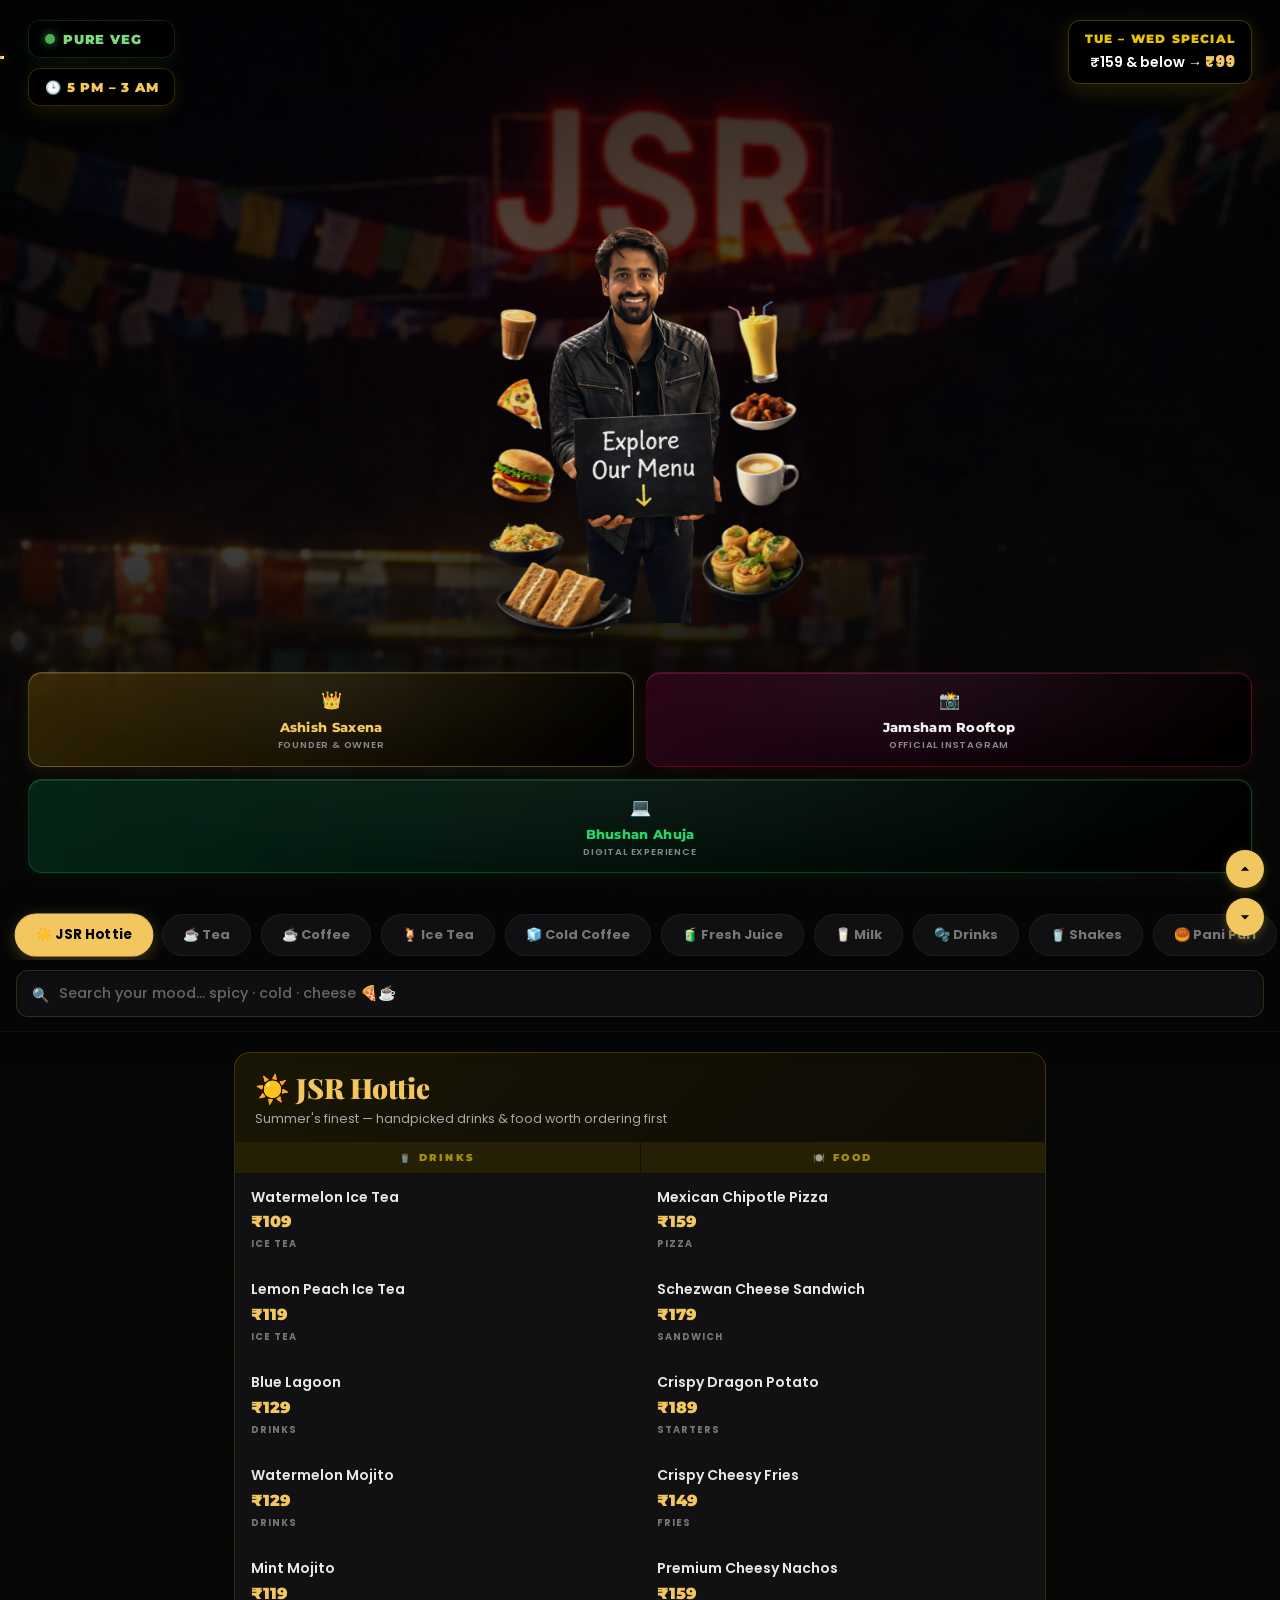
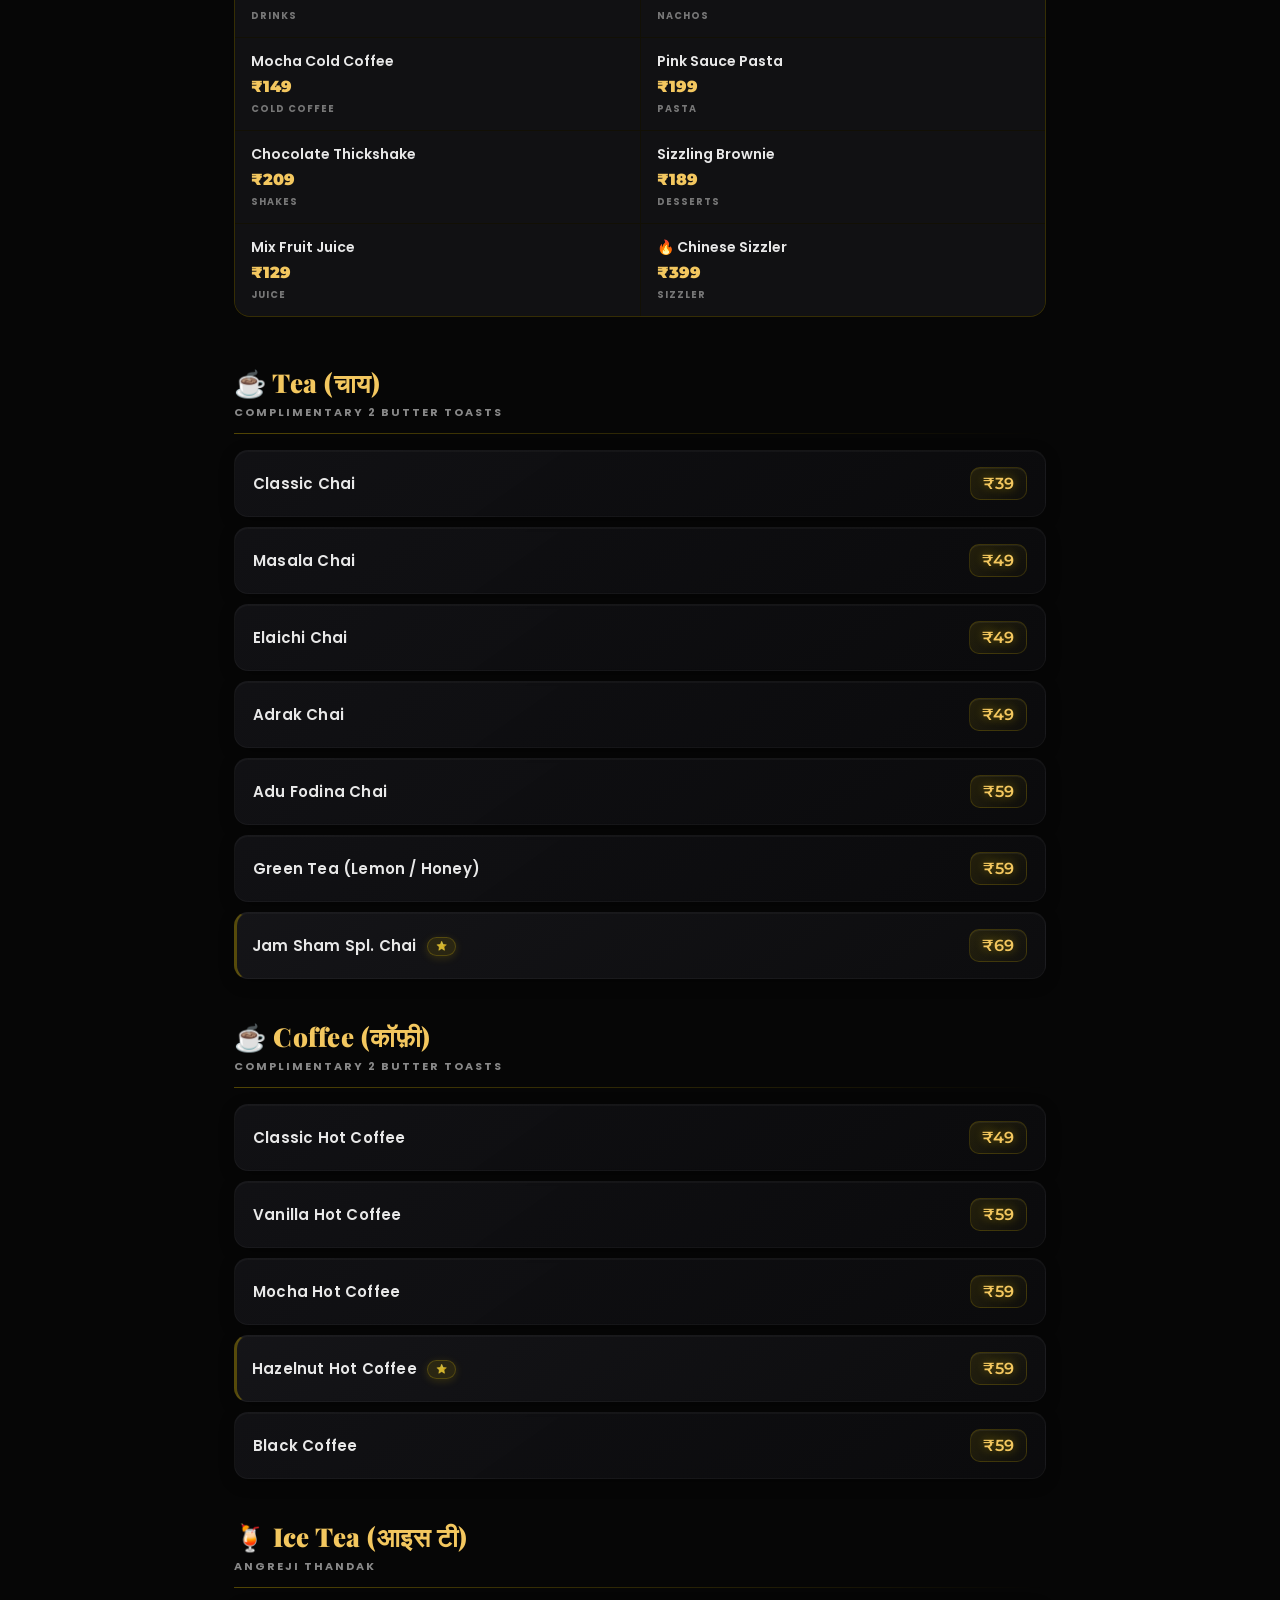
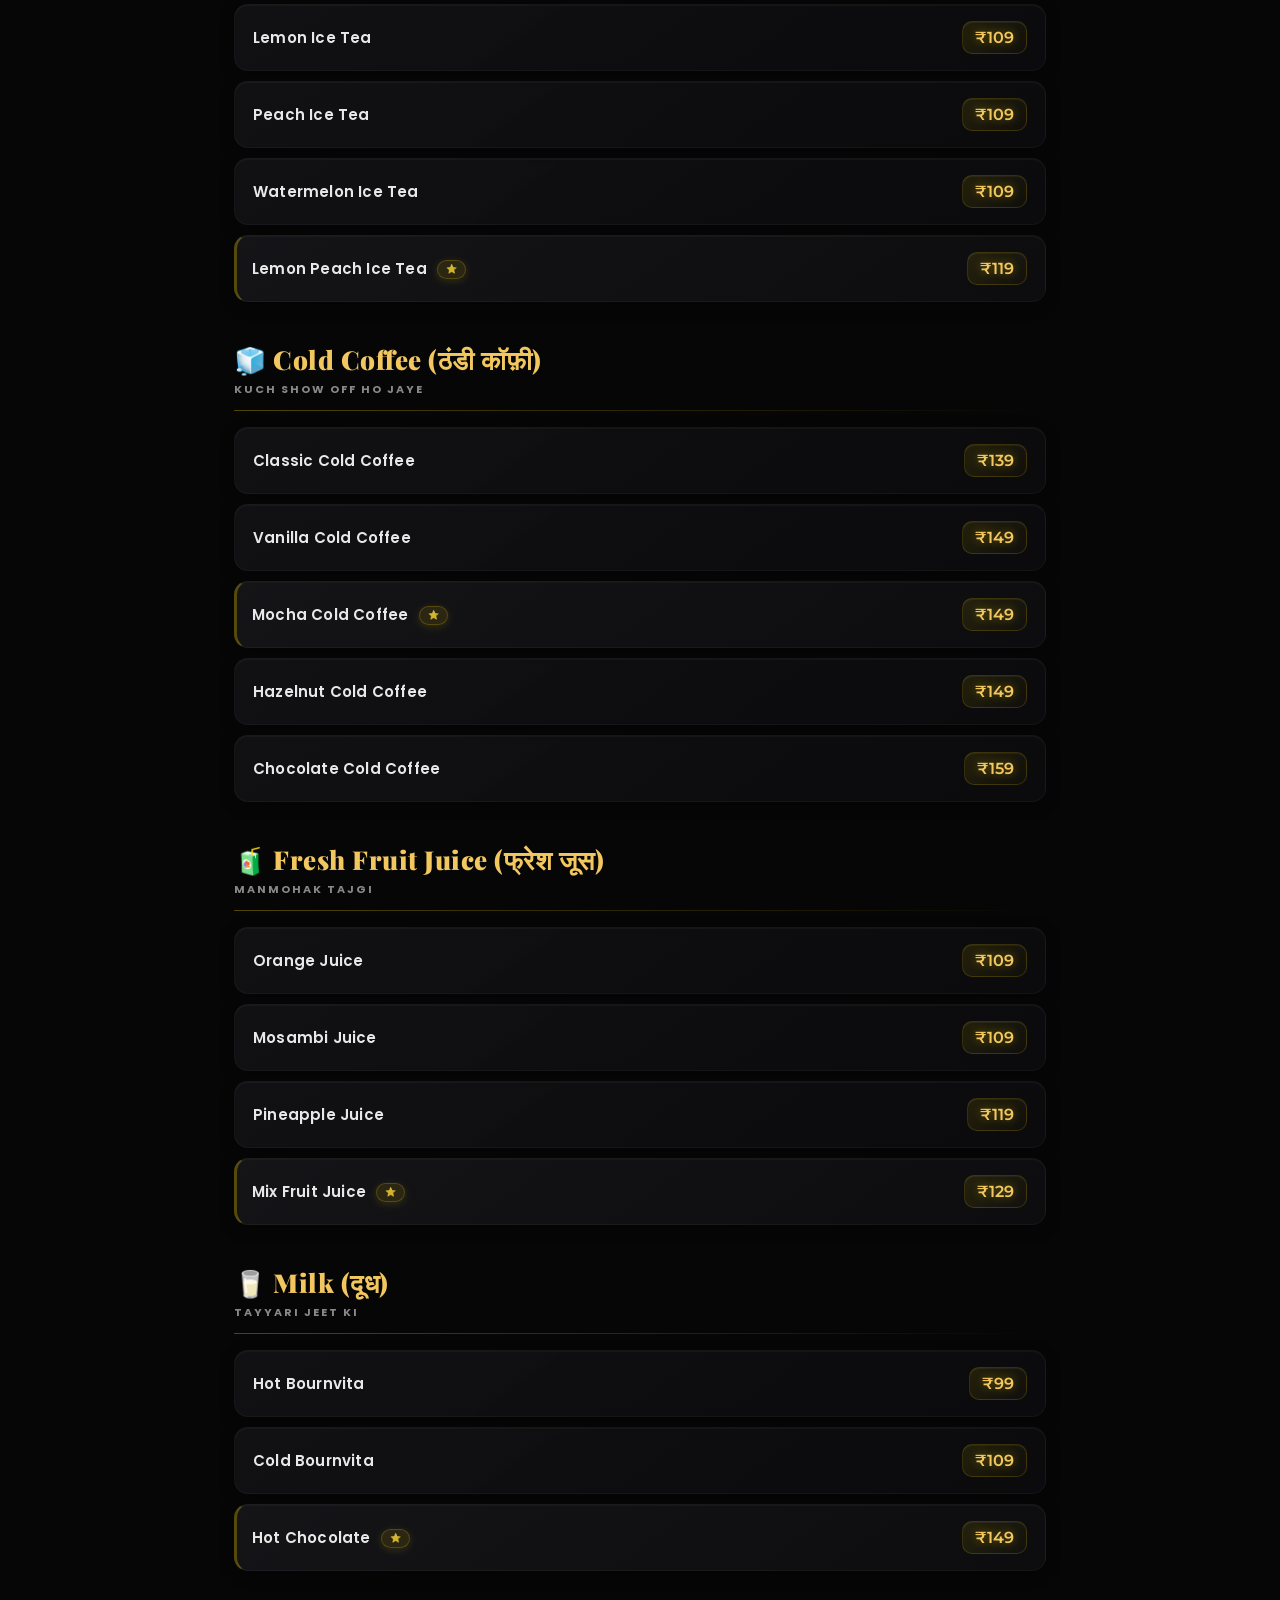
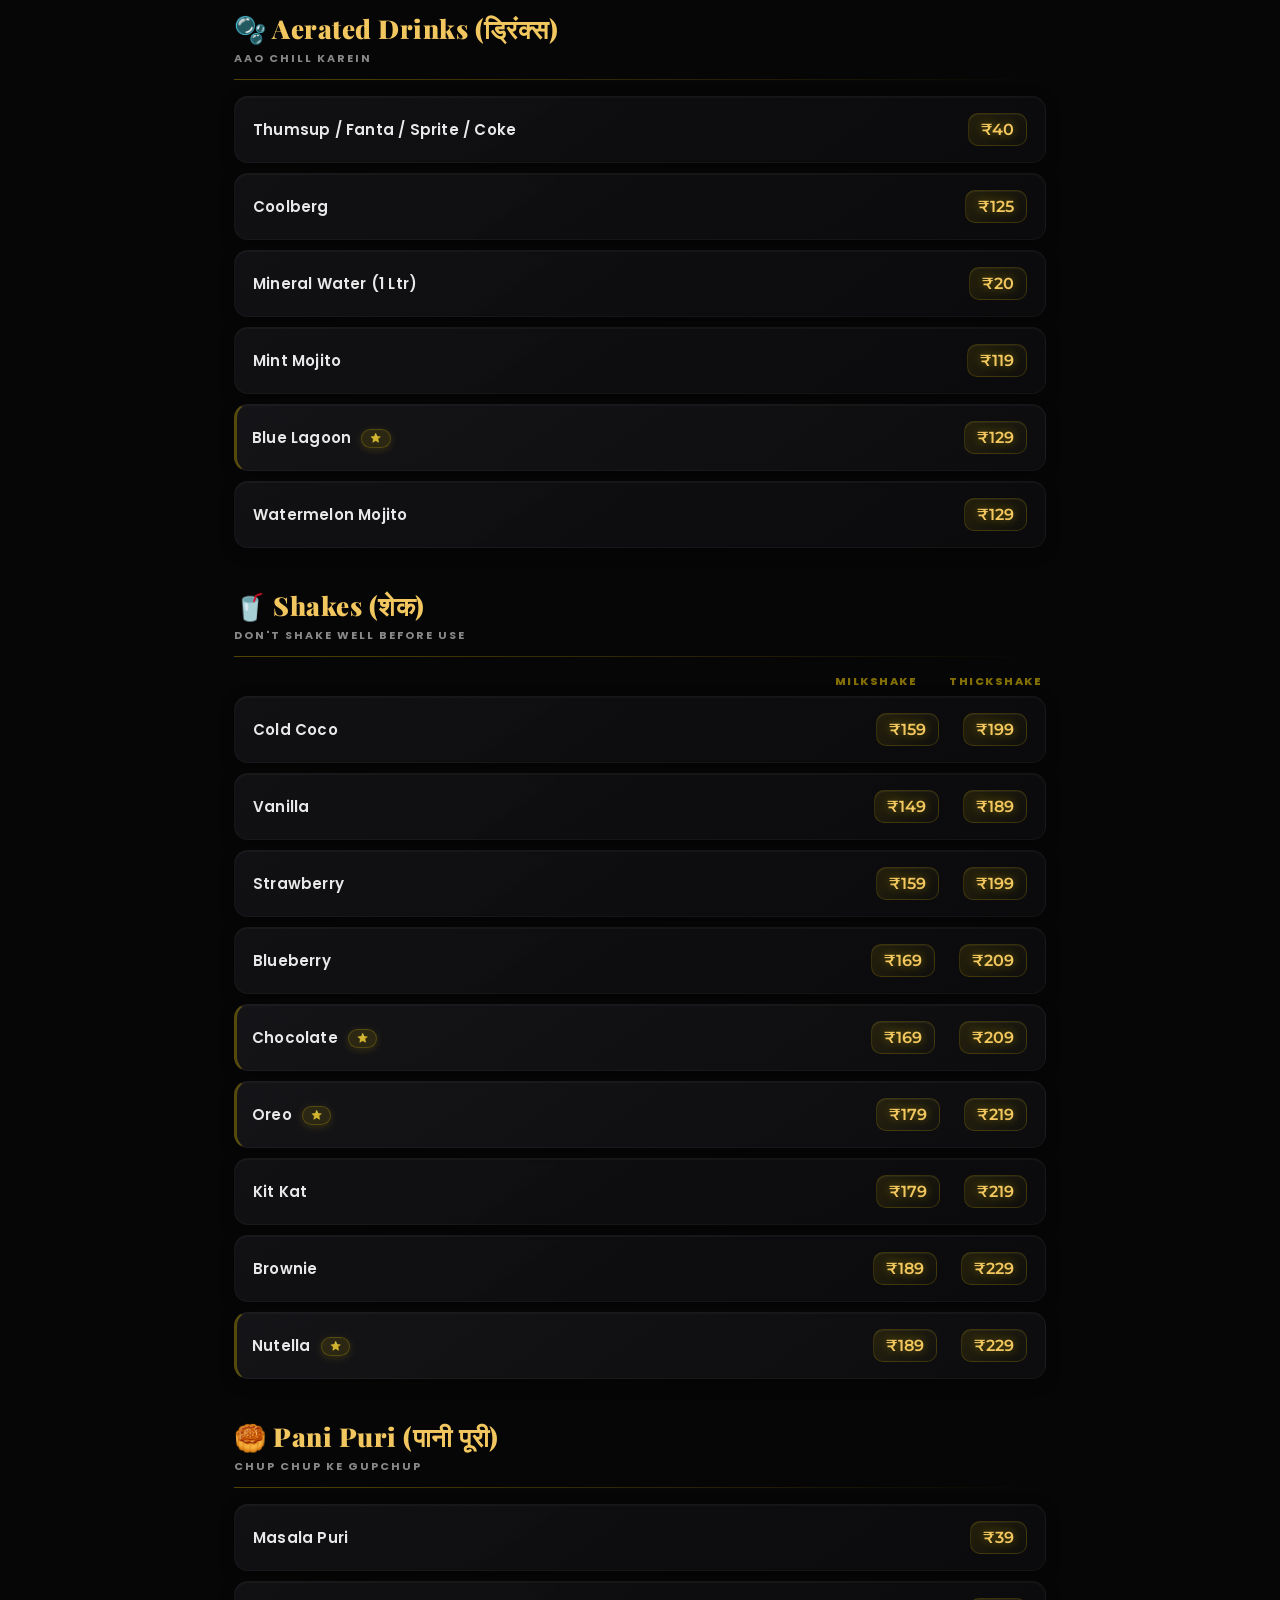
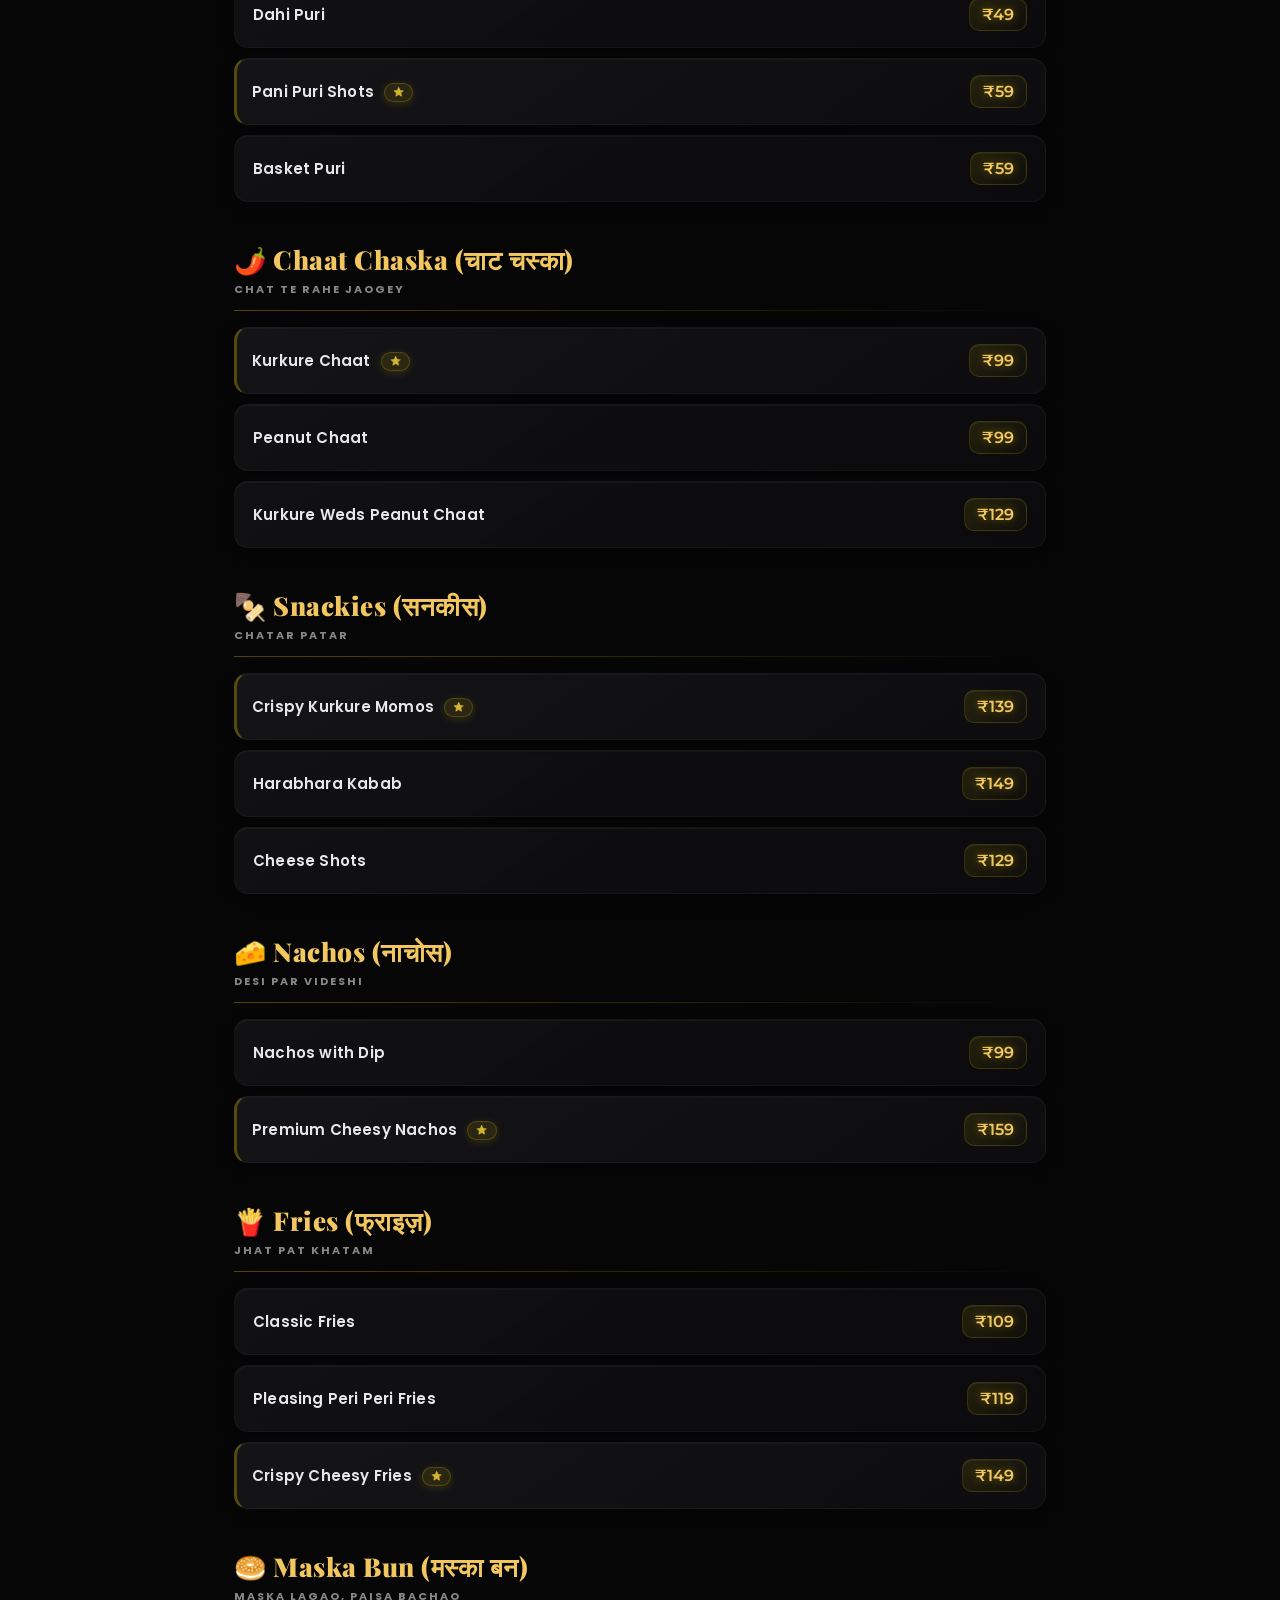
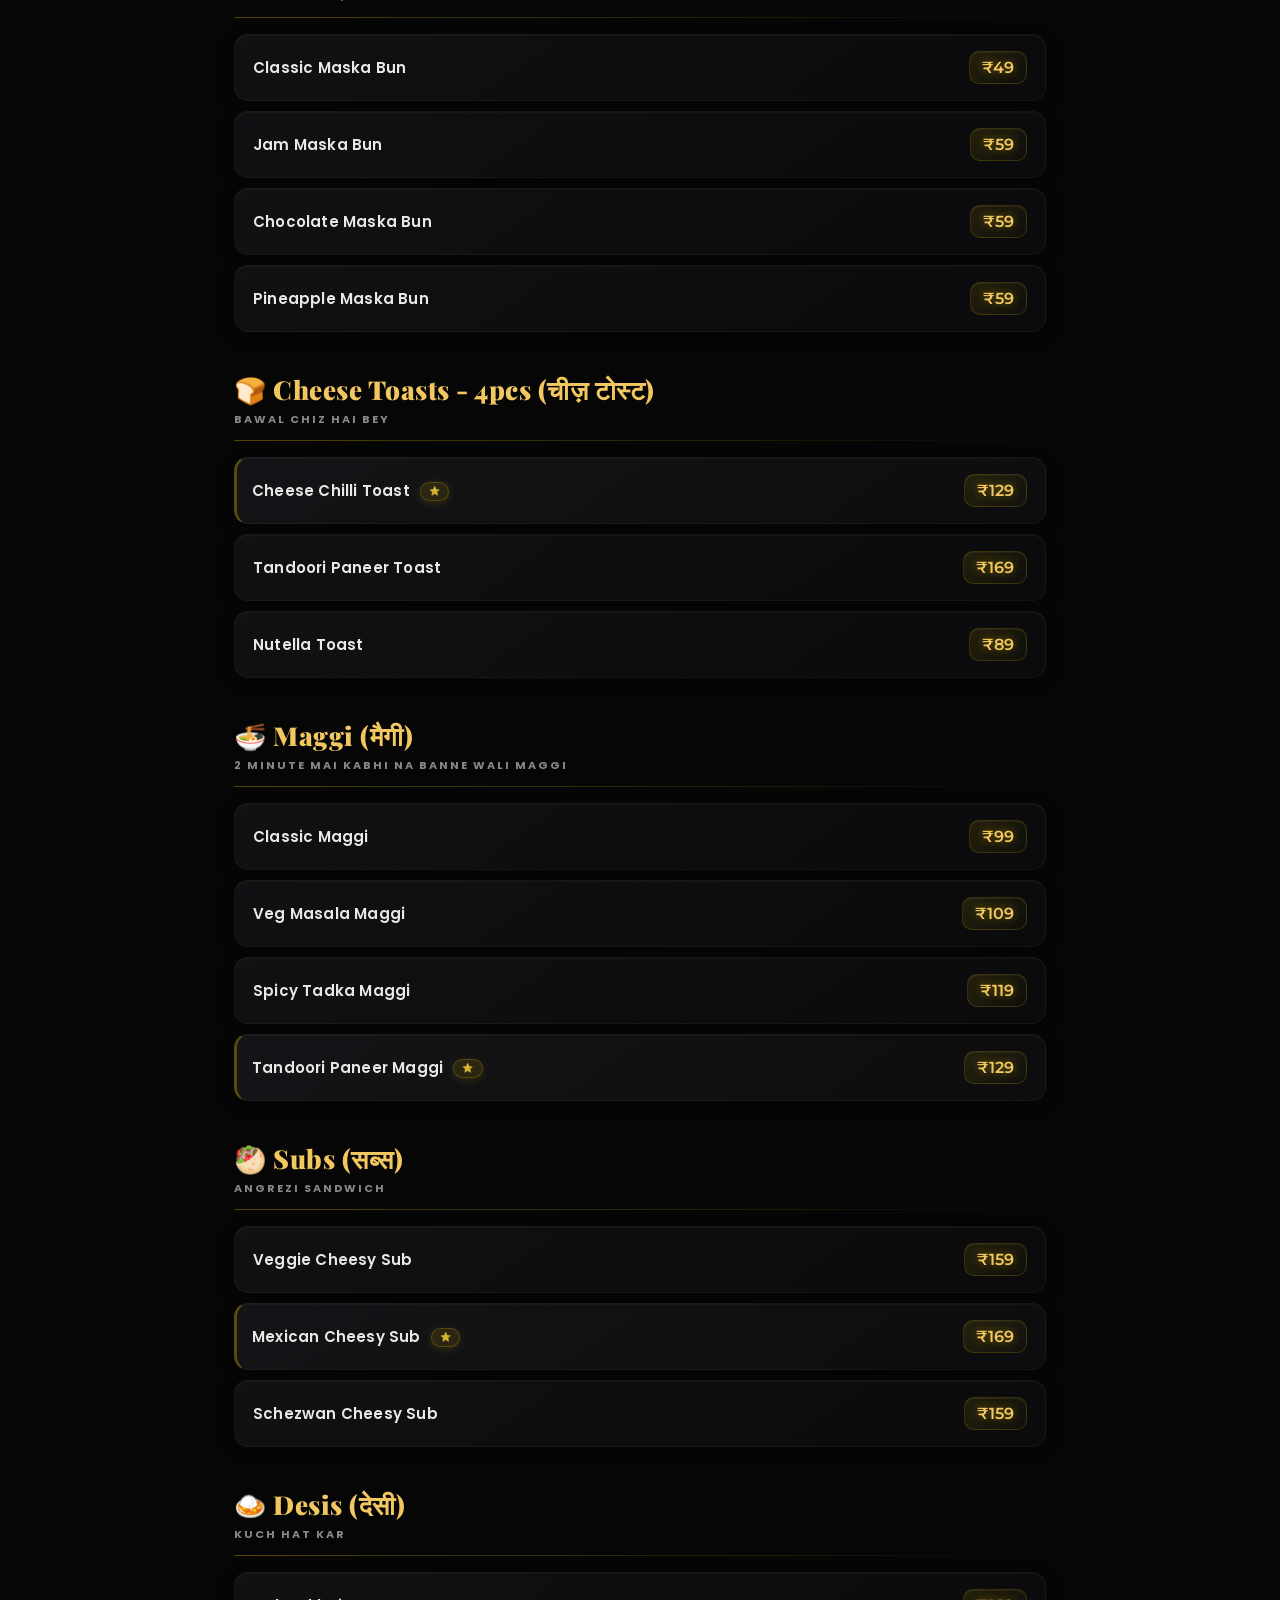
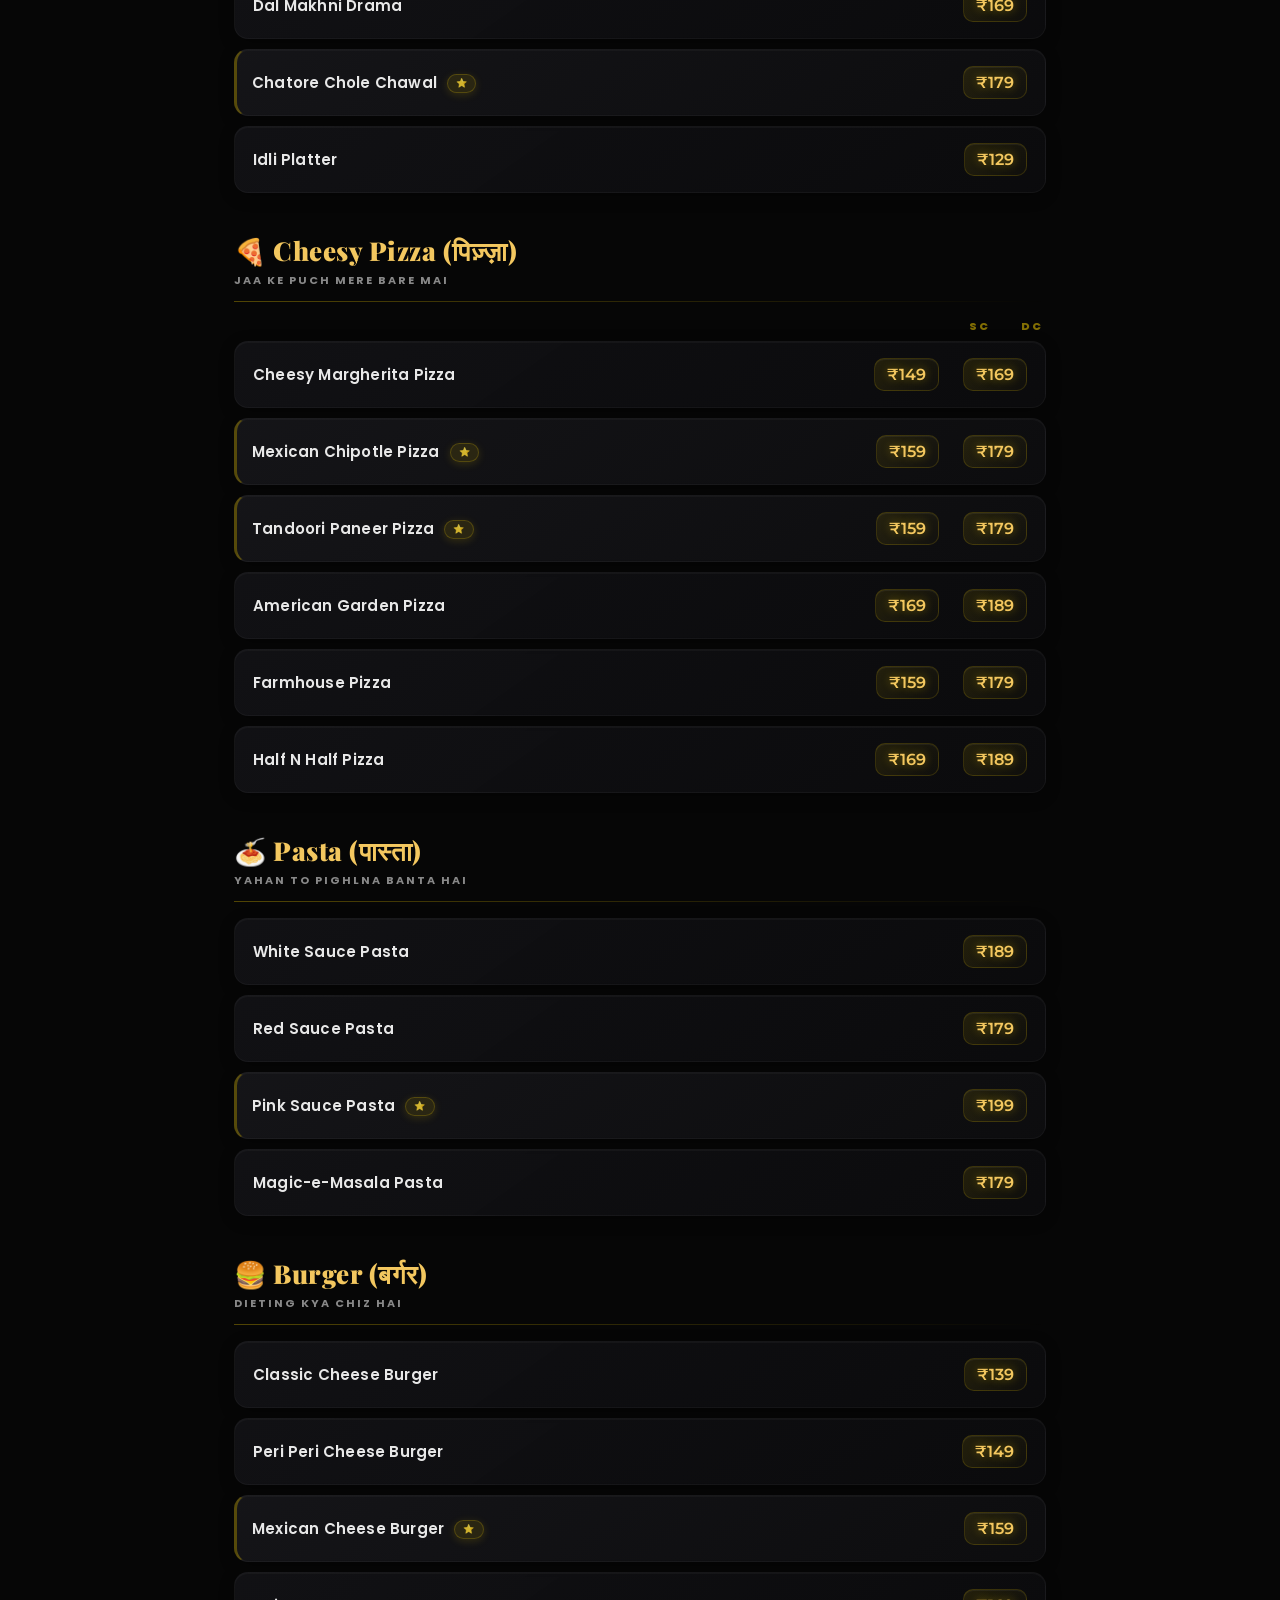
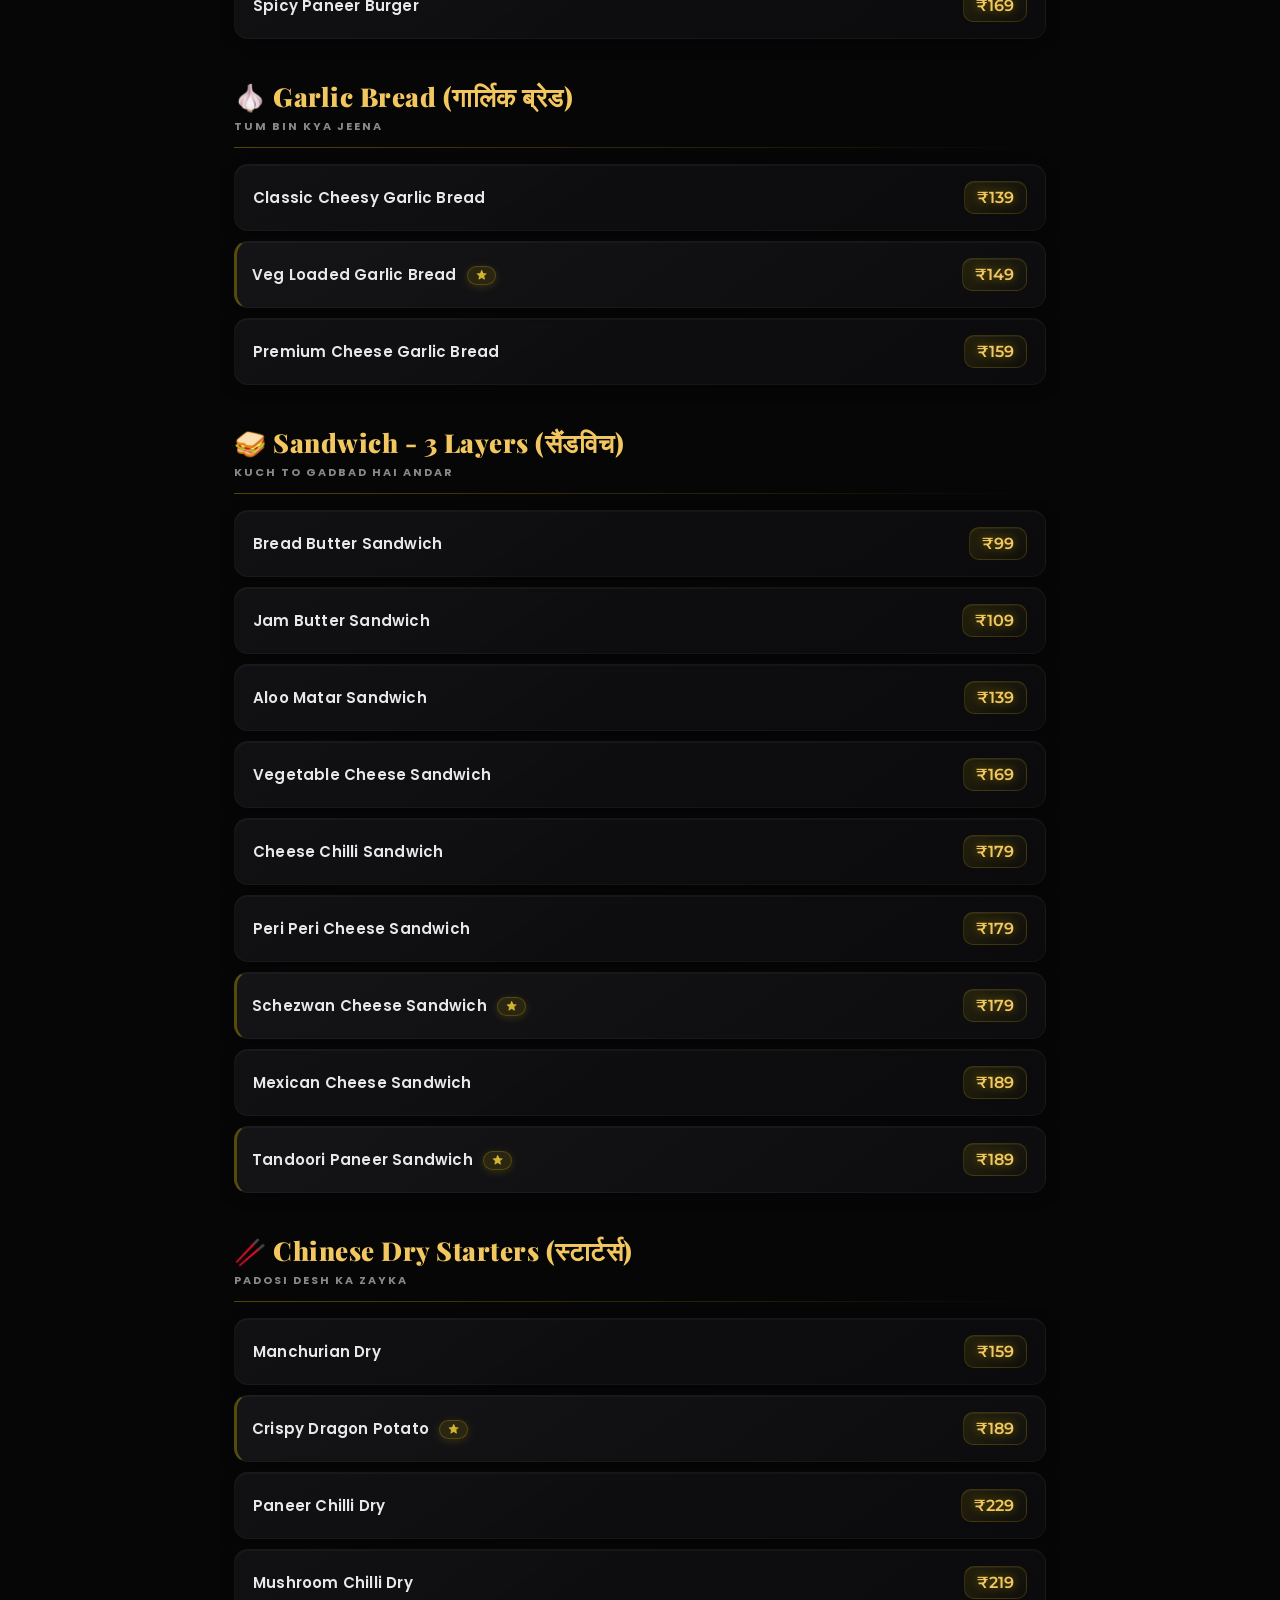
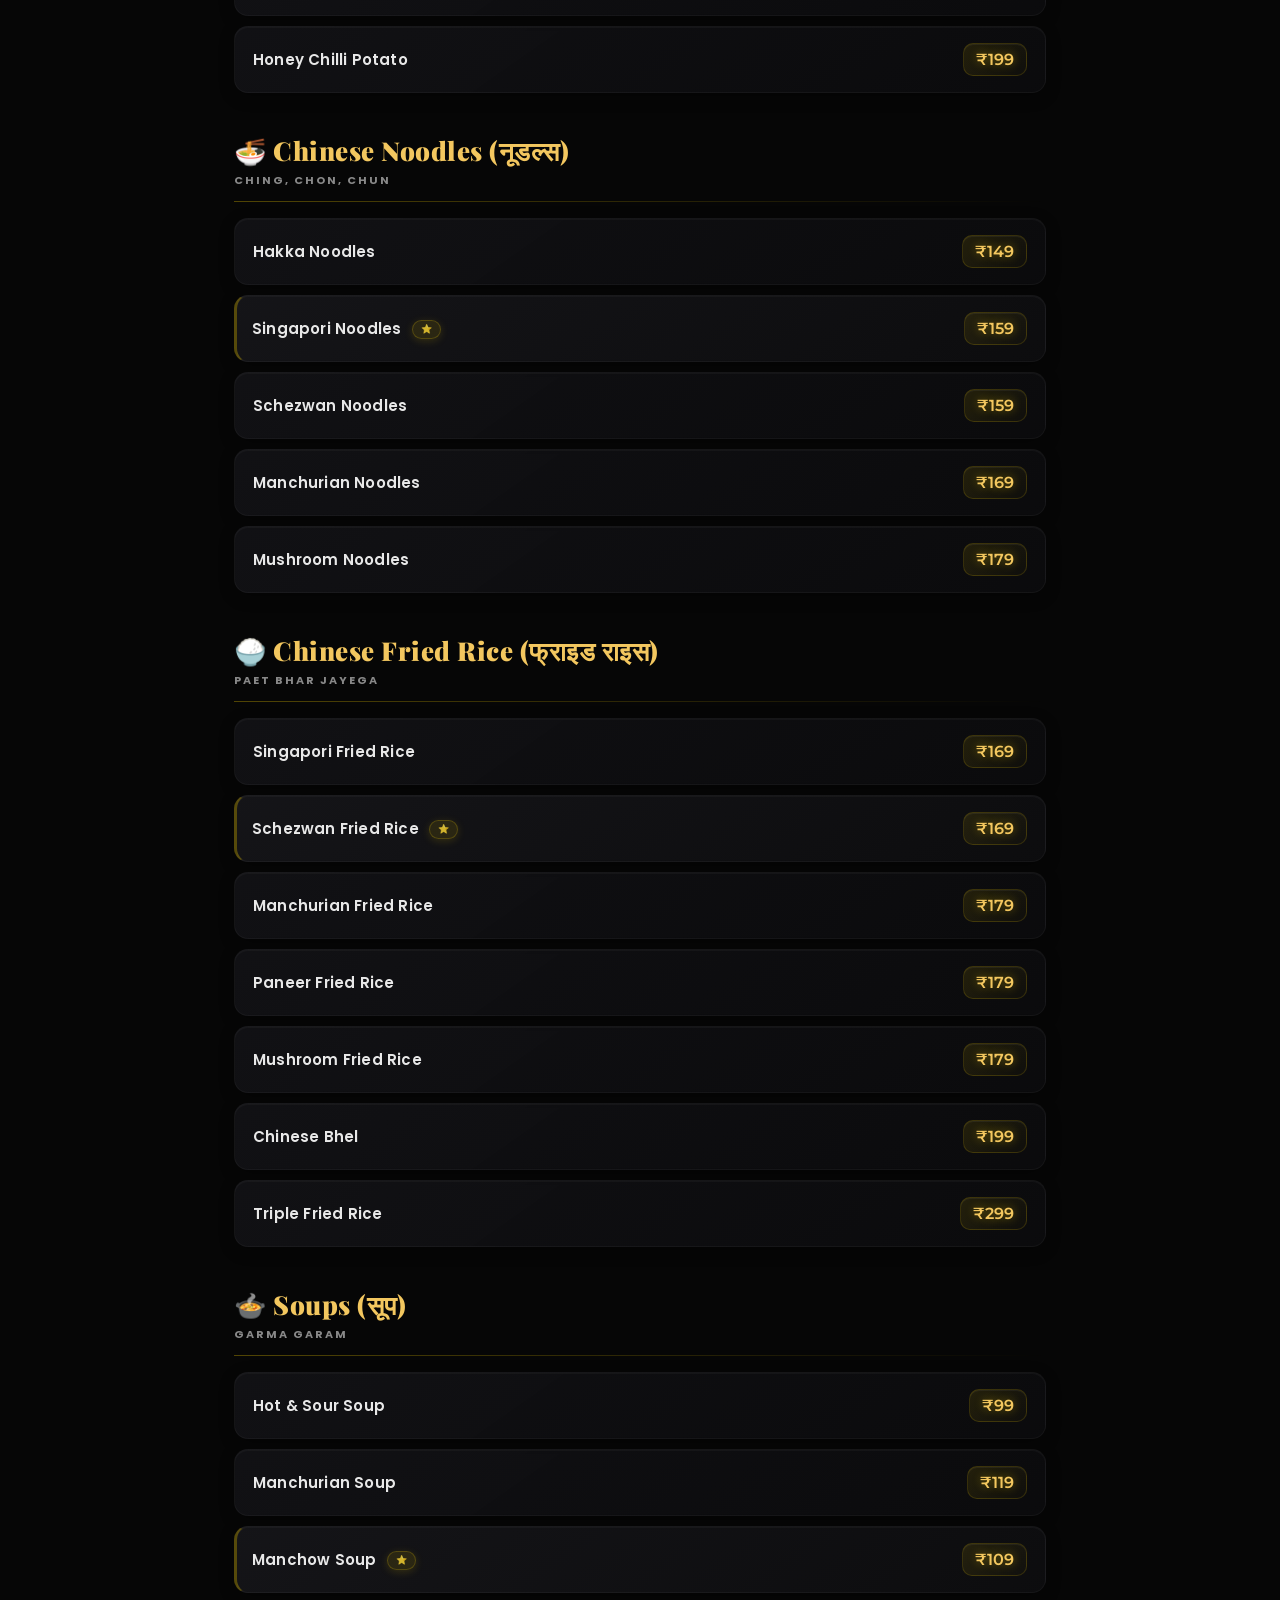
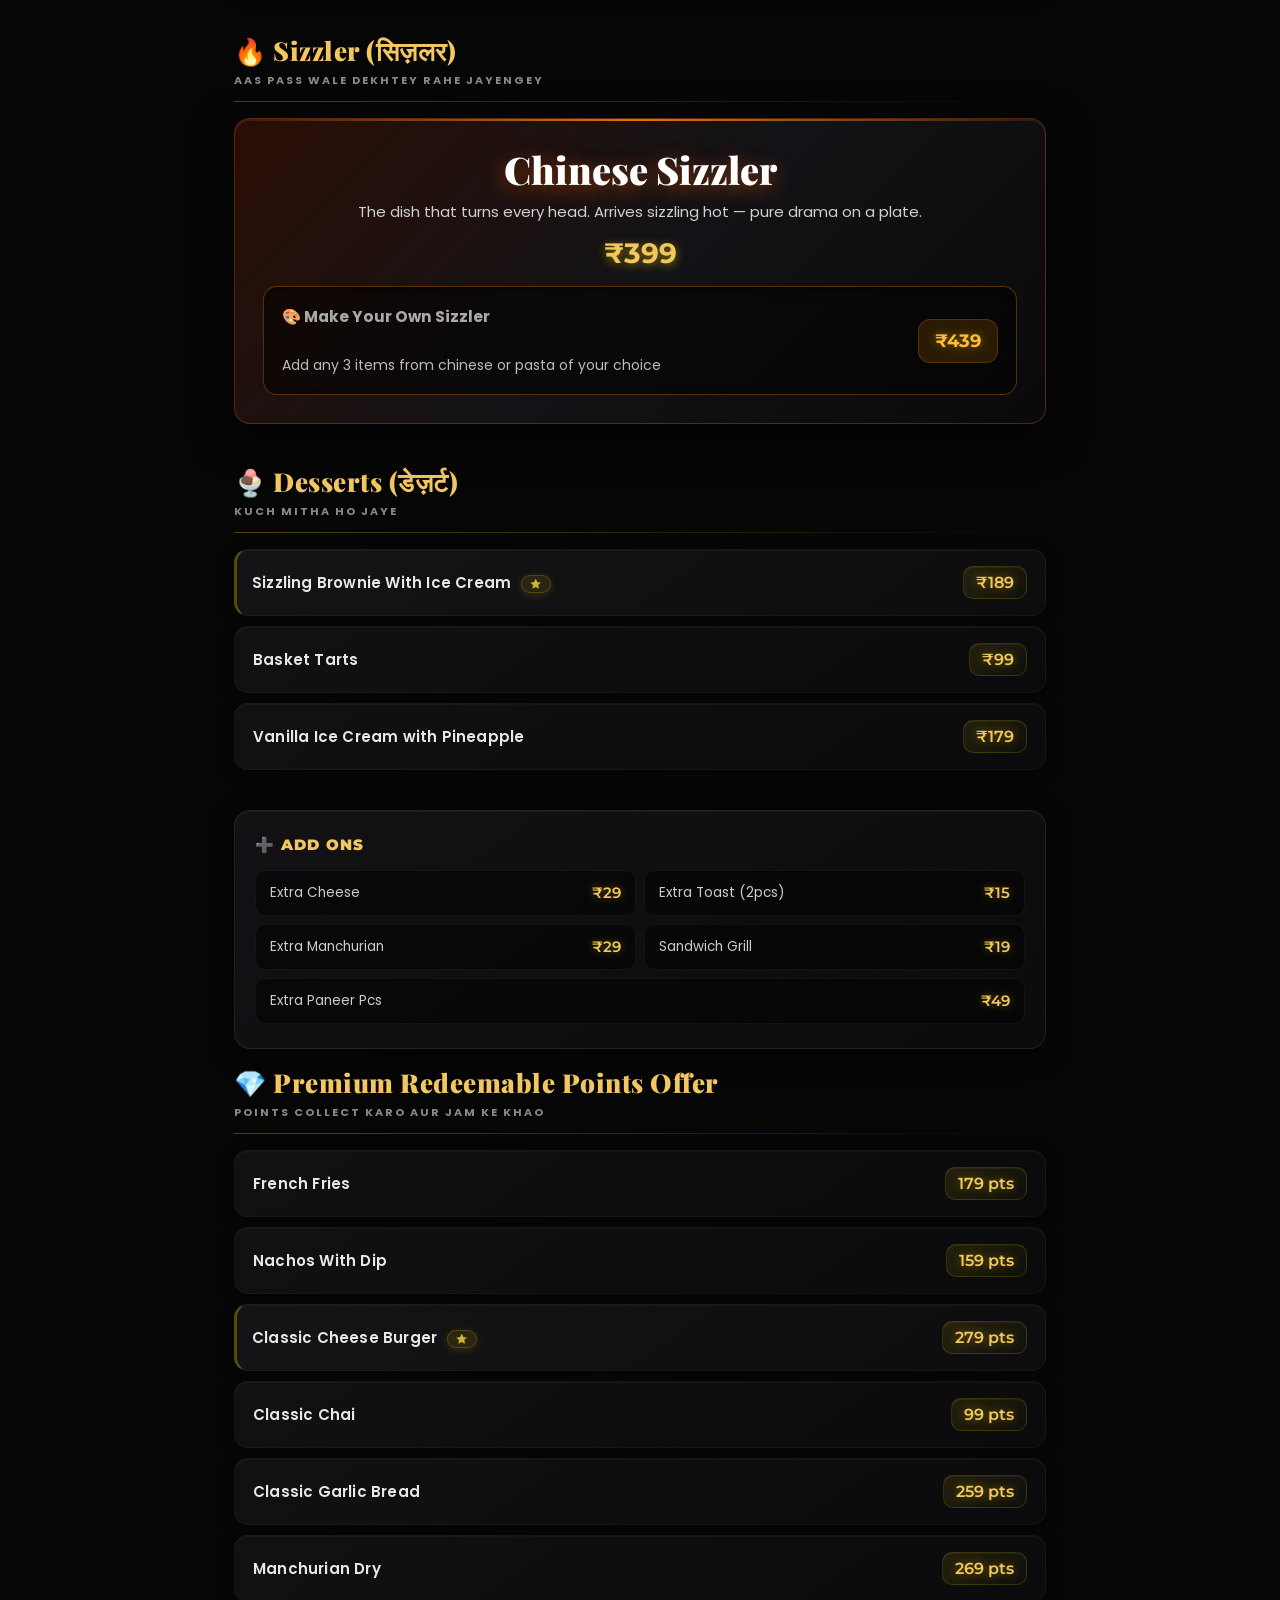
==== index.html @ 15ba6a32 "Add files via upload" ====
<!DOCTYPE html>
<html lang="en">
<head>
<meta charset="UTF-8">
<meta name="viewport" content="width=device-width, initial-scale=1.0">
<title>Jam Sham Rooftop | Digital Menu</title>
<meta name="description" content="Jam Sham Rooftop — Pure Veg Cafe, Jamnagar. Open 5 PM to 4 AM every day.">
<meta property="og:title" content="Jam Sham Rooftop | Digital Menu">
<meta property="og:description" content="Pure Veg Cafe · Jamnagar · Open 5 PM – 4 AM Daily">
<meta property="og:image" content="hero-bg.webp">
<meta property="og:type" content="website">
<meta name="theme-color" content="#060606">
<link rel="preconnect" href="https://fonts.googleapis.com">
<link rel="preconnect" href="https://fonts.gstatic.com" crossorigin>
<link href="https://fonts.googleapis.com/css2?family=Poppins:wght@400;500;600;700&family=Playfair+Display:ital,wght@0,700;0,900;1,700&family=Montserrat:wght@600;700;900&display=swap" rel="stylesheet">
<style>
:root{--bg:#060606;--gold:#f3c75f;--gold2:#e6b800;--text:#d8d8d8;--muted:#444;--green:#4caf50}
*{margin:0;padding:0;box-sizing:border-box;-webkit-tap-highlight-color:transparent}
html{scroll-behavior:smooth}
body{background:var(--bg);font-family:'Poppins',sans-serif;color:var(--text);overflow-x:hidden}
body::after{content:'';position:fixed;inset:0;z-index:0;pointer-events:none;opacity:.025;background-image:url("data:image/svg+xml,%3Csvg viewBox='0 0 200 200' xmlns='http://www.w3.org/2000/svg'%3E%3Cfilter id='n'%3E%3CfeTurbulence type='fractalNoise' baseFrequency='0.85' numOctaves='4' stitchTiles='stitch'/%3E%3C/filter%3E%3Crect width='100%25' height='100%25' filter='url(%23n)'/%3E%3C/svg%3E");background-size:160px 160px}
#pb{position:fixed;top:0;left:0;height:3px;background:linear-gradient(90deg,var(--gold2),var(--gold),#fffbe0);width:0%;z-index:9999;transition:width .07s linear;box-shadow:0 0 10px rgba(255,215,0,.6)}

/* HERO SYSTEM */
.hero-wrap{position:relative;background:#000;overflow:hidden;min-height:100dvh;display:flex;flex-direction:column;z-index:100}
.hero-bg{position:absolute;inset:0;width:100%;height:100%;object-fit:cover;object-position:center top;z-index:1;filter:brightness(0.3)}
.hero-vig{position:absolute;inset:0;z-index:3;background:linear-gradient(to bottom,rgba(0,0,0,0.4) 0%,transparent 25%,transparent 55%,rgba(6,6,6,0.95) 82%,#060606 100%)}
.hero-content{position:relative;flex:1;display:flex;flex-direction:column;z-index:10;width:100%;min-height:inherit}
.hero-header{padding:clamp(10px,3vh,20px) clamp(16px,4vw,28px) 0;display:flex;flex-direction:column;justify-content:flex-start;z-index:15}
.hero-labels{display:flex;justify-content:space-between;align-items:flex-start}
.hero-stage{flex:1;position:relative;display:flex;align-items:center;justify-content:center;min-height:38vh;cursor:pointer;z-index:10}
.hero-owner{height:100%;max-height:52vh;max-width:78vw;object-fit:contain;animation:fA 7s ease-in-out infinite;pointer-events:none;will-change:transform}
.hero-food{position:absolute;left:50%;top:50%;transform:translate(-50%,-50%) scale(.9);height:115%;max-height:62vh;max-width:88vw;object-fit:contain;z-index:6;animation:fB 11s ease-in-out infinite;pointer-events:none;opacity:1;filter:brightness(0.92) drop-shadow(0 16px 32px rgba(0,0,0,0.6));will-change:transform}
.hero-footer{padding:0 clamp(16px,4vw,28px) clamp(16px,3vh,28px);display:flex;flex-direction:column;justify-content:flex-end;z-index:15}

/* TOP BADGES */
.badge-left{display:flex;flex-direction:column;gap:10px}
.bl-pill{display:inline-flex;align-items:center;gap:8px;background:rgba(0,0,0,.8);backdrop-filter:blur(20px);-webkit-backdrop-filter:blur(20px);border-radius:12px;padding:10px 16px;border:1px solid rgba(255,255,255,.08);box-shadow:0 6px 24px rgba(0,0,0,0.6)}
.bl-pill span{font-family:'Montserrat';font-size:clamp(10px,2.5vw,13px);font-weight:900;letter-spacing:.8px;white-space:nowrap}
.bl-veg{border-color:rgba(76,175,80,.2);box-shadow:0 6px 20px rgba(76,175,80,.1)}
.bl-veg span{color:#7ed87f}
.veg-dot{width:10px;height:10px;border-radius:50%;background:var(--green);box-shadow:0 0 10px rgba(76,175,80,.8)}
.bl-time{border-color:rgba(255,215,0,.2);box-shadow:0 6px 20px rgba(255,215,0,.1)}
.bl-time span{color:var(--gold)}
.badge-right{display:flex;flex-direction:column;align-items:flex-end;gap:8px;text-align:right}
.br-pill{display:inline-flex;flex-direction:column;align-items:flex-end;background:rgba(0,0,0,0.8);backdrop-filter:blur(20px);-webkit-backdrop-filter:blur(20px);border-radius:12px;padding:10px 16px;border:1px solid rgba(255,215,0,0.25);box-shadow:0 6px 24px rgba(255,215,0,0.15)}
.br-l1{font-family:'Montserrat';font-size:clamp(10px,2.2vw,12px);font-weight:900;color:rgba(255,215,0,0.9);letter-spacing:1.2px;white-space:nowrap;text-transform:uppercase}
.br-l2{font-family:'Poppins';font-size:clamp(12px,2.8vw,14px);color:#fff;font-weight:600;white-space:nowrap;margin-top:4px}
.br-l2 b{color:var(--gold);font-weight:900;font-size:1.1em}

/* CARDS / CONNECT OVERLAY */
.connect-overlay{display:grid;grid-template-columns:1fr 1fr;gap:clamp(8px,2vw,12px);align-items:stretch;}
.co-card{border-radius:14px;padding:clamp(10px,2.2vw,14px) 10px;text-align:center;text-decoration:none;transition:transform 0.2s ease,box-shadow 0.2s ease;cursor:pointer;position:relative;overflow:hidden;display:flex;flex-direction:column;align-items:center;justify-content:center;min-height:clamp(72px,10dvh,88px);background:linear-gradient(145deg,rgba(20,20,24,0.75),rgba(10,10,12,0.96));backdrop-filter:blur(20px);-webkit-backdrop-filter:blur(20px);border:1px solid rgba(255,255,255,0.06);box-shadow:inset 0 1px 0 rgba(255,255,255,0.08),0 4px 16px rgba(0,0,0,0.6);}
.co-card::before{content:'';position:absolute;inset:0;border-radius:14px;background:radial-gradient(ellipse at top,rgba(255,255,255,0.04),transparent 70%);pointer-events:none}
.co-card:active{transform:scale(0.95);}
.co-insta1{background:linear-gradient(135deg,rgba(220,160,0,0.2),rgba(0,0,0,0.96));border:1px solid rgba(243,199,95,0.3);box-shadow:0 4px 16px rgba(243,199,95,0.08),inset 0 1px 0 rgba(255,255,255,0.1);}
.co-insta1 .co-icon{opacity:1;font-size:17px;margin-bottom:6px;filter:none;}
.co-insta1 .co-name{color:var(--gold);}
.co-insta2{background:linear-gradient(135deg,rgba(180,0,100,0.2),rgba(0,0,0,0.96));border:1px solid rgba(253,29,29,0.25);box-shadow:0 4px 16px rgba(253,29,29,0.08),inset 0 1px 0 rgba(255,255,255,0.1);}
.co-insta2 .co-icon{opacity:1;font-size:17px;margin-bottom:6px;filter:none;}
.co-wa{grid-column:1/-1;background:linear-gradient(135deg,rgba(0,180,100,0.18),rgba(0,0,0,0.96));border:1px solid rgba(37,211,102,0.25);box-shadow:0 4px 16px rgba(37,211,102,0.07),inset 0 1px 0 rgba(255,255,255,0.1);}
.co-wa .co-icon{opacity:1;font-size:17px;margin-bottom:6px;filter:none;}
.co-wa .co-name{color:#25d366;}
.co-name{font-family:'Montserrat';font-size:clamp(11px,2.6vw,13px);font-weight:800;color:#f0f0f0;margin-bottom:3px;letter-spacing:0.3px}
.co-sub{font-size:clamp(8px,2vw,9.5px);color:#888;text-transform:uppercase;letter-spacing:0.8px;font-weight:600;line-height:1.4}

/* STICKY HEADER & CATEGORIES */
.sticky-header{position:sticky;top:0;background:rgba(6,6,6,.96);backdrop-filter:blur(28px);-webkit-backdrop-filter:blur(28px);z-index:150;border-bottom:1px solid rgba(255,255,255,0.04);box-shadow:0 4px 20px rgba(0,0,0,0.5)}
.cat-bar{display:flex;overflow-x:auto;padding:14px 16px 4px;gap:10px;scrollbar-width:none;scroll-snap-type:x mandatory}
.cat-bar::-webkit-scrollbar{display:none}
.cat-link{flex:0 0 auto;padding:10px clamp(16px,4vw,20px);background:rgba(18,18,22,0.9);border-radius:100px;text-decoration:none;color:#777;font-size:clamp(11.5px,2.8vw,13px);font-weight:700;border:1px solid rgba(255,255,255,0.05);transition:all .2s cubic-bezier(0.2, 0.8, 0.2, 1);white-space:nowrap;scroll-snap-align:center}
.cat-link.active{background:var(--gold);color:#000;border-color:var(--gold);box-shadow:0 4px 16px rgba(243,199,95,0.25);transform:scale(1.02)}

/* SEARCH BAR */
.search-wrap{padding:10px 16px 14px;position:relative}
.s-icon{position:absolute;left:32px;top:25px;font-size:14px;opacity:1;color:var(--gold);pointer-events:none}
.search-input{width:100%;background:rgba(20,20,24,0.7);border:1px solid rgba(255,215,0,.15);border-radius:12px;padding:12px 16px 12px 42px;color:#fff;outline:none;font-size:clamp(13px,3vw,14.5px);font-family:'Poppins',sans-serif;transition:all .2s;box-shadow:inset 0 2px 8px rgba(0,0,0,0.3)}
.search-input::placeholder{color:#666;font-weight:500}
.search-input:focus{background:rgba(26,26,32,0.9);border-color:rgba(255,215,0,.4);box-shadow:inset 0 2px 8px rgba(0,0,0,0.5),0 0 0 3px rgba(255,215,0,0.08)}
.search-suggestions{position:absolute;left:16px;right:16px;top:100%;background:rgba(16,16,20,.98);backdrop-filter:blur(24px);border:1px solid rgba(255,215,0,.15);border-top:none;border-radius:0 0 12px 12px;max-height:220px;overflow-y:auto;z-index:160;display:none;box-shadow:0 10px 30px rgba(0,0,0,0.7)}
.search-suggestions.active{display:block}
.sug-item{padding:12px 16px;font-size:13px;color:#bbb;cursor:pointer;border-bottom:1px solid rgba(255,255,255,.03);transition:background .2s}
.sug-item:active,.sug-item:hover{background:rgba(255,215,0,.08);color:#fff}
.sug-item .sug-cat{font-size:10px;color:#666;margin-left:8px;text-transform:uppercase;letter-spacing:.5px;font-weight:700}

/* CONTAINER & SECTIONS */
.container{padding:20px clamp(16px,4vw,24px) 0;max-width:860px;margin:auto;position:relative;z-index:1}
.no-results{display:none;text-align:center;padding:40px 20px;color:var(--muted);font-size:14px;font-weight:500}
.section{scroll-margin-top:140px;margin-bottom:clamp(32px,5vw,40px)}
.jsr-special-section{scroll-margin-top:140px;margin-bottom:clamp(36px,6vw,48px)}
.sec-title{font-family:'Playfair Display',serif;font-size:clamp(20px,5vw,26px);font-weight:900;color:var(--gold);letter-spacing:0.5px}
.sec-tag{display:block;font-size:clamp(9.5px,2.2vw,11px);color:#888;text-transform:uppercase;letter-spacing:2px;font-weight:700;margin-top:4px}
.sec-rule{height:1px;background:linear-gradient(90deg,rgba(255,215,0,.3),transparent);margin:12px 0 16px;border:none}
@keyframes flash{0%{opacity:1}50%{opacity:0.3;color:#fff}100%{opacity:1}}
.flash{animation:flash 0.8s ease-out}

/* JSR SPECIAL GRID */
.jsr-s-head{padding:16px 20px 14px;background:linear-gradient(135deg,rgba(255,215,0,.08),rgba(255,180,0,.03));border:1px solid rgba(255,215,0,.2);border-bottom:none;border-radius:16px 16px 0 0}
.jsr-s-title{font-family:'Playfair Display',serif;font-size:clamp(22px,5.5vw,28px);font-weight:900;color:var(--gold)}
.jsr-s-sub{font-size:clamp(11px,2.5vw,12.5px);color:#aaa;margin-top:4px;line-height:1.4}
.jsr-grid{display:grid;grid-template-columns:1fr 1fr;border:1px solid rgba(255,215,0,.15);border-top:none;border-radius:0 0 16px 16px;overflow:hidden;gap:1px;background:rgba(255,215,0,.05)}
.jsr-col-label{background:rgba(255,215,0,.08);padding:10px 16px;font-family:'Montserrat';font-size:9.5px;font-weight:900;color:rgba(255,215,0,.6);letter-spacing:2.5px;text-transform:uppercase;text-align:center}
.jsr-item{background:rgba(18,18,22,0.9);padding:14px 16px;display:flex;flex-direction:column;gap:4px;text-decoration:none;transition:background .2s;cursor:pointer}
.jsr-item:active,.jsr-item:hover{background:rgba(26,26,32,1)}
.jsr-iname{font-size:clamp(12.5px,3vw,14px);font-weight:600;color:#e8e8e8;line-height:1.35}
.jsr-iprice{font-family:'Montserrat';font-size:clamp(14px,3.2vw,15.5px);font-weight:900;color:var(--gold);margin-top:2px}
.jsr-icat{font-size:9.5px;color:#777;text-transform:uppercase;letter-spacing:1px;font-weight:700;margin-top:2px}

/* MENU ITEM ROWS */
.item-row{display:flex;justify-content:space-between;align-items:center;padding:16px 18px;gap:12px;background:linear-gradient(145deg,rgba(20,20,24,0.8),rgba(12,12,14,0.9));border:1px solid rgba(255,255,255,0.04);border-radius:14px;margin-bottom:10px;transition:all .2s cubic-bezier(0.2, 0.8, 0.2, 1);box-shadow:0 4px 15px rgba(0,0,0,0.3), inset 0 1px 0 rgba(255,255,255,0.03);}
.item-row:active,.item-row:hover{background:linear-gradient(145deg,rgba(26,26,30,0.95),rgba(16,16,20,1));border-color:rgba(255,215,0,0.2);transform:translateY(-1px);box-shadow:0 6px 20px rgba(0,0,0,0.4), inset 0 1px 0 rgba(255,215,0,0.06);}
.item-left{flex:1;}
.item-name{font-size:clamp(13.5px, 3.2vw, 15px);font-weight:600;color:#e8e8e8;line-height:1.4;letter-spacing:0.2px;}
.price-tag{font-family:'Montserrat';font-size:clamp(14px, 3.5vw, 16px);font-weight:600;color:var(--gold);min-width:48px;text-align:right;flex-shrink:0;background:linear-gradient(135deg,rgba(255,215,0,0.1),rgba(255,215,0,0.02));padding:6px 12px;border-radius:10px;border:1px solid rgba(255,215,0,0.15);box-shadow:inset 0 1px 0 rgba(255,255,255,0.05);text-shadow:0 0 10px rgba(255,215,0,0.4);}
.item-row.mt{border-left:3px solid rgba(255,215,0,.3);padding-left:15px;background:linear-gradient(145deg,rgba(24,24,28,0.85),rgba(14,14,16,0.9));}
.mbadge{display:inline-block;background:rgba(255,215,0,.1);color:rgba(255,215,0,.8);font-size:9px;font-weight:800;padding:2px 8px;border-radius:20px;margin-left:6px;border:1px solid rgba(255,215,0,.2);vertical-align:middle;box-shadow:0 2px 8px rgba(255,215,0,0.15)}
.s-cat{display:none;font-size:10px;color:#777;text-transform:uppercase;letter-spacing:1.2px;font-weight:700;margin-top:4px}
.item-row.showing .s-cat{display:block}
.dual-hdr{display:flex;justify-content:flex-end;gap:clamp(16px,4vw,32px);font-size:clamp(9.5px,2.2vw,11px);color:rgba(255,215,0,.5);font-weight:800;margin-bottom:6px;letter-spacing:1.5px;text-transform:uppercase;padding-right:4px}
.dual-p{display:flex;gap:clamp(12px,3vw,24px);min-width:clamp(100px,25vw,130px);justify-content:flex-end;flex-shrink:0}

/* SIZZLER VIP CARD */
.sz-card{background:linear-gradient(135deg,rgba(255,60,0,0.15),rgba(20,20,24,0.95),rgba(10,10,12,0.95));border:1px solid rgba(255,100,0,0.3);border-radius:16px;padding:clamp(20px,4vw,28px);position:relative;overflow:hidden;box-shadow:inset 0 2px 0 rgba(255,255,255,0.05),0 12px 40px rgba(0,0,0,0.7);display:block;text-align:center;}
.sz-card::before{content:'';position:absolute;top:0;left:0;right:0;height:2px;background:linear-gradient(90deg,transparent,rgba(255,120,0,0.9),transparent);}
.sz-card > *{z-index:1;position:relative;}
.sz-name{font-family:'Playfair Display',serif;font-size:clamp(28px,7vw,38px);font-weight:900;color:#fff;text-shadow:0 4px 20px rgba(255,100,0,0.5);line-height:1.2;margin-bottom:8px;}
.sz-desc{font-size:clamp(13px,3vw,15px);color:#d0d0d0;line-height:1.6;margin:0 auto 12px;}
.sz-price{font-family:'Montserrat';font-size:clamp(24px,5.5vw,28px);font-weight:700;color:var(--gold);text-shadow:0 2px 10px rgba(255,215,0,0.5);}
.sz-myo{width:100%;background:rgba(0,0,0,0.5);border:1px solid rgba(255,150,0,0.3);border-radius:14px;padding:18px;display:flex;justify-content:space-between;align-items:center;margin-top:16px;text-align:left;box-shadow:inset 0 2px 10px rgba(0,0,0,0.5);}
.sz-myo-t{font-size:clamp(12px,2.8vw,14px);color:#bbb;line-height:1.5;}
.sz-myo-t strong{color:#ffbb33;font-size:1.1em;display:block;margin-bottom:6px;}
.sz-myo-p{font-family:'Montserrat';font-size:clamp(16px,4vw,18px);font-weight:700;color:#ffbb33;background:rgba(255,150,0,0.15);padding:10px 16px;border-radius:12px;border:1px solid rgba(255,150,0,0.2);text-shadow:0 0 10px rgba(255,215,0,0.4);}

/* GENERAL CARDS & OFFERS */
.card{background:linear-gradient(145deg,rgba(20,20,24,0.9),rgba(12,12,14,0.95));border:1px solid rgba(255,215,0,0.1);border-radius:16px;padding:24px 20px;margin-bottom:16px;box-shadow:inset 0 1px 0 rgba(255,215,0,0.05),0 6px 24px rgba(0,0,0,0.4)}
.card-title{font-family:'Montserrat';font-size:clamp(13px,3vw,15px);font-weight:900;color:var(--gold);text-transform:uppercase;letter-spacing:1px;margin-bottom:16px}
.offer-row{display:flex;align-items:flex-start;gap:10px;margin-bottom:10px}
.o-dot{width:6px;height:6px;border-radius:50%;background:var(--gold);flex-shrink:0;margin-top:8px;opacity:.7;box-shadow:0 0 8px var(--gold)}
.o-text{font-size:clamp(12.5px,3vw,14px);color:#aaa;line-height:1.6}
.o-text b{color:var(--gold)}
.addon-grid{display:grid;grid-template-columns:1fr 1fr;gap:8px;margin-top:16px}
.addon-item{background:rgba(0,0,0,0.5);border-radius:10px;padding:12px 14px;border:1px solid rgba(255,255,255,0.05);display:flex;justify-content:space-between;align-items:center;gap:8px;transition:all 0.2s}
.addon-item:hover{background:rgba(255,215,0,0.05);border-color:rgba(255,215,0,0.15)}
.addon-name{font-size:clamp(12px,2.8vw,13.5px);color:#ccc}
.addon-price{font-family:'Montserrat';font-size:clamp(13px,3vw,14.5px);font-weight:600;color:var(--gold);flex-shrink:0;text-shadow:0 0 10px rgba(255,215,0,0.4);}
.disclaimer{font-size:12px;color:#555;line-height:1.9;text-align:center;padding:12px 18px 24px;margin-top:16px}

/* FOOTER */
footer{padding:24px 20px 32px;background:linear-gradient(to bottom,#080808,#000);border-top:1px solid rgba(255,215,0,0.1);text-align:center;position:relative;}
footer::before{content:'';position:absolute;top:0;left:50%;transform:translateX(-50%);width:60%;height:1px;background:linear-gradient(90deg,transparent,rgba(255,215,0,0.4),transparent);}
.ft-title{font-family:'Playfair Display',serif;font-size:clamp(22px,5.5vw,28px);font-weight:900;color:var(--gold);letter-spacing:1px;margin-bottom:4px;}
.ft-sub{font-size:clamp(10.5px,2.5vw,12px);color:#888;text-transform:uppercase;letter-spacing:3px;font-weight:600;margin-bottom:18px;}
.ft-btns{display:flex;justify-content:center;gap:10px;flex-wrap:wrap;margin-bottom:20px;}
.ft-btn{display:inline-flex;align-items:center;gap:6px;padding:10px 18px;border-radius:100px;font-family:'Montserrat';font-size:11px;font-weight:800;text-transform:uppercase;letter-spacing:1px;text-decoration:none;transition:all 0.2s;}
.ft-gold{background:rgba(255,215,0,0.08);color:var(--gold);border:1px solid rgba(255,215,0,0.25);}
.ft-green{background:rgba(37,211,102,0.08);color:#25d366;border:1px solid rgba(37,211,102,0.25);}
.ft-insta{background:rgba(225,48,108,0.08);color:#e1306c;border:1px solid rgba(225,48,108,0.25);}
.ft-btn:active{transform:scale(0.95);}
.ft-credits{display:flex;flex-direction:row;gap:10px;align-items:stretch;justify-content:center;flex-wrap:wrap;margin-bottom:20px;}
.ft-credit{display:flex;flex-direction:column;align-items:center;justify-content:center;text-decoration:none;background:rgba(20,20,24,0.7);padding:14px 20px;border-radius:14px;border:1px solid rgba(255,255,255,0.07);transition:all 0.25s ease;flex:1;min-width:130px;max-width:200px;box-shadow:inset 0 1px 0 rgba(255,255,255,0.04),0 4px 16px rgba(0,0,0,0.4);}
.ft-credit:active{transform:scale(0.97);}
.ft-cr-label{font-size:9px;color:#666;letter-spacing:2px;text-transform:uppercase;font-weight:700;margin-bottom:6px;}
.ft-cr-name{font-family:'Montserrat';font-size:13.5px;color:#f0f0f0;font-weight:800;letter-spacing:0.3px;}
.ft-top{display:inline-block;font-size:10.5px;color:var(--gold);text-transform:uppercase;letter-spacing:2px;font-weight:800;text-decoration:none;padding:12px 28px;border:1px solid rgba(255,215,0,0.2);border-radius:100px;transition:all 0.25s;background:linear-gradient(135deg,rgba(255,215,0,0.06),transparent);}
.ft-top:active{transform:scale(0.95);}

.scroll-btns{position:fixed;bottom:20px;right:16px;display:flex;flex-direction:column;gap:10px;z-index:200}
.sc-btn{width:38px;height:38px;background:var(--gold);border-radius:50%;box-shadow:0 3px 10px rgba(255,215,0,.25);display:flex;align-items:center;justify-content:center;border:none;cursor:pointer;transition:all 0.2s;opacity:0;visibility:hidden;transform:translateY(8px)}
.sc-btn svg{width:20px;height:20px;fill:#000}
.sc-btn.vis{opacity:1;visibility:visible;transform:translateY(0)}
.sc-btn:active{transform:scale(0.88)}

@keyframes fA{0%,100%{transform:translateY(0) rotate(-0.5deg)}50%{transform:translateY(-15px) rotate(0.5deg)}}
@keyframes fB{0%,100%{transform:translate(-50%,-50%) scale(.9) rotate(0.5deg) translateZ(0)}50%{transform:translate(-50%,-50%) scale(.94) rotate(-0.5deg) translateZ(10px) translateY(-8px)}}

/* SEARCH ENHANCEMENTS */
.s-clear{position:absolute;right:30px;top:50%;transform:translateY(-50%);background:none;border:none;color:#888;font-size:18px;cursor:pointer;padding:4px 6px;line-height:1;display:none;transition:color .15s}
.s-clear:active{color:#fff}
.search-input{padding-right:44px}
.search-label{padding:0 16px 8px;font-size:11px;color:rgba(255,215,0,0.65);font-weight:700;letter-spacing:0.3px;font-family:'Montserrat';display:none}
.search-hint{padding:10px 16px;display:flex;flex-wrap:wrap;gap:6px;align-items:center}
.search-hint-label{font-size:10px;color:#666;font-weight:700;letter-spacing:0.5px;text-transform:uppercase;width:100%;margin-bottom:2px}
.sh-tag{background:rgba(255,215,0,0.08);color:rgba(255,215,0,0.7);border:1px solid rgba(255,215,0,0.15);border-radius:100px;padding:5px 12px;font-size:11.5px;font-weight:700;cursor:pointer;transition:all .15s}
.sh-tag:active{background:rgba(255,215,0,0.18);color:var(--gold)}

/* TOAST */
.toast{position:fixed;bottom:76px;left:50%;transform:translateX(-50%) translateY(12px);background:rgba(16,16,20,0.97);color:#f0f0f0;font-size:12.5px;font-weight:600;font-family:'Poppins';padding:9px 20px;border-radius:100px;border:1px solid rgba(255,215,0,0.2);opacity:0;pointer-events:none;z-index:9999;white-space:nowrap;transition:opacity .25s,transform .25s;box-shadow:0 4px 20px rgba(0,0,0,0.6)}
.toast.show{opacity:1;transform:translateX(-50%) translateY(0)}

/* ZOMATO CTA */
.ft-zomato{display:flex;align-items:center;justify-content:center;gap:8px;width:calc(100% - 32px);max-width:340px;margin:0 auto 20px;padding:16px 24px;background:linear-gradient(135deg,#E23744,#b81c28);color:#fff;font-family:'Montserrat';font-size:14px;font-weight:900;letter-spacing:1px;text-transform:uppercase;text-decoration:none;border-radius:16px;box-shadow:0 6px 28px rgba(226,55,68,0.35),inset 0 1px 0 rgba(255,255,255,0.15);transition:all .2s;position:relative;overflow:hidden}
.ft-zomato::before{content:'';position:absolute;inset:0;background:linear-gradient(135deg,rgba(255,255,255,0.1),transparent);pointer-events:none}
.ft-zomato:active{transform:scale(0.97);box-shadow:0 3px 14px rgba(226,55,68,0.3)}
</style>
</head>
<body>
<div id="pb"></div>
<div class="hero-wrap">
<img src="hero-bg.webp" class="hero-bg" alt="Jam Sham Rooftop" loading="eager">
<div class="hero-vig"></div>
<div class="hero-content" id="top">
  <div class="hero-header">
    <div class="hero-labels">
      <div class="badge-left">
        <div class="bl-pill bl-veg"><div class="veg-dot"></div><span>PURE VEG</span></div>
        <div class="bl-pill bl-time"><span>🕒 5 PM – 3 AM</span></div>
      </div>
      <div class="badge-right" id="twPill">
        <div class="br-pill">
          <div class="br-l1">TUE – WED SPECIAL</div>
          <div class="br-l2">₹159 &amp; below → <b>₹99</b></div>
        </div>
      </div>
    </div>
  </div>
  <div class="hero-stage" onclick="scrollToMenu()">
    <img src="hero-owner.webp" class="hero-owner" alt="Owner" loading="eager">
    <img src="hero-food.webp" class="hero-food" alt="Food Items" loading="eager">
  </div>
  <div class="hero-footer">
    <div class="connect-overlay">
      <a class="co-card co-insta1" onclick="event.preventDefault();openInstagram('ashish_saxena9','https://www.instagram.com/ashish_saxena9/')" href="https://www.instagram.com/ashish_saxena9/" target="_blank">
        <div class="co-icon">👑</div><div class="co-name">Ashish Saxena</div>
        <div class="co-sub">Founder &amp; Owner</div>
      </a>
      <a class="co-card co-insta2" onclick="event.preventDefault();openInstagram('jamshamrooftop','https://www.instagram.com/jamshamrooftop/')" href="https://www.instagram.com/jamshamrooftop/" target="_blank">
        <div class="co-icon">📸</div><div class="co-name">Jamsham Rooftop</div>
        <div class="co-sub">Official Instagram</div>
      </a>
      <a href="https://wa.me/918460368118?text=Hi%20Bhushan,%20I%20checked%20your%20menu" class="co-card co-wa" target="_blank">
        <div class="co-icon">💻</div><div class="co-name">Bhushan Ahuja</div><div class="co-sub">Digital Experience</div>
      </a>
    </div>
  </div>
</div>
</div>
<div class="sticky-header" id="menu-top">
  <div class="cat-bar" id="catBar">
    <a href="#jsr-special" class="cat-link active">☀️ JSR Hottie</a>
    <a href="#tea" class="cat-link">☕ Tea</a>
    <a href="#coffee" class="cat-link">☕ Coffee</a>
    <a href="#icetea" class="cat-link">🍹 Ice Tea</a>
    <a href="#coldcoffee" class="cat-link">🧊 Cold Coffee</a>
    <a href="#juice" class="cat-link">🧃 Fresh Juice</a>
    <a href="#milk" class="cat-link">🥛 Milk</a>
    <a href="#aerated" class="cat-link">🫧 Drinks</a>
    <a href="#shakes" class="cat-link">🥤 Shakes</a>
    <a href="#panipuri" class="cat-link">🥮 Pani Puri</a>
    <a href="#chaat" class="cat-link">🌶️ Chaat</a>
    <a href="#snacks" class="cat-link">🍢 Snacks</a>
    <a href="#nachos" class="cat-link">🧀 Nachos</a>
    <a href="#fries" class="cat-link">🍟 Fries</a>
    <a href="#maskabun" class="cat-link">🥯 Maska Bun</a>
    <a href="#toasts" class="cat-link">🍞 Toasts</a>
    <a href="#maggi" class="cat-link">🍜 Maggi</a>
    <a href="#subs" class="cat-link">🥙 Subs</a>
    <a href="#desis" class="cat-link">🍛 Desis</a>
    <a href="#pizza" class="cat-link">🍕 Pizza</a>
    <a href="#pasta" class="cat-link">🍝 Pasta</a>
    <a href="#burger" class="cat-link">🍔 Burger</a>
    <a href="#garlicbread" class="cat-link">🧄 Garlic Bread</a>
    <a href="#sandwich" class="cat-link">🥪 Sandwich</a>
    <a href="#starters" class="cat-link">🥢 Starters</a>
    <a href="#noodles" class="cat-link">🍜 Noodles</a>
    <a href="#chineserice" class="cat-link">🍚 Chinese Rice</a>
    <a href="#soups" class="cat-link">🍲 Soups</a>
    <a href="#sizzler" class="cat-link">🔥 Sizzler</a>
    <a href="#desserts" class="cat-link">🍨 Desserts</a>
    <a href="#addons" class="cat-link">➕ Add Ons</a>
    <a href="#points" class="cat-link">💎 CashBKK</a>
  </div>
  <div class="search-wrap">
    <span class="s-icon">🔍</span>
    <input type="text" id="sInput" class="search-input" placeholder="Search your mood… spicy · cold · cheese 🍕☕" oninput="doSearch()" onfocus="showSearchHint()" onblur="setTimeout(function(){var s=document.getElementById('sugBox');if(s)s.classList.remove('active')},220)">
    <button class="s-clear" id="sClear" onclick="clearSearch()" aria-label="Clear search">✕</button>
  </div>
  <div class="search-suggestions" id="sugBox"></div>
  <div class="search-label" id="searchLabel"></div>
</div>
<div class="container">
  <div class="no-results" id="noRes">😕 Nothing found — try another keyword</div>
  <div class="jsr-special-section section" id="jsr-special">
    <div class="jsr-s-head"><div class="jsr-s-title">☀️ JSR Hottie</div><div class="jsr-s-sub">Summer's finest — handpicked drinks &amp; food worth ordering first</div></div>
    <div class="jsr-grid">
      <div class="jsr-col-label">🥤 Drinks</div><div class="jsr-col-label">🍽️ Food</div>
      <a href="#icetea" class="jsr-item"><span class="jsr-iname">Watermelon Ice Tea</span><span class="jsr-iprice">₹109</span><span class="jsr-icat">Ice Tea</span></a>
      <a href="#pizza" class="jsr-item"><span class="jsr-iname">Mexican Chipotle Pizza</span><span class="jsr-iprice">₹159</span><span class="jsr-icat">Pizza</span></a>
      <a href="#icetea" class="jsr-item"><span class="jsr-iname">Lemon Peach Ice Tea</span><span class="jsr-iprice">₹119</span><span class="jsr-icat">Ice Tea</span></a>
      <a href="#sandwich" class="jsr-item"><span class="jsr-iname">Schezwan Cheese Sandwich</span><span class="jsr-iprice">₹179</span><span class="jsr-icat">Sandwich</span></a>
      <a href="#aerated" class="jsr-item"><span class="jsr-iname">Blue Lagoon</span><span class="jsr-iprice">₹129</span><span class="jsr-icat">Drinks</span></a>
      <a href="#starters" class="jsr-item"><span class="jsr-iname">Crispy Dragon Potato</span><span class="jsr-iprice">₹189</span><span class="jsr-icat">Starters</span></a>
      <a href="#aerated" class="jsr-item"><span class="jsr-iname">Watermelon Mojito</span><span class="jsr-iprice">₹129</span><span class="jsr-icat">Drinks</span></a>
      <a href="#fries" class="jsr-item"><span class="jsr-iname">Crispy Cheesy Fries</span><span class="jsr-iprice">₹149</span><span class="jsr-icat">Fries</span></a>
      <a href="#aerated" class="jsr-item"><span class="jsr-iname">Mint Mojito</span><span class="jsr-iprice">₹119</span><span class="jsr-icat">Drinks</span></a>
      <a href="#nachos" class="jsr-item"><span class="jsr-iname">Premium Cheesy Nachos</span><span class="jsr-iprice">₹159</span><span class="jsr-icat">Nachos</span></a>
      <a href="#coldcoffee" class="jsr-item"><span class="jsr-iname">Mocha Cold Coffee</span><span class="jsr-iprice">₹149</span><span class="jsr-icat">Cold Coffee</span></a>
      <a href="#pasta" class="jsr-item"><span class="jsr-iname">Pink Sauce Pasta</span><span class="jsr-iprice">₹199</span><span class="jsr-icat">Pasta</span></a>
      <a href="#shakes" class="jsr-item"><span class="jsr-iname">Chocolate Thickshake</span><span class="jsr-iprice">₹209</span><span class="jsr-icat">Shakes</span></a>
      <a href="#desserts" class="jsr-item"><span class="jsr-iname">Sizzling Brownie</span><span class="jsr-iprice">₹189</span><span class="jsr-icat">Desserts</span></a>
      <a href="#juice" class="jsr-item"><span class="jsr-iname">Mix Fruit Juice</span><span class="jsr-iprice">₹129</span><span class="jsr-icat">Juice</span></a>
      <a href="#sizzler" class="jsr-item"><span class="jsr-iname">🔥 Chinese Sizzler</span><span class="jsr-iprice">₹399</span><span class="jsr-icat">Sizzler</span></a>
    </div>
  </div>

  <section class="section" id="tea"><div class="sec-title">☕ Tea (चाय)</div><span class="sec-tag">Complimentary 2 Butter Toasts</span><hr class="sec-rule">
    <div class="item-row" data-cat="Tea"><div class="item-left"><div class="item-name">Classic Chai<div class="s-cat">Tea</div></div></div><div class="price-tag">₹39</div></div>
    <div class="item-row" data-cat="Tea"><div class="item-left"><div class="item-name">Masala Chai<div class="s-cat">Tea</div></div></div><div class="price-tag">₹49</div></div>
    <div class="item-row" data-cat="Tea"><div class="item-left"><div class="item-name">Elaichi Chai<div class="s-cat">Tea</div></div></div><div class="price-tag">₹49</div></div>
    <div class="item-row" data-cat="Tea"><div class="item-left"><div class="item-name">Adrak Chai<div class="s-cat">Tea</div></div></div><div class="price-tag">₹49</div></div>
    <div class="item-row" data-cat="Tea"><div class="item-left"><div class="item-name">Adu Fodina Chai<div class="s-cat">Tea</div></div></div><div class="price-tag">₹59</div></div>
    <div class="item-row" data-cat="Tea"><div class="item-left"><div class="item-name">Green Tea (Lemon / Honey)<div class="s-cat">Tea</div></div></div><div class="price-tag">₹59</div></div>
    <div class="item-row mt" data-cat="Tea"><div class="item-left"><div class="item-name">Jam Sham Spl. Chai <span class="mbadge">⭐</span><div class="s-cat">Tea</div></div></div><div class="price-tag">₹69</div></div>
  </section>

  <section class="section" id="coffee"><div class="sec-title">☕ Coffee (कॉफ़ी)</div><span class="sec-tag">Complimentary 2 Butter Toasts</span><hr class="sec-rule">
    <div class="item-row" data-cat="Coffee"><div class="item-left"><div class="item-name">Classic Hot Coffee<div class="s-cat">Coffee</div></div></div><div class="price-tag">₹49</div></div>
    <div class="item-row" data-cat="Coffee"><div class="item-left"><div class="item-name">Vanilla Hot Coffee<div class="s-cat">Coffee</div></div></div><div class="price-tag">₹59</div></div>
    <div class="item-row" data-cat="Coffee"><div class="item-left"><div class="item-name">Mocha Hot Coffee<div class="s-cat">Coffee</div></div></div><div class="price-tag">₹59</div></div>
    <div class="item-row mt" data-cat="Coffee"><div class="item-left"><div class="item-name">Hazelnut Hot Coffee <span class="mbadge">⭐</span><div class="s-cat">Coffee</div></div></div><div class="price-tag">₹59</div></div>
    <div class="item-row" data-cat="Coffee"><div class="item-left"><div class="item-name">Black Coffee<div class="s-cat">Coffee</div></div></div><div class="price-tag">₹59</div></div>
  </section>

  <section class="section" id="icetea"><div class="sec-title">🍹 Ice Tea (आइस टी)</div><span class="sec-tag">Angreji Thandak</span><hr class="sec-rule">
    <div class="item-row" data-cat="Ice Tea"><div class="item-left"><div class="item-name">Lemon Ice Tea<div class="s-cat">Ice Tea</div></div></div><div class="price-tag">₹109</div></div>
    <div class="item-row" data-cat="Ice Tea"><div class="item-left"><div class="item-name">Peach Ice Tea<div class="s-cat">Ice Tea</div></div></div><div class="price-tag">₹109</div></div>
    <div class="item-row" data-cat="Ice Tea"><div class="item-left"><div class="item-name">Watermelon Ice Tea<div class="s-cat">Ice Tea</div></div></div><div class="price-tag">₹109</div></div>
    <div class="item-row mt" data-cat="Ice Tea"><div class="item-left"><div class="item-name">Lemon Peach Ice Tea <span class="mbadge">⭐</span><div class="s-cat">Ice Tea</div></div></div><div class="price-tag">₹119</div></div>
  </section>

  <section class="section" id="coldcoffee"><div class="sec-title">🧊 Cold Coffee (ठंडी कॉफ़ी)</div><span class="sec-tag">Kuch Show Off Ho Jaye</span><hr class="sec-rule">
    <div class="item-row" data-cat="Cold Coffee"><div class="item-left"><div class="item-name">Classic Cold Coffee<div class="s-cat">Cold Coffee</div></div></div><div class="price-tag">₹139</div></div>
    <div class="item-row" data-cat="Cold Coffee"><div class="item-left"><div class="item-name">Vanilla Cold Coffee<div class="s-cat">Cold Coffee</div></div></div><div class="price-tag">₹149</div></div>
    <div class="item-row mt" data-cat="Cold Coffee"><div class="item-left"><div class="item-name">Mocha Cold Coffee <span class="mbadge">⭐</span><div class="s-cat">Cold Coffee</div></div></div><div class="price-tag">₹149</div></div>
    <div class="item-row" data-cat="Cold Coffee"><div class="item-left"><div class="item-name">Hazelnut Cold Coffee<div class="s-cat">Cold Coffee</div></div></div><div class="price-tag">₹149</div></div>
    <div class="item-row" data-cat="Cold Coffee"><div class="item-left"><div class="item-name">Chocolate Cold Coffee<div class="s-cat">Cold Coffee</div></div></div><div class="price-tag">₹159</div></div>
  </section>

  <section class="section" id="juice"><div class="sec-title">🧃 Fresh Fruit Juice (फ्रेश जूस)</div><span class="sec-tag">Manmohak Tajgi</span><hr class="sec-rule">
    <div class="item-row" data-cat="Fresh Juice"><div class="item-left"><div class="item-name">Orange Juice<div class="s-cat">Fresh Juice</div></div></div><div class="price-tag">₹109</div></div>
    <div class="item-row" data-cat="Fresh Juice"><div class="item-left"><div class="item-name">Mosambi Juice<div class="s-cat">Fresh Juice</div></div></div><div class="price-tag">₹109</div></div>
    <div class="item-row" data-cat="Fresh Juice"><div class="item-left"><div class="item-name">Pineapple Juice<div class="s-cat">Fresh Juice</div></div></div><div class="price-tag">₹119</div></div>
    <div class="item-row mt" data-cat="Fresh Juice"><div class="item-left"><div class="item-name">Mix Fruit Juice <span class="mbadge">⭐</span><div class="s-cat">Fresh Juice</div></div></div><div class="price-tag">₹129</div></div>
  </section>

  <section class="section" id="milk"><div class="sec-title">🥛 Milk (दूध)</div><span class="sec-tag">Tayyari Jeet Ki</span><hr class="sec-rule">
    <div class="item-row" data-cat="Milk"><div class="item-left"><div class="item-name">Hot Bournvita<div class="s-cat">Milk</div></div></div><div class="price-tag">₹99</div></div>
    <div class="item-row" data-cat="Milk"><div class="item-left"><div class="item-name">Cold Bournvita<div class="s-cat">Milk</div></div></div><div class="price-tag">₹109</div></div>
    <div class="item-row mt" data-cat="Milk"><div class="item-left"><div class="item-name">Hot Chocolate <span class="mbadge">⭐</span><div class="s-cat">Milk</div></div></div><div class="price-tag">₹149</div></div>
  </section>

  <section class="section" id="aerated"><div class="sec-title">🫧 Aerated Drinks (ड्रिंक्स)</div><span class="sec-tag">Aao Chill Karein</span><hr class="sec-rule">
    <div class="item-row" data-cat="Drinks"><div class="item-left"><div class="item-name">Thumsup / Fanta / Sprite / Coke<div class="s-cat">Drinks</div></div></div><div class="price-tag">₹40</div></div>
    <div class="item-row" data-cat="Drinks"><div class="item-left"><div class="item-name">Coolberg<div class="s-cat">Drinks</div></div></div><div class="price-tag">₹125</div></div>
    <div class="item-row" data-cat="Drinks"><div class="item-left"><div class="item-name">Mineral Water (1 Ltr)<div class="s-cat">Drinks</div></div></div><div class="price-tag">₹20</div></div>
    <div class="item-row" data-cat="Drinks"><div class="item-left"><div class="item-name">Mint Mojito<div class="s-cat">Drinks</div></div></div><div class="price-tag">₹119</div></div>
    <div class="item-row mt" data-cat="Drinks"><div class="item-left"><div class="item-name">Blue Lagoon <span class="mbadge">⭐</span><div class="s-cat">Drinks</div></div></div><div class="price-tag">₹129</div></div>
    <div class="item-row" data-cat="Drinks"><div class="item-left"><div class="item-name">Watermelon Mojito<div class="s-cat">Drinks</div></div></div><div class="price-tag">₹129</div></div>
  </section>

  <section class="section" id="shakes"><div class="sec-title">🥤 Shakes (शेक)</div><span class="sec-tag">Don't Shake Well Before Use</span><hr class="sec-rule">
    <div class="dual-hdr"><span>Milkshake</span><span>Thickshake</span></div>
    <div class="item-row" data-cat="Shakes"><div class="item-left"><div class="item-name">Cold Coco<div class="s-cat">Shakes</div></div></div><div class="dual-p"><span class="price-tag">₹159</span><span class="price-tag">₹199</span></div></div>
    <div class="item-row" data-cat="Shakes"><div class="item-left"><div class="item-name">Vanilla<div class="s-cat">Shakes</div></div></div><div class="dual-p"><span class="price-tag">₹149</span><span class="price-tag">₹189</span></div></div>
    <div class="item-row" data-cat="Shakes"><div class="item-left"><div class="item-name">Strawberry<div class="s-cat">Shakes</div></div></div><div class="dual-p"><span class="price-tag">₹159</span><span class="price-tag">₹199</span></div></div>
    <div class="item-row" data-cat="Shakes"><div class="item-left"><div class="item-name">Blueberry<div class="s-cat">Shakes</div></div></div><div class="dual-p"><span class="price-tag">₹169</span><span class="price-tag">₹209</span></div></div>
    <div class="item-row mt" data-cat="Shakes"><div class="item-left"><div class="item-name">Chocolate <span class="mbadge">⭐</span><div class="s-cat">Shakes</div></div></div><div class="dual-p"><span class="price-tag">₹169</span><span class="price-tag">₹209</span></div></div>
    <div class="item-row mt" data-cat="Shakes"><div class="item-left"><div class="item-name">Oreo <span class="mbadge">⭐</span><div class="s-cat">Shakes</div></div></div><div class="dual-p"><span class="price-tag">₹179</span><span class="price-tag">₹219</span></div></div>
    <div class="item-row" data-cat="Shakes"><div class="item-left"><div class="item-name">Kit Kat<div class="s-cat">Shakes</div></div></div><div class="dual-p"><span class="price-tag">₹179</span><span class="price-tag">₹219</span></div></div>
    <div class="item-row" data-cat="Shakes"><div class="item-left"><div class="item-name">Brownie<div class="s-cat">Shakes</div></div></div><div class="dual-p"><span class="price-tag">₹189</span><span class="price-tag">₹229</span></div></div>
    <div class="item-row mt" data-cat="Shakes"><div class="item-left"><div class="item-name">Nutella <span class="mbadge">⭐</span><div class="s-cat">Shakes</div></div></div><div class="dual-p"><span class="price-tag">₹189</span><span class="price-tag">₹229</span></div></div>
  </section>

  <section class="section" id="panipuri"><div class="sec-title">🥮 Pani Puri (पानी पूरी)</div><span class="sec-tag">Chup Chup Ke Gupchup</span><hr class="sec-rule">
    <div class="item-row" data-cat="Pani Puri"><div class="item-left"><div class="item-name">Masala Puri<div class="s-cat">Pani Puri</div></div></div><div class="price-tag">₹39</div></div>
    <div class="item-row" data-cat="Pani Puri"><div class="item-left"><div class="item-name">Dahi Puri<div class="s-cat">Pani Puri</div></div></div><div class="price-tag">₹49</div></div>
    <div class="item-row mt" data-cat="Pani Puri"><div class="item-left"><div class="item-name">Pani Puri Shots <span class="mbadge">⭐</span><div class="s-cat">Pani Puri</div></div></div><div class="price-tag">₹59</div></div>
    <div class="item-row" data-cat="Pani Puri"><div class="item-left"><div class="item-name">Basket Puri<div class="s-cat">Pani Puri</div></div></div><div class="price-tag">₹59</div></div>
  </section>

  <section class="section" id="chaat"><div class="sec-title">🌶️ Chaat Chaska (चाट चस्का)</div><span class="sec-tag">Chat Te Rahe Jaogey</span><hr class="sec-rule">
    <div class="item-row mt" data-cat="Chaat"><div class="item-left"><div class="item-name">Kurkure Chaat <span class="mbadge">⭐</span><div class="s-cat">Chaat</div></div></div><div class="price-tag">₹99</div></div>
    <div class="item-row" data-cat="Chaat"><div class="item-left"><div class="item-name">Peanut Chaat<div class="s-cat">Chaat</div></div></div><div class="price-tag">₹99</div></div>
    <div class="item-row" data-cat="Chaat"><div class="item-left"><div class="item-name">Kurkure Weds Peanut Chaat<div class="s-cat">Chaat</div></div></div><div class="price-tag">₹129</div></div>
  </section>

  <section class="section" id="snacks"><div class="sec-title">🍢 Snackies (सनकीस)</div><span class="sec-tag">Chatar Patar</span><hr class="sec-rule">
    <div class="item-row mt" data-cat="Snacks"><div class="item-left"><div class="item-name">Crispy Kurkure Momos <span class="mbadge">⭐</span><div class="s-cat">Snacks</div></div></div><div class="price-tag">₹139</div></div>
    <div class="item-row" data-cat="Snacks"><div class="item-left"><div class="item-name">Harabhara Kabab<div class="s-cat">Snacks</div></div></div><div class="price-tag">₹149</div></div>
    <div class="item-row" data-cat="Snacks"><div class="item-left"><div class="item-name">Cheese Shots<div class="s-cat">Snacks</div></div></div><div class="price-tag">₹129</div></div>
  </section>

  <section class="section" id="nachos"><div class="sec-title">🧀 Nachos (नाचोस)</div><span class="sec-tag">Desi Par Videshi</span><hr class="sec-rule">
    <div class="item-row" data-cat="Nachos"><div class="item-left"><div class="item-name">Nachos with Dip<div class="s-cat">Nachos</div></div></div><div class="price-tag">₹99</div></div>
    <div class="item-row mt" data-cat="Nachos"><div class="item-left"><div class="item-name">Premium Cheesy Nachos <span class="mbadge">⭐</span><div class="s-cat">Nachos</div></div></div><div class="price-tag">₹159</div></div>
  </section>

  <section class="section" id="fries"><div class="sec-title">🍟 Fries (फ्राइज़)</div><span class="sec-tag">Jhat Pat Khatam</span><hr class="sec-rule">
    <div class="item-row" data-cat="Fries"><div class="item-left"><div class="item-name">Classic Fries<div class="s-cat">Fries</div></div></div><div class="price-tag">₹109</div></div>
    <div class="item-row" data-cat="Fries"><div class="item-left"><div class="item-name">Pleasing Peri Peri Fries<div class="s-cat">Fries</div></div></div><div class="price-tag">₹119</div></div>
    <div class="item-row mt" data-cat="Fries"><div class="item-left"><div class="item-name">Crispy Cheesy Fries <span class="mbadge">⭐</span><div class="s-cat">Fries</div></div></div><div class="price-tag">₹149</div></div>
  </section>

  <section class="section" id="maskabun"><div class="sec-title">🥯 Maska Bun (मस्का बन)</div><span class="sec-tag">Maska Lagao, Paisa Bachao</span><hr class="sec-rule">
    <div class="item-row" data-cat="Maska Bun"><div class="item-left"><div class="item-name">Classic Maska Bun<div class="s-cat">Maska Bun</div></div></div><div class="price-tag">₹49</div></div>
    <div class="item-row" data-cat="Maska Bun"><div class="item-left"><div class="item-name">Jam Maska Bun<div class="s-cat">Maska Bun</div></div></div><div class="price-tag">₹59</div></div>
    <div class="item-row" data-cat="Maska Bun"><div class="item-left"><div class="item-name">Chocolate Maska Bun<div class="s-cat">Maska Bun</div></div></div><div class="price-tag">₹59</div></div>
    <div class="item-row" data-cat="Maska Bun"><div class="item-left"><div class="item-name">Pineapple Maska Bun<div class="s-cat">Maska Bun</div></div></div><div class="price-tag">₹59</div></div>
  </section>

  <section class="section" id="toasts"><div class="sec-title">🍞 Cheese Toasts - 4pcs (चीज़ टोस्ट)</div><span class="sec-tag">Bawal Chiz Hai Bey</span><hr class="sec-rule">
    <div class="item-row mt" data-cat="Toasts"><div class="item-left"><div class="item-name">Cheese Chilli Toast <span class="mbadge">⭐</span><div class="s-cat">Toasts</div></div></div><div class="price-tag">₹129</div></div>
    <div class="item-row" data-cat="Toasts"><div class="item-left"><div class="item-name">Tandoori Paneer Toast<div class="s-cat">Toasts</div></div></div><div class="price-tag">₹169</div></div>
    <div class="item-row" data-cat="Toasts"><div class="item-left"><div class="item-name">Nutella Toast<div class="s-cat">Toasts</div></div></div><div class="price-tag">₹89</div></div>
  </section>

  <section class="section" id="maggi"><div class="sec-title">🍜 Maggi (मैगी)</div><span class="sec-tag">2 Minute Mai Kabhi Na Banne Wali Maggi</span><hr class="sec-rule">
    <div class="item-row" data-cat="Maggi"><div class="item-left"><div class="item-name">Classic Maggi<div class="s-cat">Maggi</div></div></div><div class="price-tag">₹99</div></div>
    <div class="item-row" data-cat="Maggi"><div class="item-left"><div class="item-name">Veg Masala Maggi<div class="s-cat">Maggi</div></div></div><div class="price-tag">₹109</div></div>
    <div class="item-row" data-cat="Maggi"><div class="item-left"><div class="item-name">Spicy Tadka Maggi<div class="s-cat">Maggi</div></div></div><div class="price-tag">₹119</div></div>
    <div class="item-row mt" data-cat="Maggi"><div class="item-left"><div class="item-name">Tandoori Paneer Maggi <span class="mbadge">⭐</span><div class="s-cat">Maggi</div></div></div><div class="price-tag">₹129</div></div>
  </section>

  <section class="section" id="subs"><div class="sec-title">🥙 Subs (सब्स)</div><span class="sec-tag">Angrezi Sandwich</span><hr class="sec-rule">
    <div class="item-row" data-cat="Subs"><div class="item-left"><div class="item-name">Veggie Cheesy Sub<div class="s-cat">Subs</div></div></div><div class="price-tag">₹159</div></div>
    <div class="item-row mt" data-cat="Subs"><div class="item-left"><div class="item-name">Mexican Cheesy Sub <span class="mbadge">⭐</span><div class="s-cat">Subs</div></div></div><div class="price-tag">₹169</div></div>
    <div class="item-row" data-cat="Subs"><div class="item-left"><div class="item-name">Schezwan Cheesy Sub<div class="s-cat">Subs</div></div></div><div class="price-tag">₹159</div></div>
  </section>

  <section class="section" id="desis"><div class="sec-title">🍛 Desis (देसी)</div><span class="sec-tag">Kuch Hat Kar</span><hr class="sec-rule">
    <div class="item-row" data-cat="Desis"><div class="item-left"><div class="item-name">Dal Makhni Drama<div class="s-cat">Desis</div></div></div><div class="price-tag">₹169</div></div>
    <div class="item-row mt" data-cat="Desis"><div class="item-left"><div class="item-name">Chatore Chole Chawal <span class="mbadge">⭐</span><div class="s-cat">Desis</div></div></div><div class="price-tag">₹179</div></div>
    <div class="item-row" data-cat="Desis"><div class="item-left"><div class="item-name">Idli Platter<div class="s-cat">Desis</div></div></div><div class="price-tag">₹129</div></div>
  </section>

  <section class="section" id="pizza"><div class="sec-title">🍕 Cheesy Pizza (पिज़्ज़ा)</div><span class="sec-tag">Jaa Ke Puch Mere Bare Mai</span><hr class="sec-rule">
    <div class="dual-hdr"><span>SC</span><span>DC</span></div>
    <div class="item-row" data-cat="Pizza"><div class="item-left"><div class="item-name">Cheesy Margherita Pizza<div class="s-cat">Pizza</div></div></div><div class="dual-p"><span class="price-tag">₹149</span><span class="price-tag">₹169</span></div></div>
    <div class="item-row mt" data-cat="Pizza"><div class="item-left"><div class="item-name">Mexican Chipotle Pizza <span class="mbadge">⭐</span><div class="s-cat">Pizza</div></div></div><div class="dual-p"><span class="price-tag">₹159</span><span class="price-tag">₹179</span></div></div>
    <div class="item-row mt" data-cat="Pizza"><div class="item-left"><div class="item-name">Tandoori Paneer Pizza <span class="mbadge">⭐</span><div class="s-cat">Pizza</div></div></div><div class="dual-p"><span class="price-tag">₹159</span><span class="price-tag">₹179</span></div></div>
    <div class="item-row" data-cat="Pizza"><div class="item-left"><div class="item-name">American Garden Pizza<div class="s-cat">Pizza</div></div></div><div class="dual-p"><span class="price-tag">₹169</span><span class="price-tag">₹189</span></div></div>
    <div class="item-row" data-cat="Pizza"><div class="item-left"><div class="item-name">Farmhouse Pizza<div class="s-cat">Pizza</div></div></div><div class="dual-p"><span class="price-tag">₹159</span><span class="price-tag">₹179</span></div></div>
    <div class="item-row" data-cat="Pizza"><div class="item-left"><div class="item-name">Half N Half Pizza<div class="s-cat">Pizza</div></div></div><div class="dual-p"><span class="price-tag">₹169</span><span class="price-tag">₹189</span></div></div>
  </section>

  <section class="section" id="pasta"><div class="sec-title">🍝 Pasta (पास्ता)</div><span class="sec-tag">Yahan To Pighlna Banta Hai</span><hr class="sec-rule">
    <div class="item-row" data-cat="Pasta"><div class="item-left"><div class="item-name">White Sauce Pasta<div class="s-cat">Pasta</div></div></div><div class="price-tag">₹189</div></div>
    <div class="item-row" data-cat="Pasta"><div class="item-left"><div class="item-name">Red Sauce Pasta<div class="s-cat">Pasta</div></div></div><div class="price-tag">₹179</div></div>
    <div class="item-row mt" data-cat="Pasta"><div class="item-left"><div class="item-name">Pink Sauce Pasta <span class="mbadge">⭐</span><div class="s-cat">Pasta</div></div></div><div class="price-tag">₹199</div></div>
    <div class="item-row" data-cat="Pasta"><div class="item-left"><div class="item-name">Magic-e-Masala Pasta<div class="s-cat">Pasta</div></div></div><div class="price-tag">₹179</div></div>
  </section>

  <section class="section" id="burger"><div class="sec-title">🍔 Burger (बर्गर)</div><span class="sec-tag">Dieting Kya Chiz Hai</span><hr class="sec-rule">
    <div class="item-row" data-cat="Burger"><div class="item-left"><div class="item-name">Classic Cheese Burger<div class="s-cat">Burger</div></div></div><div class="price-tag">₹139</div></div>
    <div class="item-row" data-cat="Burger"><div class="item-left"><div class="item-name">Peri Peri Cheese Burger<div class="s-cat">Burger</div></div></div><div class="price-tag">₹149</div></div>
    <div class="item-row mt" data-cat="Burger"><div class="item-left"><div class="item-name">Mexican Cheese Burger <span class="mbadge">⭐</span><div class="s-cat">Burger</div></div></div><div class="price-tag">₹159</div></div>
    <div class="item-row" data-cat="Burger"><div class="item-left"><div class="item-name">Spicy Paneer Burger<div class="s-cat">Burger</div></div></div><div class="price-tag">₹169</div></div>
  </section>

  <section class="section" id="garlicbread"><div class="sec-title">🧄 Garlic Bread (गार्लिक ब्रेड)</div><span class="sec-tag">Tum Bin Kya Jeena</span><hr class="sec-rule">
    <div class="item-row" data-cat="Garlic Bread"><div class="item-left"><div class="item-name">Classic Cheesy Garlic Bread<div class="s-cat">Garlic Bread</div></div></div><div class="price-tag">₹139</div></div>
    <div class="item-row mt" data-cat="Garlic Bread"><div class="item-left"><div class="item-name">Veg Loaded Garlic Bread <span class="mbadge">⭐</span><div class="s-cat">Garlic Bread</div></div></div><div class="price-tag">₹149</div></div>
    <div class="item-row" data-cat="Garlic Bread"><div class="item-left"><div class="item-name">Premium Cheese Garlic Bread<div class="s-cat">Garlic Bread</div></div></div><div class="price-tag">₹159</div></div>
  </section>

  <section class="section" id="sandwich"><div class="sec-title">🥪 Sandwich - 3 Layers (सैंडविच)</div><span class="sec-tag">Kuch To Gadbad Hai Andar</span><hr class="sec-rule">
    <div class="item-row" data-cat="Sandwich"><div class="item-left"><div class="item-name">Bread Butter Sandwich<div class="s-cat">Sandwich</div></div></div><div class="price-tag">₹99</div></div>
    <div class="item-row" data-cat="Sandwich"><div class="item-left"><div class="item-name">Jam Butter Sandwich<div class="s-cat">Sandwich</div></div></div><div class="price-tag">₹109</div></div>
    <div class="item-row" data-cat="Sandwich"><div class="item-left"><div class="item-name">Aloo Matar Sandwich<div class="s-cat">Sandwich</div></div></div><div class="price-tag">₹139</div></div>
    <div class="item-row" data-cat="Sandwich"><div class="item-left"><div class="item-name">Vegetable Cheese Sandwich<div class="s-cat">Sandwich</div></div></div><div class="price-tag">₹169</div></div>
    <div class="item-row" data-cat="Sandwich"><div class="item-left"><div class="item-name">Cheese Chilli Sandwich<div class="s-cat">Sandwich</div></div></div><div class="price-tag">₹179</div></div>
    <div class="item-row" data-cat="Sandwich"><div class="item-left"><div class="item-name">Peri Peri Cheese Sandwich<div class="s-cat">Sandwich</div></div></div><div class="price-tag">₹179</div></div>
    <div class="item-row mt" data-cat="Sandwich"><div class="item-left"><div class="item-name">Schezwan Cheese Sandwich <span class="mbadge">⭐</span><div class="s-cat">Sandwich</div></div></div><div class="price-tag">₹179</div></div>
    <div class="item-row" data-cat="Sandwich"><div class="item-left"><div class="item-name">Mexican Cheese Sandwich<div class="s-cat">Sandwich</div></div></div><div class="price-tag">₹189</div></div>
    <div class="item-row mt" data-cat="Sandwich"><div class="item-left"><div class="item-name">Tandoori Paneer Sandwich <span class="mbadge">⭐</span><div class="s-cat">Sandwich</div></div></div><div class="price-tag">₹189</div></div>
  </section>

  <section class="section" id="starters"><div class="sec-title">🥢 Chinese Dry Starters (स्टार्टर्स)</div><span class="sec-tag">Padosi Desh Ka Zayka</span><hr class="sec-rule">
    <div class="item-row" data-cat="Starters"><div class="item-left"><div class="item-name">Manchurian Dry<div class="s-cat">Starters</div></div></div><div class="price-tag">₹159</div></div>
    <div class="item-row mt" data-cat="Starters"><div class="item-left"><div class="item-name">Crispy Dragon Potato <span class="mbadge">⭐</span><div class="s-cat">Starters</div></div></div><div class="price-tag">₹189</div></div>
    <div class="item-row" data-cat="Starters"><div class="item-left"><div class="item-name">Paneer Chilli Dry<div class="s-cat">Starters</div></div></div><div class="price-tag">₹229</div></div>
    <div class="item-row" data-cat="Starters"><div class="item-left"><div class="item-name">Mushroom Chilli Dry<div class="s-cat">Starters</div></div></div><div class="price-tag">₹219</div></div>
    <div class="item-row" data-cat="Starters"><div class="item-left"><div class="item-name">Honey Chilli Potato<div class="s-cat">Starters</div></div></div><div class="price-tag">₹199</div></div>
  </section>

  <section class="section" id="noodles"><div class="sec-title">🍜 Chinese Noodles (नूडल्स)</div><span class="sec-tag">Ching, Chon, Chun</span><hr class="sec-rule">
    <div class="item-row" data-cat="Noodles"><div class="item-left"><div class="item-name">Hakka Noodles<div class="s-cat">Noodles</div></div></div><div class="price-tag">₹149</div></div>
    <div class="item-row mt" data-cat="Noodles"><div class="item-left"><div class="item-name">Singapori Noodles <span class="mbadge">⭐</span><div class="s-cat">Noodles</div></div></div><div class="price-tag">₹159</div></div>
    <div class="item-row" data-cat="Noodles"><div class="item-left"><div class="item-name">Schezwan Noodles<div class="s-cat">Noodles</div></div></div><div class="price-tag">₹159</div></div>
    <div class="item-row" data-cat="Noodles"><div class="item-left"><div class="item-name">Manchurian Noodles<div class="s-cat">Noodles</div></div></div><div class="price-tag">₹169</div></div>
    <div class="item-row" data-cat="Noodles"><div class="item-left"><div class="item-name">Mushroom Noodles<div class="s-cat">Noodles</div></div></div><div class="price-tag">₹179</div></div>
  </section>

  <section class="section" id="chineserice"><div class="sec-title">🍚 Chinese Fried Rice (फ्राइड राइस)</div><span class="sec-tag">Paet Bhar Jayega</span><hr class="sec-rule">
    <div class="item-row" data-cat="Chinese Rice"><div class="item-left"><div class="item-name">Singapori Fried Rice<div class="s-cat">Chinese Rice</div></div></div><div class="price-tag">₹169</div></div>
    <div class="item-row mt" data-cat="Chinese Rice"><div class="item-left"><div class="item-name">Schezwan Fried Rice <span class="mbadge">⭐</span><div class="s-cat">Chinese Rice</div></div></div><div class="price-tag">₹169</div></div>
    <div class="item-row" data-cat="Chinese Rice"><div class="item-left"><div class="item-name">Manchurian Fried Rice<div class="s-cat">Chinese Rice</div></div></div><div class="price-tag">₹179</div></div>
    <div class="item-row" data-cat="Chinese Rice"><div class="item-left"><div class="item-name">Paneer Fried Rice<div class="s-cat">Chinese Rice</div></div></div><div class="price-tag">₹179</div></div>
    <div class="item-row" data-cat="Chinese Rice"><div class="item-left"><div class="item-name">Mushroom Fried Rice<div class="s-cat">Chinese Rice</div></div></div><div class="price-tag">₹179</div></div>
    <div class="item-row" data-cat="Chinese Rice"><div class="item-left"><div class="item-name">Chinese Bhel<div class="s-cat">Chinese Rice</div></div></div><div class="price-tag">₹199</div></div>
    <div class="item-row" data-cat="Chinese Rice"><div class="item-left"><div class="item-name">Triple Fried Rice<div class="s-cat">Chinese Rice</div></div></div><div class="price-tag">₹299</div></div>
  </section>

  <section class="section" id="soups"><div class="sec-title">🍲 Soups (सूप)</div><span class="sec-tag">Garma Garam</span><hr class="sec-rule">
    <div class="item-row" data-cat="Soups"><div class="item-left"><div class="item-name">Hot &amp; Sour Soup<div class="s-cat">Soups</div></div></div><div class="price-tag">₹99</div></div>
    <div class="item-row" data-cat="Soups"><div class="item-left"><div class="item-name">Manchurian Soup<div class="s-cat">Soups</div></div></div><div class="price-tag">₹119</div></div>
    <div class="item-row mt" data-cat="Soups"><div class="item-left"><div class="item-name">Manchow Soup <span class="mbadge">⭐</span><div class="s-cat">Soups</div></div></div><div class="price-tag">₹109</div></div>
  </section>

  <section class="section" id="sizzler"><div class="sec-title">🔥 Sizzler (सिज़लर)</div><span class="sec-tag">Aas Pass Wale Dekhtey Rahe Jayengey</span><hr class="sec-rule">
    <div class="sz-card"><div class="sz-name">Chinese Sizzler</div><div class="sz-desc">The dish that turns every head. Arrives sizzling hot — pure drama on a plate.</div><div class="sz-price">₹399</div><div class="sz-myo"><div class="sz-myo-t"><strong style="color:#aaa">🎨 Make Your Own Sizzler</strong><br>Add any 3 items from chinese or pasta of your choice</div><div class="sz-myo-p">₹439</div></div></div>
  </section>

  <section class="section" id="desserts"><div class="sec-title">🍨 Desserts (डेज़र्ट)</div><span class="sec-tag">Kuch Mitha Ho Jaye</span><hr class="sec-rule">
    <div class="item-row mt" data-cat="Desserts"><div class="item-left"><div class="item-name">Sizzling Brownie With Ice Cream <span class="mbadge">⭐</span><div class="s-cat">Desserts</div></div></div><div class="price-tag">₹189</div></div>
    <div class="item-row" data-cat="Desserts"><div class="item-left"><div class="item-name">Basket Tarts<div class="s-cat">Desserts</div></div></div><div class="price-tag">₹99</div></div>
    <div class="item-row" data-cat="Desserts"><div class="item-left"><div class="item-name">Vanilla Ice Cream with Pineapple<div class="s-cat">Desserts</div></div></div><div class="price-tag">₹179</div></div>
  </section>

  <div class="card section" id="addons"><div class="card-title">➕ Add Ons</div><div class="addon-grid">
    <div class="addon-item"><span class="addon-name">Extra Cheese</span><span class="addon-price">₹29</span></div>
    <div class="addon-item"><span class="addon-name">Extra Toast (2pcs)</span><span class="addon-price">₹15</span></div>
    <div class="addon-item"><span class="addon-name">Extra Manchurian</span><span class="addon-price">₹29</span></div>
    <div class="addon-item"><span class="addon-name">Sandwich Grill</span><span class="addon-price">₹19</span></div>
    <div class="addon-item" style="grid-column:1/-1"><span class="addon-name">Extra Paneer Pcs</span><span class="addon-price">₹49</span></div>
  </div></div>

  <section class="section" id="points"><div class="sec-title">💎 Premium Redeemable Points Offer</div><span class="sec-tag">Points Collect Karo Aur Jam Ke Khao</span><hr class="sec-rule">
    <div class="item-row" data-cat="Points"><div class="item-left"><div class="item-name">French Fries<div class="s-cat">Points</div></div></div><div class="price-tag">179 pts</div></div>
    <div class="item-row" data-cat="Points"><div class="item-left"><div class="item-name">Nachos With Dip<div class="s-cat">Points</div></div></div><div class="price-tag">159 pts</div></div>
    <div class="item-row mt" data-cat="Points"><div class="item-left"><div class="item-name">Classic Cheese Burger <span class="mbadge">⭐</span><div class="s-cat">Points</div></div></div><div class="price-tag">279 pts</div></div>
    <div class="item-row" data-cat="Points"><div class="item-left"><div class="item-name">Classic Chai<div class="s-cat">Points</div></div></div><div class="price-tag">99 pts</div></div>
    <div class="item-row" data-cat="Points"><div class="item-left"><div class="item-name">Classic Garlic Bread<div class="s-cat">Points</div></div></div><div class="price-tag">259 pts</div></div>
    <div class="item-row" data-cat="Points"><div class="item-left"><div class="item-name">Manchurian Dry<div class="s-cat">Points</div></div></div><div class="price-tag">269 pts</div></div>
    <div class="item-row" data-cat="Points"><div class="item-left"><div class="item-name">Classic Cold Coffee<div class="s-cat">Points</div></div></div><div class="price-tag">229 pts</div></div>
  </section>

  
<div class="card"><div class="card-title">🎁 Offers &amp; Discounts</div>
    <div class="offer-row"><div class="o-dot"></div><div class="o-text">Climb the stairs to café to get <b>10% off on order above ₹399</b></div></div>
    <div class="offer-row"><div class="o-dot"></div><div class="o-text">Show your last bill &amp; get <b>5% discount</b></div></div>
    <div class="offer-row"><div class="o-dot"></div><div class="o-text">Follow @jamshamrooftop insta handle to get <b>5% off everytime</b></div></div>
  </div>
  <div class="disclaimer">We do not use any food colour or Ajinomoto in our Chinese preparations.<br>Taste may vary slightly &nbsp;·&nbsp; Complimentary toasts subject to availability.</div>
</div>

<footer>
  <div class="ft-title">Jam Sham Rooftop</div>
  <div class="ft-sub">Pure Veg Cafe · Jamnagar</div>

  <!-- Row 1: Review + WhatsApp -->
  <div class="ft-btns">
    <a href="https://g.page/r/CUraxHHVZ9eoEAE/review" class="ft-btn ft-gold" target="_blank">⭐ Review Us</a>
    <a href="https://wa.me/919669675375" class="ft-btn ft-green" target="_blank">💬 WhatsApp</a>
  </div>

  <!-- Row 2: Instagram -->
  <div class="ft-btns" style="margin-bottom:16px">
    <a href="https://www.instagram.com/jamshamrooftop/" class="ft-btn ft-insta" onclick="event.preventDefault();openInstagram('jamshamrooftop','https://www.instagram.com/jamshamrooftop/')">📸 Follow on Instagram</a>
  </div>

  <!-- Row 3: Zomato Primary CTA -->
  <a href="https://www.zomato.com/jamnagar/jam-sham-rooftop-cafe-patel-colony/order" class="ft-zomato" target="_blank">❤️ Order on Zomato</a>

  <!-- Row 4+5: Credits side-by-side -->
  <div class="ft-credits">
    <a class="ft-credit" onclick="event.preventDefault();openInstagram('ashish_saxena9','https://www.instagram.com/ashish_saxena9/')" href="https://www.instagram.com/ashish_saxena9/" target="_blank">
      <div class="ft-cr-label">CRAFTED WITH ❤️</div>
      <div class="ft-cr-name">Ashish Saxena</div>
    </a>
    <a href="https://wa.me/918460368118?text=Hi%20Bhushan,%20I%20checked%20your%20menu" class="ft-credit" target="_blank">
      <div class="ft-cr-label">DIGITAL EXPERIENCE</div>
      <div class="ft-cr-name">Bhushan Ahuja</div>
    </a>
  </div>

  <a href="#top" class="ft-top" onclick="event.preventDefault();window.scrollTo({top:0,left:0,behavior:'smooth'})">BACK TO TOP ↑</a>
</footer>

<div id="toast" class="toast"></div>
<div class="scroll-btns">
  <button class="sc-btn" id="btnUp" aria-label="Previous section"><svg viewBox="0 0 24 24"><path d="M7 14l5-5 5 5z"/></svg></button>
  <button class="sc-btn" id="btnDn" aria-label="Next section"><svg viewBox="0 0 24 24"><path d="M7 10l5 5 5-5z"/></svg></button>
</div>
<script>
/* ── Instagram: try app deep link, fallback opens web in new tab ── */
function openInstagram(username, fallbackUrl) {
  window.location.href = 'instagram://user?username=' + username;
  setTimeout(function() { window.open(fallbackUrl, '_blank'); }, 800);
}

function scrollToMenu() {
  var m = document.getElementById('menu-top');
  if (!m) return;
  window.scrollTo({top: m.getBoundingClientRect().top + window.pageYOffset, behavior: 'smooth'});
}

/* ── Core refs ── */
var pb       = document.getElementById('pb');
var btnUp    = document.getElementById('btnUp');
var btnDn    = document.getElementById('btnDn');
var sClear   = document.getElementById('sClear');
var secs     = document.querySelectorAll('.section');
var links    = document.querySelectorAll('.cat-link');
var manualClick  = false;
var searchActive = false;   /* true while search has a query */
var clickTimer   = null;
var toastTimer   = null;
var scrollRaf    = null;

function getHeaderH() {
  var h = document.querySelector('.sticky-header');
  return h ? h.offsetHeight : 0;
}

/* ── Toast ── */
function showToast(msg) {
  var t = document.getElementById('toast');
  if (!t) return;
  clearTimeout(toastTimer);
  t.textContent = msg;
  t.classList.add('show');
  toastTimer = setTimeout(function() { t.classList.remove('show'); }, 2000);
}

/* ── Category nav: keep active pill centred in bar ── */
function scrollNavToActive(link) {
  var cb = document.getElementById('catBar');
  if (!cb) return;
  var lr = link.getBoundingClientRect(), cr = cb.getBoundingClientRect();
  if (lr.left < cr.left + 20 || lr.right > cr.right - 20) {
    link.scrollIntoView({behavior: 'smooth', block: 'nearest', inline: 'center'});
  }
}

/* ── Category highlight: section with most visible pixels wins ── */
function updateActiveCategory() {
  if (manualClick || searchActive) return;
  var st       = window.pageYOffset;
  var vh       = window.innerHeight;
  var headerH  = getHeaderH();
  var viewTop  = st + headerH;
  var viewBot  = st + vh;
  var bestId   = '', bestOverlap = 0;
  secs.forEach(function(s) {
    var secTop = s.offsetTop, secBot = secTop + s.offsetHeight;
    var olTop  = Math.max(secTop, viewTop);
    var olBot  = Math.min(secBot, viewBot);
    var ol     = Math.max(0, olBot - olTop);
    if (ol > bestOverlap) { bestOverlap = ol; bestId = s.id; }
  });
  links.forEach(function(l) {
    var active = l.getAttribute('href') === '#' + bestId;
    if (active !== l.classList.contains('active')) {
      l.classList.toggle('active', active);
      if (active) scrollNavToActive(l);
    }
  });
}

/* ── Debounced scroll handler ── */
function onScroll() {
  if (scrollRaf) return;
  scrollRaf = requestAnimationFrame(function() {
    scrollRaf = null;
    var st     = window.pageYOffset;
    var dh     = document.documentElement.scrollHeight - window.innerHeight;
    pb.style.width = (dh > 0 ? (st / dh) * 100 : 0) + '%';
    var nearBot = st + window.innerHeight >= document.documentElement.scrollHeight - 80;
    btnUp.classList.toggle('vis', st > 300);
    btnDn.classList.toggle('vis', st > 150 && !nearBot);
    updateActiveCategory();
  });
}
window.addEventListener('scroll', onScroll, {passive: true});

/* ── Scroll buttons ── */
btnUp.onclick = function() {
  var st = window.pageYOffset, headerH = getHeaderH(), prev = null;
  secs.forEach(function(s) { if (s.offsetTop < st - headerH - 30) prev = s; });
  window.scrollTo({top: prev ? prev.offsetTop - headerH - 8 : 0, behavior: 'smooth'});
};
btnDn.onclick = function() {
  var st = window.pageYOffset, headerH = getHeaderH();
  for (var i = 0; i < secs.length; i++) {
    if (secs[i].offsetTop > st + headerH + 30) {
      window.scrollTo({top: secs[i].offsetTop - headerH - 8, behavior: 'smooth'});
      break;
    }
  }
};

/* ── Category pill clicks ── */
links.forEach(function(l) {
  l.addEventListener('click', function(e) {
    e.preventDefault();
    var id = this.getAttribute('href').slice(1);
    var t  = document.getElementById(id);
    if (!t) return;
    /* exit search mode if active */
    if (searchActive) clearSearch();
    manualClick = true;
    clearTimeout(clickTimer);
    links.forEach(function(x) { x.classList.remove('active'); });
    this.classList.add('active');
    scrollNavToActive(this);
    var headerH = getHeaderH();
    window.scrollTo({top: t.offsetTop - headerH - 8, behavior: 'smooth'});
    clickTimer = setTimeout(function() { manualClick = false; }, 1400);
    setTimeout(function() {
      var ti = t.querySelector('.sec-title,.jsr-s-title');
      if (ti) { ti.classList.remove('flash'); void ti.offsetWidth; ti.classList.add('flash'); }
    }, 400);
  });
});

/* ── Search tag map ── */
var SEARCH_TAGS = {
  'spicy':    ['chilli','schezwan','peri','masala','dragon','tandoori','hot sour','spicy'],
  'cold':     ['cold coffee','ice tea','cold','shake','milkshake','thickshake','mojito','lagoon','juice'],
  'hot':      ['chai','tea','coffee','hot chocolate','soup','bournvita'],
  'sweet':    ['shake','ice cream','brownie','nutella','chocolate','vanilla','kit kat','blueberry','strawberry','oreo','caramel'],
  'cheese':   ['cheese','cheesy','nachos'],
  'cheesy':   ['cheese','cheesy','nachos'],
  'chinese':  ['noodles','rice','manchurian','schezwan','sizzler','soup','starter','dragon','chilli','hakka','momos'],
  'snack':    ['fries','nachos','toast','maska bun','momos','kabab','shots','waffle'],
  'snacks':   ['fries','nachos','toast','maska bun','momos','kabab','shots'],
  'drink':    ['tea','coffee','juice','shake','mojito','lagoon','milk','thumsup','coolberg','aerated','lemonade'],
  'drinks':   ['tea','coffee','juice','shake','mojito','lagoon','milk','thumsup','coolberg','aerated'],
  'dessert':  ['brownie','ice cream','basket','dessert','nutella','waffle'],
  'desserts': ['brownie','ice cream','basket','dessert','nutella'],
  'burger':   ['burger'],
  'pizza':    ['pizza'],
  'pasta':    ['pasta','pink sauce','arrabbiata','white sauce'],
  'sandwich': ['sandwich'],
  'maggi':    ['maggi'],
  'paneer':   ['paneer'],
  'mushroom': ['mushroom'],
  'veg':      ['paneer','veggie','desi'],
  'starter':  ['starter','momos','kabab','dragon','shots'],
  'starters': ['starter','momos','kabab','dragon','shots'],
  'shake':    ['shake','milkshake','thickshake'],
  'coffee':   ['coffee'],
  'tea':      ['tea','chai'],
  'juice':    ['juice'],
  'noodles':  ['noodles','hakka'],
  'momos':    ['momos'],
  'soup':     ['soup'],
  'fries':    ['fries','crispy'],
  'nachos':   ['nachos'],
};

/* ── Clear search ── */
function clearSearch() {
  var inp = document.getElementById('sInput');
  inp.value = '';
  sClear.style.display = 'none';
  var sl = document.getElementById('searchLabel');
  if (sl) { sl.style.display = 'none'; sl.textContent = ''; }
  var sugBox = document.getElementById('sugBox');
  if (sugBox) sugBox.classList.remove('active');
  var noRes = document.getElementById('noRes');
  if (noRes) noRes.style.display = 'none';
  document.querySelectorAll('.item-row[data-cat]').forEach(function(r) {
    r.style.display = 'flex'; r.classList.remove('showing');
  });
  secs.forEach(function(s) { s.style.display = 'block'; });
  searchActive = false;
  updateActiveCategory();
}

/* ── Show search hints when input focused and empty ── */
function showSearchHint() {
  var q = document.getElementById('sInput').value.trim();
  if (q) return; /* already searching */
  var sugBox = document.getElementById('sugBox');
  if (!sugBox) return;
  sugBox.innerHTML = '<div class="search-hint"><div class="search-hint-label">Popular searches</div>'
    + ['spicy','cold coffee','cheese','burger','shake','pizza','momos','pasta'].map(function(tag) {
        return '<span class="sh-tag" onclick="setSearch(\'' + tag + '\')">' + tag + '</span>';
      }).join('') + '</div>';
  sugBox.classList.add('active');
}

function setSearch(tag) {
  var inp = document.getElementById('sInput');
  inp.value = tag;
  doSearch();
  inp.focus();
}

/* ── Jump to section (from search result click) ── */
function jumpToSection(secId, itemName) {
  clearSearch();
  var t = document.getElementById(secId);
  if (!t) return;
  manualClick = true;
  clearTimeout(clickTimer);
  var headerH = getHeaderH();
  setTimeout(function() {
    window.scrollTo({top: t.offsetTop - headerH - 8, behavior: 'smooth'});
    links.forEach(function(l) {
      var active = l.getAttribute('href') === '#' + secId;
      l.classList.toggle('active', active);
      if (active) scrollNavToActive(l);
    });
    clickTimer = setTimeout(function() { manualClick = false; }, 1400);
    if (itemName) showToast('Jumped to ' + itemName);
  }, 30);
}

/* ── Main search function ── */
function doSearch() {
  var inp    = document.getElementById('sInput');
  var q      = inp.value.toLowerCase().trim();
  var noRes  = document.getElementById('noRes');
  var sugBox = document.getElementById('sugBox');
  var sl     = document.getElementById('searchLabel');

  if (!q) {
    clearSearch();
    showSearchHint();
    return;
  }

  searchActive = true;
  sClear.style.display = 'block';

  var tagTerms = SEARCH_TAGS[q] || [];

  function matches(str) {
    str = str.toLowerCase();
    if (str.includes(q)) return true;
    for (var k = 0; k < tagTerms.length; k++) { if (str.includes(tagTerms[k])) return true; }
    /* fuzzy: one char omitted */
    if (q.length >= 3) {
      for (var i = 0; i < q.length; i++) {
        var d = q.slice(0,i) + q.slice(i+1);
        if (d.length >= 2 && str.includes(d)) return true;
      }
    }
    return false;
  }

  var total = 0, suggestions = [];
  secs.forEach(function(sec) {
    var vis = 0;
    sec.querySelectorAll('.item-row[data-cat]').forEach(function(r) {
      var nm = r.querySelector('.item-name').childNodes[0].textContent.trim();
      var ct = r.getAttribute('data-cat') || '';
      var ok = matches(nm) || matches(ct);
      r.style.display = ok ? 'flex' : 'none';
      r.classList.toggle('showing', ok);
      if (ok) {
        vis++; total++;
        if (suggestions.length < 7) suggestions.push({name: nm, cat: ct, secId: sec.id});
      }
    });
    sec.style.display = vis ? 'block' : 'none';
  });

  noRes.style.display = total === 0 ? 'block' : 'none';

  /* "Showing results for X" label */
  if (sl) {
    if (total > 0) {
      sl.textContent = 'Showing ' + total + ' result' + (total > 1 ? 's' : '') + ' for "' + inp.value.trim() + '"';
      sl.style.display = 'block';
    } else {
      sl.style.display = 'none';
    }
  }

  /* suggestions dropdown */
  if (sugBox && q.length >= 2 && suggestions.length > 0) {
    sugBox.innerHTML = suggestions.map(function(s) {
      var sid = s.secId.replace(/'/g, "\\'");
      var nm  = s.name.replace(/'/g, "\\'");
      return '<div class="sug-item" onclick="jumpToSection(\'' + sid + '\',\'' + nm + '\')">'
           + s.name + '<span class="sug-cat">' + s.cat + '</span></div>';
    }).join('');
    sugBox.classList.add('active');
  } else if (sugBox) {
    sugBox.classList.remove('active');
  }
}

/* ── Close suggestions on outside tap ── */
document.addEventListener('click', function(e) {
  var sugBox = document.getElementById('sugBox');
  var wrap   = document.querySelector('.search-wrap');
  if (sugBox && wrap && !wrap.contains(e.target)) sugBox.classList.remove('active');
}, {passive: true});
</script>
</body>
</html>
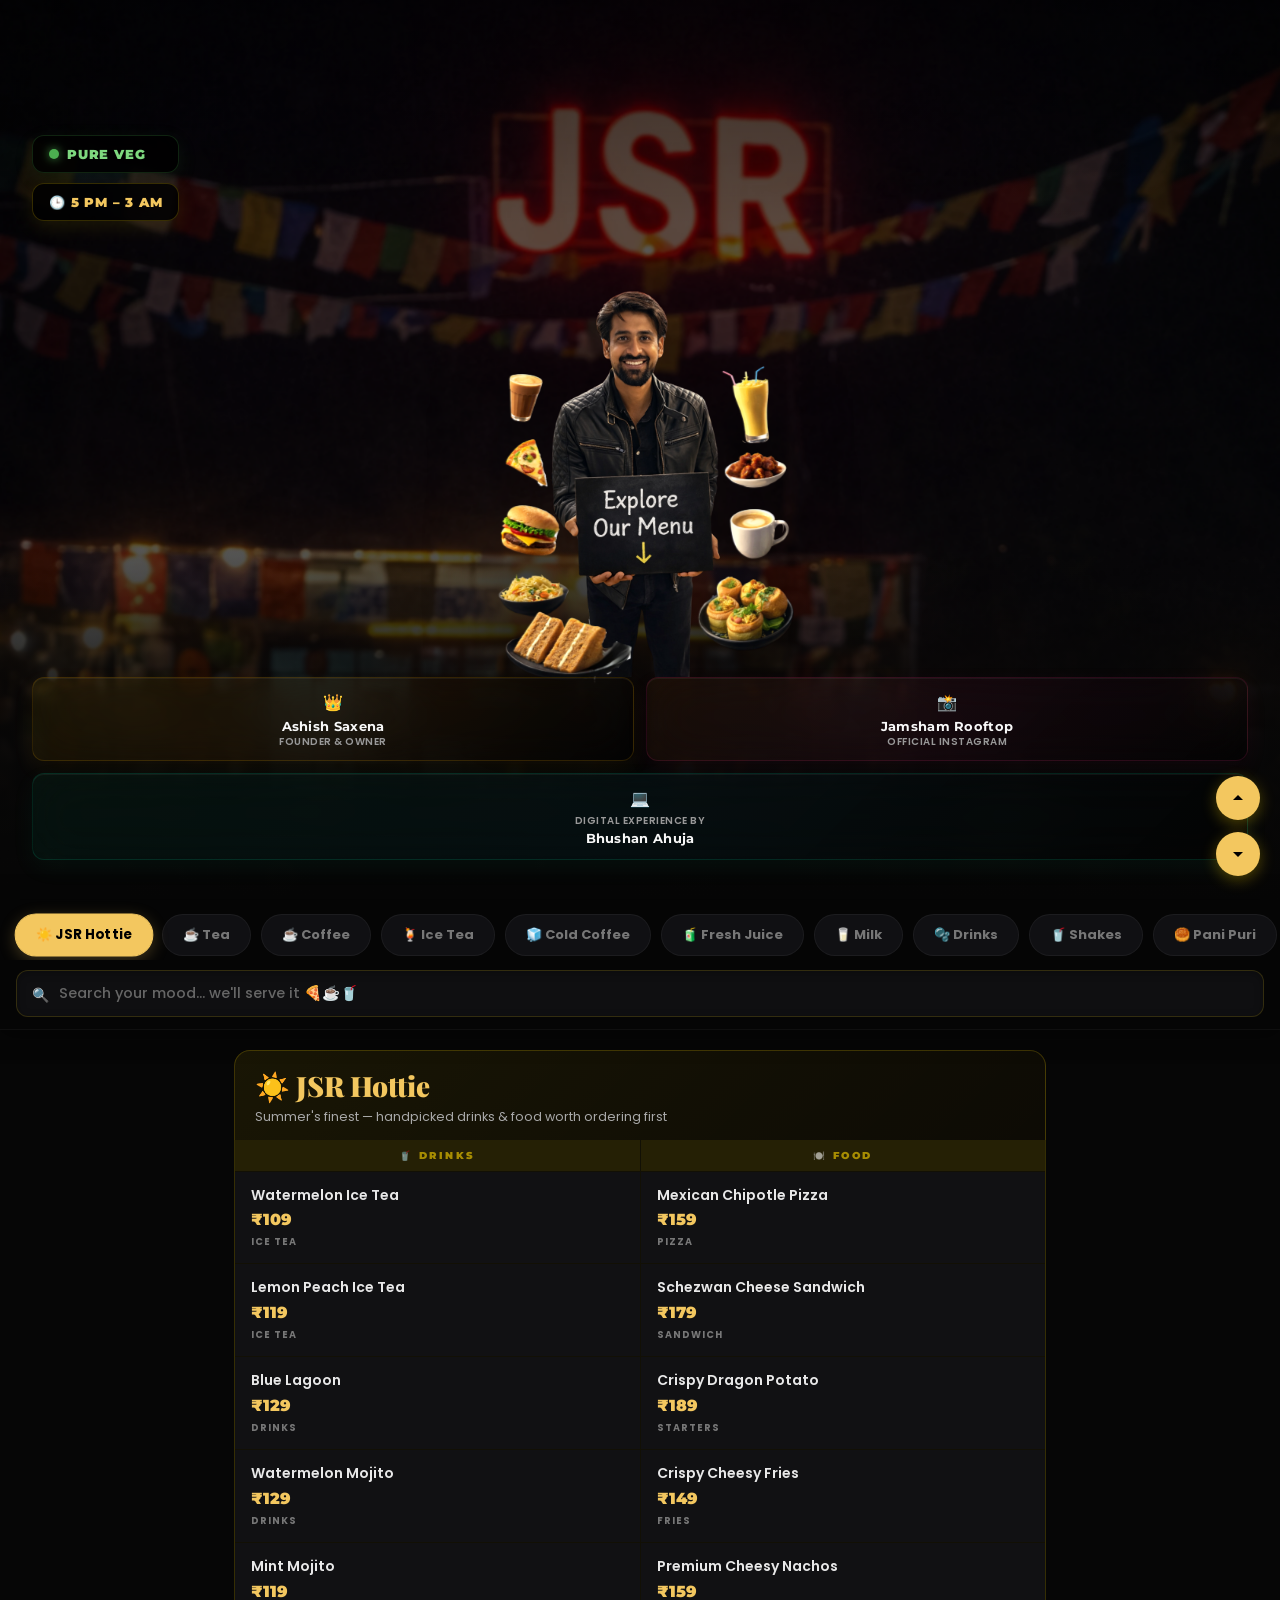
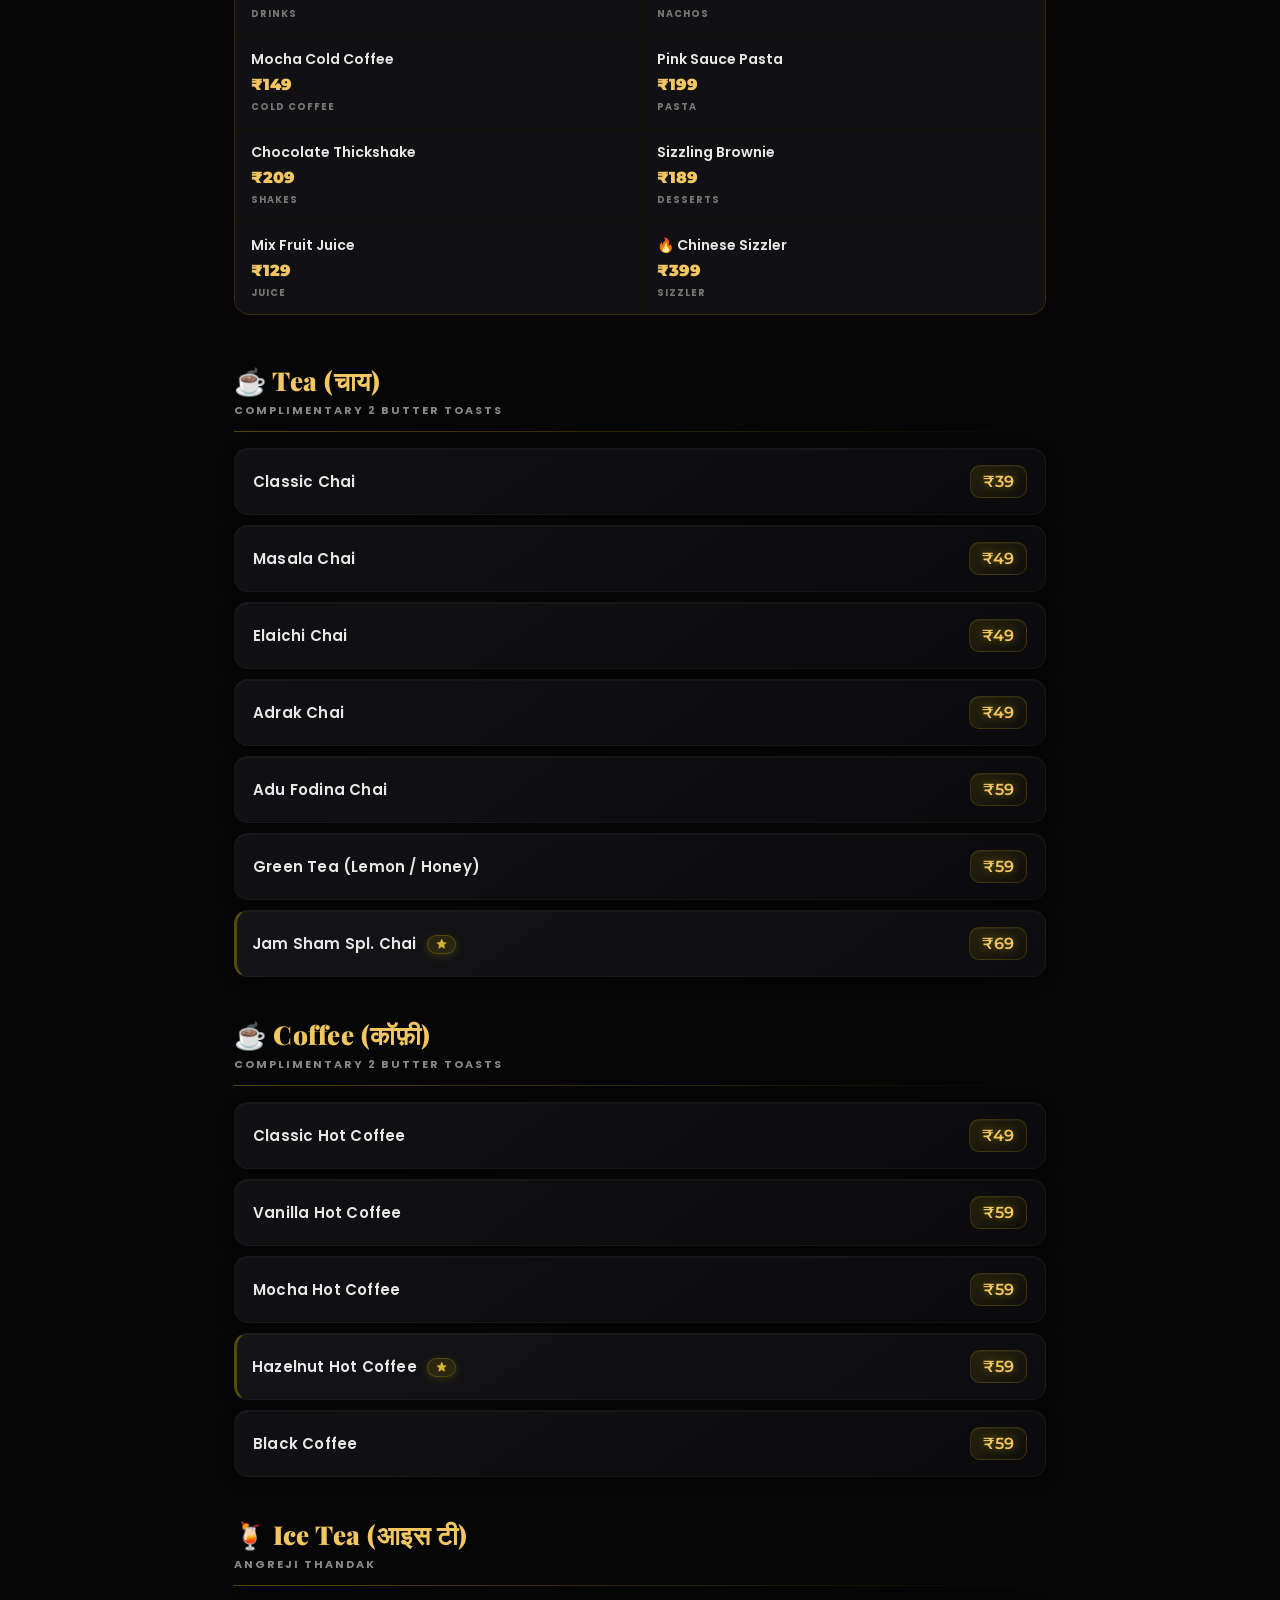
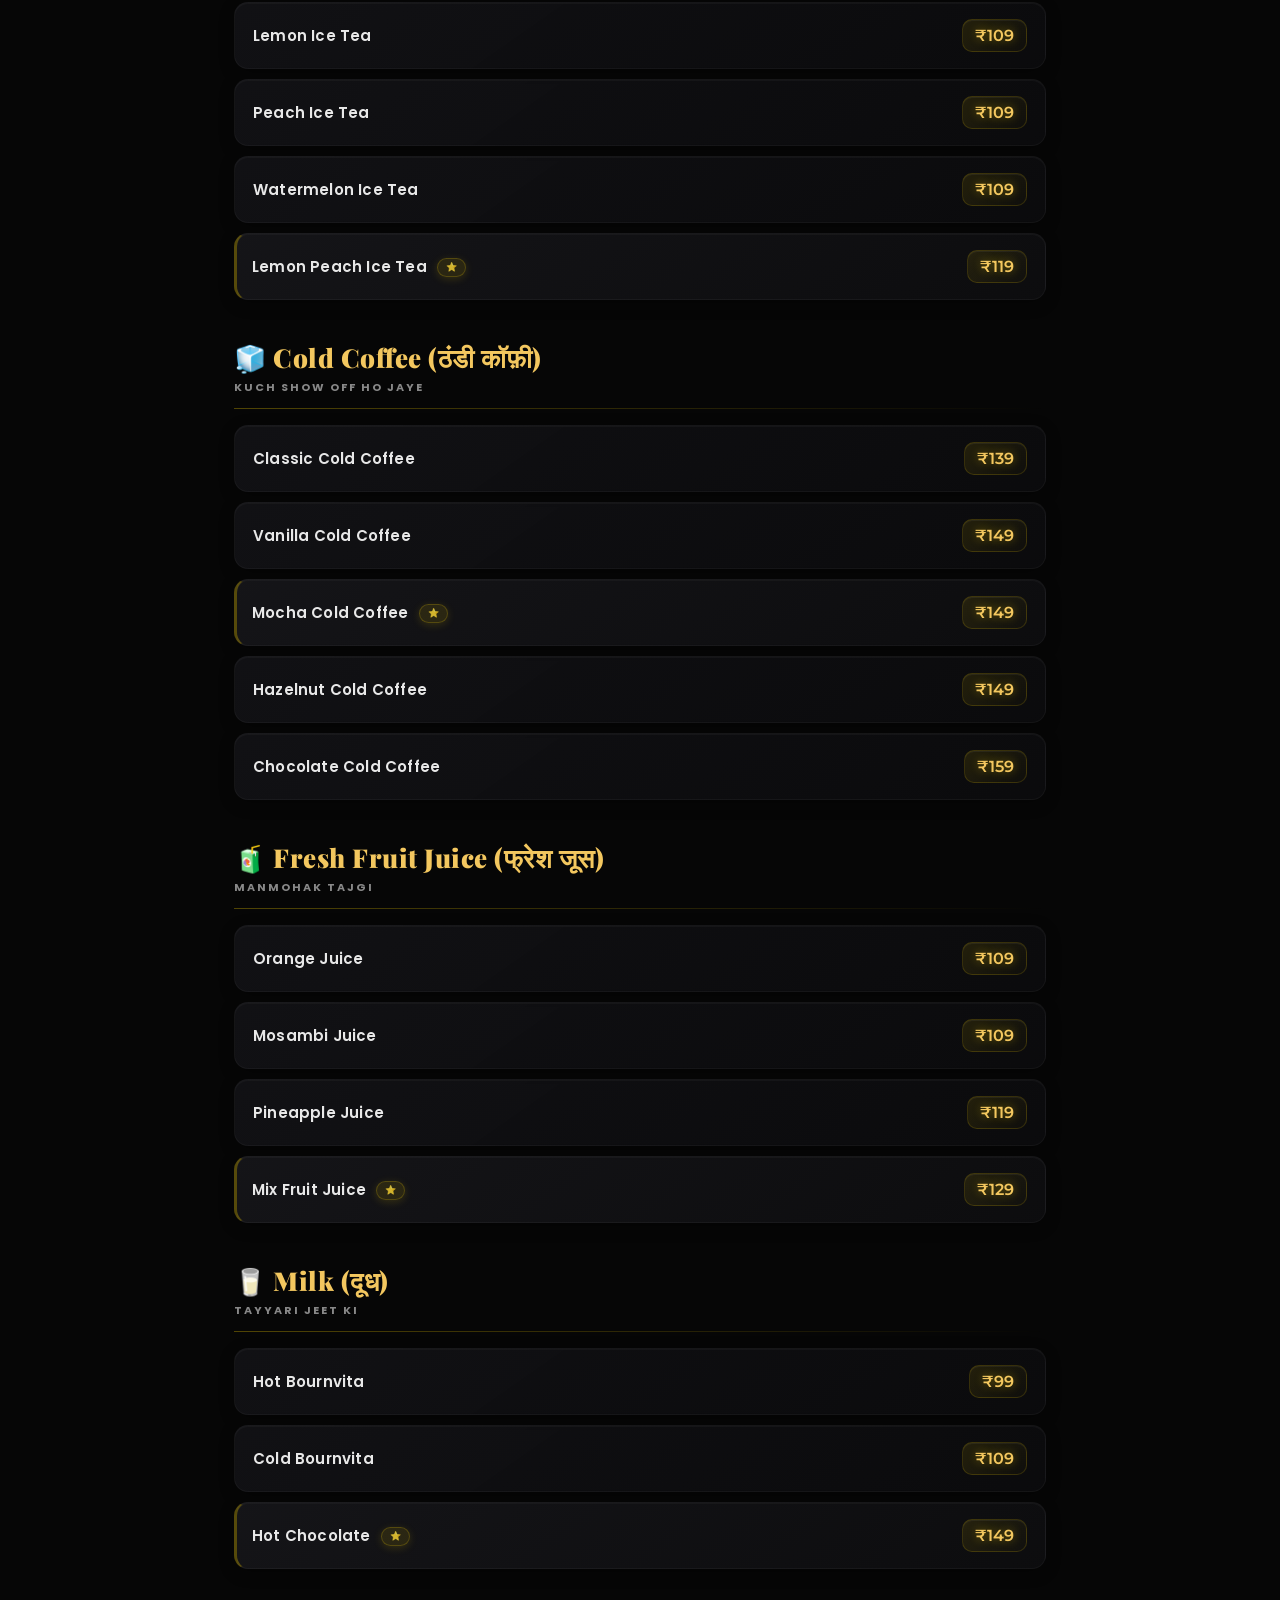
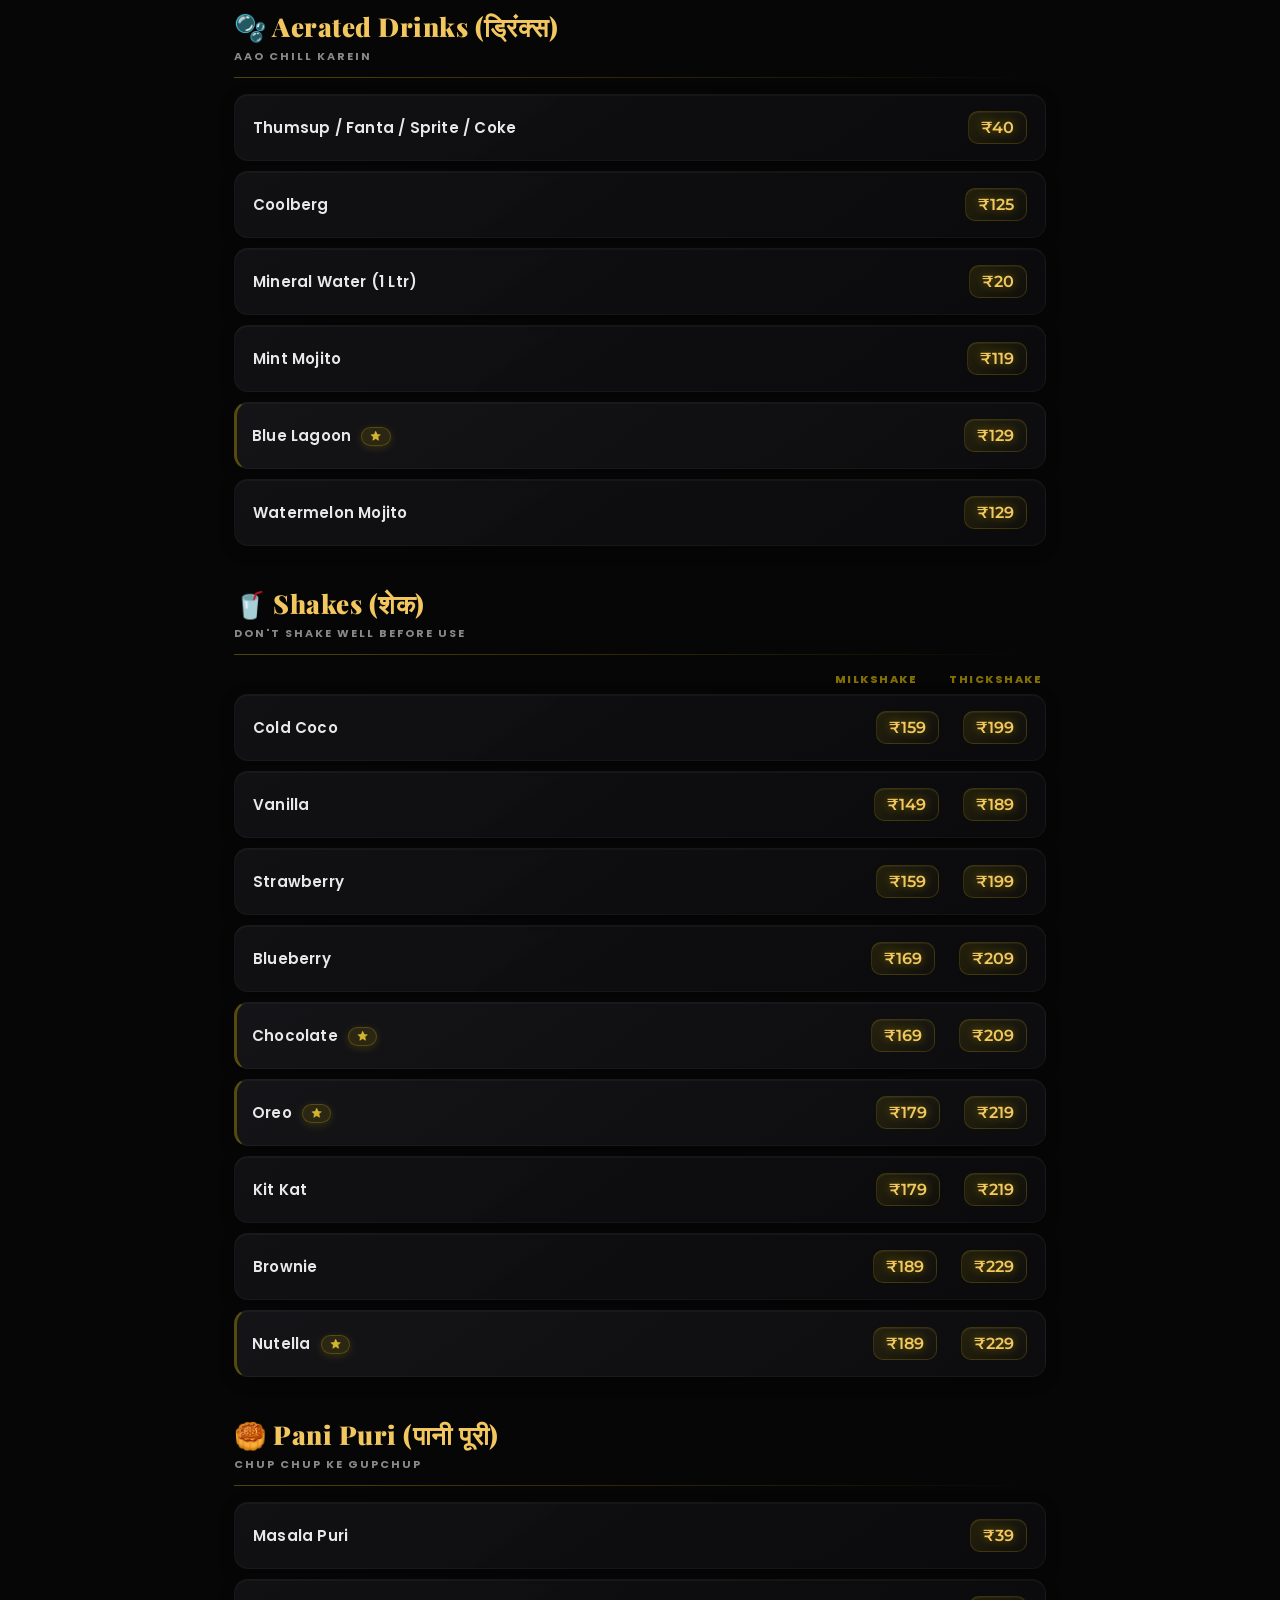
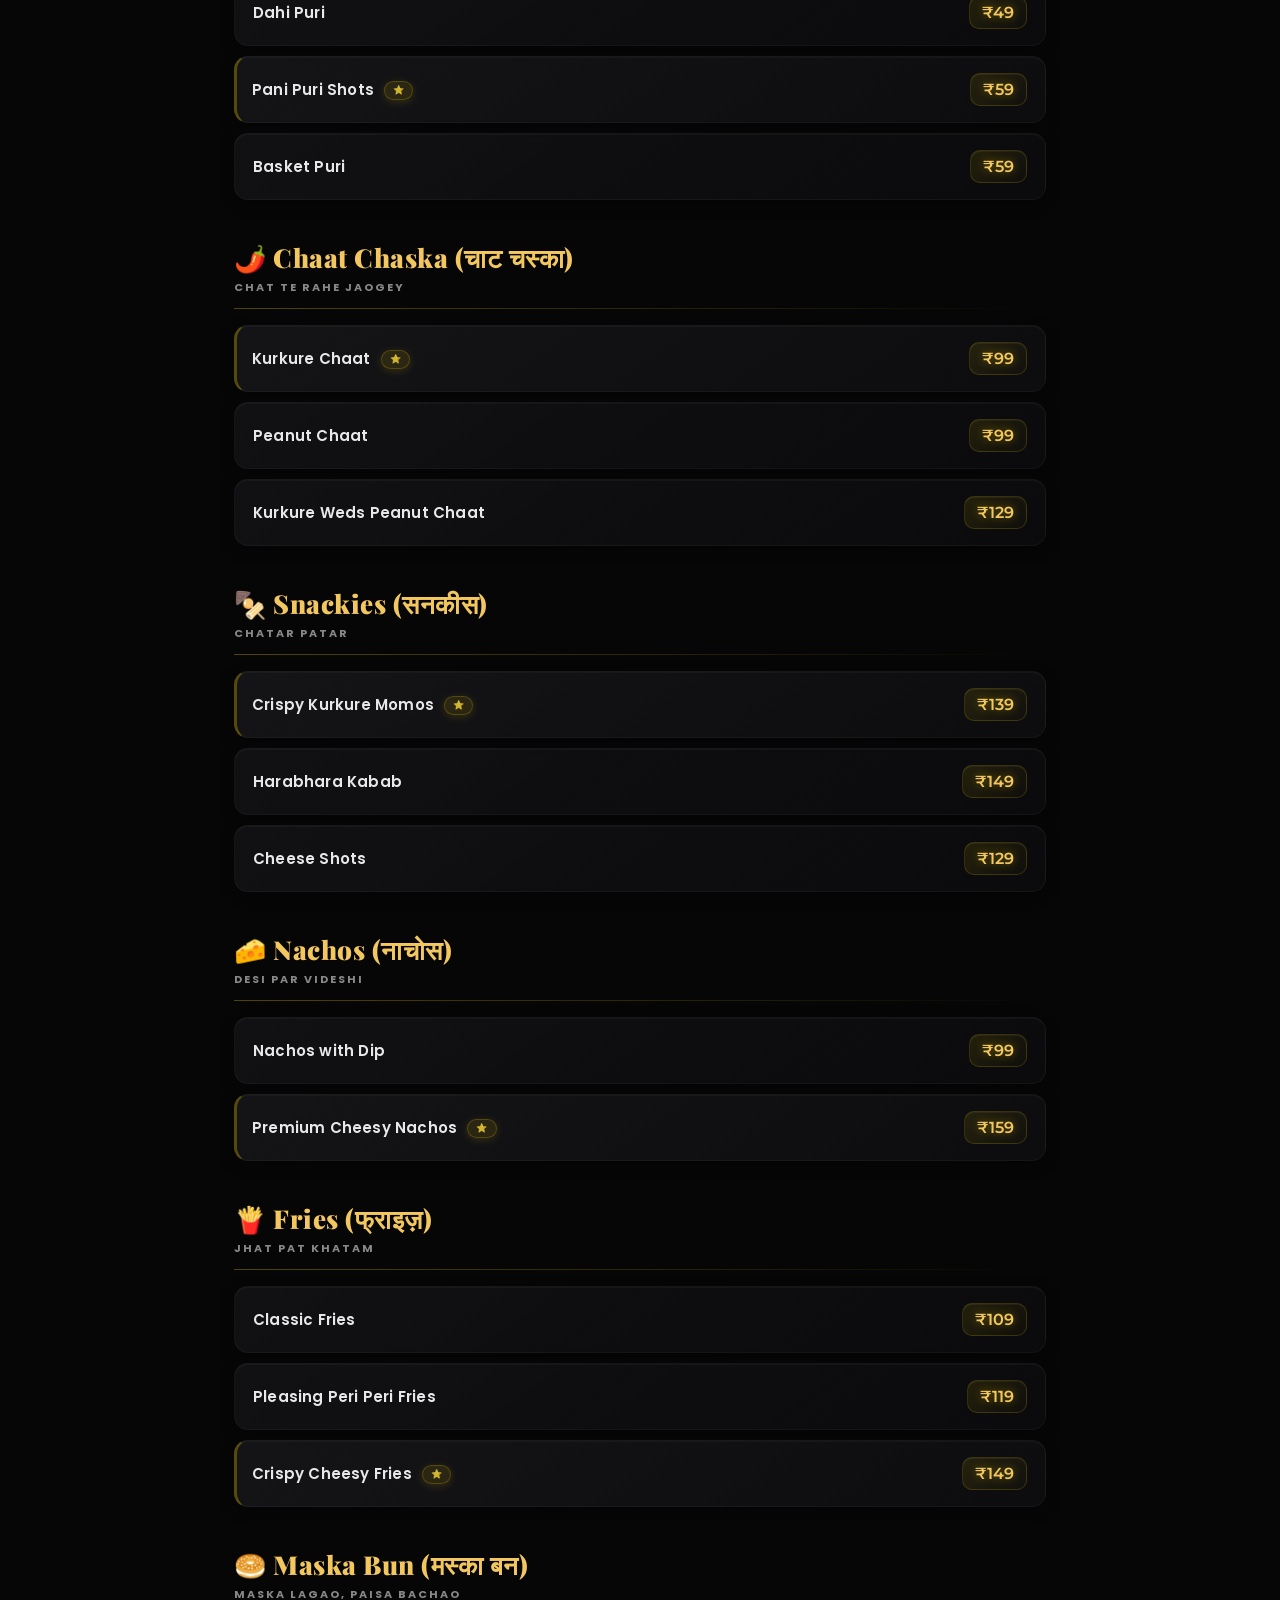
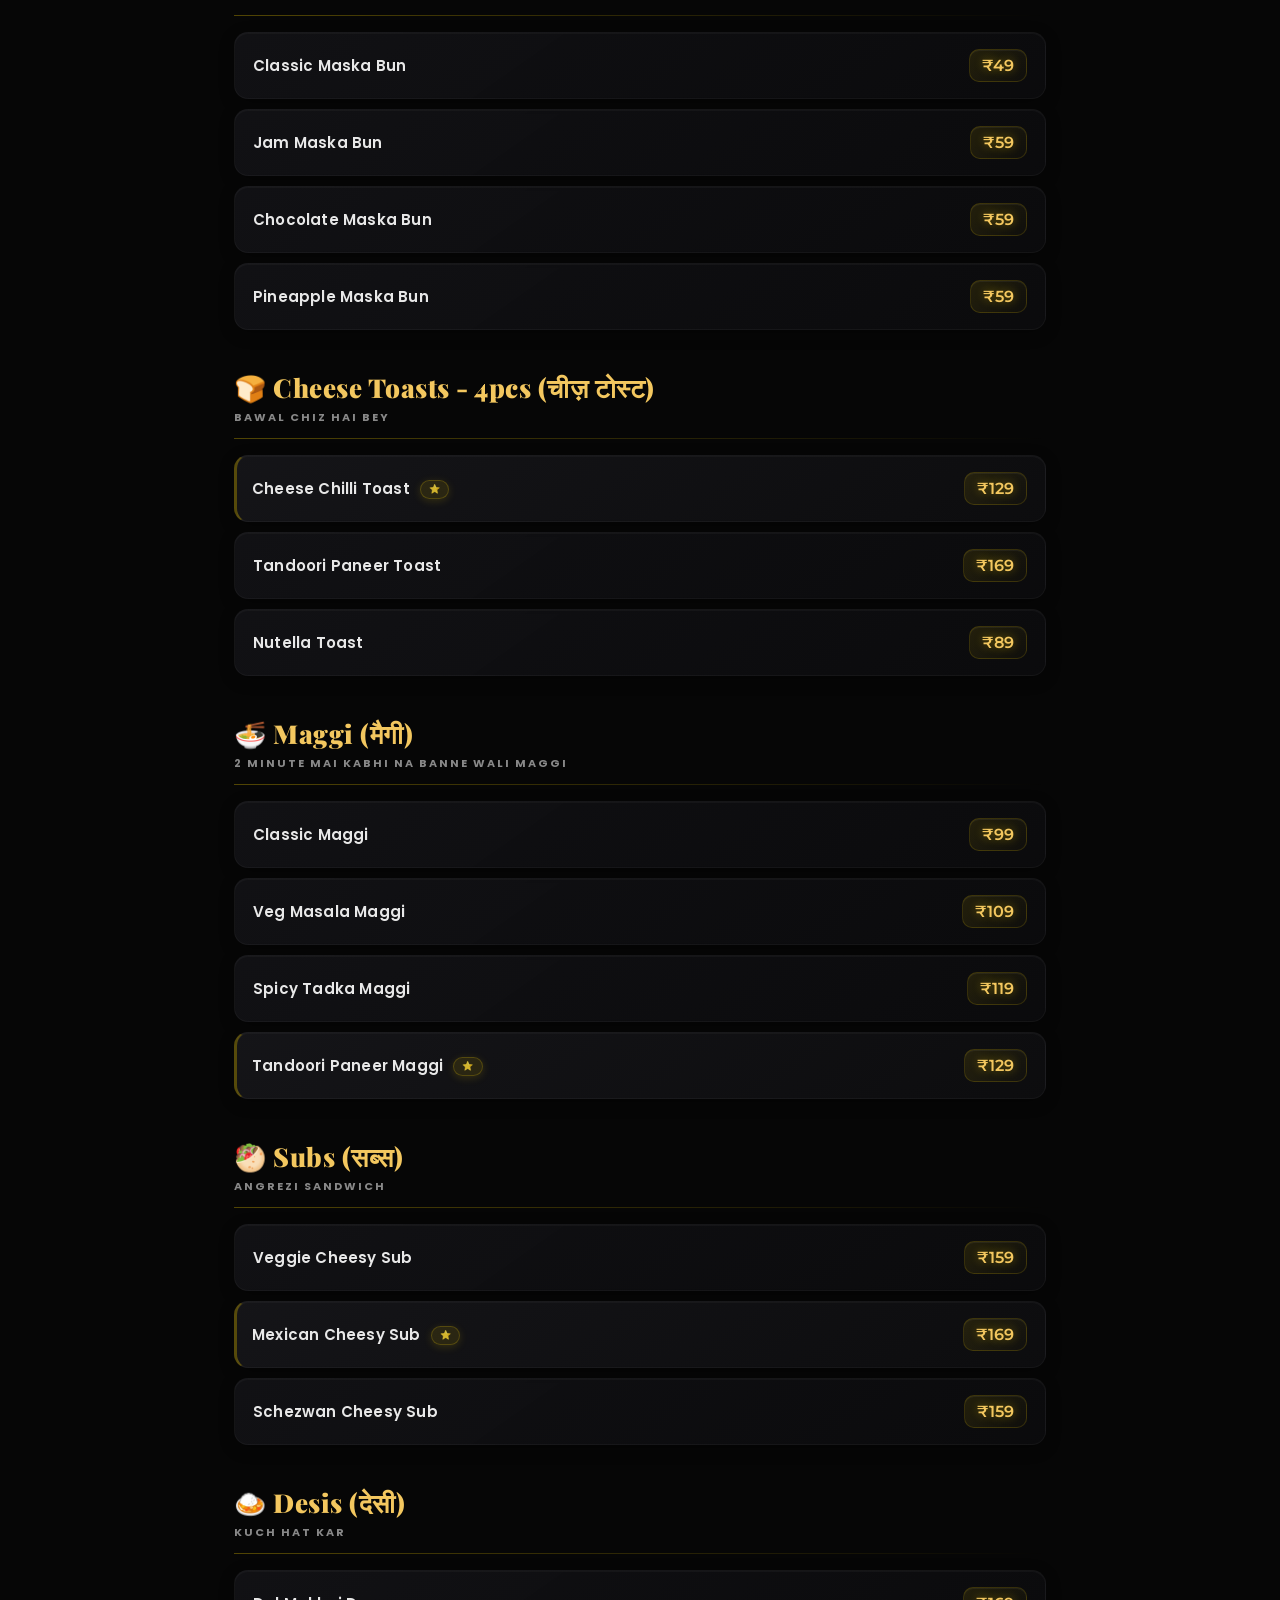
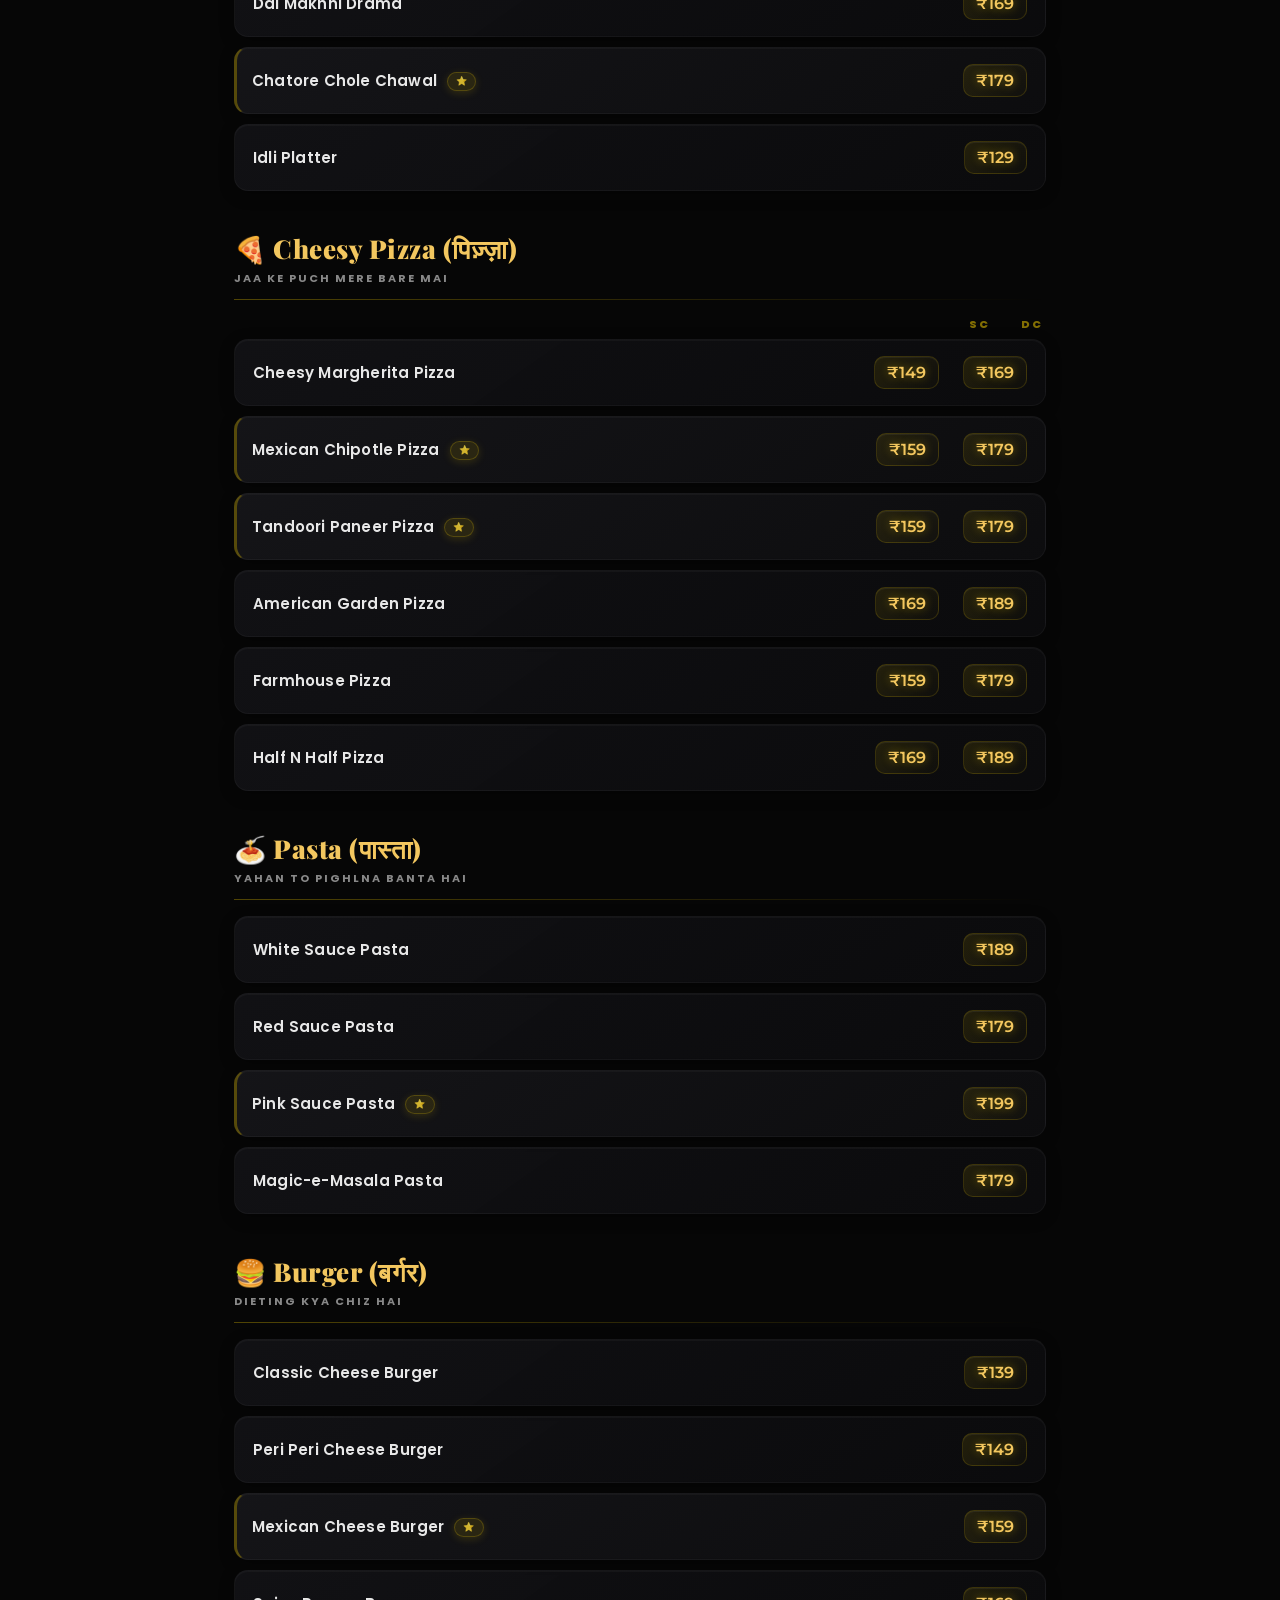
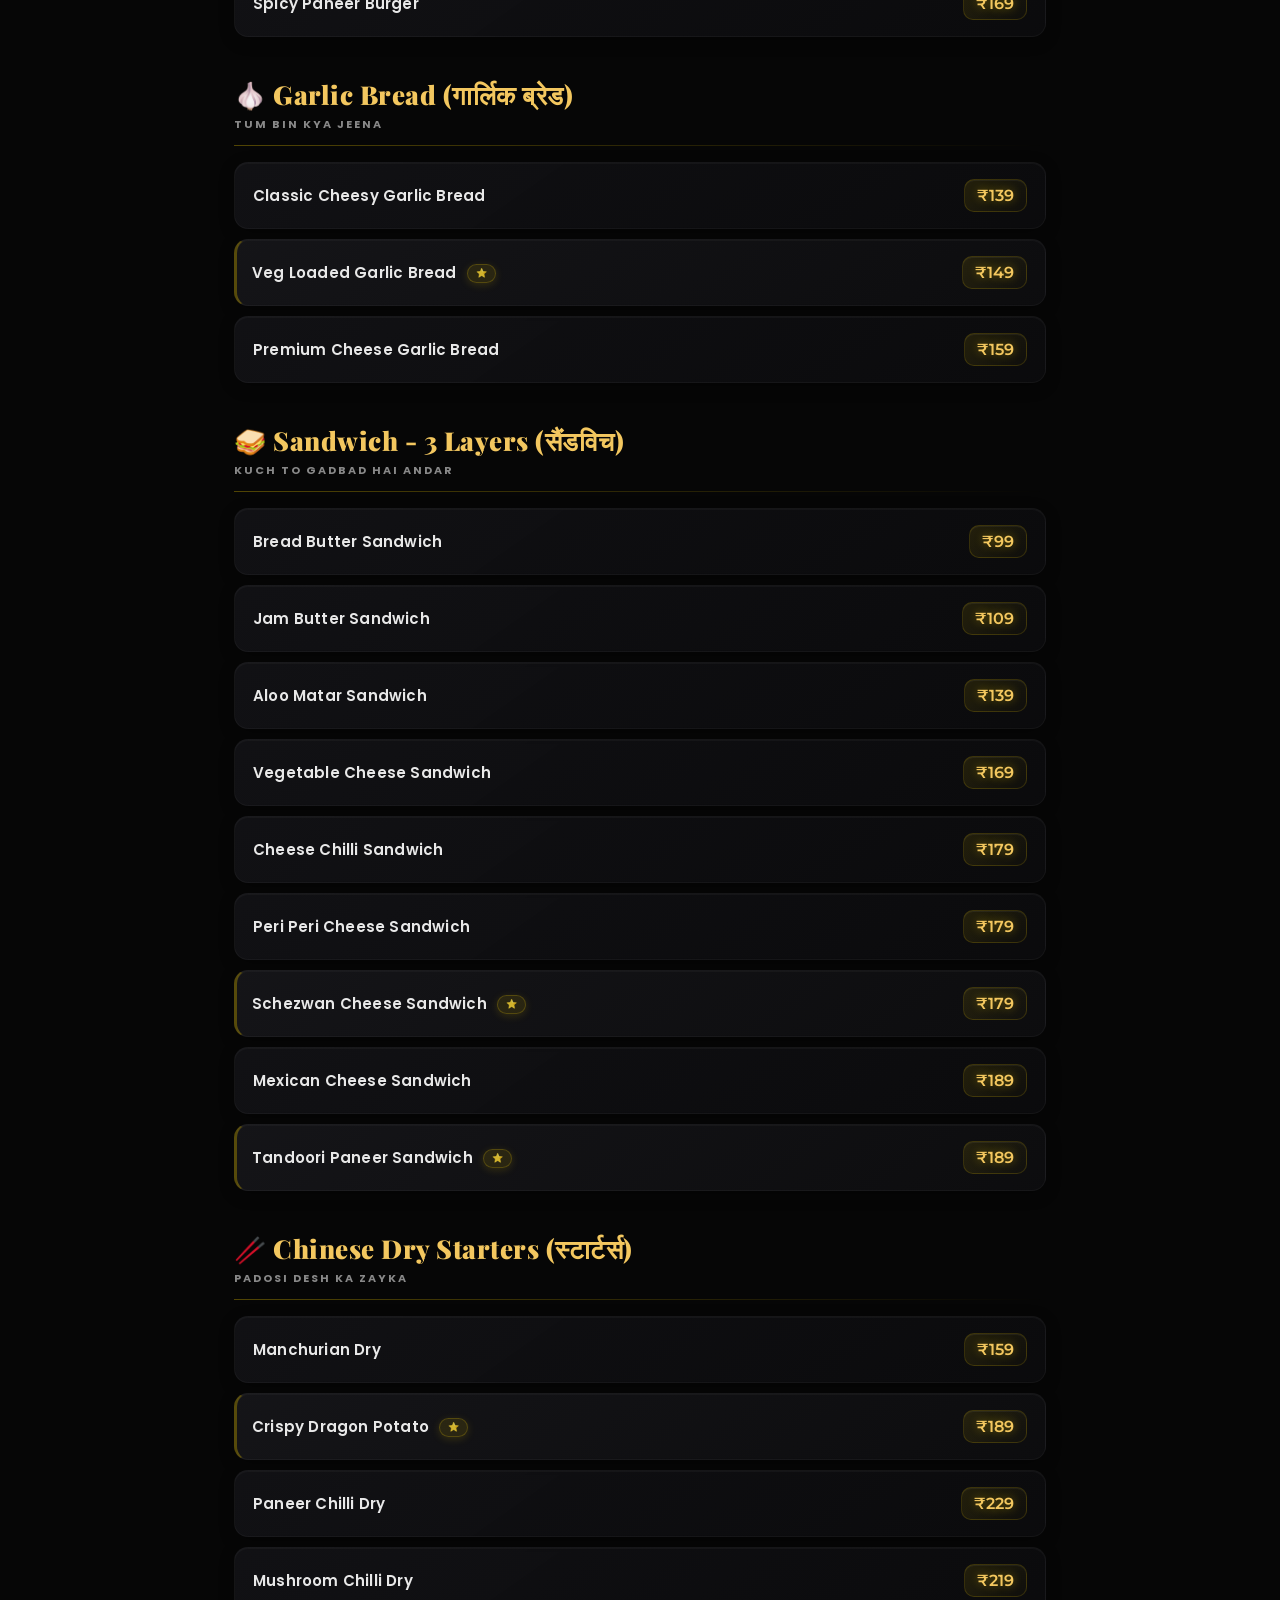
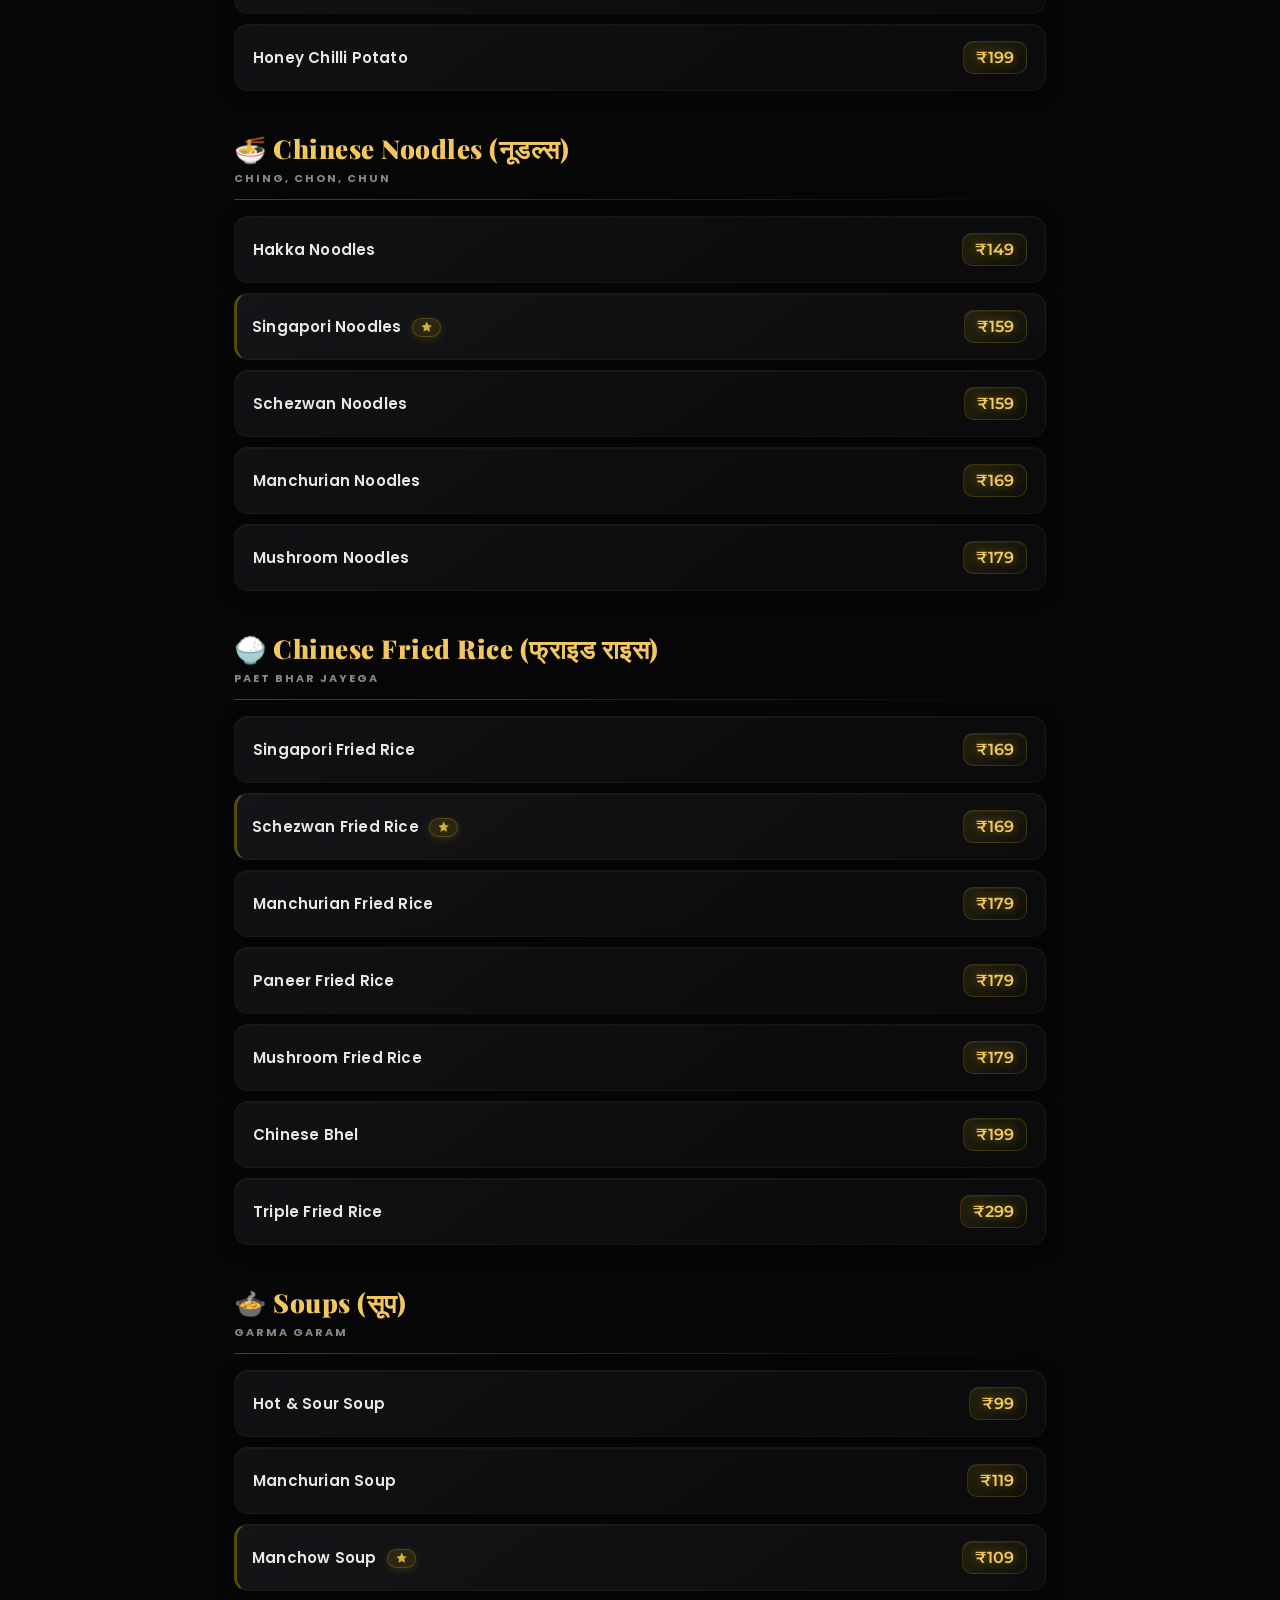
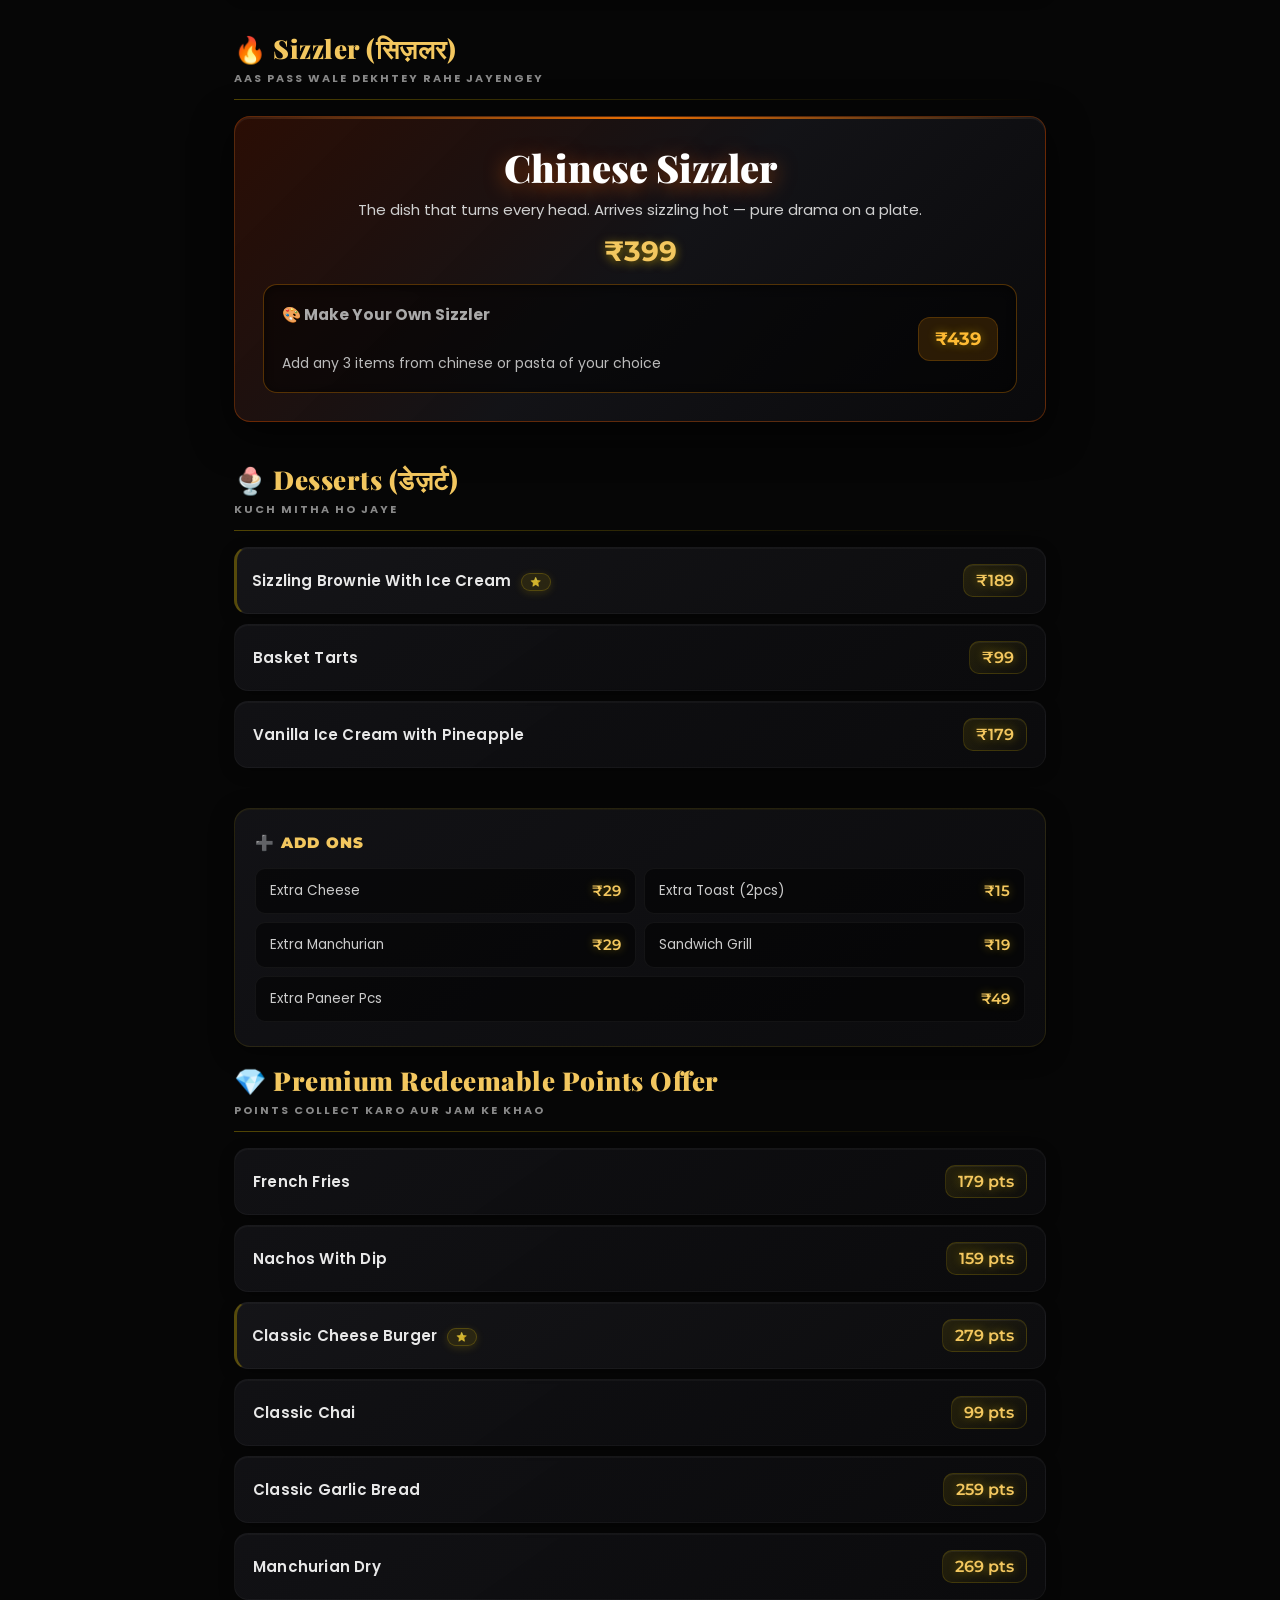
==== commit 2f3742e5: "Add files via upload" ====
--- a/index.html
+++ b/index.html
@@ -2,7 +2,7 @@
 <html lang="en">
 <head>
 <meta charset="UTF-8">
-<meta name="viewport" content="width=device-width, initial-scale=1.0">
+<meta name="viewport" content="width=device-width, initial-scale=1.0, maximum-scale=1.0, user-scalable=no">
 <title>Jam Sham Rooftop | Digital Menu</title>
 <meta name="description" content="Jam Sham Rooftop — Pure Veg Cafe, Jamnagar. Open 5 PM to 4 AM every day.">
 <meta property="og:title" content="Jam Sham Rooftop | Digital Menu">
@@ -22,16 +22,16 @@
 #pb{position:fixed;top:0;left:0;height:3px;background:linear-gradient(90deg,var(--gold2),var(--gold),#fffbe0);width:0%;z-index:9999;transition:width .07s linear;box-shadow:0 0 10px rgba(255,215,0,.6)}
 
 /* HERO SYSTEM */
-.hero-wrap{position:relative;background:#000;overflow:hidden;min-height:100dvh;display:flex;flex-direction:column;z-index:100}
-.hero-bg{position:absolute;inset:0;width:100%;height:100%;object-fit:cover;object-position:center top;z-index:1;filter:brightness(0.3)}
-.hero-vig{position:absolute;inset:0;z-index:3;background:linear-gradient(to bottom,rgba(0,0,0,0.4) 0%,transparent 25%,transparent 55%,rgba(6,6,6,0.95) 82%,#060606 100%)}
-.hero-content{position:relative;flex:1;display:flex;flex-direction:column;z-index:10;width:100%;min-height:inherit}
-.hero-header{padding:clamp(10px,3vh,20px) clamp(16px,4vw,28px) 0;display:flex;flex-direction:column;justify-content:flex-start;z-index:15}
+.hero-wrap{position:relative;background:#000;overflow:hidden;height:100dvh;min-height:650px;display:flex;flex-direction:column;z-index:100}
+.hero-bg{position:absolute;inset:0;width:100%;height:100%;object-fit:cover;object-position:center top;z-index:1;filter:brightness(0.35)}
+.hero-vig{position:absolute;inset:0;z-index:3;background:linear-gradient(to bottom,rgba(0,0,0,0.4) 0%,transparent 25%,transparent 60%,rgba(6,6,6,0.95) 85%,#060606 100%)}
+.hero-content{position:relative;flex:1;display:flex;flex-direction:column;z-index:10;width:100%;height:100%}
+.hero-header{padding:clamp(12vh, 15vh, 20vh) clamp(20px, 5vw, 32px) 0;display:flex;flex-direction:column;justify-content:flex-start;z-index:15}
 .hero-labels{display:flex;justify-content:space-between;align-items:flex-start}
-.hero-stage{flex:1;position:relative;display:flex;align-items:center;justify-content:center;min-height:38vh;cursor:pointer;z-index:10}
-.hero-owner{height:100%;max-height:52vh;max-width:78vw;object-fit:contain;animation:fA 7s ease-in-out infinite;pointer-events:none;will-change:transform}
-.hero-food{position:absolute;left:50%;top:50%;transform:translate(-50%,-50%) scale(.9);height:115%;max-height:62vh;max-width:88vw;object-fit:contain;z-index:6;animation:fB 11s ease-in-out infinite;pointer-events:none;opacity:1;filter:brightness(0.92) drop-shadow(0 16px 32px rgba(0,0,0,0.6));will-change:transform}
-.hero-footer{padding:0 clamp(16px,4vw,28px) clamp(16px,3vh,28px);display:flex;flex-direction:column;justify-content:flex-end;z-index:15}
+.hero-stage{flex:1;position:relative;display:flex;align-items:center;justify-content:center;min-height:35vh;cursor:pointer;z-index:10}
+.hero-owner{height:100%;max-height:55vh;max-width:80vw;object-fit:contain;animation:fA 7s ease-in-out infinite;pointer-events:none;will-change:transform}
+.hero-food{position:absolute;left:50%;top:50%;transform:translate(-50%,-50%) scale(.9);height:115%;max-height:65vh;max-width:90vw;object-fit:contain;z-index:6;animation:fB 11s ease-in-out infinite;pointer-events:none;opacity:1;filter:brightness(1.05) drop-shadow(0 20px 40px rgba(0,0,0,0.6));will-change:transform}
+.hero-footer{padding:0 clamp(20px, 5vw, 32px) clamp(24px, 5vh, 40px);display:flex;flex-direction:column;justify-content:flex-end;z-index:15}
 
 /* TOP BADGES */
 .badge-left{display:flex;flex-direction:column;gap:10px}
@@ -49,20 +49,17 @@
 .br-l2 b{color:var(--gold);font-weight:900;font-size:1.1em}
 
 /* CARDS / CONNECT OVERLAY */
-.connect-overlay{display:grid;grid-template-columns:1fr 1fr;gap:clamp(8px,2vw,12px);align-items:stretch;}
-.co-card{border-radius:14px;padding:clamp(10px,2.2vw,14px) 10px;text-align:center;text-decoration:none;transition:transform 0.2s ease,box-shadow 0.2s ease;cursor:pointer;position:relative;overflow:hidden;display:flex;flex-direction:column;align-items:center;justify-content:center;min-height:clamp(72px,10dvh,88px);background:linear-gradient(145deg,rgba(20,20,24,0.75),rgba(10,10,12,0.96));backdrop-filter:blur(20px);-webkit-backdrop-filter:blur(20px);border:1px solid rgba(255,255,255,0.06);box-shadow:inset 0 1px 0 rgba(255,255,255,0.08),0 4px 16px rgba(0,0,0,0.6);}
-.co-card::before{content:'';position:absolute;inset:0;border-radius:14px;background:radial-gradient(ellipse at top,rgba(255,255,255,0.04),transparent 70%);pointer-events:none}
-.co-card:active{transform:scale(0.95);}
-.co-insta1{background:linear-gradient(135deg,rgba(220,160,0,0.2),rgba(0,0,0,0.96));border:1px solid rgba(243,199,95,0.3);box-shadow:0 4px 16px rgba(243,199,95,0.08),inset 0 1px 0 rgba(255,255,255,0.1);}
-.co-insta1 .co-icon{opacity:1;font-size:17px;margin-bottom:6px;filter:none;}
-.co-insta1 .co-name{color:var(--gold);}
-.co-insta2{background:linear-gradient(135deg,rgba(180,0,100,0.2),rgba(0,0,0,0.96));border:1px solid rgba(253,29,29,0.25);box-shadow:0 4px 16px rgba(253,29,29,0.08),inset 0 1px 0 rgba(255,255,255,0.1);}
-.co-insta2 .co-icon{opacity:1;font-size:17px;margin-bottom:6px;filter:none;}
-.co-wa{grid-column:1/-1;background:linear-gradient(135deg,rgba(0,180,100,0.18),rgba(0,0,0,0.96));border:1px solid rgba(37,211,102,0.25);box-shadow:0 4px 16px rgba(37,211,102,0.07),inset 0 1px 0 rgba(255,255,255,0.1);}
-.co-wa .co-icon{opacity:1;font-size:17px;margin-bottom:6px;filter:none;}
-.co-wa .co-name{color:#25d366;}
-.co-name{font-family:'Montserrat';font-size:clamp(11px,2.6vw,13px);font-weight:800;color:#f0f0f0;margin-bottom:3px;letter-spacing:0.3px}
-.co-sub{font-size:clamp(8px,2vw,9.5px);color:#888;text-transform:uppercase;letter-spacing:0.8px;font-weight:600;line-height:1.4}
+.connect-overlay{display:grid;grid-template-columns:1fr 1fr;gap:clamp(8px,2vw,12px);}
+.co-card{border-radius:12px;padding:clamp(8px,2vw,12px) 8px;text-align:center;text-decoration:none;transition:all 0.3s cubic-bezier(0.2, 0.8, 0.2, 1);cursor:pointer;position:relative;overflow:hidden;display:flex;flex-direction:column;align-items:center;justify-content:center;min-height:clamp(55px,8dvh,70px);backdrop-filter:blur(24px);-webkit-backdrop-filter:blur(24px);}
+.co-gold{background:linear-gradient(135deg,rgba(255,215,0,0.06),rgba(255,140,0,0.06),rgba(0,0,0,0.4));border:1px solid rgba(255,180,0,0.15);box-shadow:inset 0 1px 0 rgba(255,255,255,0.05),0 8px 24px rgba(255,180,0,0.05);}
+.co-gold:hover,.co-gold:active{transform:scale(1.02);background:linear-gradient(135deg,rgba(255,215,0,0.1),rgba(255,140,0,0.1),rgba(0,0,0,0.5));box-shadow:inset 0 1px 0 rgba(255,255,255,0.1),0 8px 30px rgba(255,180,0,0.12);border-color:rgba(255,180,0,0.25);}
+.co-ig{background:linear-gradient(135deg,rgba(245,133,41,0.06),rgba(221,42,123,0.06),rgba(0,0,0,0.4));border:1px solid rgba(221,42,123,0.15);box-shadow:inset 0 1px 0 rgba(255,255,255,0.05),0 8px 24px rgba(221,42,123,0.05);}
+.co-ig:hover,.co-ig:active{transform:scale(1.02);background:linear-gradient(135deg,rgba(245,133,41,0.1),rgba(221,42,123,0.1),rgba(0,0,0,0.5));box-shadow:inset 0 1px 0 rgba(255,255,255,0.1),0 8px 30px rgba(221,42,123,0.12);border-color:rgba(221,42,123,0.25);}
+.co-teal{grid-column:1 / -1;background:linear-gradient(135deg,rgba(0,210,150,0.06),rgba(0,150,180,0.06),rgba(0,0,0,0.4));border:1px solid rgba(0,210,150,0.15);box-shadow:inset 0 1px 0 rgba(255,255,255,0.05),0 8px 24px rgba(0,210,150,0.05);}
+.co-teal:hover,.co-teal:active{transform:scale(1.02);background:linear-gradient(135deg,rgba(0,210,150,0.1),rgba(0,150,180,0.1),rgba(0,0,0,0.5));box-shadow:inset 0 1px 0 rgba(255,255,255,0.1),0 8px 30px rgba(0,210,150,0.12);border-color:rgba(0,210,150,0.25);}
+.co-icon{font-size:16px;margin-bottom:4px;}
+.co-name{font-family:'Montserrat';font-size:clamp(11px,2.6vw,13px);font-weight:700;color:#f8f8f8;margin-bottom:2px;letter-spacing:0.3px;line-height:1.2;}
+.co-sub{font-size:clamp(8.5px,2vw,10px);color:#999;text-transform:uppercase;letter-spacing:0.5px;font-weight:600;line-height:1.2;}
 
 /* STICKY HEADER & CATEGORIES */
 .sticky-header{position:sticky;top:0;background:rgba(6,6,6,.96);backdrop-filter:blur(28px);-webkit-backdrop-filter:blur(28px);z-index:150;border-bottom:1px solid rgba(255,255,255,0.04);box-shadow:0 4px 20px rgba(0,0,0,0.5)}
@@ -146,51 +143,50 @@
 .disclaimer{font-size:12px;color:#555;line-height:1.9;text-align:center;padding:12px 18px 24px;margin-top:16px}
 
 /* FOOTER */
-footer{padding:24px 20px 32px;background:linear-gradient(to bottom,#080808,#000);border-top:1px solid rgba(255,215,0,0.1);text-align:center;position:relative;}
+footer{padding:32px 20px 40px;background:linear-gradient(to bottom,#080808,#000);border-top:1px solid rgba(255,215,0,0.1);text-align:center;position:relative;}
 footer::before{content:'';position:absolute;top:0;left:50%;transform:translateX(-50%);width:60%;height:1px;background:linear-gradient(90deg,transparent,rgba(255,215,0,0.4),transparent);}
-.ft-title{font-family:'Playfair Display',serif;font-size:clamp(22px,5.5vw,28px);font-weight:900;color:var(--gold);letter-spacing:1px;margin-bottom:4px;}
-.ft-sub{font-size:clamp(10.5px,2.5vw,12px);color:#888;text-transform:uppercase;letter-spacing:3px;font-weight:600;margin-bottom:18px;}
-.ft-btns{display:flex;justify-content:center;gap:10px;flex-wrap:wrap;margin-bottom:20px;}
-.ft-btn{display:inline-flex;align-items:center;gap:6px;padding:10px 18px;border-radius:100px;font-family:'Montserrat';font-size:11px;font-weight:800;text-transform:uppercase;letter-spacing:1px;text-decoration:none;transition:all 0.2s;}
-.ft-gold{background:rgba(255,215,0,0.08);color:var(--gold);border:1px solid rgba(255,215,0,0.25);}
-.ft-green{background:rgba(37,211,102,0.08);color:#25d366;border:1px solid rgba(37,211,102,0.25);}
-.ft-insta{background:rgba(225,48,108,0.08);color:#e1306c;border:1px solid rgba(225,48,108,0.25);}
-.ft-btn:active{transform:scale(0.95);}
-.ft-credits{display:flex;flex-direction:row;gap:10px;align-items:stretch;justify-content:center;flex-wrap:wrap;margin-bottom:20px;}
-.ft-credit{display:flex;flex-direction:column;align-items:center;justify-content:center;text-decoration:none;background:rgba(20,20,24,0.7);padding:14px 20px;border-radius:14px;border:1px solid rgba(255,255,255,0.07);transition:all 0.25s ease;flex:1;min-width:130px;max-width:200px;box-shadow:inset 0 1px 0 rgba(255,255,255,0.04),0 4px 16px rgba(0,0,0,0.4);}
-.ft-credit:active{transform:scale(0.97);}
-.ft-cr-label{font-size:9px;color:#666;letter-spacing:2px;text-transform:uppercase;font-weight:700;margin-bottom:6px;}
-.ft-cr-name{font-family:'Montserrat';font-size:13.5px;color:#f0f0f0;font-weight:800;letter-spacing:0.3px;}
-.ft-top{display:inline-block;font-size:10.5px;color:var(--gold);text-transform:uppercase;letter-spacing:2px;font-weight:800;text-decoration:none;padding:12px 28px;border:1px solid rgba(255,215,0,0.2);border-radius:100px;transition:all 0.25s;background:linear-gradient(135deg,rgba(255,215,0,0.06),transparent);}
-.ft-top:active{transform:scale(0.95);}
-
-.scroll-btns{position:fixed;bottom:20px;right:16px;display:flex;flex-direction:column;gap:10px;z-index:200}
-.sc-btn{width:38px;height:38px;background:var(--gold);border-radius:50%;box-shadow:0 3px 10px rgba(255,215,0,.25);display:flex;align-items:center;justify-content:center;border:none;cursor:pointer;transition:all 0.2s;opacity:0;visibility:hidden;transform:translateY(8px)}
-.sc-btn svg{width:20px;height:20px;fill:#000}
+.ft-title{font-family:'Playfair Display',serif;font-size:clamp(24px,6vw,30px);font-weight:900;color:var(--gold);letter-spacing:1px;margin-bottom:6px;}
+.ft-sub{font-size:clamp(11.5px,2.8vw,13.5px);color:#888;text-transform:uppercase;letter-spacing:3px;font-weight:600;margin-bottom:32px;}
+.ft-btns{display:grid;grid-template-columns:repeat(3,1fr);gap:12px;margin-bottom:24px;width:100%;max-width:500px;margin-left:auto;margin-right:auto;}
+.ft-btn{display:flex;flex-direction:column;align-items:center;justify-content:center;gap:6px;padding:14px 8px;border-radius:12px;font-family:'Montserrat';font-size:clamp(12px,2.5vw,13px);font-weight:800;text-transform:uppercase;letter-spacing:0.5px;text-decoration:none;transition:all 0.2s;text-align:center;}
+.ft-btn-icon{font-size:clamp(16px,4vw,18px);}
+.ft-gold{background:linear-gradient(135deg,rgba(255,215,0,0.08),rgba(255,140,0,0.03));color:var(--gold);border:1px solid rgba(255,180,0,0.2);box-shadow:inset 0 1px 0 rgba(255,255,255,0.05),0 4px 15px rgba(255,180,0,0.08);}
+.ft-green{background:linear-gradient(135deg,rgba(37,211,102,0.08),rgba(18,140,126,0.03));color:#25d366;border:1px solid rgba(37,211,102,0.2);box-shadow:inset 0 1px 0 rgba(255,255,255,0.05),0 4px 15px rgba(37,211,102,0.08);}
+.ft-insta{background:linear-gradient(135deg,rgba(225,48,108,0.08),rgba(253,29,29,0.03));color:#e1306c;border:1px solid rgba(225,48,108,0.2);box-shadow:inset 0 1px 0 rgba(255,255,255,0.05),0 4px 15px rgba(225,48,108,0.08);}
+.ft-btn:active{transform:scale(0.97);filter:brightness(0.9);}
+.ft-credits-grid{display:grid;grid-template-columns:1fr 1fr;gap:12px;margin-bottom:24px;width:100%;max-width:500px;margin-left:auto;margin-right:auto;}
+.ft-credit-card{display:flex;flex-direction:column;align-items:center;justify-content:center;padding:16px 12px;border-radius:12px;background:linear-gradient(135deg,rgba(255,255,255,0.03),rgba(0,0,0,0.4));border:1px solid rgba(255,255,255,0.06);box-shadow:inset 0 1px 0 rgba(255,255,255,0.02),0 4px 15px rgba(0,0,0,0.2);text-decoration:none;transition:all 0.2s;}
+.ft-credit-card:active{transform:scale(0.97);box-shadow:0 2px 8px rgba(0,0,0,0.15);background:rgba(255,255,255,0.02);}
+.fcc-top{font-size:clamp(10px,2vw,11px);color:#888;text-transform:uppercase;letter-spacing:0.5px;font-weight:600;margin-bottom:4px;}
+.fcc-bot{font-family:'Montserrat';font-size:clamp(12px,2.5vw,13px);color:#eee;font-weight:800;letter-spacing:0.3px;}
+@media (max-width:380px) {
+  .ft-btns{grid-template-columns:1fr 1fr;}
+  .ft-insta{grid-column:1 / -1;flex-direction:row;justify-content:center;}
+  .ft-credits-grid{grid-template-columns:1fr;}
+}
+.ft-top{display:inline-block;font-size:11px;color:var(--gold);text-transform:uppercase;letter-spacing:2px;font-weight:800;text-decoration:none;padding:16px 32px;border:1px solid rgba(255,215,0,0.25);border-radius:100px;transition:all 0.3s;background:linear-gradient(135deg,rgba(255,215,0,0.08),rgba(255,215,0,0.02));box-shadow:0 4px 20px rgba(0,0,0,0.3);}
+.ft-top:active{transform:scale(0.97);box-shadow:0 2px 8px rgba(0,0,0,0.15);background:rgba(255,215,0,0.1);}
+
+/* SEARCH ADVANCED */
+.search-results-wrapper{padding:16px 0;display:none;min-height:50vh;}
+.search-label{font-size:13px;color:#aaa;margin-bottom:16px;font-weight:600;padding:0 4px;}
+.search-label span{color:var(--gold);font-style:italic;}
+#searchResultsList{display:flex;flex-direction:column;gap:0;}
+#searchResultsList .jsr-item{border-radius:14px;margin-bottom:10px;border:1px solid rgba(255,215,0,0.15);}
+@keyframes itemGlow{0%{background:rgba(255,215,0,0.3);box-shadow:0 0 20px rgba(255,215,0,0.5);transform:scale(1.02);}100%{background:linear-gradient(145deg,rgba(20,20,24,0.8),rgba(12,12,14,0.9));box-shadow:0 4px 15px rgba(0,0,0,0.3), inset 0 1px 0 rgba(255,255,255,0.03);transform:scale(1);}}
+.item-glow{animation:itemGlow 1.5s ease-out;}
+/* ZOMATO BUTTON */
+.zomato-btn{display:flex;align-items:center;justify-content:center;gap:10px;background:linear-gradient(135deg,#E23744,#b91d29);color:#fff;font-family:'Montserrat',sans-serif;font-size:clamp(14px,3.5vw,16px);font-weight:900;text-transform:uppercase;letter-spacing:1px;padding:16px 24px;border-radius:100px;text-decoration:none;box-shadow:0 8px 30px rgba(226,55,68,0.4),inset 0 2px 0 rgba(255,255,255,0.2);transition:transform 0.2s,box-shadow 0.2s;width:100%;max-width:400px;margin:0 auto 24px;}
+.zomato-btn:active{transform:scale(0.97);box-shadow:0 4px 15px rgba(226,55,68,0.25);}
+
+.scroll-btns{position:fixed;bottom:24px;right:20px;display:flex;flex-direction:column;gap:12px;z-index:200}
+.sc-btn{width:44px;height:44px;background:var(--gold);border-radius:50%;box-shadow:0 4px 15px rgba(255,215,0,.3);display:flex;align-items:center;justify-content:center;border:none;cursor:pointer;transition:all 0.2s;opacity:0;visibility:hidden;transform:translateY(10px)}
+.sc-btn svg{width:24px;height:24px;fill:#000}
 .sc-btn.vis{opacity:1;visibility:visible;transform:translateY(0)}
-.sc-btn:active{transform:scale(0.88)}
+.sc-btn:active{transform:scale(0.9)}
 
 @keyframes fA{0%,100%{transform:translateY(0) rotate(-0.5deg)}50%{transform:translateY(-15px) rotate(0.5deg)}}
 @keyframes fB{0%,100%{transform:translate(-50%,-50%) scale(.9) rotate(0.5deg) translateZ(0)}50%{transform:translate(-50%,-50%) scale(.94) rotate(-0.5deg) translateZ(10px) translateY(-8px)}}
-
-/* SEARCH ENHANCEMENTS */
-.s-clear{position:absolute;right:30px;top:50%;transform:translateY(-50%);background:none;border:none;color:#888;font-size:18px;cursor:pointer;padding:4px 6px;line-height:1;display:none;transition:color .15s}
-.s-clear:active{color:#fff}
-.search-input{padding-right:44px}
-.search-label{padding:0 16px 8px;font-size:11px;color:rgba(255,215,0,0.65);font-weight:700;letter-spacing:0.3px;font-family:'Montserrat';display:none}
-.search-hint{padding:10px 16px;display:flex;flex-wrap:wrap;gap:6px;align-items:center}
-.search-hint-label{font-size:10px;color:#666;font-weight:700;letter-spacing:0.5px;text-transform:uppercase;width:100%;margin-bottom:2px}
-.sh-tag{background:rgba(255,215,0,0.08);color:rgba(255,215,0,0.7);border:1px solid rgba(255,215,0,0.15);border-radius:100px;padding:5px 12px;font-size:11.5px;font-weight:700;cursor:pointer;transition:all .15s}
-.sh-tag:active{background:rgba(255,215,0,0.18);color:var(--gold)}
-
-/* TOAST */
-.toast{position:fixed;bottom:76px;left:50%;transform:translateX(-50%) translateY(12px);background:rgba(16,16,20,0.97);color:#f0f0f0;font-size:12.5px;font-weight:600;font-family:'Poppins';padding:9px 20px;border-radius:100px;border:1px solid rgba(255,215,0,0.2);opacity:0;pointer-events:none;z-index:9999;white-space:nowrap;transition:opacity .25s,transform .25s;box-shadow:0 4px 20px rgba(0,0,0,0.6)}
-.toast.show{opacity:1;transform:translateX(-50%) translateY(0)}
-
-/* ZOMATO CTA */
-.ft-zomato{display:flex;align-items:center;justify-content:center;gap:8px;width:calc(100% - 32px);max-width:340px;margin:0 auto 20px;padding:16px 24px;background:linear-gradient(135deg,#E23744,#b81c28);color:#fff;font-family:'Montserrat';font-size:14px;font-weight:900;letter-spacing:1px;text-transform:uppercase;text-decoration:none;border-radius:16px;box-shadow:0 6px 28px rgba(226,55,68,0.35),inset 0 1px 0 rgba(255,255,255,0.15);transition:all .2s;position:relative;overflow:hidden}
-.ft-zomato::before{content:'';position:absolute;inset:0;background:linear-gradient(135deg,rgba(255,255,255,0.1),transparent);pointer-events:none}
-.ft-zomato:active{transform:scale(0.97);box-shadow:0 3px 14px rgba(226,55,68,0.3)}
 </style>
 </head>
 <body>
@@ -213,22 +209,27 @@
       </div>
     </div>
   </div>
-  <div class="hero-stage" onclick="scrollToMenu()">
+  <div class="hero-stage" style="position:relative; cursor:pointer;" onclick="UIEngine.goToCategory('jsr-special')">
+    <div style="position:absolute; inset:0; z-index:20;"></div>
     <img src="hero-owner.webp" class="hero-owner" alt="Owner" loading="eager">
     <img src="hero-food.webp" class="hero-food" alt="Food Items" loading="eager">
   </div>
   <div class="hero-footer">
     <div class="connect-overlay">
-      <a class="co-card co-insta1" onclick="event.preventDefault();openInstagram('ashish_saxena9','https://www.instagram.com/ashish_saxena9/')" href="https://www.instagram.com/ashish_saxena9/" target="_blank">
-        <div class="co-icon">👑</div><div class="co-name">Ashish Saxena</div>
+      <a href="#" onclick="openApp('instagram://user?username=ashish_saxena9', 'https://www.instagram.com/ashish_saxena9/'); return false;" class="co-card co-gold">
+        <div class="co-icon">👑</div>
+        <div class="co-name">Ashish Saxena</div>
         <div class="co-sub">Founder &amp; Owner</div>
       </a>
-      <a class="co-card co-insta2" onclick="event.preventDefault();openInstagram('jamshamrooftop','https://www.instagram.com/jamshamrooftop/')" href="https://www.instagram.com/jamshamrooftop/" target="_blank">
-        <div class="co-icon">📸</div><div class="co-name">Jamsham Rooftop</div>
+      <a href="#" onclick="openApp('instagram://user?username=jamshamrooftop', 'https://www.instagram.com/jamshamrooftop'); return false;" class="co-card co-ig">
+        <div class="co-icon">📸</div>
+        <div class="co-name">Jamsham Rooftop</div>
         <div class="co-sub">Official Instagram</div>
       </a>
-      <a href="https://wa.me/918460368118?text=Hi%20Bhushan,%20I%20checked%20your%20menu" class="co-card co-wa" target="_blank">
-        <div class="co-icon">💻</div><div class="co-name">Bhushan Ahuja</div><div class="co-sub">Digital Experience</div>
+      <a href="#" onclick="openApp('whatsapp://send?phone=919669675375', 'https://wa.me/919669675375'); return false;" class="co-card co-teal">
+        <div class="co-icon">💻</div>
+        <div class="co-sub">Digital Experience by</div>
+        <div class="co-name" style="margin-bottom:0; margin-top:4px;">Bhushan Ahuja</div>
       </a>
     </div>
   </div>
@@ -269,15 +270,16 @@
     <a href="#addons" class="cat-link">➕ Add Ons</a>
     <a href="#points" class="cat-link">💎 CashBKK</a>
   </div>
-  <div class="search-wrap">
+  <div class="search-wrap" style="padding-bottom: 12px;">
     <span class="s-icon">🔍</span>
-    <input type="text" id="sInput" class="search-input" placeholder="Search your mood… spicy · cold · cheese 🍕☕" oninput="doSearch()" onfocus="showSearchHint()" onblur="setTimeout(function(){var s=document.getElementById('sugBox');if(s)s.classList.remove('active')},220)">
-    <button class="s-clear" id="sClear" onclick="clearSearch()" aria-label="Clear search">✕</button>
-  </div>
-  <div class="search-suggestions" id="sugBox"></div>
-  <div class="search-label" id="searchLabel"></div>
+    <input type="text" id="sInput" class="search-input" placeholder="Search your mood… we'll serve it 🍕☕🥤" oninput="doSearch()" autocomplete="off">
+  </div>
 </div>
 <div class="container">
+  <div class="search-results-wrapper" id="searchWrap">
+    <div class="search-label" id="searchLabel">Showing results for: <span></span></div>
+    <div id="searchResultsList"></div>
+  </div>
   <div class="no-results" id="noRes">😕 Nothing found — try another keyword</div>
   <div class="jsr-special-section section" id="jsr-special">
     <div class="jsr-s-head"><div class="jsr-s-title">☀️ JSR Hottie</div><div class="jsr-s-sub">Summer's finest — handpicked drinks &amp; food worth ordering first</div></div>
@@ -535,7 +537,7 @@
   </section>
 
   
-<div class="card"><div class="card-title">🎁 Offers &amp; Discounts</div>
+<div class="card" style="margin-bottom: 32px;"><div class="card-title">🎁 Offers &amp; Discounts</div>
     <div class="offer-row"><div class="o-dot"></div><div class="o-text">Climb the stairs to café to get <b>10% off on order above ₹399</b></div></div>
     <div class="offer-row"><div class="o-dot"></div><div class="o-text">Show your last bill &amp; get <b>5% discount</b></div></div>
     <div class="offer-row"><div class="o-dot"></div><div class="o-text">Follow @jamshamrooftop insta handle to get <b>5% off everytime</b></div></div>
@@ -546,350 +548,319 @@
 <footer>
   <div class="ft-title">Jam Sham Rooftop</div>
   <div class="ft-sub">Pure Veg Cafe · Jamnagar</div>
-
-  <!-- Row 1: Review + WhatsApp -->
+  
   <div class="ft-btns">
-    <a href="https://g.page/r/CUraxHHVZ9eoEAE/review" class="ft-btn ft-gold" target="_blank">⭐ Review Us</a>
-    <a href="https://wa.me/919669675375" class="ft-btn ft-green" target="_blank">💬 WhatsApp</a>
-  </div>
-
-  <!-- Row 2: Instagram -->
-  <div class="ft-btns" style="margin-bottom:16px">
-    <a href="https://www.instagram.com/jamshamrooftop/" class="ft-btn ft-insta" onclick="event.preventDefault();openInstagram('jamshamrooftop','https://www.instagram.com/jamshamrooftop/')">📸 Follow on Instagram</a>
-  </div>
-
-  <!-- Row 3: Zomato Primary CTA -->
-  <a href="https://www.zomato.com/jamnagar/jam-sham-rooftop-cafe-patel-colony/order" class="ft-zomato" target="_blank">❤️ Order on Zomato</a>
-
-  <!-- Row 4+5: Credits side-by-side -->
-  <div class="ft-credits">
-    <a class="ft-credit" onclick="event.preventDefault();openInstagram('ashish_saxena9','https://www.instagram.com/ashish_saxena9/')" href="https://www.instagram.com/ashish_saxena9/" target="_blank">
-      <div class="ft-cr-label">CRAFTED WITH ❤️</div>
-      <div class="ft-cr-name">Ashish Saxena</div>
+    <a href="https://g.page/r/CUraxHHVZ9eoEAE/review" class="ft-btn ft-gold" target="_blank">
+      <div class="ft-btn-icon">⭐</div>
+      Review Us
     </a>
-    <a href="https://wa.me/918460368118?text=Hi%20Bhushan,%20I%20checked%20your%20menu" class="ft-credit" target="_blank">
-      <div class="ft-cr-label">DIGITAL EXPERIENCE</div>
-      <div class="ft-cr-name">Bhushan Ahuja</div>
+    <a href="#" onclick="openApp('whatsapp://send?phone=919669675375', 'https://wa.me/919669675375'); return false;" class="ft-btn ft-green">
+      <div class="ft-btn-icon">📞</div>
+      WhatsApp
+    </a>
+    <a href="#" onclick="openApp('instagram://user?username=jamshamrooftop', 'https://www.instagram.com/jamshamrooftop'); return false;" class="ft-btn ft-insta">
+      <div class="ft-btn-icon">📷</div>
+      Instagram
+    </a>
+  </div>
+
+  <a href="#" onclick="openApp('intent://www.zomato.com/jamnagar/jam-sham-rooftop-cafe-patel-colony/order#Intent;package=com.application.zomato;scheme=https;end', 'https://www.zomato.com/jamnagar/jam-sham-rooftop-cafe-patel-colony/order'); return false;" class="zomato-btn">
+    🔴 Order on Zomato
+  </a>
+  
+  <div class="ft-credits-grid">
+    <a href="#" onclick="openApp('instagram://user?username=ashish_saxena9', 'https://www.instagram.com/ashish_saxena9/'); return false;" class="ft-credit-card">
+      <div class="fcc-top">Crafted with ❤️</div>
+      <div class="fcc-bot">Ashish Saxena</div>
+    </a>
+    <a href="#" onclick="openApp('whatsapp://send?phone=919669675375', 'https://wa.me/919669675375'); return false;" class="ft-credit-card">
+      <div class="fcc-top">Digital Experience by</div>
+      <div class="fcc-bot">Bhushan Ahuja</div>
     </a>
   </div>
 
   <a href="#top" class="ft-top" onclick="event.preventDefault();window.scrollTo({top:0,left:0,behavior:'smooth'})">BACK TO TOP ↑</a>
 </footer>
 
-<div id="toast" class="toast"></div>
 <div class="scroll-btns">
-  <button class="sc-btn" id="btnUp" aria-label="Previous section"><svg viewBox="0 0 24 24"><path d="M7 14l5-5 5 5z"/></svg></button>
-  <button class="sc-btn" id="btnDn" aria-label="Next section"><svg viewBox="0 0 24 24"><path d="M7 10l5 5 5-5z"/></svg></button>
+  <button class="sc-btn" id="btnUp" onclick="window.scrollTo({top:0,left:0,behavior:'smooth'})" aria-label="Top"><svg viewBox="0 0 24 24"><path d="M7 14l5-5 5 5z"/></svg></button>
+  <button class="sc-btn" id="btnDn" onclick="window.scrollBy({top:window.innerHeight*.8,behavior:'smooth'})" aria-label="Down"><svg viewBox="0 0 24 24"><path d="M7 10l5 5 5-5z"/></svg></button>
 </div>
 <script>
-/* ── Instagram: try app deep link, fallback opens web in new tab ── */
-function openInstagram(username, fallbackUrl) {
-  window.location.href = 'instagram://user?username=' + username;
-  setTimeout(function() { window.open(fallbackUrl, '_blank'); }, 800);
-}
-
-function scrollToMenu() {
-  var m = document.getElementById('menu-top');
-  if (!m) return;
-  window.scrollTo({top: m.getBoundingClientRect().top + window.pageYOffset, behavior: 'smooth'});
-}
-
-/* ── Core refs ── */
-var pb       = document.getElementById('pb');
-var btnUp    = document.getElementById('btnUp');
-var btnDn    = document.getElementById('btnDn');
-var sClear   = document.getElementById('sClear');
-var secs     = document.querySelectorAll('.section');
-var links    = document.querySelectorAll('.cat-link');
-var manualClick  = false;
-var searchActive = false;   /* true while search has a query */
-var clickTimer   = null;
-var toastTimer   = null;
-var scrollRaf    = null;
-
-function getHeaderH() {
-  var h = document.querySelector('.sticky-header');
-  return h ? h.offsetHeight : 0;
-}
-
-/* ── Toast ── */
-function showToast(msg) {
-  var t = document.getElementById('toast');
-  if (!t) return;
-  clearTimeout(toastTimer);
-  t.textContent = msg;
-  t.classList.add('show');
-  toastTimer = setTimeout(function() { t.classList.remove('show'); }, 2000);
-}
-
-/* ── Category nav: keep active pill centred in bar ── */
-function scrollNavToActive(link) {
-  var cb = document.getElementById('catBar');
-  if (!cb) return;
-  var lr = link.getBoundingClientRect(), cr = cb.getBoundingClientRect();
-  if (lr.left < cr.left + 20 || lr.right > cr.right - 20) {
-    link.scrollIntoView({behavior: 'smooth', block: 'nearest', inline: 'center'});
-  }
-}
-
-/* ── Category highlight: section with most visible pixels wins ── */
-function updateActiveCategory() {
-  if (manualClick || searchActive) return;
-  var st       = window.pageYOffset;
-  var vh       = window.innerHeight;
-  var headerH  = getHeaderH();
-  var viewTop  = st + headerH;
-  var viewBot  = st + vh;
-  var bestId   = '', bestOverlap = 0;
-  secs.forEach(function(s) {
-    var secTop = s.offsetTop, secBot = secTop + s.offsetHeight;
-    var olTop  = Math.max(secTop, viewTop);
-    var olBot  = Math.min(secBot, viewBot);
-    var ol     = Math.max(0, olBot - olTop);
-    if (ol > bestOverlap) { bestOverlap = ol; bestId = s.id; }
-  });
-  links.forEach(function(l) {
-    var active = l.getAttribute('href') === '#' + bestId;
-    if (active !== l.classList.contains('active')) {
-      l.classList.toggle('active', active);
-      if (active) scrollNavToActive(l);
+const UIEngine = {
+  searchMode: false,
+  headerOffset: 0,
+  manualClick: false,
+  clickTimer: null,
+  
+  init() {
+    if ('scrollRestoration' in history) {
+      history.scrollRestoration = 'manual';
     }
-  });
-}
-
-/* ── Debounced scroll handler ── */
-function onScroll() {
-  if (scrollRaf) return;
-  scrollRaf = requestAnimationFrame(function() {
-    scrollRaf = null;
-    var st     = window.pageYOffset;
-    var dh     = document.documentElement.scrollHeight - window.innerHeight;
-    pb.style.width = (dh > 0 ? (st / dh) * 100 : 0) + '%';
-    var nearBot = st + window.innerHeight >= document.documentElement.scrollHeight - 80;
-    btnUp.classList.toggle('vis', st > 300);
-    btnDn.classList.toggle('vis', st > 150 && !nearBot);
-    updateActiveCategory();
-  });
-}
-window.addEventListener('scroll', onScroll, {passive: true});
-
-/* ── Scroll buttons ── */
-btnUp.onclick = function() {
-  var st = window.pageYOffset, headerH = getHeaderH(), prev = null;
-  secs.forEach(function(s) { if (s.offsetTop < st - headerH - 30) prev = s; });
-  window.scrollTo({top: prev ? prev.offsetTop - headerH - 8 : 0, behavior: 'smooth'});
-};
-btnDn.onclick = function() {
-  var st = window.pageYOffset, headerH = getHeaderH();
-  for (var i = 0; i < secs.length; i++) {
-    if (secs[i].offsetTop > st + headerH + 30) {
-      window.scrollTo({top: secs[i].offsetTop - headerH - 8, behavior: 'smooth'});
-      break;
+    window.scrollTo(0, 0);
+    
+    this.headerOffset = document.querySelector('.sticky-header').offsetHeight;
+    this.checkSpecial();
+    this.autoTagItems();
+    this.setupScrollBtns();
+    this.setupCatLinks();
+    this.updateProgress();
+    
+    // Smooth, highly optimized scroll handler
+    window.addEventListener('scroll', () => this.updateProgress(), {passive: true});
+  },
+
+  checkSpecial() {
+     const day = new Date().getDay();
+     const pill = document.getElementById('twPill');
+     if(pill) pill.style.display = (day === 2 || day === 3) ? 'flex' : 'none';
+  },
+
+  autoTagItems() {
+    let idCounter = 1;
+    document.querySelectorAll('.item-row, .jsr-item').forEach(row => {
+      row.id = 'itm-' + idCounter++;
+      const nameEl = row.querySelector('.item-name') || row.querySelector('.jsr-iname');
+      if(!nameEl) return;
+      const name = nameEl.textContent.toLowerCase();
+      let tags = [];
+      if(/spicy|chilli|schezwan|peri peri|dragon|masala|tadka/i.test(name)) tags.push('spicy');
+      if(/cheese|cheesy|paneer/i.test(name)) tags.push('cheese');
+      if(/ice|cold|mojito|shake|juice|coolberg/i.test(name)) tags.push('cold');
+      if(/chocolate|brownie|nutella|oreo|vanilla|bournvita|dessert|tart/i.test(name)) tags.push('sweet');
+      row.setAttribute('data-tags', tags.join(' '));
+    });
+  },
+
+  setupCatLinks() {
+    document.querySelectorAll('.cat-link').forEach(l => {
+      l.addEventListener('click', (e) => {
+        e.preventDefault();
+        const id = e.currentTarget.getAttribute('href').slice(1);
+        this.goToCategory(id);
+      });
+    });
+  },
+
+  goToCategory(id) {
+    if(this.searchMode) {
+      document.getElementById('sInput').value = '';
+      doSearch(); 
     }
+    
+    const t = document.getElementById(id);
+    if(t) {
+      this.manualClick = true;
+      clearTimeout(this.clickTimer);
+      this.setActiveCat(id);
+      
+      const offset = t.getBoundingClientRect().top + window.pageYOffset - this.headerOffset - 10;
+      window.scrollTo({top: offset, behavior: 'smooth'});
+      
+      this.clickTimer = setTimeout(() => { this.manualClick = false; }, 1200);
+    }
+  },
+
+  goToItem(id) {
+    if(this.searchMode) {
+      document.getElementById('sInput').value = '';
+      doSearch(); 
+    }
+    const t = document.getElementById(id);
+    if(t) {
+      this.manualClick = true;
+      clearTimeout(this.clickTimer);
+      
+      const parentSec = t.closest('.section');
+      let scrollTarget = t;
+      let offsetSub = 80;
+      
+      if(parentSec) {
+         scrollTarget = parentSec;
+         offsetSub = 10;
+         this.setActiveCat(parentSec.id);
+      }
+      
+      const offset = scrollTarget.getBoundingClientRect().top + window.pageYOffset - this.headerOffset - offsetSub;
+      window.scrollTo({top: offset, behavior: 'smooth'});
+
+      this.clickTimer = setTimeout(() => { this.manualClick = false; }, 1500);
+      
+      setTimeout(() => {
+        t.classList.remove('item-glow');
+        void t.offsetWidth;
+        t.classList.add('item-glow');
+      }, 350);
+    }
+  },
+
+  setActiveCat(id) {
+    document.querySelectorAll('.cat-link').forEach(l => {
+      const a = l.getAttribute('href') === '#' + id;
+      l.classList.toggle('active', a);
+      if(a) l.scrollIntoView({behavior: 'smooth', block: 'nearest', inline: 'center'});
+    });
+  },
+
+  updateProgress() {
+    const pb = document.getElementById('pb');
+    const st = window.pageYOffset;
+    const dh = document.documentElement.scrollHeight - window.innerHeight;
+    if(pb) pb.style.width = (dh > 0 ? (st / dh) * 100 : 0) + '%';
+    
+    if(!this.searchMode && !this.manualClick) {
+       let cur = '';
+       const sections = Array.from(document.querySelectorAll('.section'));
+       const trigger = this.headerOffset + 100;
+       
+       for (let i = 0; i < sections.length; i++) {
+           const rect = sections[i].getBoundingClientRect();
+           if (rect.top <= trigger && rect.bottom > trigger) {
+               cur = sections[i].id;
+               break;
+           }
+       }
+       
+       if (!cur && sections.length > 0) {
+           const firstRect = sections[0].getBoundingClientRect();
+           if (firstRect.top > trigger) {
+               cur = sections[0].id;
+           } else {
+               let maxTop = -Infinity;
+               sections.forEach(s => {
+                   const r = s.getBoundingClientRect();
+                   if (r.top <= trigger && r.top > maxTop) {
+                       maxTop = r.top;
+                       cur = s.id;
+                   }
+               });
+           }
+       }
+       if(cur) this.setActiveCat(cur);
+    }
+  },
+
+  setupScrollBtns() {
+    const btnUp = document.getElementById('btnUp');
+    const btnDn = document.getElementById('btnDn');
+    
+    window.addEventListener('scroll', () => {
+      const st = window.pageYOffset;
+      btnUp.classList.toggle('vis', st > 400);
+      const nearBot = st + window.innerHeight >= document.documentElement.scrollHeight - 80;
+      btnDn.classList.toggle('vis', st > 200 && !nearBot);
+    }, {passive:true});
+
+    btnUp.addEventListener('click', () => {
+       const st = window.pageYOffset;
+       const sections = Array.from(document.querySelectorAll('.section'));
+       for(let i = sections.length - 1; i >= 0; i--) {
+          const top = sections[i].getBoundingClientRect().top + st - this.headerOffset;
+          if(top < st - 50) {
+             window.scrollTo({top: top - 10, behavior: 'smooth'});
+             return;
+          }
+       }
+       window.scrollTo({top: 0, behavior: 'smooth'});
+    });
+
+    btnDn.addEventListener('click', () => {
+       const st = window.pageYOffset;
+       const sections = Array.from(document.querySelectorAll('.section'));
+       for(let i = 0; i < sections.length; i++) {
+          const top = sections[i].getBoundingClientRect().top + st - this.headerOffset;
+          if(top > st + 50) {
+             window.scrollTo({top: top - 10, behavior: 'smooth'});
+             return;
+          }
+       }
+       window.scrollBy({top: window.innerHeight * 0.8, behavior: 'smooth'});
+    });
   }
 };
 
-/* ── Category pill clicks ── */
-links.forEach(function(l) {
-  l.addEventListener('click', function(e) {
-    e.preventDefault();
-    var id = this.getAttribute('href').slice(1);
-    var t  = document.getElementById(id);
-    if (!t) return;
-    /* exit search mode if active */
-    if (searchActive) clearSearch();
-    manualClick = true;
-    clearTimeout(clickTimer);
-    links.forEach(function(x) { x.classList.remove('active'); });
-    this.classList.add('active');
-    scrollNavToActive(this);
-    var headerH = getHeaderH();
-    window.scrollTo({top: t.offsetTop - headerH - 8, behavior: 'smooth'});
-    clickTimer = setTimeout(function() { manualClick = false; }, 1400);
-    setTimeout(function() {
-      var ti = t.querySelector('.sec-title,.jsr-s-title');
-      if (ti) { ti.classList.remove('flash'); void ti.offsetWidth; ti.classList.add('flash'); }
-    }, 400);
-  });
-});
-
-/* ── Search tag map ── */
-var SEARCH_TAGS = {
-  'spicy':    ['chilli','schezwan','peri','masala','dragon','tandoori','hot sour','spicy'],
-  'cold':     ['cold coffee','ice tea','cold','shake','milkshake','thickshake','mojito','lagoon','juice'],
-  'hot':      ['chai','tea','coffee','hot chocolate','soup','bournvita'],
-  'sweet':    ['shake','ice cream','brownie','nutella','chocolate','vanilla','kit kat','blueberry','strawberry','oreo','caramel'],
-  'cheese':   ['cheese','cheesy','nachos'],
-  'cheesy':   ['cheese','cheesy','nachos'],
-  'chinese':  ['noodles','rice','manchurian','schezwan','sizzler','soup','starter','dragon','chilli','hakka','momos'],
-  'snack':    ['fries','nachos','toast','maska bun','momos','kabab','shots','waffle'],
-  'snacks':   ['fries','nachos','toast','maska bun','momos','kabab','shots'],
-  'drink':    ['tea','coffee','juice','shake','mojito','lagoon','milk','thumsup','coolberg','aerated','lemonade'],
-  'drinks':   ['tea','coffee','juice','shake','mojito','lagoon','milk','thumsup','coolberg','aerated'],
-  'dessert':  ['brownie','ice cream','basket','dessert','nutella','waffle'],
-  'desserts': ['brownie','ice cream','basket','dessert','nutella'],
-  'burger':   ['burger'],
-  'pizza':    ['pizza'],
-  'pasta':    ['pasta','pink sauce','arrabbiata','white sauce'],
-  'sandwich': ['sandwich'],
-  'maggi':    ['maggi'],
-  'paneer':   ['paneer'],
-  'mushroom': ['mushroom'],
-  'veg':      ['paneer','veggie','desi'],
-  'starter':  ['starter','momos','kabab','dragon','shots'],
-  'starters': ['starter','momos','kabab','dragon','shots'],
-  'shake':    ['shake','milkshake','thickshake'],
-  'coffee':   ['coffee'],
-  'tea':      ['tea','chai'],
-  'juice':    ['juice'],
-  'noodles':  ['noodles','hakka'],
-  'momos':    ['momos'],
-  'soup':     ['soup'],
-  'fries':    ['fries','crispy'],
-  'nachos':   ['nachos'],
-};
-
-/* ── Clear search ── */
-function clearSearch() {
-  var inp = document.getElementById('sInput');
-  inp.value = '';
-  sClear.style.display = 'none';
-  var sl = document.getElementById('searchLabel');
-  if (sl) { sl.style.display = 'none'; sl.textContent = ''; }
-  var sugBox = document.getElementById('sugBox');
-  if (sugBox) sugBox.classList.remove('active');
-  var noRes = document.getElementById('noRes');
-  if (noRes) noRes.style.display = 'none';
-  document.querySelectorAll('.item-row[data-cat]').forEach(function(r) {
-    r.style.display = 'flex'; r.classList.remove('showing');
-  });
-  secs.forEach(function(s) { s.style.display = 'block'; });
-  searchActive = false;
-  updateActiveCategory();
-}
-
-/* ── Show search hints when input focused and empty ── */
-function showSearchHint() {
-  var q = document.getElementById('sInput').value.trim();
-  if (q) return; /* already searching */
-  var sugBox = document.getElementById('sugBox');
-  if (!sugBox) return;
-  sugBox.innerHTML = '<div class="search-hint"><div class="search-hint-label">Popular searches</div>'
-    + ['spicy','cold coffee','cheese','burger','shake','pizza','momos','pasta'].map(function(tag) {
-        return '<span class="sh-tag" onclick="setSearch(\'' + tag + '\')">' + tag + '</span>';
-      }).join('') + '</div>';
-  sugBox.classList.add('active');
-}
-
-function setSearch(tag) {
-  var inp = document.getElementById('sInput');
-  inp.value = tag;
-  doSearch();
-  inp.focus();
-}
-
-/* ── Jump to section (from search result click) ── */
-function jumpToSection(secId, itemName) {
-  clearSearch();
-  var t = document.getElementById(secId);
-  if (!t) return;
-  manualClick = true;
-  clearTimeout(clickTimer);
-  var headerH = getHeaderH();
-  setTimeout(function() {
-    window.scrollTo({top: t.offsetTop - headerH - 8, behavior: 'smooth'});
-    links.forEach(function(l) {
-      var active = l.getAttribute('href') === '#' + secId;
-      l.classList.toggle('active', active);
-      if (active) scrollNavToActive(l);
-    });
-    clickTimer = setTimeout(function() { manualClick = false; }, 1400);
-    if (itemName) showToast('Jumped to ' + itemName);
-  }, 30);
-}
-
-/* ── Main search function ── */
+UIEngine.init();
+
 function doSearch() {
-  var inp    = document.getElementById('sInput');
-  var q      = inp.value.toLowerCase().trim();
-  var noRes  = document.getElementById('noRes');
-  var sugBox = document.getElementById('sugBox');
-  var sl     = document.getElementById('searchLabel');
-
-  if (!q) {
-    clearSearch();
-    showSearchHint();
+  const q = document.getElementById('sInput').value.toLowerCase().trim();
+  const searchWrap = document.getElementById('searchWrap');
+  const resultsList = document.getElementById('searchResultsList');
+  const labelSpan = document.querySelector('#searchLabel span');
+  const noRes = document.getElementById('noRes');
+  const allSecs = document.querySelectorAll('.section');
+  const footerAndCards = document.querySelectorAll('.card, footer, .disclaimer');
+  
+  if(!q) {
+    UIEngine.searchMode = false;
+    searchWrap.style.display = 'none';
+    noRes.style.display = 'none';
+    allSecs.forEach(s => s.style.display = 'block');
+    footerAndCards.forEach(el => el.style.display = '');
+    UIEngine.updateProgress();
     return;
   }
 
-  searchActive = true;
-  sClear.style.display = 'block';
-
-  var tagTerms = SEARCH_TAGS[q] || [];
-
-  function matches(str) {
-    str = str.toLowerCase();
-    if (str.includes(q)) return true;
-    for (var k = 0; k < tagTerms.length; k++) { if (str.includes(tagTerms[k])) return true; }
-    /* fuzzy: one char omitted */
-    if (q.length >= 3) {
-      for (var i = 0; i < q.length; i++) {
-        var d = q.slice(0,i) + q.slice(i+1);
-        if (d.length >= 2 && str.includes(d)) return true;
-      }
+  if (!UIEngine.searchMode) {
+    UIEngine.searchMode = true;
+    window.scrollTo({top: document.getElementById('menu-top').offsetTop, behavior: 'smooth'});
+  }
+
+  allSecs.forEach(s => s.style.display = 'none');
+  footerAndCards.forEach(el => el.style.display = 'none');
+  searchWrap.style.display = 'block';
+  labelSpan.textContent = `"${q}"`;
+  resultsList.innerHTML = '';
+  
+  let matchCount = 0;
+  
+  document.querySelectorAll('.item-row[data-cat], .jsr-item').forEach(item => {
+     const name = (item.querySelector('.item-name') || item.querySelector('.jsr-iname')).textContent.toLowerCase();
+     const cat = (item.getAttribute('data-cat') || item.querySelector('.jsr-icat')?.textContent || '').toLowerCase();
+     const tags = (item.getAttribute('data-tags') || '').toLowerCase();
+     
+     if(fuzzy(name, q) || fuzzy(cat, q) || tags.includes(q)) {
+        matchCount++;
+        const clone = item.cloneNode(true);
+        clone.style.display = 'flex';
+        clone.classList.add('showing');
+        clone.id = ''; // remove duplicate id
+        
+        const targetId = item.id;
+        clone.addEventListener('click', (e) => {
+           e.preventDefault();
+           UIEngine.goToItem(targetId);
+        });
+        
+        resultsList.appendChild(clone);
+     }
+  });
+  
+  noRes.style.display = matchCount === 0 ? 'block' : 'none';
+}
+
+function fuzzy(str, pat) {
+  if(str.includes(pat)) return true;
+  for(let i=0; i<pat.length; i++){
+    let p2 = pat.slice(0,i) + pat.slice(i+1);
+    if(p2.length>=3 && str.includes(p2)) return true;
+  }
+  return false;
+}
+
+function openApp(appUri, webUrl) {
+  const isAndroid = /android/i.test(navigator.userAgent);
+  if (appUri.startsWith('intent://') && !isAndroid) {
+      window.open(webUrl, '_blank');
+      return;
+  }
+  const start = Date.now();
+  window.location.href = appUri;
+  setTimeout(() => {
+    if (Date.now() - start < 2000) {
+      window.open(webUrl, '_blank');
     }
-    return false;
-  }
-
-  var total = 0, suggestions = [];
-  secs.forEach(function(sec) {
-    var vis = 0;
-    sec.querySelectorAll('.item-row[data-cat]').forEach(function(r) {
-      var nm = r.querySelector('.item-name').childNodes[0].textContent.trim();
-      var ct = r.getAttribute('data-cat') || '';
-      var ok = matches(nm) || matches(ct);
-      r.style.display = ok ? 'flex' : 'none';
-      r.classList.toggle('showing', ok);
-      if (ok) {
-        vis++; total++;
-        if (suggestions.length < 7) suggestions.push({name: nm, cat: ct, secId: sec.id});
-      }
-    });
-    sec.style.display = vis ? 'block' : 'none';
-  });
-
-  noRes.style.display = total === 0 ? 'block' : 'none';
-
-  /* "Showing results for X" label */
-  if (sl) {
-    if (total > 0) {
-      sl.textContent = 'Showing ' + total + ' result' + (total > 1 ? 's' : '') + ' for "' + inp.value.trim() + '"';
-      sl.style.display = 'block';
-    } else {
-      sl.style.display = 'none';
-    }
-  }
-
-  /* suggestions dropdown */
-  if (sugBox && q.length >= 2 && suggestions.length > 0) {
-    sugBox.innerHTML = suggestions.map(function(s) {
-      var sid = s.secId.replace(/'/g, "\\'");
-      var nm  = s.name.replace(/'/g, "\\'");
-      return '<div class="sug-item" onclick="jumpToSection(\'' + sid + '\',\'' + nm + '\')">'
-           + s.name + '<span class="sug-cat">' + s.cat + '</span></div>';
-    }).join('');
-    sugBox.classList.add('active');
-  } else if (sugBox) {
-    sugBox.classList.remove('active');
-  }
+  }, 1000);
 }
-
-/* ── Close suggestions on outside tap ── */
-document.addEventListener('click', function(e) {
-  var sugBox = document.getElementById('sugBox');
-  var wrap   = document.querySelector('.search-wrap');
-  if (sugBox && wrap && !wrap.contains(e.target)) sugBox.classList.remove('active');
-}, {passive: true});
 </script>
 </body>
 </html>
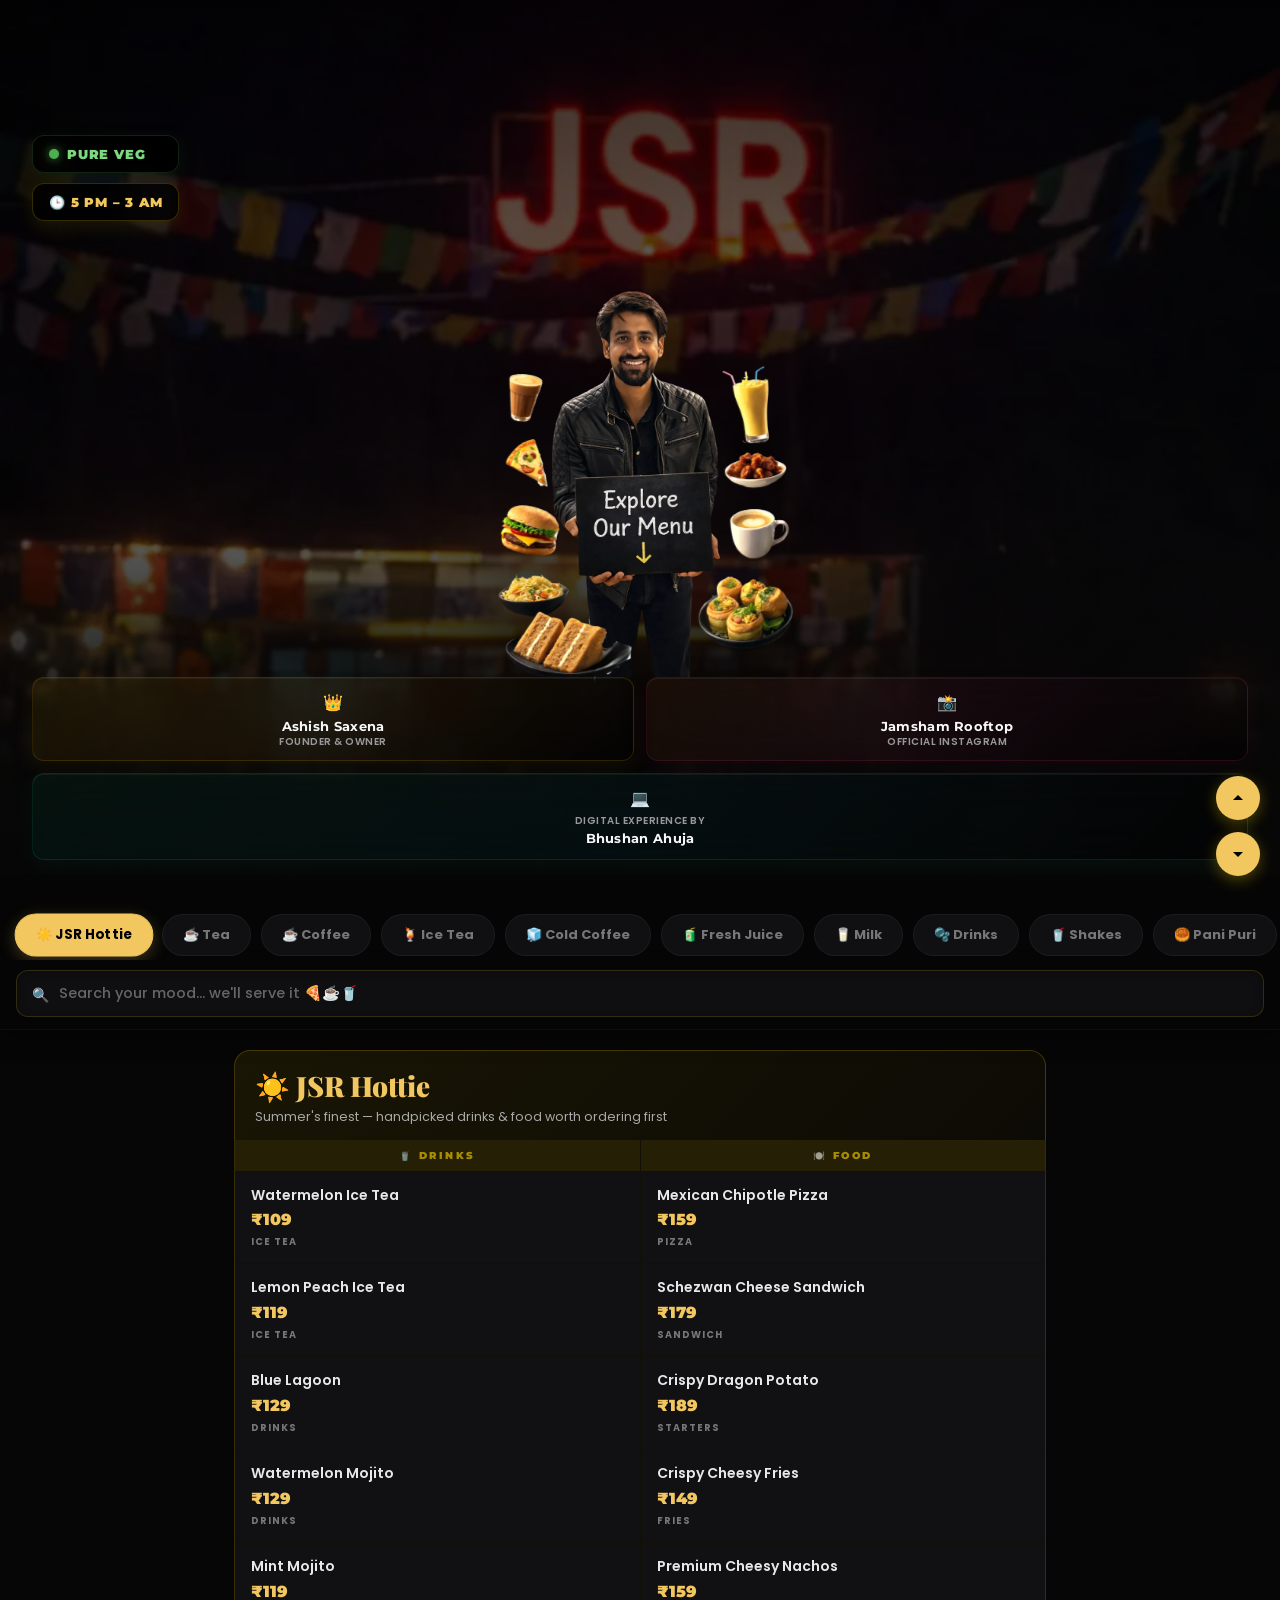
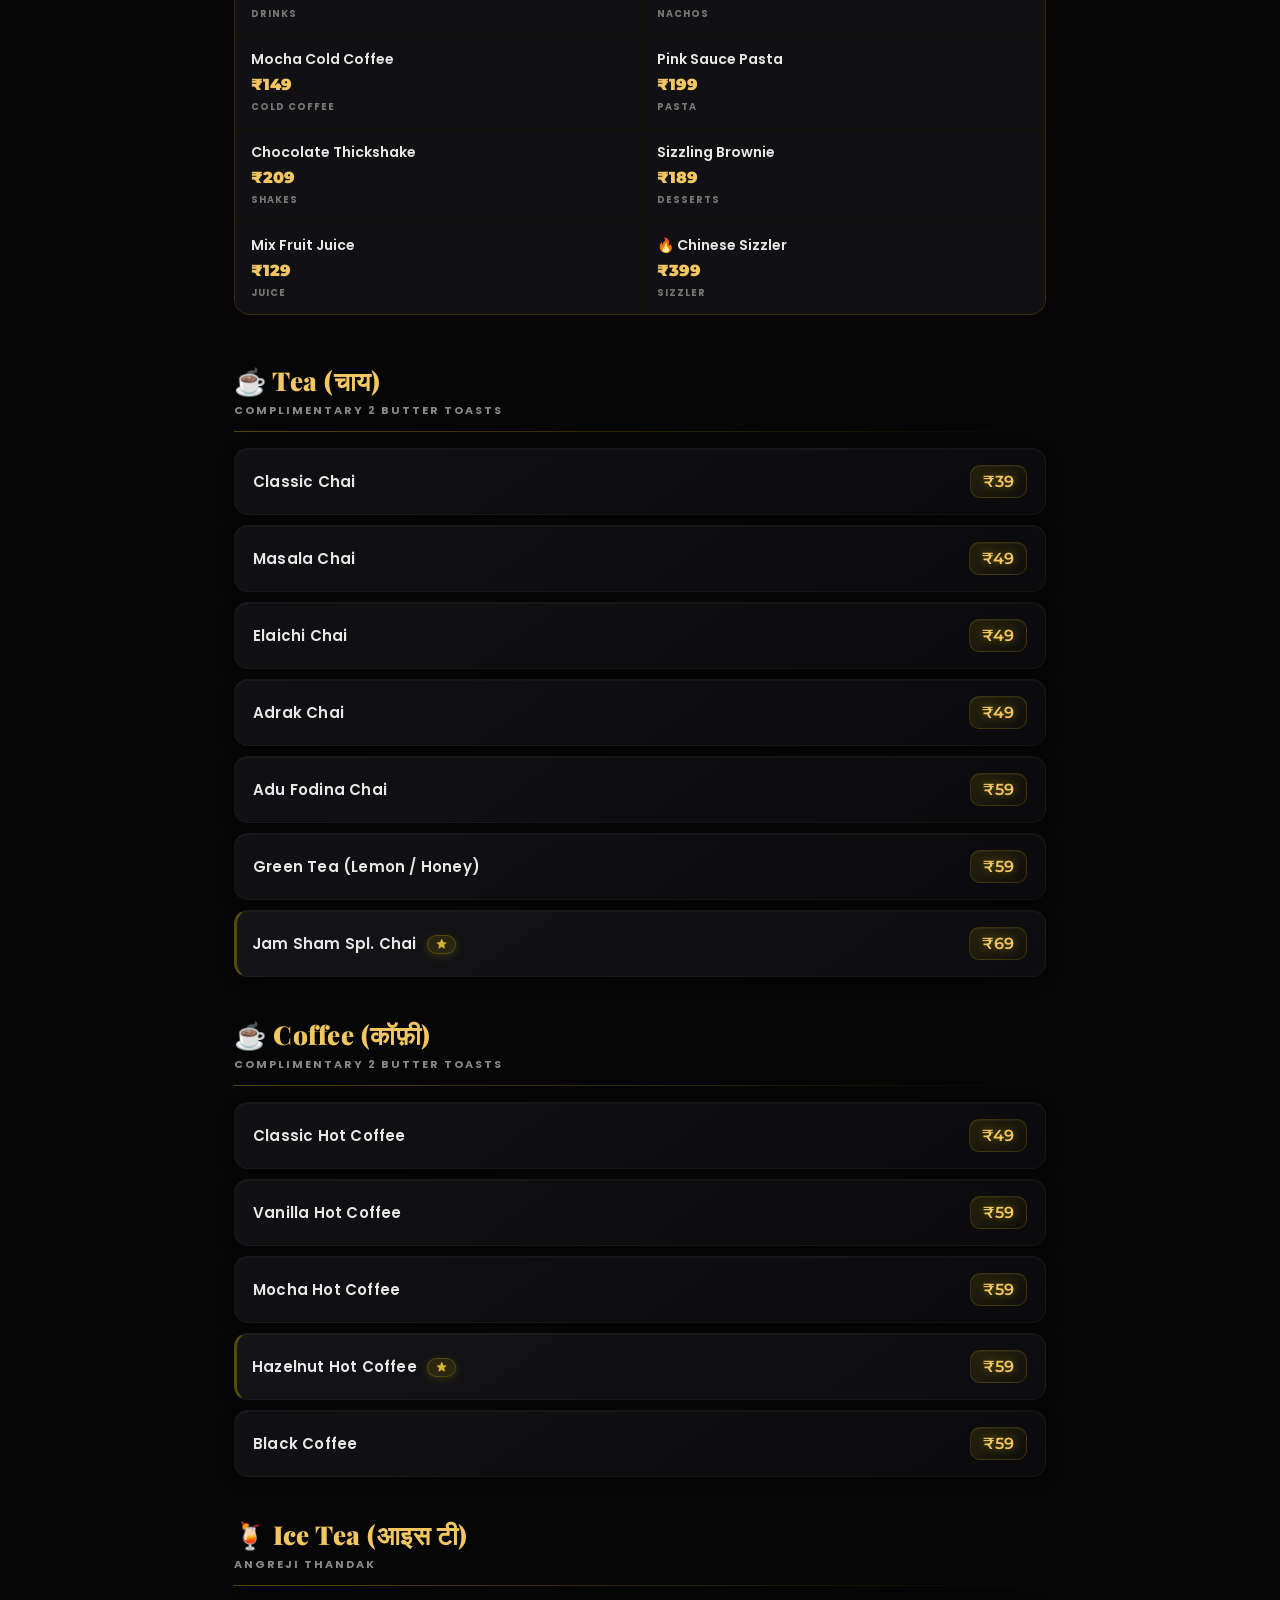
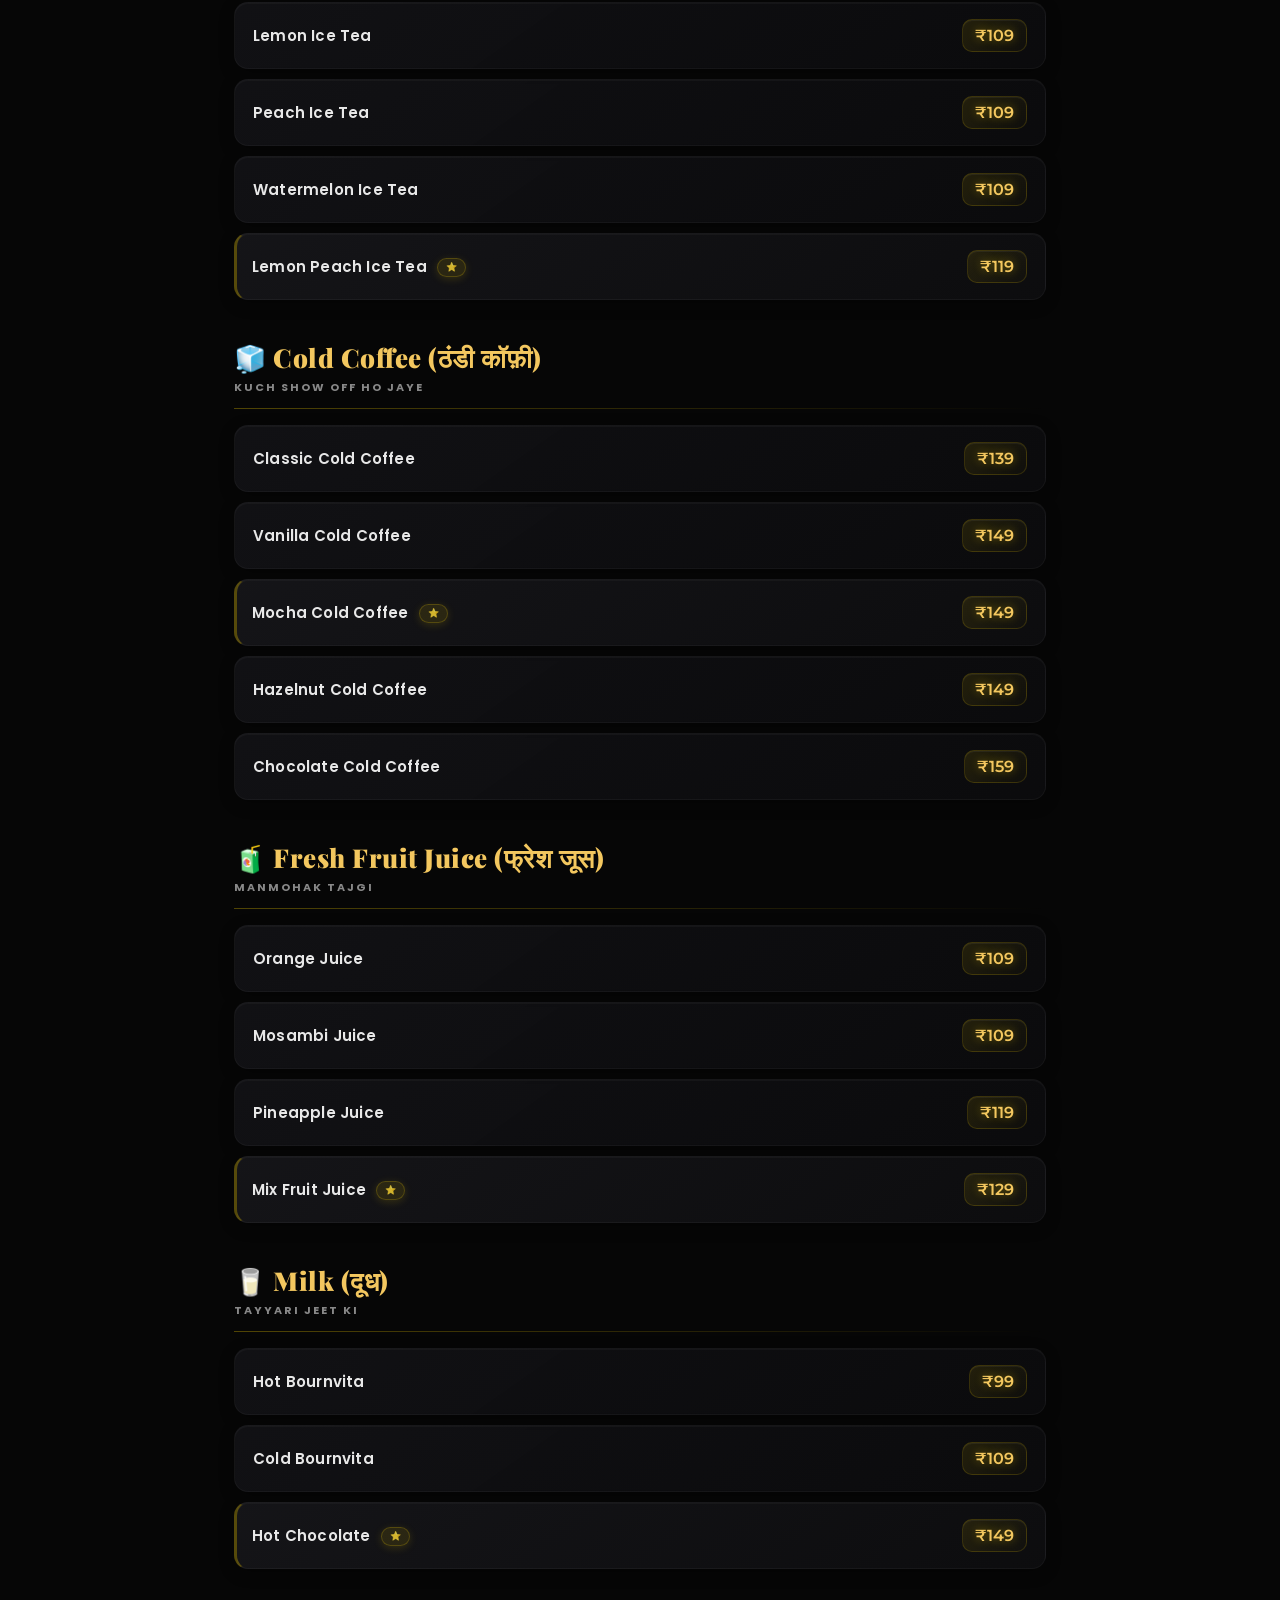
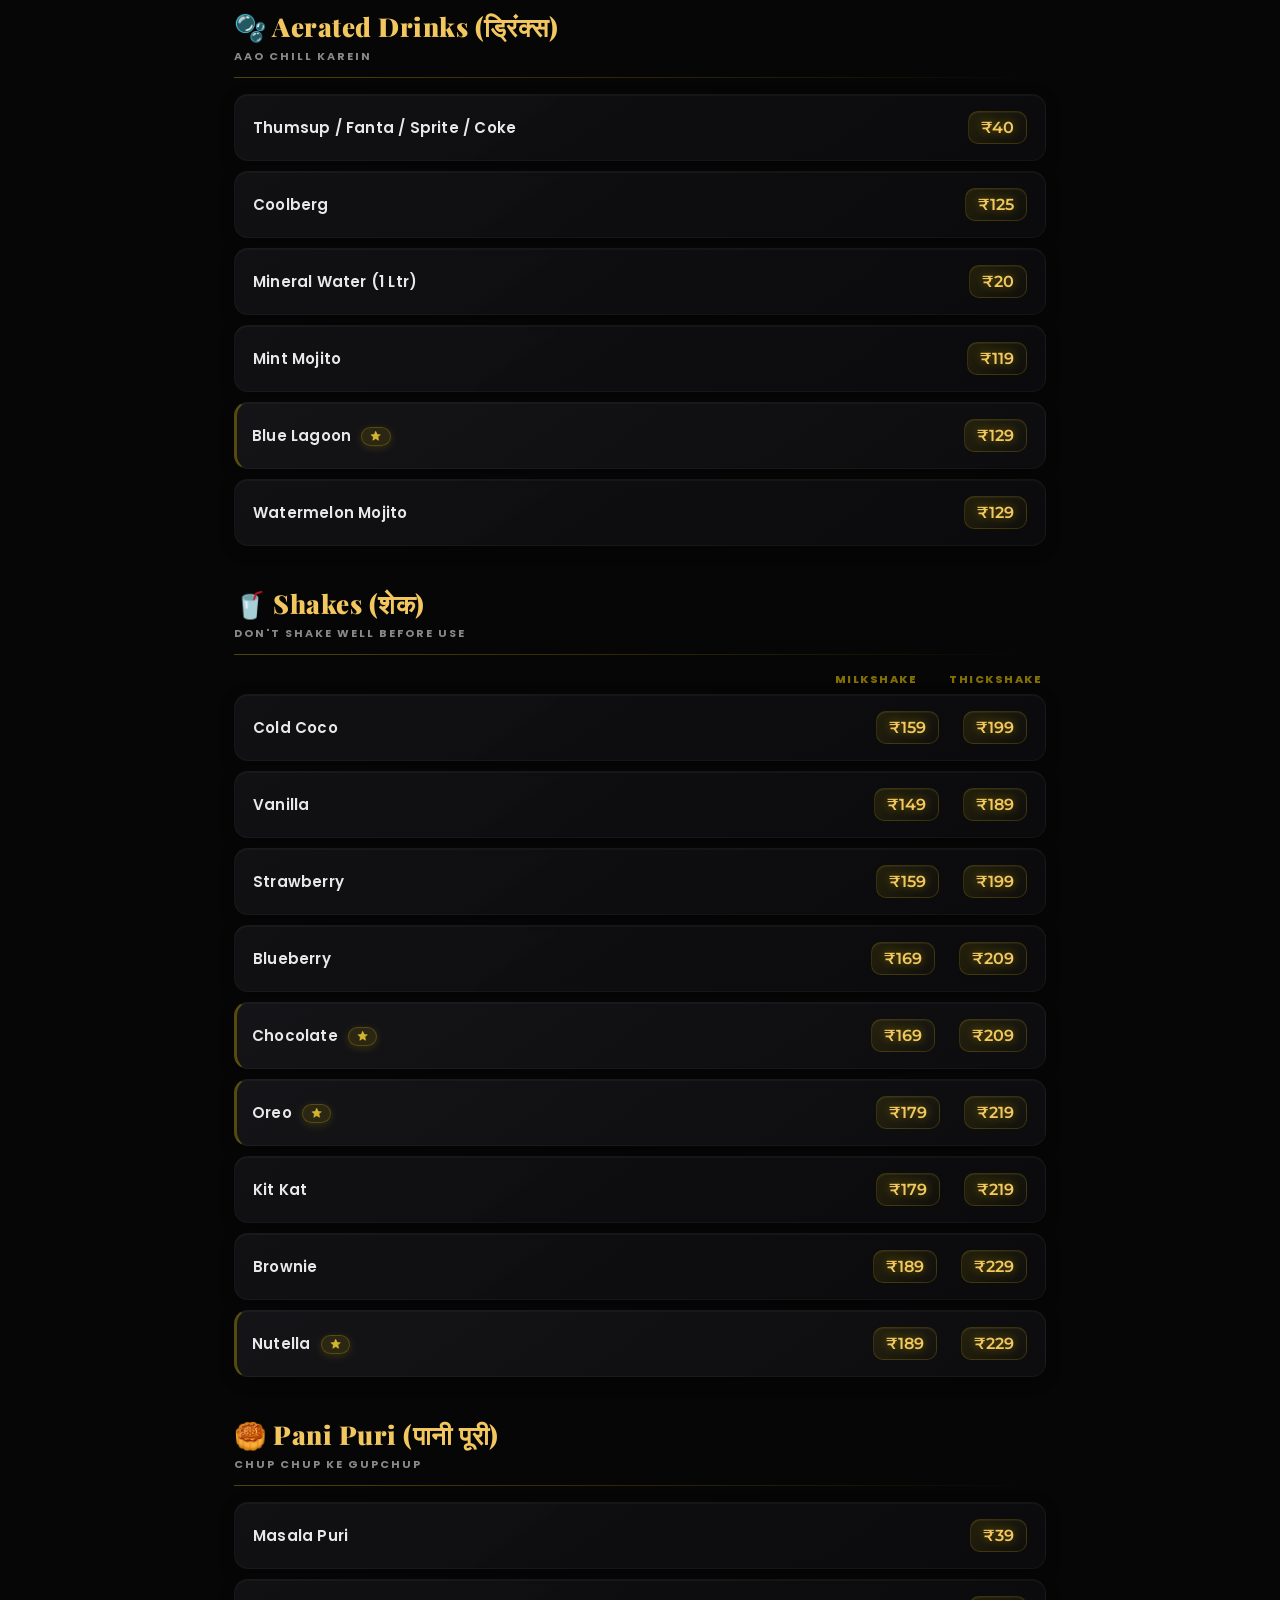
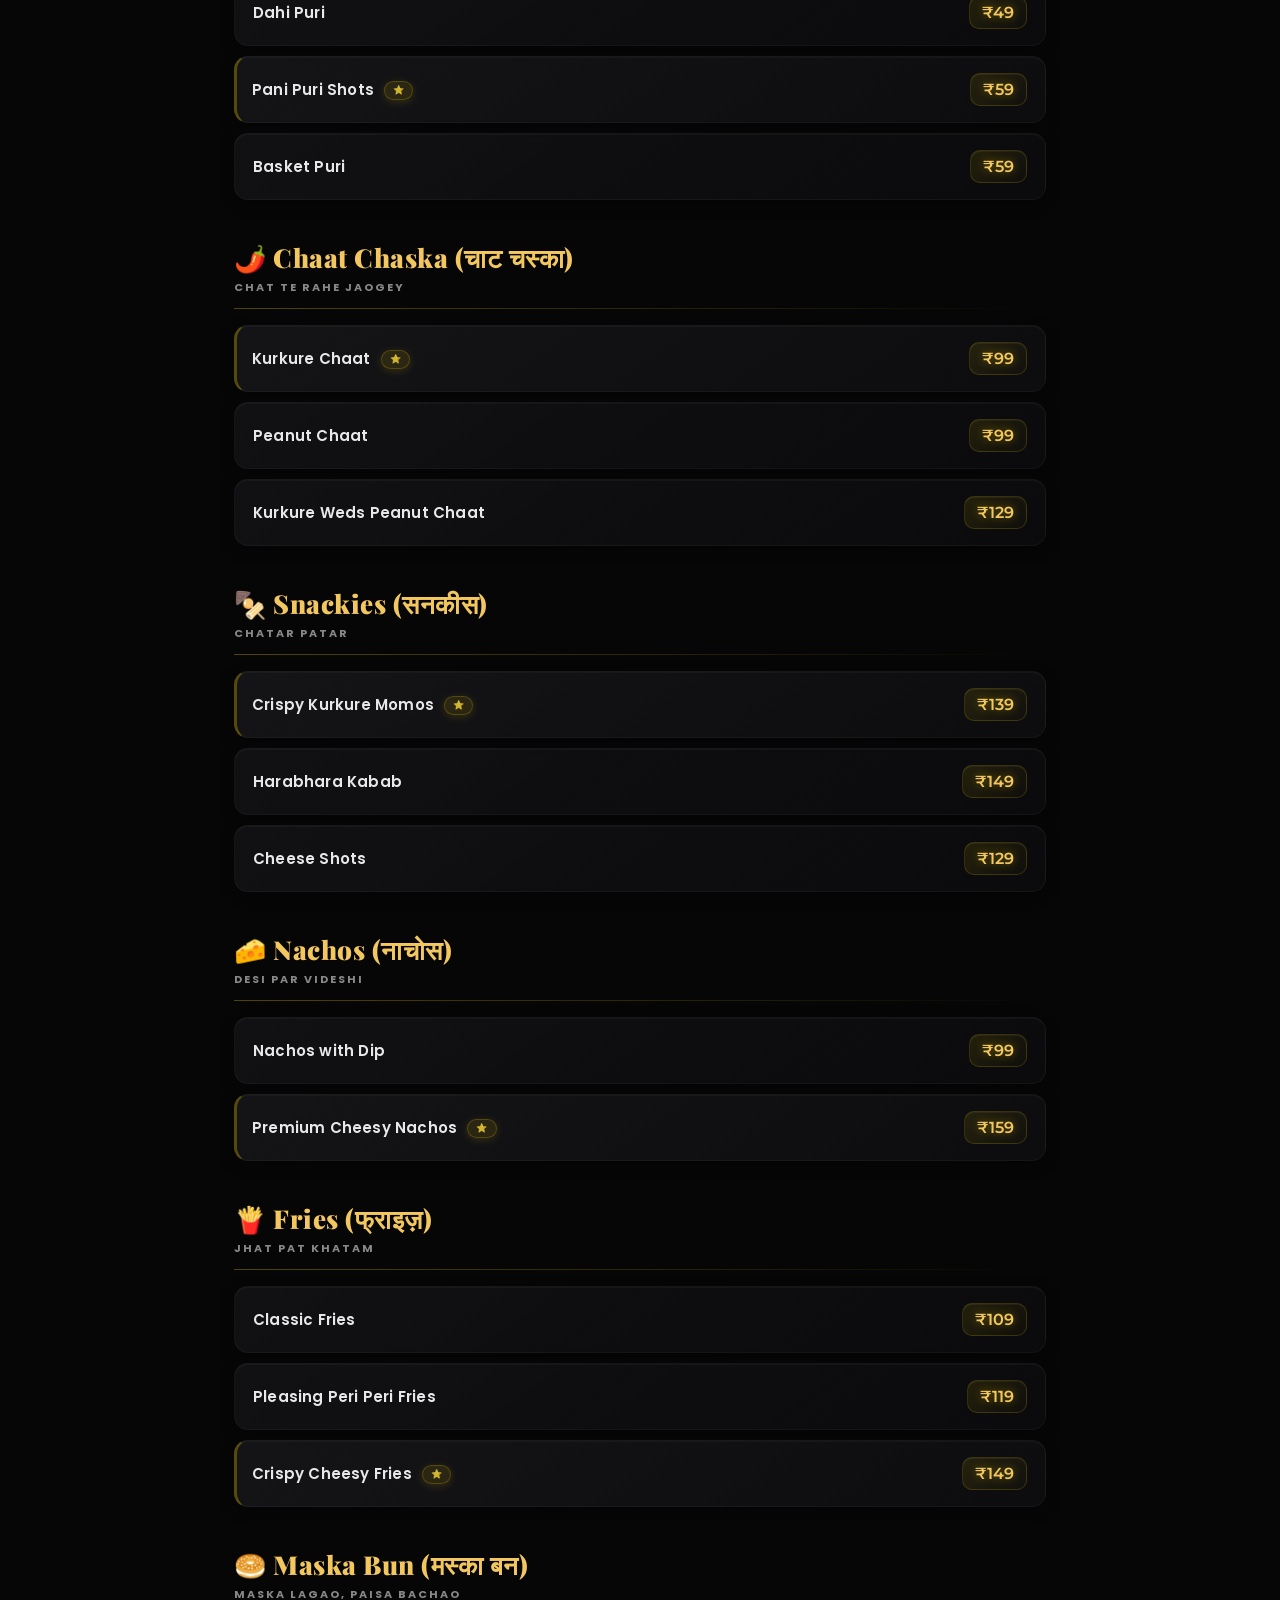
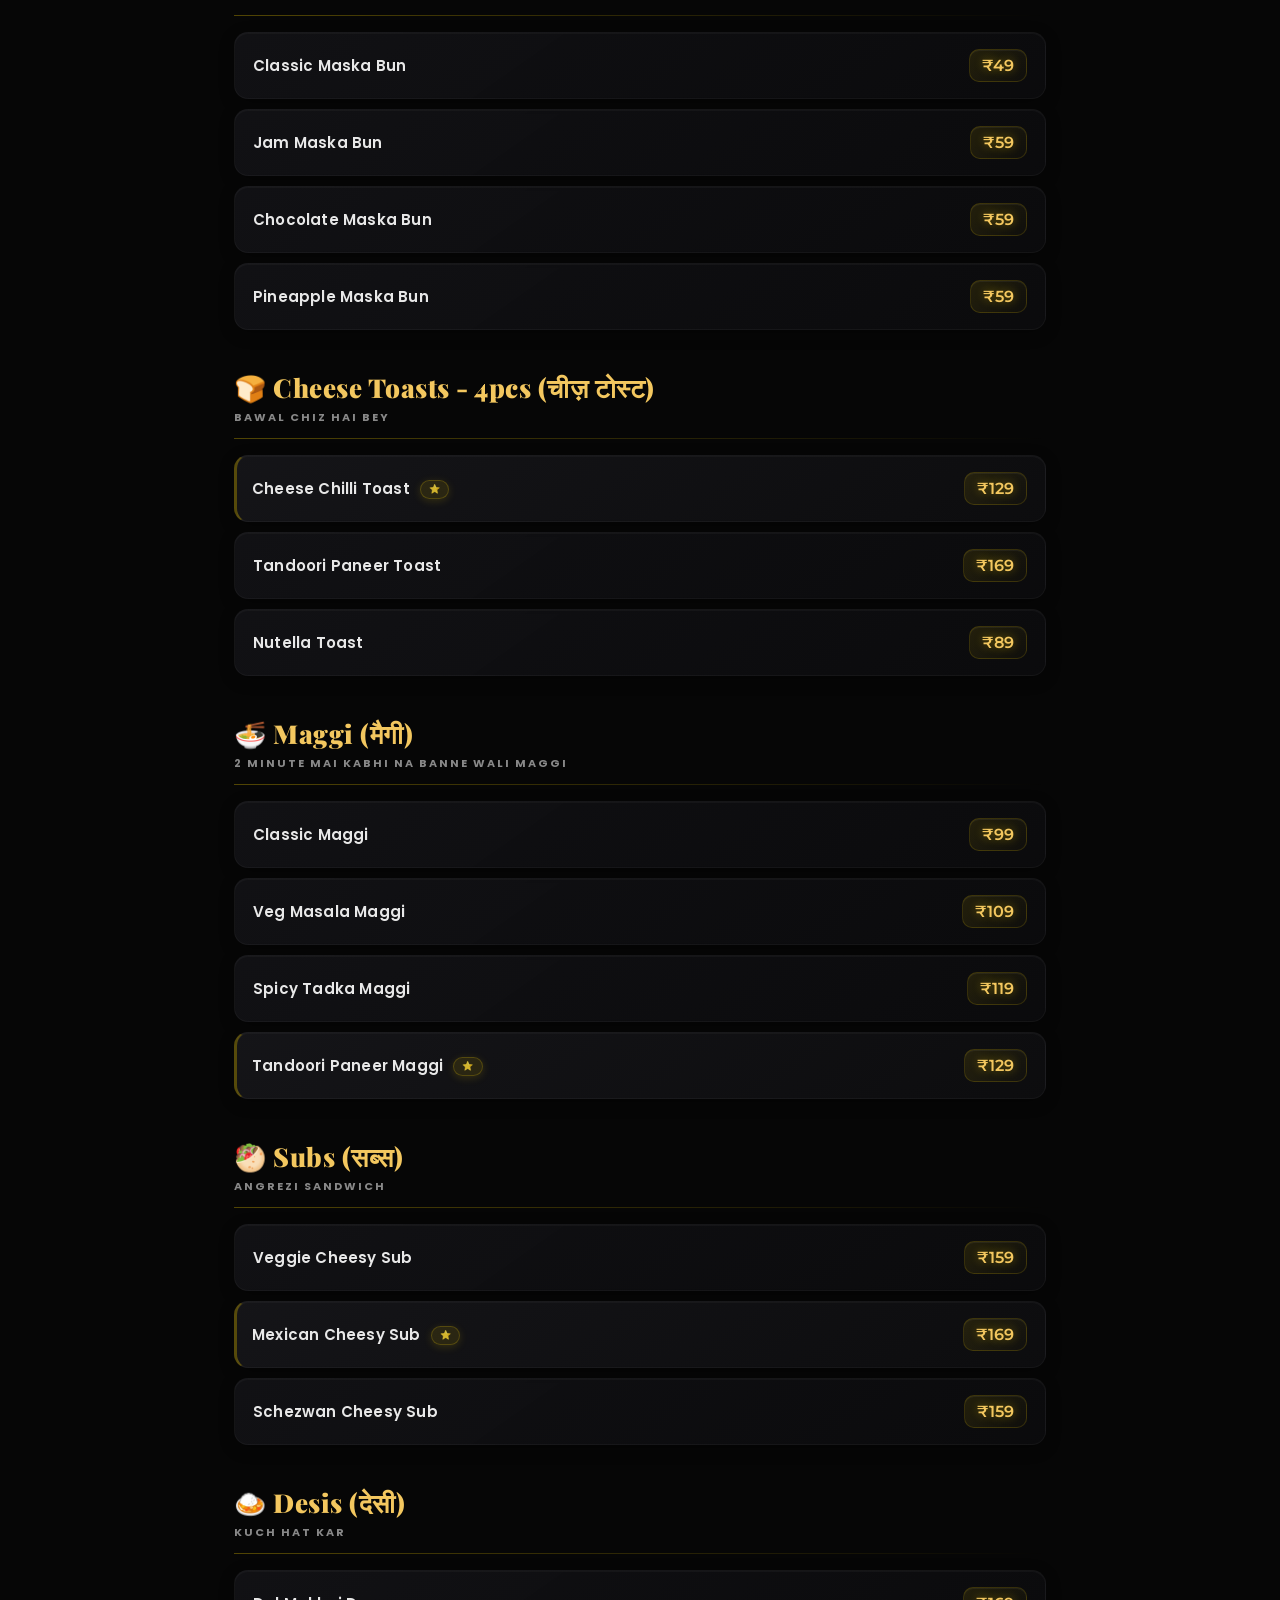
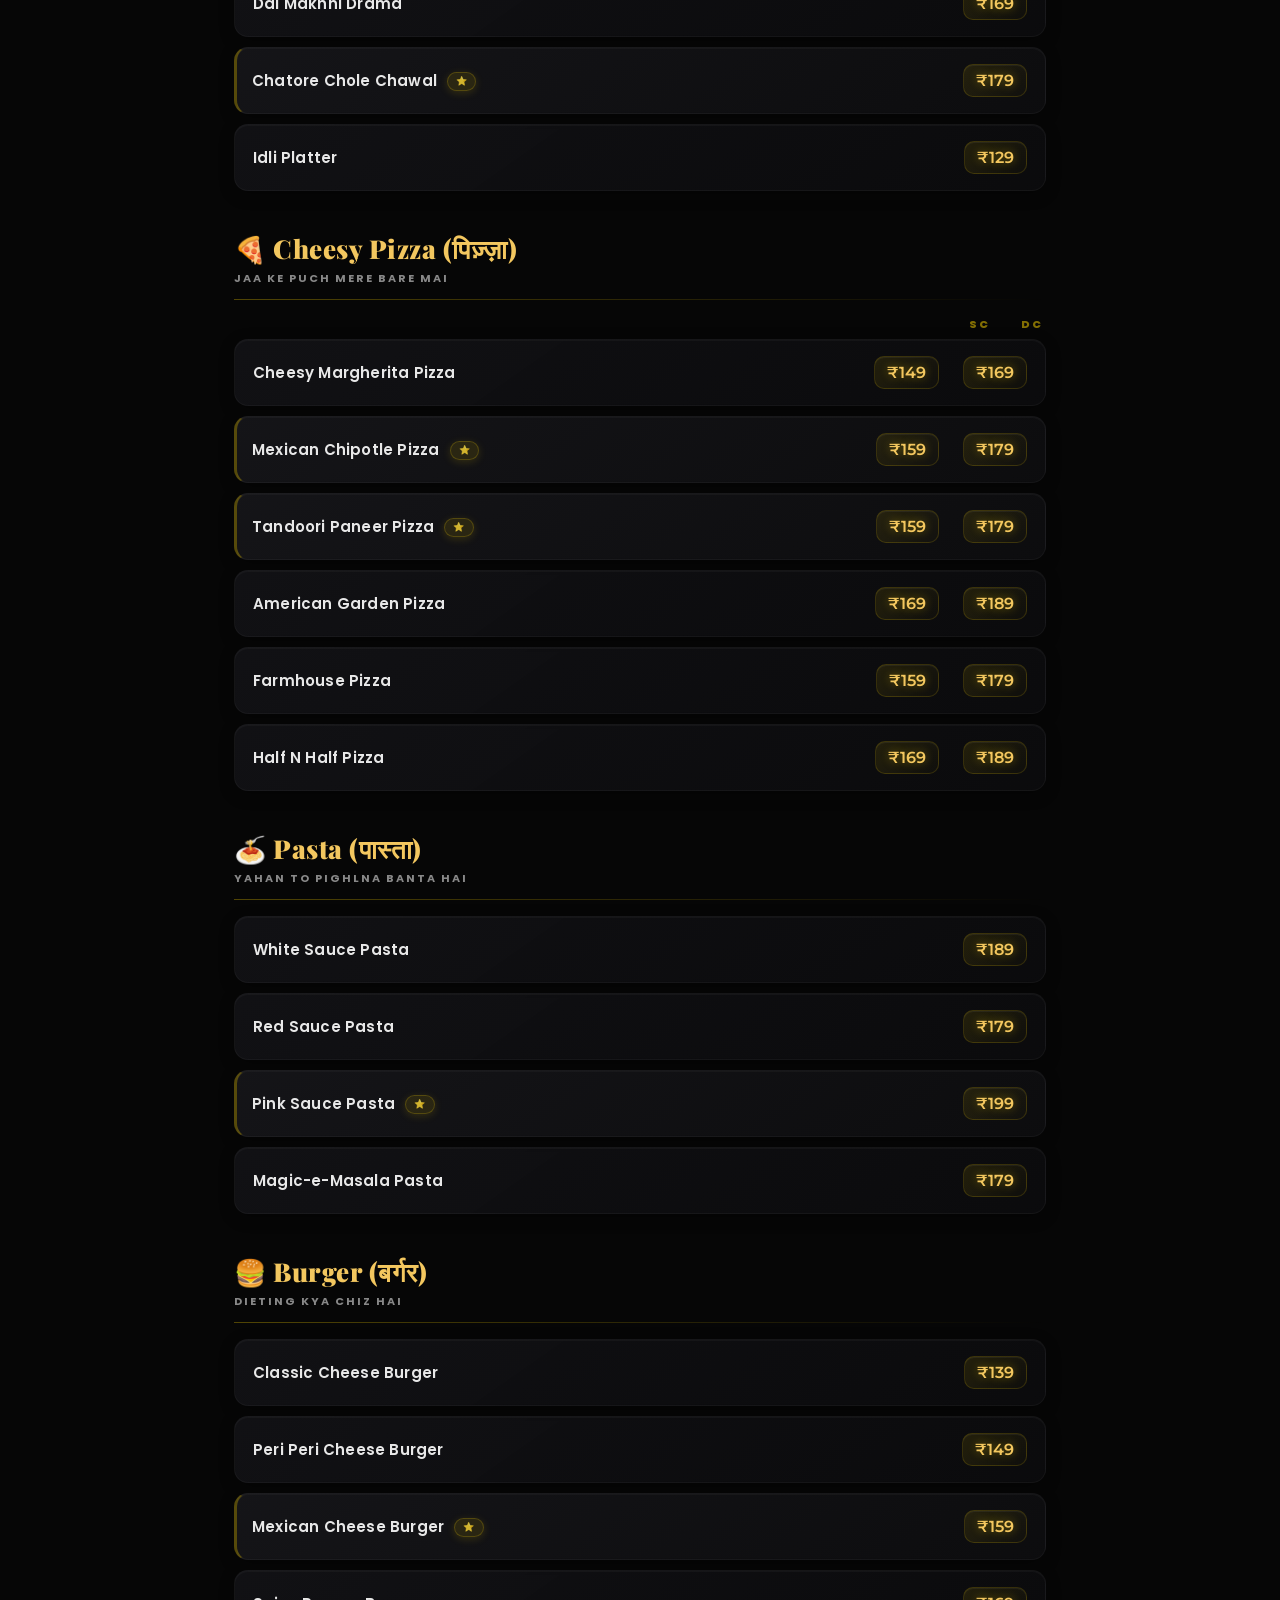
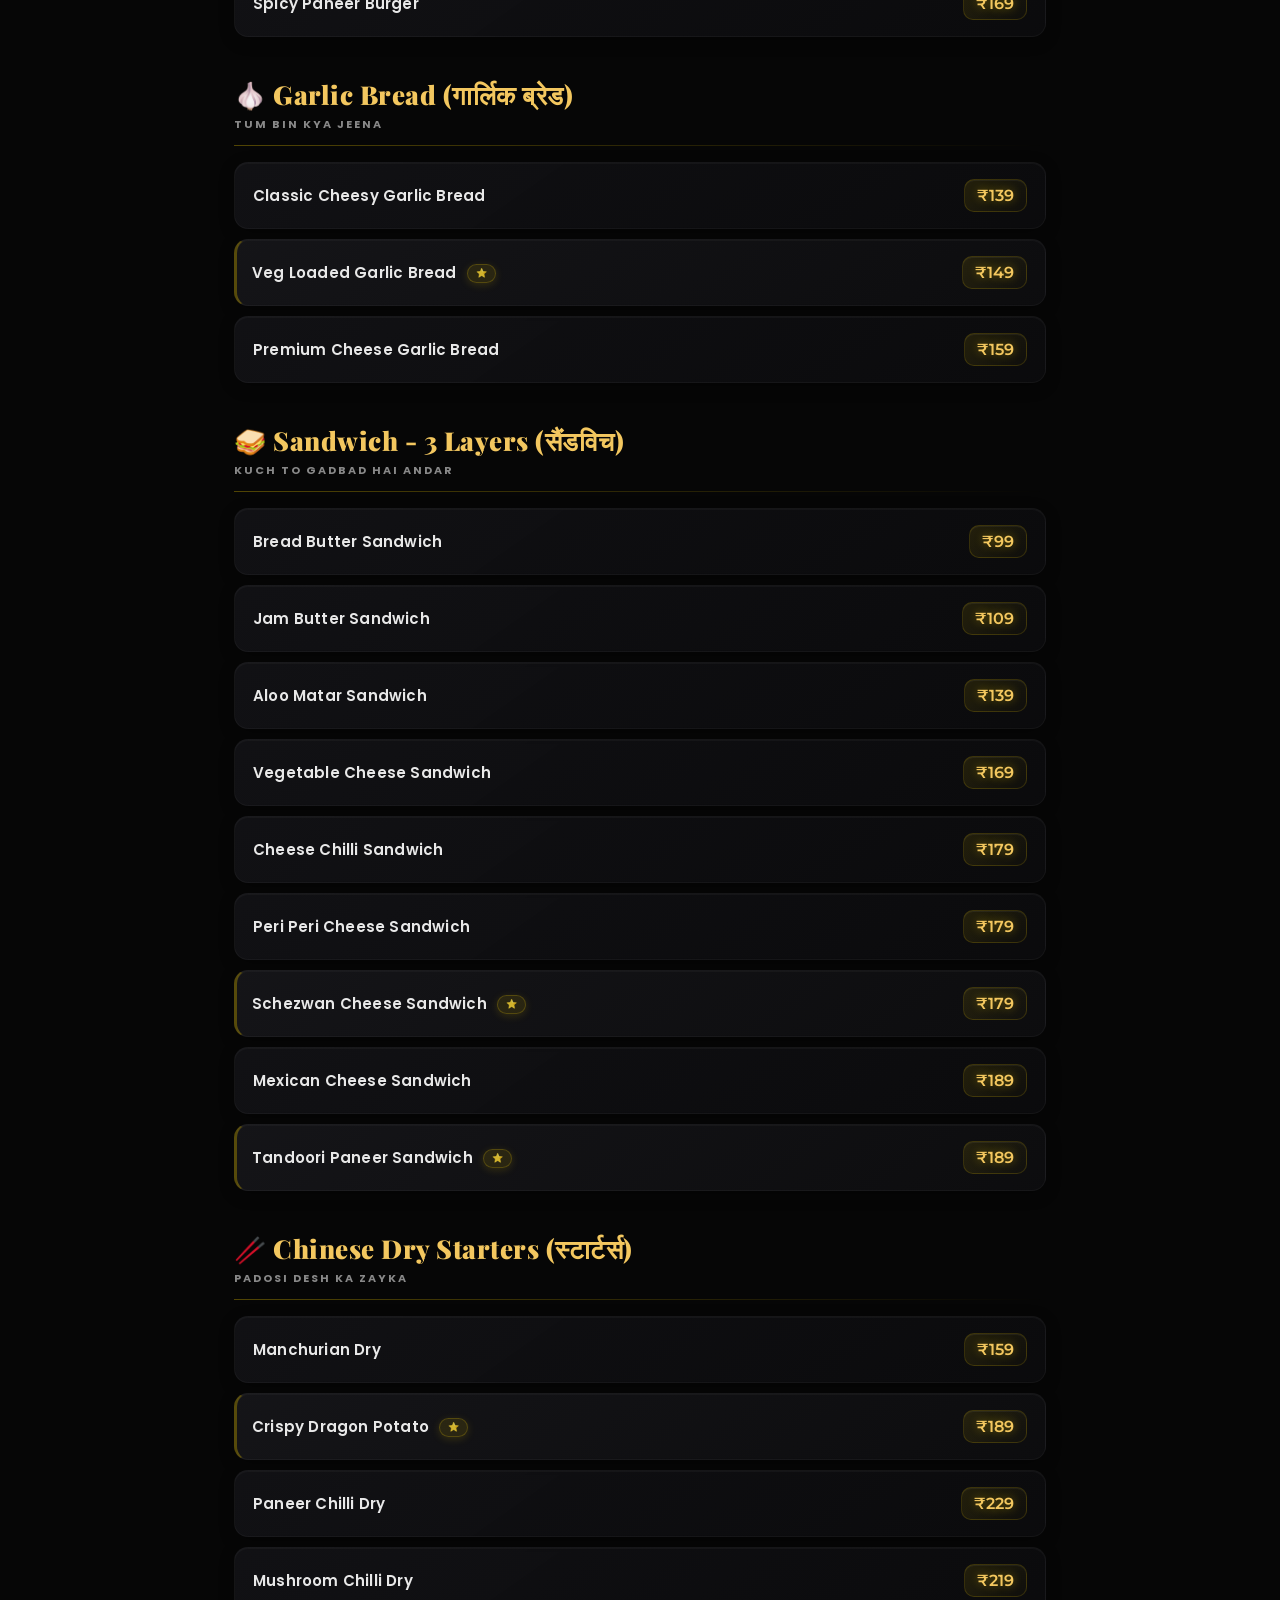
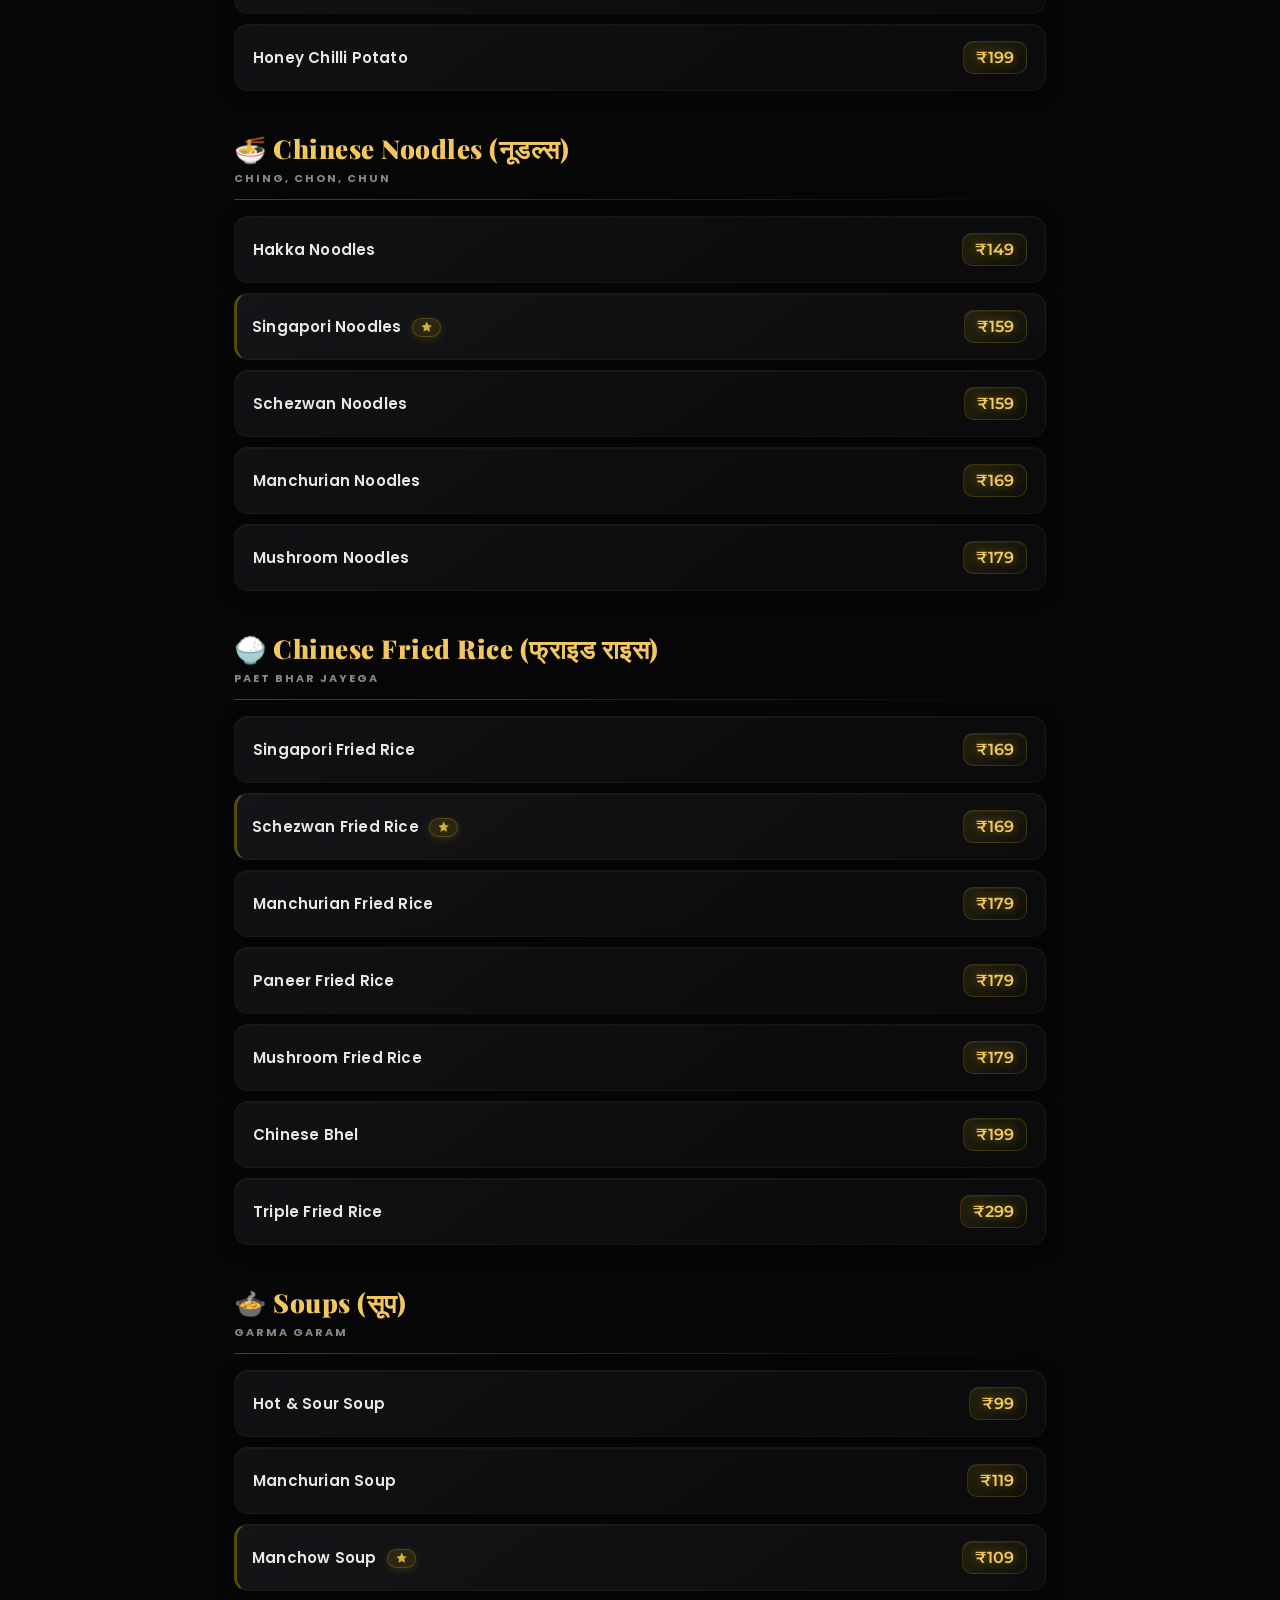
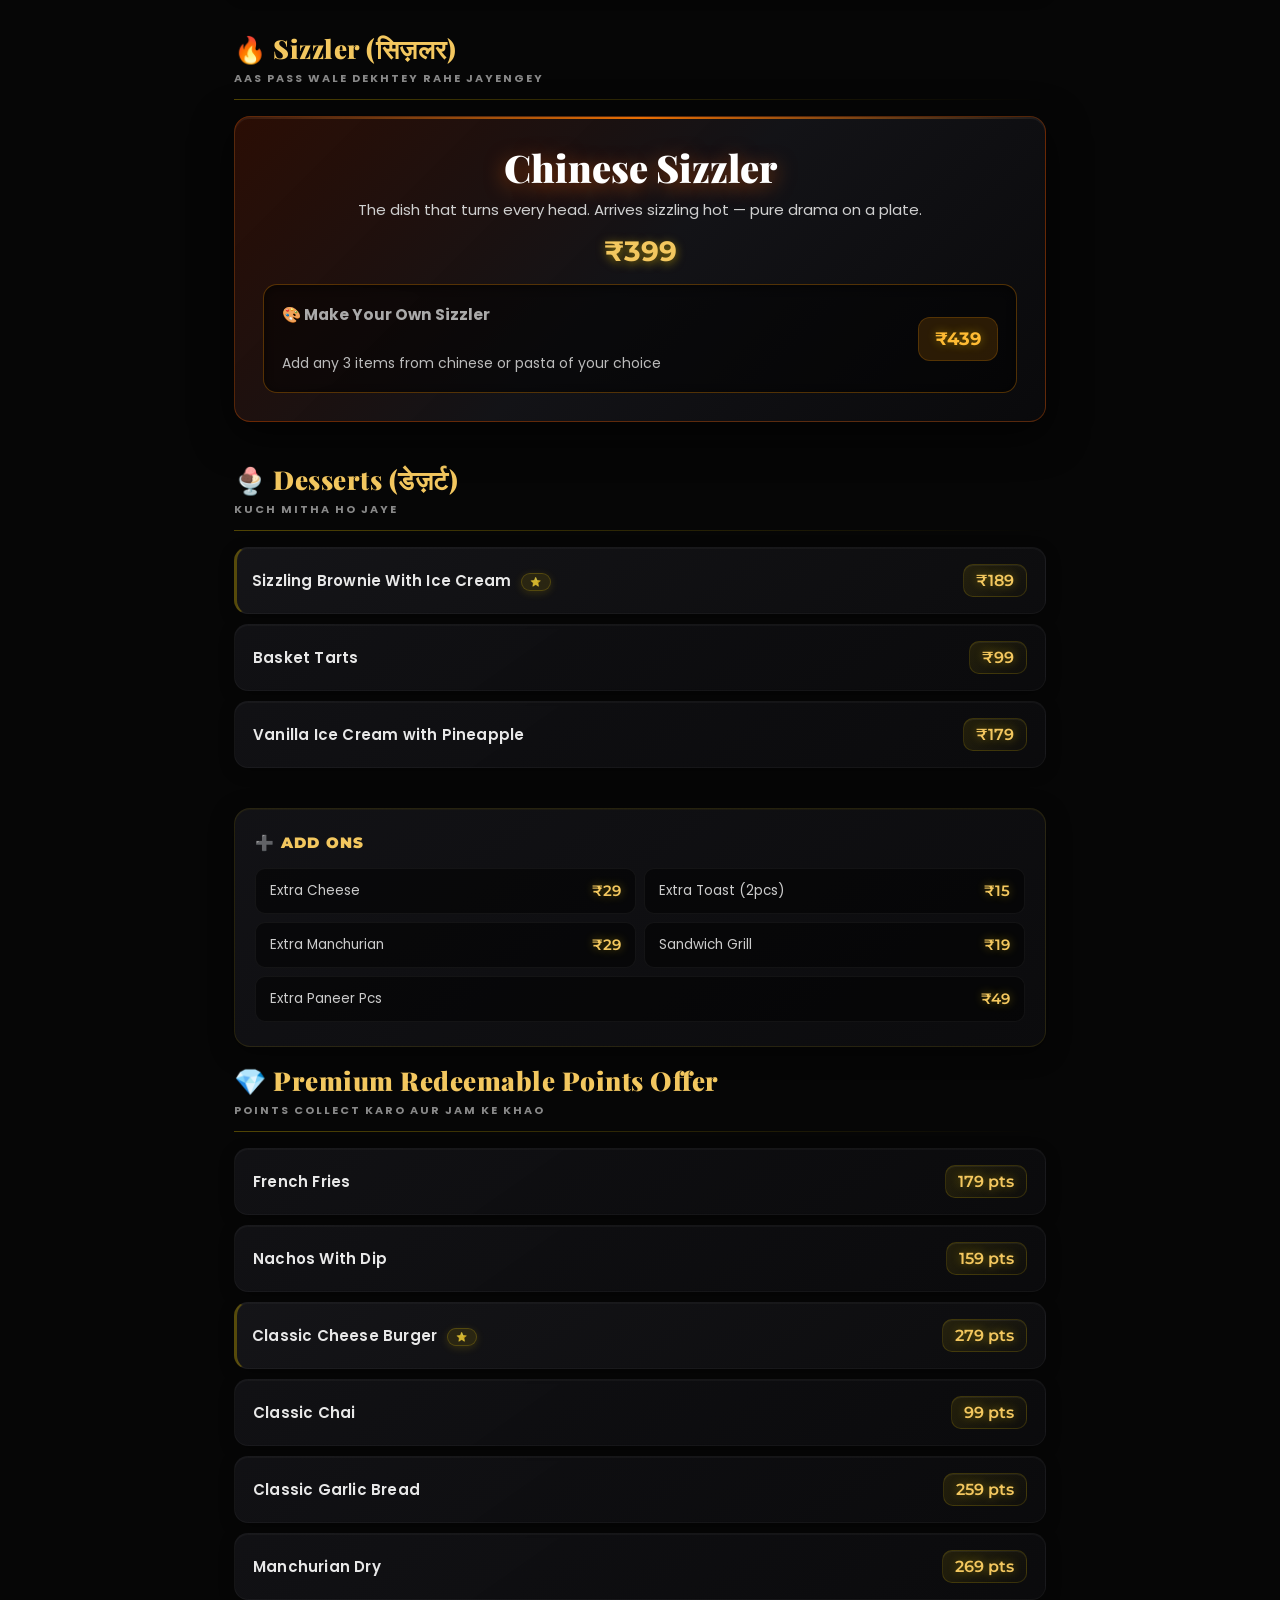
==== commit 580278a3: "Update index.html" ====
--- a/index.html
+++ b/index.html
@@ -10,6 +10,13 @@
 <meta property="og:image" content="hero-bg.webp">
 <meta property="og:type" content="website">
 <meta name="theme-color" content="#060606">
+  <script type="text/javascript">
+    (function(c,l,a,r,i,t,y){
+        c[a]=c[a]||function(){(c[a].q=c[a].q||[]).push(arguments)};
+        t=l.createElement(r);t.async=1;t.src="https://www.clarity.ms/tag/"+i;
+        y=l.getElementsByTagName(r)[0];y.parentNode.insertBefore(t,y);
+    })(window, document, "clarity", "script", "wort3b5ldd");
+</script>
 <link rel="preconnect" href="https://fonts.googleapis.com">
 <link rel="preconnect" href="https://fonts.gstatic.com" crossorigin>
 <link href="https://fonts.googleapis.com/css2?family=Poppins:wght@400;500;600;700&family=Playfair+Display:ital,wght@0,700;0,900;1,700&family=Montserrat:wght@600;700;900&display=swap" rel="stylesheet">
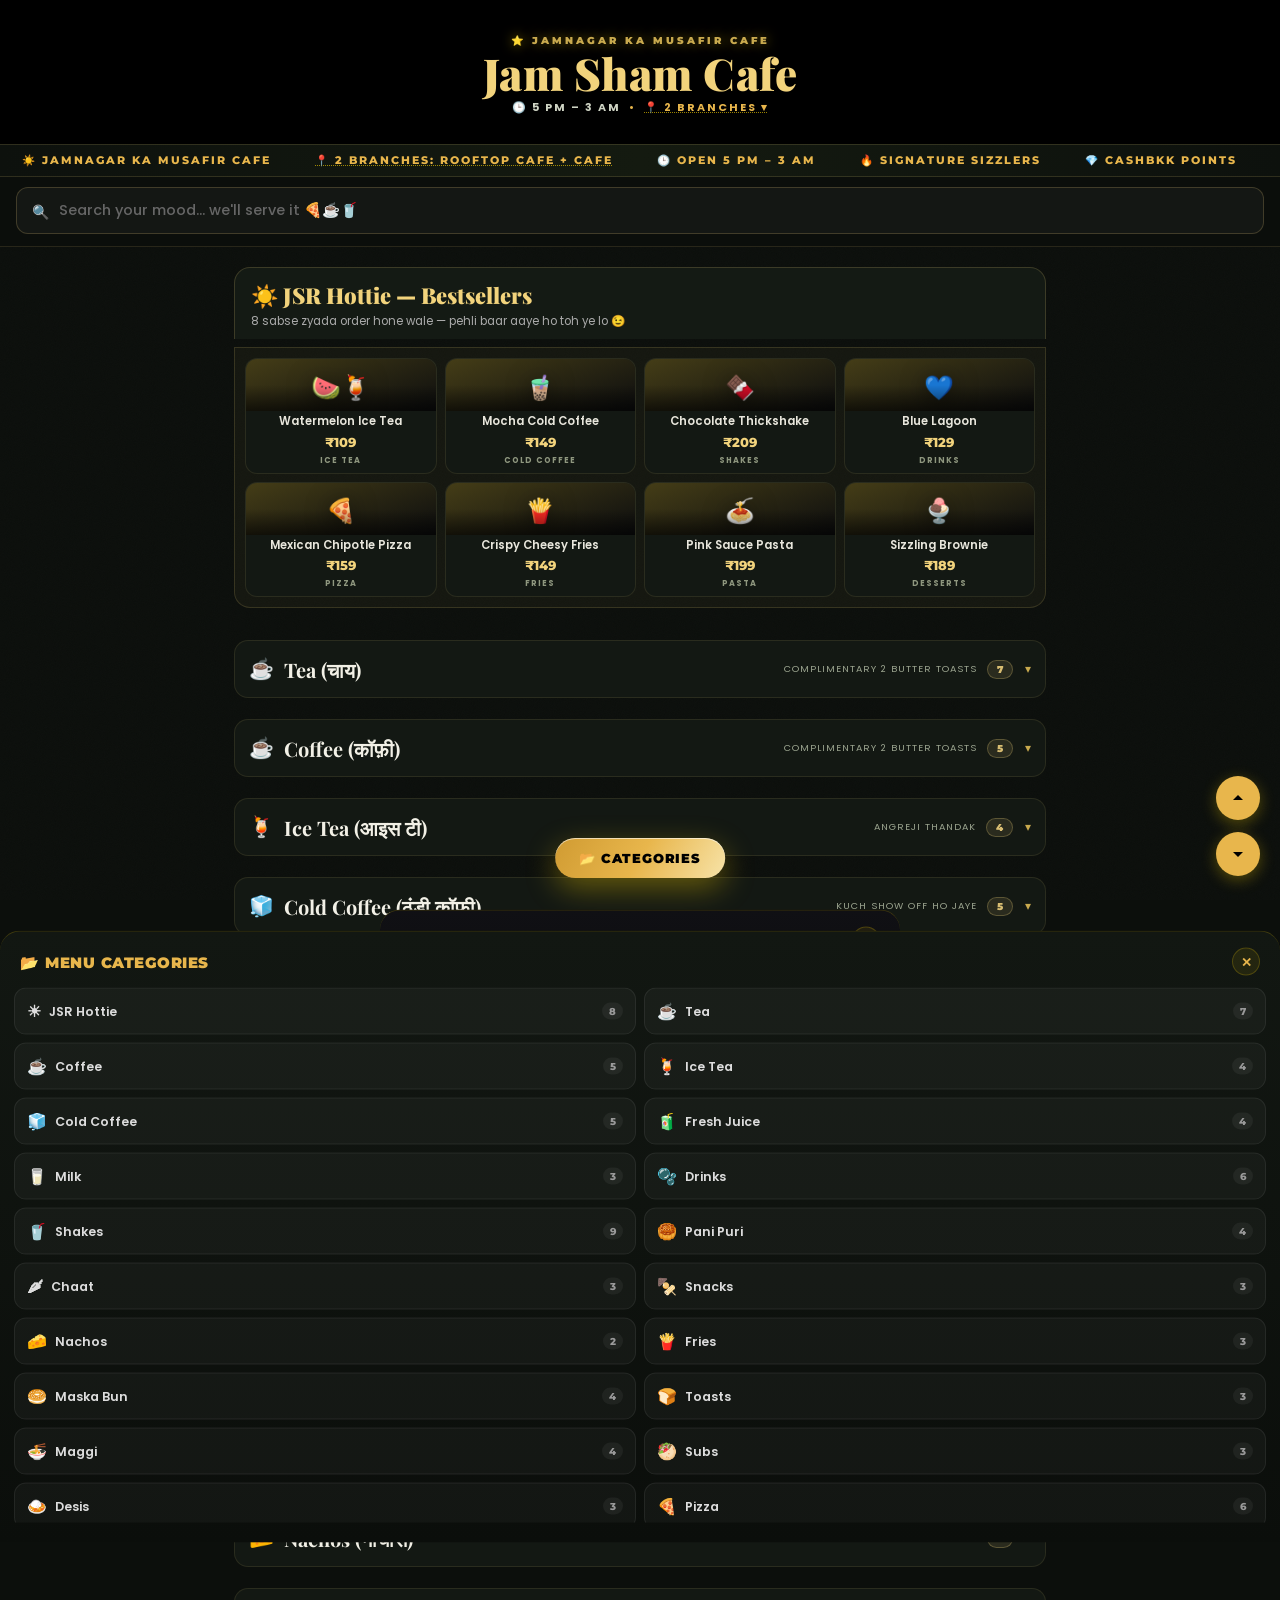
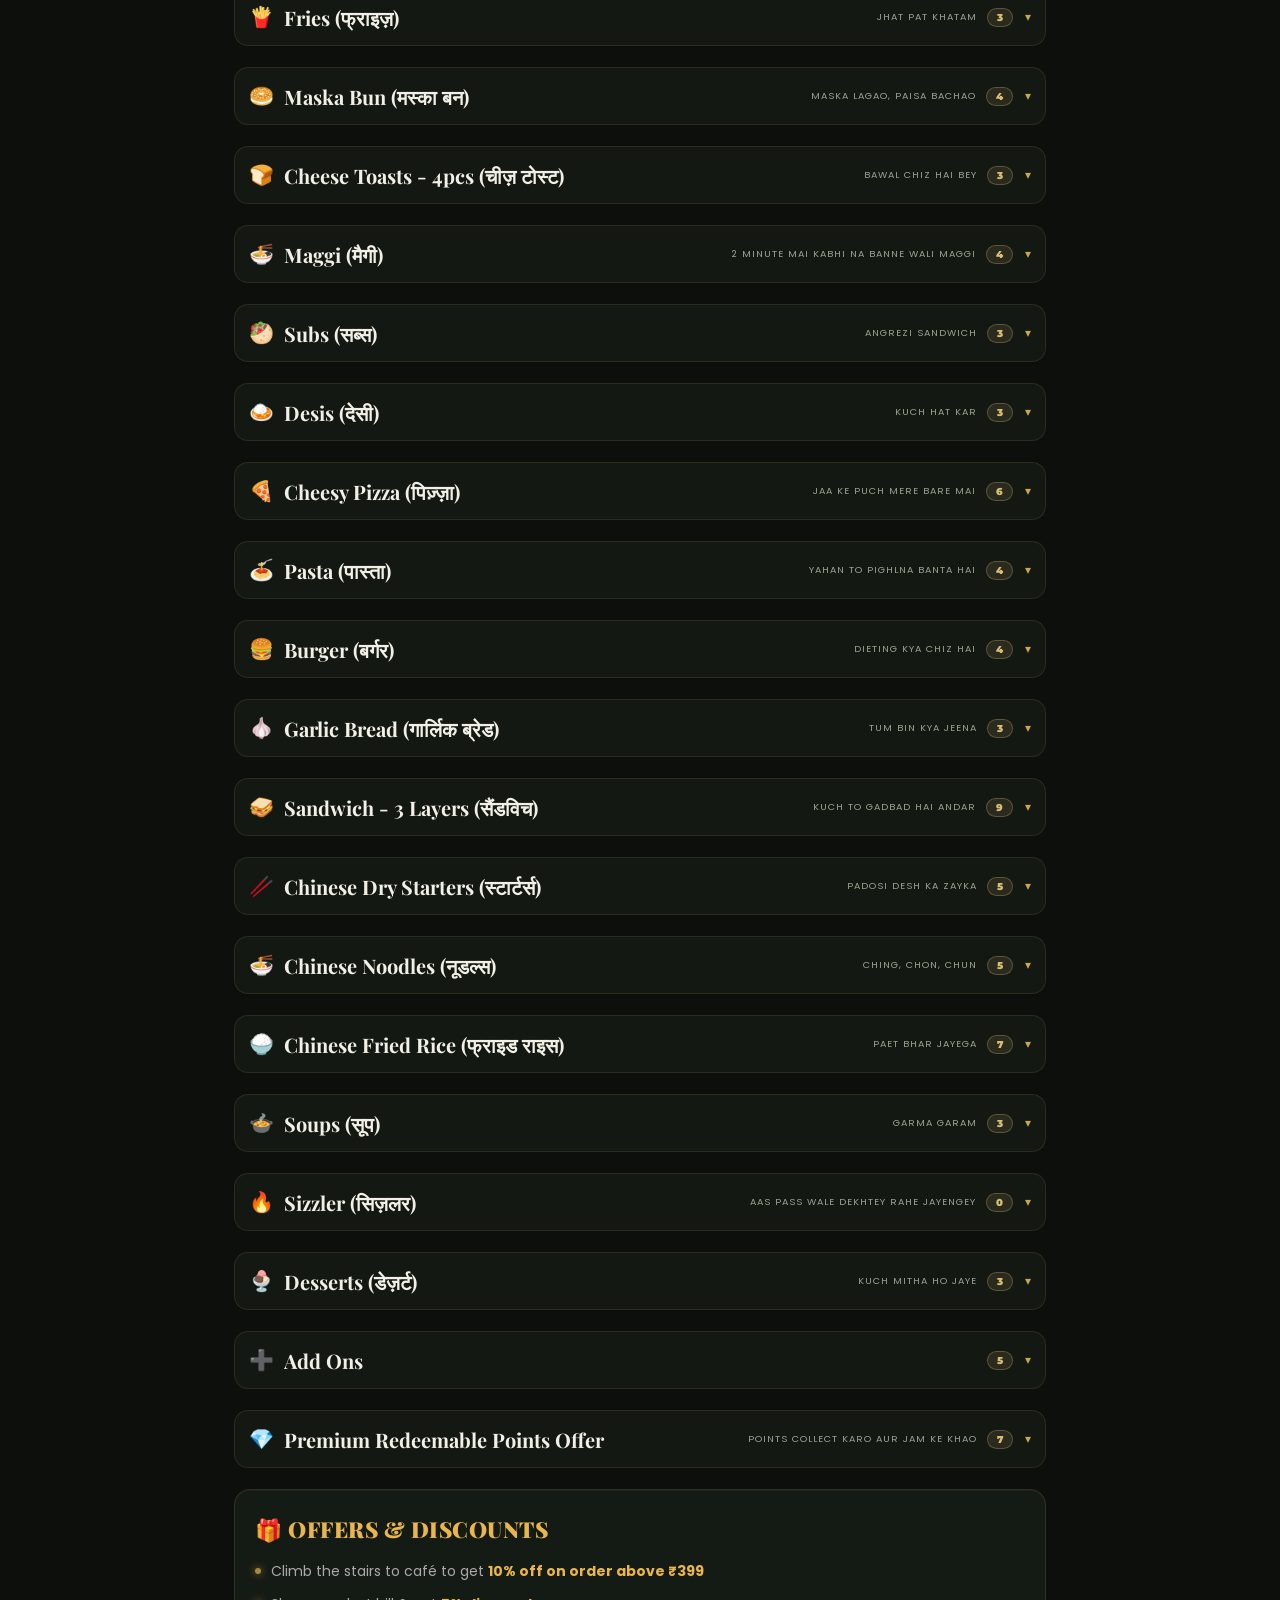
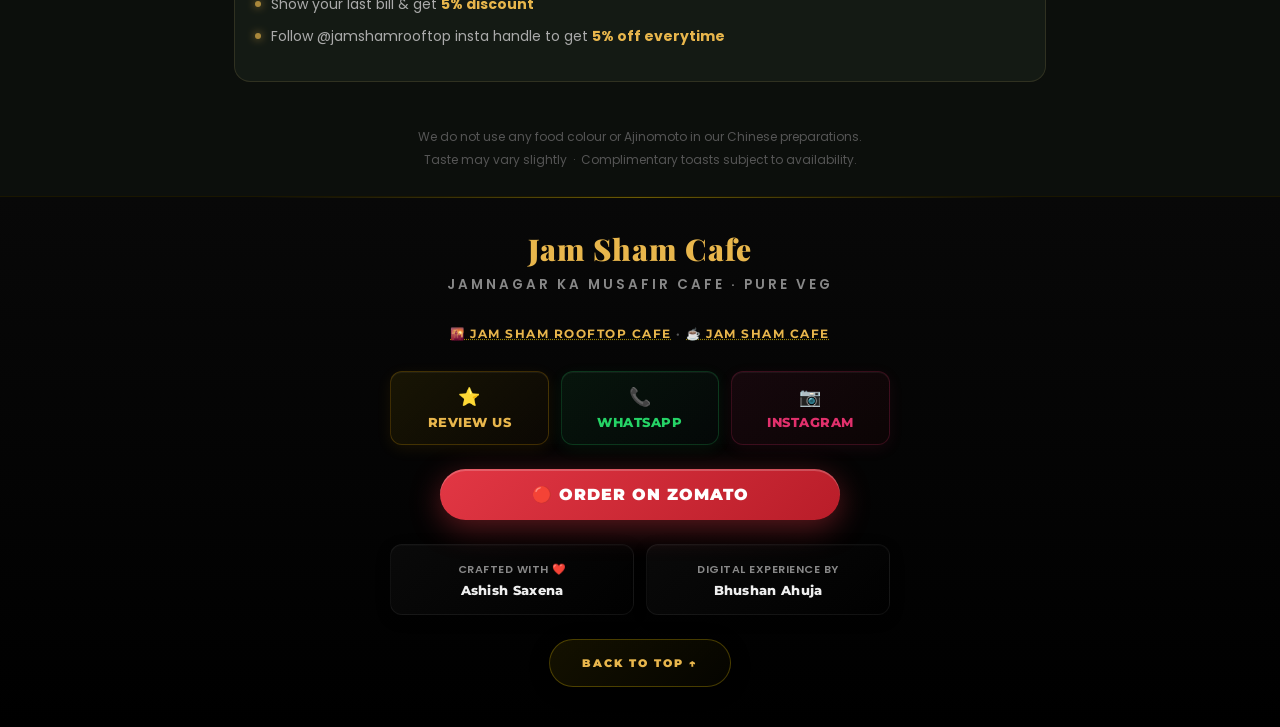
==== commit a537df71: "Update JSR menu with owner dashboard, review system and Vercel config" ====
--- a/index.html
+++ b/index.html
@@ -3,20 +3,13 @@
 <head>
 <meta charset="UTF-8">
 <meta name="viewport" content="width=device-width, initial-scale=1.0, maximum-scale=1.0, user-scalable=no">
-<title>Jam Sham Rooftop | Digital Menu</title>
-<meta name="description" content="Jam Sham Rooftop — Pure Veg Cafe, Jamnagar. Open 5 PM to 4 AM every day.">
-<meta property="og:title" content="Jam Sham Rooftop | Digital Menu">
-<meta property="og:description" content="Pure Veg Cafe · Jamnagar · Open 5 PM – 4 AM Daily">
+<title>Jam Sham Cafe | Digital Menu</title>
+<meta name="description" content="Jam Sham Cafe — Pure Veg Cafe, Jamnagar. Jamnagar Ka Musafir Cafe. Open 5 PM to 3 AM every day.">
+<meta property="og:title" content="Jam Sham Cafe | Digital Menu">
+<meta property="og:description" content="Jamnagar Ka Musafir Cafe · Pure Veg · 2 Branches · Open 5 PM – 3 AM">
 <meta property="og:image" content="hero-bg.webp">
 <meta property="og:type" content="website">
 <meta name="theme-color" content="#060606">
-  <script type="text/javascript">
-    (function(c,l,a,r,i,t,y){
-        c[a]=c[a]||function(){(c[a].q=c[a].q||[]).push(arguments)};
-        t=l.createElement(r);t.async=1;t.src="https://www.clarity.ms/tag/"+i;
-        y=l.getElementsByTagName(r)[0];y.parentNode.insertBefore(t,y);
-    })(window, document, "clarity", "script", "wort3b5ldd");
-</script>
 <link rel="preconnect" href="https://fonts.googleapis.com">
 <link rel="preconnect" href="https://fonts.gstatic.com" crossorigin>
 <link href="https://fonts.googleapis.com/css2?family=Poppins:wght@400;500;600;700&family=Playfair+Display:ital,wght@0,700;0,900;1,700&family=Montserrat:wght@600;700;900&display=swap" rel="stylesheet">
@@ -29,16 +22,66 @@
 #pb{position:fixed;top:0;left:0;height:3px;background:linear-gradient(90deg,var(--gold2),var(--gold),#fffbe0);width:0%;z-index:9999;transition:width .07s linear;box-shadow:0 0 10px rgba(255,215,0,.6)}
 
 /* HERO SYSTEM */
-.hero-wrap{position:relative;background:#000;overflow:hidden;height:100dvh;min-height:650px;display:flex;flex-direction:column;z-index:100}
-.hero-bg{position:absolute;inset:0;width:100%;height:100%;object-fit:cover;object-position:center top;z-index:1;filter:brightness(0.35)}
+.hero-wrap{position:relative;background:#000;overflow:hidden;display:flex;flex-direction:column;z-index:100}
 .hero-vig{position:absolute;inset:0;z-index:3;background:linear-gradient(to bottom,rgba(0,0,0,0.4) 0%,transparent 25%,transparent 60%,rgba(6,6,6,0.95) 85%,#060606 100%)}
-.hero-content{position:relative;flex:1;display:flex;flex-direction:column;z-index:10;width:100%;height:100%}
-.hero-header{padding:clamp(12vh, 15vh, 20vh) clamp(20px, 5vw, 32px) 0;display:flex;flex-direction:column;justify-content:flex-start;z-index:15}
+.hero-content{position:relative;display:flex;flex-direction:column;z-index:10;width:100%}
+.hero-header{padding:clamp(20px, 5vh, 40px) clamp(20px, 5vw, 32px) 0;display:flex;flex-direction:column;justify-content:flex-start;z-index:15}
 .hero-labels{display:flex;justify-content:space-between;align-items:flex-start}
-.hero-stage{flex:1;position:relative;display:flex;align-items:center;justify-content:center;min-height:35vh;cursor:pointer;z-index:10}
-.hero-owner{height:100%;max-height:55vh;max-width:80vw;object-fit:contain;animation:fA 7s ease-in-out infinite;pointer-events:none;will-change:transform}
-.hero-food{position:absolute;left:50%;top:50%;transform:translate(-50%,-50%) scale(.9);height:115%;max-height:65vh;max-width:90vw;object-fit:contain;z-index:6;animation:fB 11s ease-in-out infinite;pointer-events:none;opacity:1;filter:brightness(1.05) drop-shadow(0 20px 40px rgba(0,0,0,0.6));will-change:transform}
-.hero-footer{padding:0 clamp(20px, 5vw, 32px) clamp(24px, 5vh, 40px);display:flex;flex-direction:column;justify-content:flex-end;z-index:15}
+.hero-stage{flex:1;position:relative;display:flex;align-items:center;justify-content:center;min-height:35vh;cursor:pointer;z-index:10;perspective:900px;transform-style:preserve-3d;will-change:transform}
+.hero-owner{height:100%;max-height:55vh;max-width:80vw;object-fit:contain;animation:fA 7s ease-in-out infinite;pointer-events:none;will-change:transform;translate:calc(var(--tx,0px)*0.6) calc(var(--ty,0px)*0.6)}
+.hero-food{position:absolute;left:50%;top:50%;transform:translate(-50%,-50%) scale(.9);height:115%;max-height:65vh;max-width:90vw;object-fit:contain;z-index:6;animation:fB 11s ease-in-out infinite;pointer-events:none;opacity:1;filter:brightness(1.05) drop-shadow(0 20px 40px rgba(0,0,0,0.6));will-change:transform;translate:calc(var(--tx,0px)*-1.1) calc(var(--ty,0px)*-1.1)}
+.hero-footer{padding:0 clamp(20px, 5vw, 32px) clamp(18px, 4vh, 32px);display:flex;flex-direction:column;justify-content:flex-end;z-index:15}
+
+/* NIGHT ROOFTOP FX */
+.hero-glow{position:absolute;left:50%;top:52%;width:78vw;max-width:560px;height:46vh;transform:translate(-50%,-50%);background:radial-gradient(closest-side,rgba(255,215,0,.13),transparent 70%);border-radius:50%;z-index:2;animation:breathe 7s ease-in-out infinite;pointer-events:none}
+.stars{position:absolute;inset:0;z-index:4;overflow:hidden;mix-blend-mode:screen;pointer-events:none}
+.stars i{position:absolute;border-radius:50%;background:#ffe9a8;box-shadow:0 0 6px 1px rgba(255,215,0,.8);animation:twk var(--dr,3s) ease-in-out infinite;animation-delay:var(--d,0s);opacity:var(--o,.7)}
+@keyframes twk{0%,100%{opacity:var(--o,.7);transform:scale(1)}50%{opacity:calc(var(--o,.7)*.22);transform:scale(.55)}}
+.stars-shoot{position:absolute;inset:0;z-index:4;pointer-events:none;overflow:hidden}
+.stars-shoot i{position:absolute;width:110px;height:2px;background:linear-gradient(90deg,transparent,#fff,transparent);filter:drop-shadow(0 0 4px rgba(255,255,255,.9));opacity:0;animation:shoot 10s linear infinite}
+.stars-shoot i:first-child{top:12%;left:-5%}
+.stars-shoot i:nth-child(2){top:32%;left:-10%;animation-delay:3.5s}
+.stars-shoot i:nth-child(3){top:58%;left:-15%;animation-delay:7s}
+@keyframes shoot{0%{transform:translate(0,0);opacity:0}4%{opacity:1}16%{transform:translate(58vw,15vh);opacity:0}100%{transform:translate(58vw,15vh);opacity:0}}
+@keyframes breathe{0%,100%{transform:translate(-50%,-50%) scale(1);opacity:.8}50%{transform:translate(-50%,-50%) scale(1.12);opacity:1}}
+@keyframes fadeIn{from{opacity:0;transform:translateY(14px)}to{opacity:1;transform:none}}
+@keyframes shimmer{to{background-position:-200% 0}}
+
+/* HERO BRAND TITLE */
+.hero-title{text-align:center;padding:0;display:flex;flex-direction:column;align-items:center;gap:6px;z-index:15}
+.ht-tag{font-family:'Montserrat';font-size:clamp(9px,2vw,10px);font-weight:900;letter-spacing:3px;color:rgba(255,215,0,.85);text-transform:uppercase;text-shadow:0 0 12px rgba(255,215,0,.5);animation:fadeIn .8s .2s ease both}
+.ht-main{font-family:'Playfair Display',serif;font-weight:900;font-size:clamp(30px,9vw,48px);line-height:1.05;letter-spacing:.5px;color:var(--gold);filter:drop-shadow(0 4px 18px rgba(255,215,0,.35));animation:fadeIn .8s .35s ease both}
+@supports (-webkit-background-clip:text){
+.ht-main{background:linear-gradient(110deg,#9a7a20,#f3c75f 35%,#fffbe0 50%,#f3c75f 65%,#9a7a20);background-size:220% 100%;-webkit-background-clip:text;background-clip:text;color:transparent;animation:shimmer 4.5s linear infinite,fadeIn .8s .35s ease both}
+}
+.ht-sub{font-family:'Montserrat';font-size:clamp(10px,2.4vw,12px);font-weight:700;letter-spacing:2.5px;color:#bbb;text-transform:uppercase;animation:fadeIn .8s .5s ease both;display:flex;align-items:center;gap:8px}
+.ht-sub span{color:var(--gold)}
+.ht-branch{color:var(--gold);text-decoration:underline dotted rgba(255,215,0,.6);cursor:pointer;animation:fadeIn .8s .55s ease both}
+.tw-pill{display:flex;flex-direction:column;align-items:center;background:rgba(0,0,0,.8);backdrop-filter:blur(20px);-webkit-backdrop-filter:blur(20px);border-radius:12px;padding:10px 18px;border:1px solid rgba(255,215,0,0.25);box-shadow:0 6px 24px rgba(255,215,0,0.15);animation:fadeIn .8s .6s ease both}
+.tw-pill .br-l1{font-family:'Montserrat';font-size:clamp(10px,2.2vw,12px);font-weight:900;color:rgba(255,215,0,0.9);letter-spacing:1.2px;white-space:nowrap;text-transform:uppercase}
+.tw-pill .br-l2{font-family:'Poppins';font-size:clamp(12px,2.8vw,14px);color:#fff;font-weight:600;white-space:nowrap;margin-top:4px}
+.tw-pill .br-l2 b{color:var(--gold);font-weight:900;font-size:1.1em}
+
+/* MENU CTA */
+.hero-cta{display:flex;align-items:center;justify-content:center;gap:8px;margin:0 auto 12px;padding:10px 24px;border-radius:100px;font-family:'Montserrat';font-size:clamp(11.5px,2.8vw,13px);font-weight:900;letter-spacing:1.5px;text-transform:uppercase;color:#000;background:linear-gradient(120deg,var(--gold2),var(--gold),#fff3c4);box-shadow:0 8px 30px rgba(255,215,0,.35),inset 0 1px 0 rgba(255,255,255,.6);text-decoration:none;border:none;cursor:pointer;animation:ctaFade .8s .65s ease both,ctaBob 2.4s ease-in-out infinite}
+.cta-arrow{display:inline-block;animation:arrBob 1.2s ease-in-out infinite}
+@keyframes ctaFade{from{opacity:0}to{opacity:1}}
+@keyframes ctaBob{0%,100%{transform:translateY(0)}50%{transform:translateY(-3px)}}
+@keyframes arrBob{0%,100%{transform:translateY(0)}50%{transform:translateY(4px)}}
+
+/* TICKER */
+.ticker{overflow:hidden;background:linear-gradient(90deg,#08080a,#141005,#08080a);border-top:1px solid rgba(255,215,0,.15);border-bottom:1px solid rgba(255,215,0,.15);position:relative;z-index:5}
+.ticker-track{display:flex;width:max-content;animation:tick 26s linear infinite;will-change:transform}
+.ticker-track span{font-family:'Montserrat';font-size:10.5px;font-weight:800;letter-spacing:2px;text-transform:uppercase;color:var(--gold);padding:9px 22px;white-space:nowrap}
+@keyframes tick{from{transform:translateX(0)}to{transform:translateX(-50%)}}
+
+@media (max-height:700px){
+  .ht-tag{display:none}
+  .hero-title{padding-top:0;gap:4px}
+  .ht-main{font-size:clamp(24px,6.5vw,30px)}
+  .hero-header{padding-top:14px}
+  .co-card{min-height:48px}
+}
 
 /* TOP BADGES */
 .badge-left{display:flex;flex-direction:column;gap:10px}
@@ -56,13 +99,13 @@
 .br-l2 b{color:var(--gold);font-weight:900;font-size:1.1em}
 
 /* CARDS / CONNECT OVERLAY */
-.connect-overlay{display:grid;grid-template-columns:1fr 1fr;gap:clamp(8px,2vw,12px);}
-.co-card{border-radius:12px;padding:clamp(8px,2vw,12px) 8px;text-align:center;text-decoration:none;transition:all 0.3s cubic-bezier(0.2, 0.8, 0.2, 1);cursor:pointer;position:relative;overflow:hidden;display:flex;flex-direction:column;align-items:center;justify-content:center;min-height:clamp(55px,8dvh,70px);backdrop-filter:blur(24px);-webkit-backdrop-filter:blur(24px);}
+.connect-overlay{display:grid;grid-template-columns:repeat(3,1fr);gap:clamp(6px,1.5vw,10px);}
+.co-card{border-radius:12px;padding:clamp(8px,2vw,12px) 8px;text-align:center;text-decoration:none;transition:all 0.3s cubic-bezier(0.2, 0.8, 0.2, 1);cursor:pointer;position:relative;overflow:hidden;display:flex;flex-direction:column;align-items:center;justify-content:center;min-height:clamp(54px,7dvh,64px);backdrop-filter:blur(24px);-webkit-backdrop-filter:blur(24px);}
 .co-gold{background:linear-gradient(135deg,rgba(255,215,0,0.06),rgba(255,140,0,0.06),rgba(0,0,0,0.4));border:1px solid rgba(255,180,0,0.15);box-shadow:inset 0 1px 0 rgba(255,255,255,0.05),0 8px 24px rgba(255,180,0,0.05);}
 .co-gold:hover,.co-gold:active{transform:scale(1.02);background:linear-gradient(135deg,rgba(255,215,0,0.1),rgba(255,140,0,0.1),rgba(0,0,0,0.5));box-shadow:inset 0 1px 0 rgba(255,255,255,0.1),0 8px 30px rgba(255,180,0,0.12);border-color:rgba(255,180,0,0.25);}
 .co-ig{background:linear-gradient(135deg,rgba(245,133,41,0.06),rgba(221,42,123,0.06),rgba(0,0,0,0.4));border:1px solid rgba(221,42,123,0.15);box-shadow:inset 0 1px 0 rgba(255,255,255,0.05),0 8px 24px rgba(221,42,123,0.05);}
 .co-ig:hover,.co-ig:active{transform:scale(1.02);background:linear-gradient(135deg,rgba(245,133,41,0.1),rgba(221,42,123,0.1),rgba(0,0,0,0.5));box-shadow:inset 0 1px 0 rgba(255,255,255,0.1),0 8px 30px rgba(221,42,123,0.12);border-color:rgba(221,42,123,0.25);}
-.co-teal{grid-column:1 / -1;background:linear-gradient(135deg,rgba(0,210,150,0.06),rgba(0,150,180,0.06),rgba(0,0,0,0.4));border:1px solid rgba(0,210,150,0.15);box-shadow:inset 0 1px 0 rgba(255,255,255,0.05),0 8px 24px rgba(0,210,150,0.05);}
+.co-teal{background:linear-gradient(135deg,rgba(0,210,150,0.06),rgba(0,150,180,0.06),rgba(0,0,0,0.4));border:1px solid rgba(0,210,150,0.15);box-shadow:inset 0 1px 0 rgba(255,255,255,0.05),0 8px 24px rgba(0,210,150,0.05);}
 .co-teal:hover,.co-teal:active{transform:scale(1.02);background:linear-gradient(135deg,rgba(0,210,150,0.1),rgba(0,150,180,0.1),rgba(0,0,0,0.5));box-shadow:inset 0 1px 0 rgba(255,255,255,0.1),0 8px 30px rgba(0,210,150,0.12);border-color:rgba(0,210,150,0.25);}
 .co-icon{font-size:16px;margin-bottom:4px;}
 .co-name{font-family:'Montserrat';font-size:clamp(11px,2.6vw,13px);font-weight:700;color:#f8f8f8;margin-bottom:2px;letter-spacing:0.3px;line-height:1.2;}
@@ -73,7 +116,8 @@
 .cat-bar{display:flex;overflow-x:auto;padding:14px 16px 4px;gap:10px;scrollbar-width:none;scroll-snap-type:x mandatory}
 .cat-bar::-webkit-scrollbar{display:none}
 .cat-link{flex:0 0 auto;padding:10px clamp(16px,4vw,20px);background:rgba(18,18,22,0.9);border-radius:100px;text-decoration:none;color:#777;font-size:clamp(11.5px,2.8vw,13px);font-weight:700;border:1px solid rgba(255,255,255,0.05);transition:all .2s cubic-bezier(0.2, 0.8, 0.2, 1);white-space:nowrap;scroll-snap-align:center}
-.cat-link.active{background:var(--gold);color:#000;border-color:var(--gold);box-shadow:0 4px 16px rgba(243,199,95,0.25);transform:scale(1.02)}
+.cat-link.active{background:var(--gold);color:#000;border-color:var(--gold);transform:scale(1.02);animation:catPulse 2.6s ease-in-out infinite}
+@keyframes catPulse{0%,100%{box-shadow:0 4px 16px rgba(243,199,95,.25)}50%{box-shadow:0 4px 26px rgba(243,199,95,.45)}}
 
 /* SEARCH BAR */
 .search-wrap{padding:10px 16px 14px;position:relative}
@@ -86,13 +130,20 @@
 .sug-item{padding:12px 16px;font-size:13px;color:#bbb;cursor:pointer;border-bottom:1px solid rgba(255,255,255,.03);transition:background .2s}
 .sug-item:active,.sug-item:hover{background:rgba(255,215,0,.08);color:#fff}
 .sug-item .sug-cat{font-size:10px;color:#666;margin-left:8px;text-transform:uppercase;letter-spacing:.5px;font-weight:700}
+.s-clear{position:absolute;right:28px;top:23px;width:26px;height:26px;border-radius:50%;border:none;background:rgba(255,215,0,.12);color:var(--gold);font-size:11px;font-weight:800;cursor:pointer;display:none;align-items:center;justify-content:center;transition:all .2s}
+.s-clear:active{transform:scale(.85);background:rgba(255,215,0,.25)}
 
 /* CONTAINER & SECTIONS */
 .container{padding:20px clamp(16px,4vw,24px) 0;max-width:860px;margin:auto;position:relative;z-index:1}
-.no-results{display:none;text-align:center;padding:40px 20px;color:var(--muted);font-size:14px;font-weight:500}
-.section{scroll-margin-top:140px;margin-bottom:clamp(32px,5vw,40px)}
-.jsr-special-section{scroll-margin-top:140px;margin-bottom:clamp(36px,6vw,48px)}
+.no-results{display:none;text-align:center;padding:22px 14px;color:var(--muted);font-size:13px;font-weight:500;border:1px dashed rgba(255,215,0,.15);border-radius:12px;background:rgba(255,215,0,.03)}
+.section{scroll-margin-top:140px;margin-bottom:clamp(32px,5vw,40px);display:grid;grid-template-columns:repeat(2,minmax(0,1fr));gap:10px;align-items:start;perspective:900px}
+.section .sec-title,.section .sec-tag,.section .sec-rule,.section .dual-hdr,.jsr-s-head,.jsr-grid,.sz-card,.card-title,.addon-grid{grid-column:1/-1}
+.section .dual-hdr{justify-content:center;padding-right:0}
+.jsr-special-section{scroll-margin-top:140px;margin-bottom:clamp(36px,6vw,48px);display:grid;grid-template-columns:repeat(2,minmax(0,1fr));gap:10px;align-items:start}
 .sec-title{font-family:'Playfair Display',serif;font-size:clamp(20px,5vw,26px);font-weight:900;color:var(--gold);letter-spacing:0.5px}
+@supports (-webkit-background-clip:text){
+.sec-title{background:linear-gradient(100deg,#a3821f 10%,var(--gold) 45%,#fff3c0 55%,var(--gold) 65%,#a3821f 90%);background-size:200% 100%;-webkit-background-clip:text;background-clip:text;color:transparent;animation:shimmer 6s linear infinite}
+}
 .sec-tag{display:block;font-size:clamp(9.5px,2.2vw,11px);color:#888;text-transform:uppercase;letter-spacing:2px;font-weight:700;margin-top:4px}
 .sec-rule{height:1px;background:linear-gradient(90deg,rgba(255,215,0,.3),transparent);margin:12px 0 16px;border:none}
 @keyframes flash{0%{opacity:1}50%{opacity:0.3;color:#fff}100%{opacity:1}}
@@ -101,27 +152,57 @@
 /* JSR SPECIAL GRID */
 .jsr-s-head{padding:16px 20px 14px;background:linear-gradient(135deg,rgba(255,215,0,.08),rgba(255,180,0,.03));border:1px solid rgba(255,215,0,.2);border-bottom:none;border-radius:16px 16px 0 0}
 .jsr-s-title{font-family:'Playfair Display',serif;font-size:clamp(22px,5.5vw,28px);font-weight:900;color:var(--gold)}
+@supports (-webkit-background-clip:text){
+.jsr-s-title{background:linear-gradient(100deg,#a3821f 10%,var(--gold) 45%,#fff3c0 55%,var(--gold) 65%,#a3821f 90%);background-size:200% 100%;-webkit-background-clip:text;background-clip:text;color:transparent;animation:shimmer 6s linear infinite}
+}
 .jsr-s-sub{font-size:clamp(11px,2.5vw,12.5px);color:#aaa;margin-top:4px;line-height:1.4}
 .jsr-grid{display:grid;grid-template-columns:1fr 1fr;border:1px solid rgba(255,215,0,.15);border-top:none;border-radius:0 0 16px 16px;overflow:hidden;gap:1px;background:rgba(255,215,0,.05)}
 .jsr-col-label{background:rgba(255,215,0,.08);padding:10px 16px;font-family:'Montserrat';font-size:9.5px;font-weight:900;color:rgba(255,215,0,.6);letter-spacing:2.5px;text-transform:uppercase;text-align:center}
-.jsr-item{background:rgba(18,18,22,0.9);padding:14px 16px;display:flex;flex-direction:column;gap:4px;text-decoration:none;transition:background .2s;cursor:pointer}
-.jsr-item:active,.jsr-item:hover{background:rgba(26,26,32,1)}
+.jsr-item{background:rgba(18,18,22,0.92);padding:0 0 11px;display:flex;flex-direction:column;align-items:center;text-align:center;gap:4px;text-decoration:none;transition:all .2s cubic-bezier(.2,.8,.2,1);cursor:pointer;border:1px solid rgba(255,255,255,.04);border-radius:14px;overflow:hidden}
+.jsr-item:active,.jsr-item:hover{background:rgba(26,26,32,1);border-color:rgba(255,215,0,.22);transform:rotateX(8deg) translateY(-4px) scale(1.02)}
+.jsr-pic{width:100%;height:76px;background:linear-gradient(160deg,rgba(255,215,0,.18),rgba(12,12,14,.85));background:linear-gradient(160deg,hsl(var(--hue,45) 90% 55% / .22),rgba(12,12,14,.85));display:flex;align-items:center;justify-content:center;position:relative;overflow:hidden;flex-shrink:0}
+.jsr-pic-emoji{font-size:38px;filter:drop-shadow(0 5px 12px rgba(0,0,0,.55));transform:translateY(2px)}
+.jsr-pic img{position:absolute;inset:0;width:100%;height:100%;object-fit:cover}
+.jsr-pic::after{content:'';position:absolute;inset:0;background:linear-gradient(180deg,transparent 50%,rgba(0,0,0,.6))}
+.jsr-item .jsr-iprice{margin-top:2px}
 .jsr-iname{font-size:clamp(12.5px,3vw,14px);font-weight:600;color:#e8e8e8;line-height:1.35}
 .jsr-iprice{font-family:'Montserrat';font-size:clamp(14px,3.2vw,15.5px);font-weight:900;color:var(--gold);margin-top:2px}
 .jsr-icat{font-size:9.5px;color:#777;text-transform:uppercase;letter-spacing:1px;font-weight:700;margin-top:2px}
 
 /* MENU ITEM ROWS */
-.item-row{display:flex;justify-content:space-between;align-items:center;padding:16px 18px;gap:12px;background:linear-gradient(145deg,rgba(20,20,24,0.8),rgba(12,12,14,0.9));border:1px solid rgba(255,255,255,0.04);border-radius:14px;margin-bottom:10px;transition:all .2s cubic-bezier(0.2, 0.8, 0.2, 1);box-shadow:0 4px 15px rgba(0,0,0,0.3), inset 0 1px 0 rgba(255,255,255,0.03);}
-.item-row:active,.item-row:hover{background:linear-gradient(145deg,rgba(26,26,30,0.95),rgba(16,16,20,1));border-color:rgba(255,215,0,0.2);transform:translateY(-1px);box-shadow:0 6px 20px rgba(0,0,0,0.4), inset 0 1px 0 rgba(255,215,0,0.06);}
-.item-left{flex:1;}
+.item-row{display:flex;flex-direction:column;justify-content:center;align-items:center;text-align:center;padding:12px 8px 11px;gap:7px;background:linear-gradient(145deg,rgba(20,20,24,0.85),rgba(12,12,14,0.95));border:1px solid rgba(255,255,255,0.05);border-radius:16px;margin-bottom:0;transition:all .2s cubic-bezier(0.2, 0.8, 0.2, 1);box-shadow:0 4px 15px rgba(0,0,0,0.3), inset 0 1px 0 rgba(255,255,255,0.03);position:relative;overflow:hidden}
+.item-row::after{content:'';position:absolute;top:0;bottom:0;left:0;width:45%;background:linear-gradient(105deg,transparent,rgba(255,215,0,.09),transparent);transform:translateX(-260%) skewX(-18deg);transition:transform .55s ease;pointer-events:none}
+.item-row:hover::after,.item-row:active::after{transform:translateX(330%) skewX(-18deg)}
+.item-row:active,.item-row:hover{background:linear-gradient(145deg,rgba(26,26,30,0.95),rgba(16,16,20,1));border-color:rgba(255,215,0,0.22);transform:rotateX(8deg) translateY(-5px) scale(1.02);box-shadow:0 10px 24px rgba(0,0,0,0.5), inset 0 1px 0 rgba(255,215,0,0.06);}
+.item-left{display:flex;flex-direction:column;align-items:center;gap:3px;flex:1;min-width:0;}
+.item-veg{display:none}
+.item-emoji{width:48px;height:48px;border-radius:14px;position:relative;background:linear-gradient(145deg,rgba(255,215,0,.32),rgba(255,180,0,.1) 45%,rgba(16,16,20,.95));background:linear-gradient(145deg,hsl(var(--hue,45) 90% 62% / .32),hsl(var(--hue,45) 80% 45% / .1) 45%,rgba(16,16,20,.95));border:1px solid rgba(255,215,0,.35);border:1px solid hsl(var(--hue,45) 85% 60% / .4);display:flex;align-items:center;justify-content:center;font-size:22px;flex-shrink:0;box-shadow:0 4px 0 rgba(200,160,60,.8),0 9px 16px rgba(0,0,0,.55),inset 0 2px 3px rgba(255,255,255,.28),inset 0 -5px 8px rgba(0,0,0,.4);box-shadow:0 4px 0 hsl(var(--hue,45) 80% 45% / .8),0 9px 16px rgba(0,0,0,.55),inset 0 2px 3px rgba(255,255,255,.28),inset 0 -5px 8px rgba(0,0,0,.4);transition:transform .18s cubic-bezier(.2,.8,.2,1),box-shadow .18s,filter .18s}
+.item-emoji::after{content:var(--b,'');position:absolute;top:-6px;right:-6px;width:18px;height:18px;background:#0a0a0c;border:1px solid rgba(255,255,255,.14);border-radius:50%;display:flex;align-items:center;justify-content:center;font-size:10px;box-shadow:0 2px 6px rgba(0,0,0,.5);z-index:1}
+.item-desc{font-size:10px;color:#8a8a8a;line-height:1.35;margin-top:1px}
+.jsr-desc{font-size:10.5px;color:#8a8a8a;line-height:1.35;padding:0 8px;margin-top:1px}
+.jsr-pic::before{content:var(--b,'');position:absolute;top:6px;right:6px;width:18px;height:18px;background:rgba(6,6,6,.85);border:1px solid rgba(255,215,0,.25);border-radius:50%;display:flex;align-items:center;justify-content:center;font-size:10px;z-index:2}
+.item-row:hover .item-emoji,.item-row:active .item-emoji{transform:translateY(-1px) scale(1.08);filter:brightness(1.15)}
+.item-row:active .item-emoji{transform:translateY(3px) scale(.95);box-shadow:0 1px 0 rgba(200,160,60,.8),0 4px 10px rgba(0,0,0,.5),inset 0 2px 3px rgba(255,255,255,.25),inset 0 -4px 8px rgba(0,0,0,.4);box-shadow:0 1px 0 hsl(var(--hue,45) 80% 45% / .8),0 4px 10px rgba(0,0,0,.5),inset 0 2px 3px rgba(255,255,255,.25),inset 0 -4px 8px rgba(0,0,0,.4)}
+.item-tags{display:flex;justify-content:center;gap:5px;margin-top:2px;flex-wrap:wrap}
+.it-tag{font-size:9px;font-weight:800;letter-spacing:.5px;color:#c9a84f;background:rgba(255,215,0,.07);border:1px solid rgba(255,215,0,.15);padding:2px 7px;border-radius:20px;text-transform:uppercase}
+.dots{display:none}
+.mbadge{animation:mbGlow 2.8s ease-in-out infinite}
+@keyframes mbGlow{0%,100%{box-shadow:0 2px 8px rgba(255,215,0,.15)}50%{box-shadow:0 2px 14px rgba(255,215,0,.55)}}
 .item-name{font-size:clamp(13.5px, 3.2vw, 15px);font-weight:600;color:#e8e8e8;line-height:1.4;letter-spacing:0.2px;}
-.price-tag{font-family:'Montserrat';font-size:clamp(14px, 3.5vw, 16px);font-weight:600;color:var(--gold);min-width:48px;text-align:right;flex-shrink:0;background:linear-gradient(135deg,rgba(255,215,0,0.1),rgba(255,215,0,0.02));padding:6px 12px;border-radius:10px;border:1px solid rgba(255,215,0,0.15);box-shadow:inset 0 1px 0 rgba(255,255,255,0.05);text-shadow:0 0 10px rgba(255,215,0,0.4);}
-.item-row.mt{border-left:3px solid rgba(255,215,0,.3);padding-left:15px;background:linear-gradient(145deg,rgba(24,24,28,0.85),rgba(14,14,16,0.9));}
+.price-tag{font-family:'Montserrat';font-size:clamp(14px, 3.5vw, 16px);font-weight:600;color:var(--gold);min-width:48px;text-align:right;flex-shrink:0;background:linear-gradient(135deg,rgba(255,215,0,0.1),rgba(255,215,0,0.02));padding:6px 12px;border-radius:10px;border:1px solid rgba(255,215,0,0.15);box-shadow:inset 0 1px 0 rgba(255,255,255,0.05);text-shadow:0 0 10px rgba(255,215,0,0.4);align-self:center}
+.item-row.mt{border:1px solid rgba(255,215,0,.35);background:linear-gradient(145deg,rgba(28,26,20,0.9),rgba(16,15,12,0.95));box-shadow:0 4px 18px rgba(255,215,0,.08), inset 0 1px 0 rgba(255,255,255,.05);}
+.item-row .mbadge{margin-top:3px}
 .mbadge{display:inline-block;background:rgba(255,215,0,.1);color:rgba(255,215,0,.8);font-size:9px;font-weight:800;padding:2px 8px;border-radius:20px;margin-left:6px;border:1px solid rgba(255,215,0,.2);vertical-align:middle;box-shadow:0 2px 8px rgba(255,215,0,0.15)}
 .s-cat{display:none;font-size:10px;color:#777;text-transform:uppercase;letter-spacing:1.2px;font-weight:700;margin-top:4px}
 .item-row.showing .s-cat{display:block}
 .dual-hdr{display:flex;justify-content:flex-end;gap:clamp(16px,4vw,32px);font-size:clamp(9.5px,2.2vw,11px);color:rgba(255,215,0,.5);font-weight:800;margin-bottom:6px;letter-spacing:1.5px;text-transform:uppercase;padding-right:4px}
-.dual-p{display:flex;gap:clamp(12px,3vw,24px);min-width:clamp(100px,25vw,130px);justify-content:flex-end;flex-shrink:0}
+.dual-p{display:flex;gap:clamp(8px,2vw,14px);min-width:0;justify-content:center;flex-shrink:0;align-self:center;flex-wrap:wrap}
+.dual-p .price-tag{padding:5px 9px;font-size:clamp(13px,3.2vw,14.5px)}
+
+/* FULL NAME POPUP (tap/hover pe lamba naam dikhe) */
+.item-row.mt .item-name{-webkit-line-clamp:none!important;overflow:visible!important;display:block!important;white-space:normal}
+#nameTip{position:fixed;z-index:999;max-width:min(84vw,340px);background:rgba(12,12,14,.97);border:1px solid rgba(255,215,0,.45);color:#fff;font-family:'Poppins',sans-serif;font-size:14px;font-weight:600;line-height:1.45;padding:10px 16px;border-radius:12px;box-shadow:0 12px 40px rgba(0,0,0,.75),0 0 0 1px rgba(255,215,0,.08);opacity:0;visibility:hidden;transform:translate(-50%,6px);transition:opacity .18s ease,transform .18s ease,visibility .18s;pointer-events:none;text-align:center;white-space:normal}
+#nameTip.show{opacity:1;visibility:visible;transform:translate(-50%,0)}
 
 /* SIZZLER VIP CARD */
 .sz-card{background:linear-gradient(135deg,rgba(255,60,0,0.15),rgba(20,20,24,0.95),rgba(10,10,12,0.95));border:1px solid rgba(255,100,0,0.3);border-radius:16px;padding:clamp(20px,4vw,28px);position:relative;overflow:hidden;box-shadow:inset 0 2px 0 rgba(255,255,255,0.05),0 12px 40px rgba(0,0,0,0.7);display:block;text-align:center;}
@@ -134,6 +215,11 @@
 .sz-myo-t{font-size:clamp(12px,2.8vw,14px);color:#bbb;line-height:1.5;}
 .sz-myo-t strong{color:#ffbb33;font-size:1.1em;display:block;margin-bottom:6px;}
 .sz-myo-p{font-family:'Montserrat';font-size:clamp(16px,4vw,18px);font-weight:700;color:#ffbb33;background:rgba(255,150,0,0.15);padding:10px 16px;border-radius:12px;border:1px solid rgba(255,150,0,0.2);text-shadow:0 0 10px rgba(255,215,0,0.4);}
+.steam{position:absolute;top:14px;left:50%;transform:translateX(-50%);z-index:0;pointer-events:none;display:flex;gap:8px}
+.steam i{width:7px;height:12px;border-radius:50%;background:radial-gradient(circle,rgba(255,255,255,.55),rgba(255,255,255,0) 70%);filter:blur(2px);opacity:0;animation:steam 2.8s ease-in-out infinite}
+.steam i:nth-child(2){animation-delay:.9s}
+.steam i:nth-child(3){animation-delay:1.8s}
+@keyframes steam{0%{opacity:0;transform:translateY(6px) scale(.7)}35%{opacity:.9}100%{opacity:0;transform:translateY(-16px) scale(1.15)}}
 
 /* GENERAL CARDS & OFFERS */
 .card{background:linear-gradient(145deg,rgba(20,20,24,0.9),rgba(12,12,14,0.95));border:1px solid rgba(255,215,0,0.1);border-radius:16px;padding:24px 20px;margin-bottom:16px;box-shadow:inset 0 1px 0 rgba(255,215,0,0.05),0 6px 24px rgba(0,0,0,0.4)}
@@ -174,12 +260,23 @@
 .ft-top{display:inline-block;font-size:11px;color:var(--gold);text-transform:uppercase;letter-spacing:2px;font-weight:800;text-decoration:none;padding:16px 32px;border:1px solid rgba(255,215,0,0.25);border-radius:100px;transition:all 0.3s;background:linear-gradient(135deg,rgba(255,215,0,0.08),rgba(255,215,0,0.02));box-shadow:0 4px 20px rgba(0,0,0,0.3);}
 .ft-top:active{transform:scale(0.97);box-shadow:0 2px 8px rgba(0,0,0,0.15);background:rgba(255,215,0,0.1);}
 
-/* SEARCH ADVANCED */
-.search-results-wrapper{padding:16px 0;display:none;min-height:50vh;}
-.search-label{font-size:13px;color:#aaa;margin-bottom:16px;font-weight:600;padding:0 4px;}
-.search-label span{color:var(--gold);font-style:italic;}
-#searchResultsList{display:flex;flex-direction:column;gap:0;}
-#searchResultsList .jsr-item{border-radius:14px;margin-bottom:10px;border:1px solid rgba(255,215,0,0.15);}
+/* SEARCH DROPDOWN */
+.search-dropdown{position:absolute;left:0;right:0;top:100%;background:rgba(10,10,12,.98);backdrop-filter:blur(24px);-webkit-backdrop-filter:blur(24px);border-bottom:1px solid rgba(255,215,0,.18);border-radius:0 0 18px 18px;box-shadow:0 24px 50px rgba(0,0,0,.8);max-height:min(62vh,520px);overflow-y:auto;overscroll-behavior:contain;display:none;z-index:170;padding:12px 12px 14px;scrollbar-width:none}
+.search-dropdown::-webkit-scrollbar{display:none}
+.search-dropdown.open{display:block;animation:sdIn .25s cubic-bezier(.2,.8,.2,1)}
+@keyframes sdIn{from{opacity:0;transform:translateY(-8px)}to{opacity:1;transform:translateY(0)}}
+.sd-head{font-size:12.5px;color:#aaa;font-weight:600;padding:2px 6px 10px}
+.sd-head span{color:var(--gold);font-weight:900;font-family:'Montserrat'}
+#searchResultsList{display:flex;flex-direction:column}
+.sr-item{display:flex;align-items:center;justify-content:space-between;gap:10px;padding:11px 12px;background:linear-gradient(145deg,rgba(20,20,24,.92),rgba(12,12,14,.96));border:1px solid rgba(255,255,255,.05);border-radius:12px;margin-bottom:8px;cursor:pointer;transition:all .15s cubic-bezier(.2,.8,.2,1)}
+.sr-item:active,.sr-item:hover{transform:scale(.98);background:rgba(255,215,0,.06);border-color:rgba(255,215,0,.28)}
+.sr-left{display:flex;flex-direction:column;gap:4px;min-width:0}
+.sr-name{font-size:13px;font-weight:600;color:#eee;line-height:1.3}
+.sr-name mark{background:rgba(255,215,0,.28);color:var(--gold);padding:0 3px;border-radius:4px;font-weight:800}
+.sr-meta{display:flex;align-items:center;gap:6px;flex-wrap:wrap}
+.sr-cat{font-size:9.5px;font-weight:800;letter-spacing:.8px;text-transform:uppercase;color:#999;background:rgba(255,255,255,.05);border:1px solid rgba(255,255,255,.08);padding:2px 8px;border-radius:20px}
+.sr-tag{font-size:9.5px;font-weight:800;letter-spacing:.8px;text-transform:uppercase;color:#7ed87f;background:rgba(76,175,80,.12);border:1px solid rgba(76,175,80,.25);padding:2px 8px;border-radius:20px}
+.sr-price{font-family:'Montserrat';font-size:14px;font-weight:900;color:var(--gold);background:linear-gradient(135deg,rgba(255,215,0,.1),rgba(255,215,0,.02));padding:5px 10px;border-radius:9px;border:1px solid rgba(255,215,0,.15);flex-shrink:0;text-shadow:0 0 10px rgba(255,215,0,.4)}
 @keyframes itemGlow{0%{background:rgba(255,215,0,0.3);box-shadow:0 0 20px rgba(255,215,0,0.5);transform:scale(1.02);}100%{background:linear-gradient(145deg,rgba(20,20,24,0.8),rgba(12,12,14,0.9));box-shadow:0 4px 15px rgba(0,0,0,0.3), inset 0 1px 0 rgba(255,255,255,0.03);transform:scale(1);}}
 .item-glow{animation:itemGlow 1.5s ease-out;}
 /* ZOMATO BUTTON */
@@ -192,34 +289,244 @@
 .sc-btn.vis{opacity:1;visibility:visible;transform:translateY(0)}
 .sc-btn:active{transform:scale(0.9)}
 
+/* CATEGORY DRAWER */
+.cat-fab{position:fixed;bottom:22px;left:50%;transform:translateX(-50%);z-index:210;display:flex;align-items:center;gap:7px;padding:12px 24px;border-radius:100px;background:linear-gradient(120deg,var(--gold2),var(--gold),#fff3c4);color:#000;font-family:'Montserrat';font-weight:900;font-size:13px;letter-spacing:.8px;text-transform:uppercase;border:none;box-shadow:0 10px 30px rgba(255,215,0,.35),inset 0 1px 0 rgba(255,255,255,.6);cursor:pointer;transition:all .2s}
+.cat-fab:active{transform:translateX(-50%) scale(.94)}
+.sheet-back{position:fixed;inset:0;background:rgba(0,0,0,.6);backdrop-filter:blur(4px);-webkit-backdrop-filter:blur(4px);z-index:250;opacity:0;visibility:hidden;transition:all .25s}
+.sheet-back.show{opacity:1;visibility:visible}
+.cat-sheet{position:fixed;left:0;right:0;bottom:0;z-index:260;background:linear-gradient(180deg,#101014,#08080a);border-top:1px solid rgba(255,215,0,.2);border-radius:20px 20px 0 0;padding:16px 14px calc(20px + env(safe-area-inset-bottom));max-height:68vh;display:flex;flex-direction:column;transform:translateY(105%);transition:transform .3s cubic-bezier(.2,.8,.2,1)}
+.cat-sheet.open{transform:translateY(0)}
+.cs-head{display:flex;justify-content:space-between;align-items:center;font-family:'Montserrat';font-weight:900;font-size:15px;color:var(--gold);letter-spacing:.5px;padding:0 6px 12px}
+.cs-close{width:28px;height:28px;border-radius:50%;border:1px solid rgba(255,215,0,.2);background:rgba(255,215,0,.08);color:var(--gold);font-weight:900;font-size:13px;cursor:pointer;transition:all .15s}
+.cs-close:active{transform:scale(.88)}
+.cs-grid{overflow-y:auto;display:grid;grid-template-columns:1fr 1fr;gap:8px;scrollbar-width:none}
+.cs-grid::-webkit-scrollbar{display:none}
+.cs-item{display:flex;align-items:center;gap:8px;padding:10px 12px;background:rgba(255,255,255,.03);border:1px solid rgba(255,255,255,.06);border-radius:12px;color:#ddd;font-family:'Poppins';font-size:12.5px;font-weight:600;cursor:pointer;transition:all .15s}
+.cs-item:active{background:rgba(255,215,0,.1);border-color:rgba(255,215,0,.3);transform:scale(.97)}
+.cs-emoji{font-size:16px}
+.cs-count{margin-left:auto;font-size:10px;font-weight:800;color:#999;background:rgba(255,255,255,.05);padding:2px 7px;border-radius:20px;font-family:'Montserrat'}
+
+/* BRANCH PILL + SHEET */
+.bl-branches{cursor:pointer;transition:all .15s}
+.bl-branches:active{transform:scale(.96)}
+.bl-chev{font-size:9px;color:var(--gold)}
+.tk-branch{cursor:pointer;text-decoration:underline dotted rgba(255,215,0,.6)}
+.branch-sheet{position:fixed;left:0;right:0;bottom:0;z-index:260;background:linear-gradient(180deg,#101014,#08080a);border-top:1px solid rgba(255,215,0,.2);border-radius:20px 20px 0 0;padding:16px 14px calc(22px + env(safe-area-inset-bottom));transform:translateY(105%);transition:transform .3s cubic-bezier(.2,.8,.2,1);max-width:520px;margin:0 auto}
+.branch-sheet.open{transform:translateY(0)}
+.bs-head{display:flex;justify-content:space-between;align-items:center;font-family:'Montserrat';font-weight:900;font-size:15px;color:var(--gold);letter-spacing:.5px;padding:0 6px 12px}
+.bs-grid{display:grid;grid-template-columns:1fr 1fr;gap:10px}
+.bs-item{display:flex;flex-direction:column;align-items:center;gap:5px;padding:18px 12px;background:rgba(255,255,255,.03);border:1px solid rgba(255,255,255,.07);border-radius:14px;text-decoration:none;color:#eee;transition:all .15s;text-align:center}
+.bs-item:active{background:rgba(255,215,0,.1);border-color:rgba(255,215,0,.35);transform:scale(.97)}
+.bs-emoji{font-size:26px}
+.bs-name{font-family:'Montserrat';font-size:14px;font-weight:800;color:#fff}
+.bs-sub{font-size:9px;color:#999;text-transform:uppercase;letter-spacing:.5px;font-weight:700;line-height:1.4}
+.ft-branch{color:var(--gold);text-decoration:underline dotted rgba(255,215,0,.6);font-weight:700}
+.ft-bsep{color:#555}
+
+/* TAP FX */
+.rv{opacity:0;transform:translateY(22px);transition:opacity .55s ease,transform .55s cubic-bezier(.2,.8,.2,1)}
+.rv-on{opacity:1;transform:none}
+@media (prefers-reduced-motion: reduce){
+*,*::before,*::after{animation-duration:.01ms !important;animation-iteration-count:1 !important;transition-duration:.01ms !important;scroll-behavior:auto !important}
+.rv{opacity:1;transform:none}
+}
+.fx-burst{position:fixed;z-index:9999;pointer-events:none;width:0;height:0}
+.fx-burst span{position:absolute;width:7px;height:7px;border-radius:50%;background:var(--gold);animation:fxPop .7s cubic-bezier(.15,.8,.3,1) forwards}
+.fx-burst span.sq{border-radius:2px;width:6px;height:6px}
+@keyframes fxPop{0%{transform:translate(0,0) rotate(0) scale(var(--s,1));opacity:1}100%{transform:translate(var(--dx),var(--dy)) rotate(var(--r,0deg)) scale(0);opacity:0}}
+@keyframes pPulse{0%{transform:scale(1)}30%{transform:scale(1.28);color:#fff}100%{transform:scale(1)}}
+.pulse{animation:pPulse .5s ease-out}
+
 @keyframes fA{0%,100%{transform:translateY(0) rotate(-0.5deg)}50%{transform:translateY(-15px) rotate(0.5deg)}}
 @keyframes fB{0%,100%{transform:translate(-50%,-50%) scale(.9) rotate(0.5deg) translateZ(0)}50%{transform:translate(-50%,-50%) scale(.94) rotate(-0.5deg) translateZ(10px) translateY(-8px)}}
+
+/* ===== SIMPLE CLEAN MENU ===== */
+.hero-wrap{height:auto;min-height:0}
+.hero-bg{filter:brightness(.32)}
+.hero-content{flex:none;display:block;padding:clamp(14px,3vh,24px) clamp(16px,4vw,28px) clamp(12px,2.5vh,18px)}
+.hero-header{padding:0;display:block}
+.hero-labels{margin-bottom:clamp(10px,2.5vh,16px)}
+.hero-stage,.hero-cta,.connect-overlay,.hero-glow,.stars,.stars-shoot{display:none}
+.hero-footer{padding:0}
+.hero-title{padding:clamp(6px,1.5vh,10px) 0;gap:3px}
+.ht-tag{font-size:clamp(8px,1.8vw,10px)}
+.ht-main{font-size:clamp(24px,6.5vw,36px)}
+.ht-sub{font-size:clamp(8.5px,2vw,10px)}
+.section{display:grid;grid-template-columns:repeat(2,minmax(0,1fr));gap:8px;align-items:stretch}
+.item-row{display:flex;flex-direction:row;align-items:center;gap:8px;padding:10px 12px;text-align:left;border-radius:14px}
+.item-row:active,.item-row:hover{transform:translateY(-2px)}
+.item-left{display:contents}
+.item-row .item-name{flex:1;min-width:0;font-size:12.5px;line-height:1.3;display:-webkit-box;-webkit-line-clamp:2;-webkit-box-orient:vertical;overflow:hidden;letter-spacing:0}
+.item-em{font-size:15px;flex-shrink:0;filter:drop-shadow(0 2px 6px rgba(0,0,0,.5))}
+.veg-box{display:none}
+.price-tag{min-width:0;text-align:center;padding:5px 9px;font-size:13px;border-radius:8px;flex-shrink:0;white-space:nowrap}
+.item-desc{display:none}
+.dual-hdr{justify-content:center}
+.sec-hdr{grid-column:1/-1;display:flex;align-items:center;gap:10px;flex-wrap:wrap;margin:6px 0 2px}
+.sec-hdr .sec-title{flex:0 0 auto;font-size:clamp(17px,4.2vw,20px)}
+.sec-count{font-family:'Montserrat';font-size:10px;font-weight:900;color:#c9a84f;background:rgba(255,215,0,.09);border:1px solid rgba(255,215,0,.18);padding:2px 9px;border-radius:20px;letter-spacing:.5px}
+.sec-hdr .sec-tag{flex-basis:100%;order:5;margin-top:0;font-size:9px;letter-spacing:1.2px}
+.section .sec-rule{grid-column:1/-1;margin:8px 0 2px}
+.jsr-grid{display:flex;overflow-x:auto;gap:8px;padding:4px 0 10px;border:none;background:none;border-radius:0;scrollbar-width:none;scroll-snap-type:x proximity}
+.jsr-grid::-webkit-scrollbar{display:none}
+.jsr-item{min-width:96px;max-width:96px;padding:0 0 6px;border-radius:12px;scroll-snap-align:center}
+.jsr-pic{height:46px}
+.jsr-pic-emoji{font-size:19px}
+.jsr-iname{font-size:10px}
+.jsr-iprice{font-size:12px}
+.jsr-desc{font-size:8px;padding:0 5px;display:-webkit-box;-webkit-line-clamp:1;-webkit-box-orient:vertical;overflow:hidden}
+.jsr-icat{font-size:8px}
+.jsr-s-head{flex:0 0 auto}
+.jsr-item .jsr-iprice{margin-top:0}
+
+/* ===== CHALKBOARD MENU ===== */
+:root{--bg:#0c0f0c;--gold:#e8b64c;--gold2:#d09b32;--text:#e8e6dc;--muted:#6b7363}
+body{background:var(--bg)}
+body::after{opacity:.02}
+.ht-main,.sec-title,.jsr-s-title{background:none;-webkit-background-clip:border-box;background-clip:border-box;color:#f2d37c;animation:none;font-family:'Playfair Display',serif}
+.ht-main{font-size:clamp(30px,8vw,44px);font-weight:900;filter:none;letter-spacing:.5px}
+.sec-title{font-size:clamp(21px,5.2vw,26px);font-weight:900;letter-spacing:.5px}
+.jsr-s-title{font-size:clamp(24px,6vw,30px)}
+.ht-sub{font-family:'Poppins',sans-serif;font-size:clamp(9px,2.2vw,11px);letter-spacing:2px;color:#cfd4c4;text-transform:uppercase}
+.ht-tag{color:#c8a94e}
+.sec-tag{font-family:'Poppins',sans-serif;font-size:10px;letter-spacing:1.5px;color:#9aa38e;text-transform:uppercase}
+.item-row{background:#131813;border:1px solid rgba(242,211,124,.09);border-radius:13px;box-shadow:inset 0 1px 0 rgba(255,255,255,.03);padding:11px 13px}
+.item-row:hover,.item-row:active{background:#181e18;border-color:rgba(242,211,124,.22);box-shadow:0 6px 18px rgba(0,0,0,.35),inset 0 1px 0 rgba(255,255,255,.03);transform:translateY(-2px)}
+.item-row::after{display:none}
+.item-row .item-name{order:0;flex:0 1 auto;font-size:13px;color:#e8e6dc}
+.item-em{order:0;font-size:14px}
+.item-row::before{content:'';order:1;flex:1;min-width:14px;border-bottom:2px dotted rgba(242,211,124,.28);margin:0 7px;transform:translateY(-4px)}
+.price-tag{order:2;background:none;border:none;box-shadow:none;text-shadow:none;padding:0;font-family:'Montserrat',sans-serif;font-size:clamp(14.5px,3.5vw,17px);font-weight:800;color:#f2d37c;min-width:0}
+.dual-p{order:2}
+.dual-p .price-tag{padding:0 6px}
+.dual-p .price-tag + .price-tag{border-left:1px dashed rgba(242,211,124,.3);border-radius:0}
+.item-row .mbadge{background:rgba(242,211,124,.12);border-color:rgba(242,211,124,.3);color:#f2d37c}
+.sec-count{background:rgba(242,211,124,.1);border-color:rgba(242,211,124,.25);color:#d8bd72}
+.sec-rule{background:repeating-linear-gradient(90deg,rgba(242,211,124,.35) 0 8px,transparent 8px 16px);height:2px;margin:10px 0 12px;border:none}
+.section .sec-rule{margin:10px 0 12px}
+.card{background:#141a14;border-color:rgba(242,211,124,.12);box-shadow:inset 0 1px 0 rgba(255,255,255,.03)}
+.card-title{font-family:'Playfair Display',serif;font-size:clamp(18px,4.5vw,22px);font-weight:900;letter-spacing:.5px;text-transform:uppercase}
+.addon-item{background:rgba(0,0,0,.35);border-color:rgba(255,255,255,.06)}
+.addon-price{font-family:'Montserrat',sans-serif;font-size:clamp(14px,3.2vw,15.5px);font-weight:800}
+.jsr-s-head{background:#141a14;border-color:rgba(242,211,124,.18)}
+.jsr-item{background:#131813;border-color:rgba(242,211,124,.1)}
+.jsr-item:hover,.jsr-item:active{background:#181e18;border-color:rgba(242,211,124,.25);transform:translateY(-3px)}
+.jsr-iname{font-family:'Poppins',sans-serif;font-size:12.5px;font-weight:600;color:#e8e6dc;line-height:1.35}
+.jsr-iprice{font-family:'Montserrat',sans-serif;color:#f2d37c;font-size:14px;font-weight:800}
+.jsr-icat{font-size:9px;color:#8f977f;letter-spacing:1px}
+.jsr-desc{font-family:'Poppins',sans-serif;font-size:10px;color:#9aa38e;line-height:1.35}
+.sz-card{background:linear-gradient(160deg,#1a1208,#131813 55%);border-color:rgba(255,150,60,.35);box-shadow:inset 0 1px 0 rgba(255,255,255,.04)}
+.sz-name{font-family:'Playfair Display',serif;font-weight:900;font-size:clamp(30px,7vw,38px);color:#ffd9a0;text-shadow:none}
+.sz-desc{font-family:'Poppins',sans-serif;font-size:clamp(13px,3vw,14.5px);color:#cfd4c4}
+.sz-price{font-family:'Montserrat',sans-serif;color:#f2d37c;text-shadow:none}
+.sz-myo{background:rgba(0,0,0,.4);border-color:rgba(255,150,60,.25)}
+.sz-myo-t{font-size:clamp(12px,2.8vw,14px)}
+.sz-myo-p{font-family:'Montserrat',sans-serif}
+.bl-pill,.br-pill{background:rgba(0,0,0,.6);backdrop-filter:none;-webkit-backdrop-filter:none}
+.sticky-header{background:rgba(12,15,12,.97);border-bottom:1px solid rgba(242,211,124,.12);box-shadow:none}
+.search-input{background:rgba(255,255,255,.04);border-color:rgba(242,211,124,.2);box-shadow:none}
+.search-input:focus{background:rgba(255,255,255,.06);border-color:rgba(242,211,124,.45);box-shadow:0 0 0 3px rgba(242,211,124,.08)}
+.cat-link{background:transparent;border-color:rgba(255,255,255,.09);color:#a8af9c}
+.cat-link.active{background:#f2d37c;color:#131813;border-color:#f2d37c;animation:none}
+.search-dropdown{background:rgba(14,18,14,.98)}
+.sr-item{background:#141a14;border-color:rgba(255,255,255,.06)}
+.sr-price{font-family:'Montserrat',sans-serif;font-size:14.5px;font-weight:800;background:none;border:none;text-shadow:none}
+.cat-sheet{background:linear-gradient(180deg,#121712,#0b0e0b)}
+.cs-item{background:rgba(255,255,255,.035);border-color:rgba(255,255,255,.07)}
+.cs-item:active{background:rgba(242,211,124,.12);border-color:rgba(242,211,124,.35)}
+.cs-head{font-family:'Montserrat',sans-serif;font-size:15px;font-weight:900;letter-spacing:.5px;text-transform:uppercase}
+.cat-fab{background:linear-gradient(120deg,#d09b32,#e8b64c,#f7e3a8)}
+.ticker{background:linear-gradient(90deg,#0d110d,#141a10,#0d110d);border-color:rgba(242,211,124,.15)}
+.ticker-track span{font-family:'Montserrat',sans-serif;font-size:10.5px;letter-spacing:2px}
+.ft-top{font-family:'Montserrat',sans-serif;font-size:11px;letter-spacing:2px;font-weight:900}
+.ft-branches{font-family:'Montserrat',sans-serif;font-size:clamp(10px,2.4vw,11.5px);color:#8f977f;letter-spacing:1.5px;margin-bottom:30px;text-transform:uppercase;font-weight:700}
+
+/* ===== ACCORDION MENU ===== */
+.cat-bar{display:none}
+.acc-sec{display:block;margin-bottom:12px}
+.card.acc-sec{background:none;border:none;box-shadow:none;padding:0;margin-bottom:12px;border-radius:0}
+.acc-hdr{width:100%;display:flex;align-items:center;gap:10px;background:#131813;border:1px solid rgba(242,211,124,.1);border-radius:14px;padding:13px 14px;cursor:pointer;color:#e8e6dc;text-align:left;transition:all .2s;font-family:'Poppins',sans-serif}
+.acc-hdr:active,.acc-hdr:focus-visible{background:#181e18;border-color:rgba(242,211,124,.3)}
+.acc-em{font-size:20px;flex-shrink:0}
+.acc-name{flex:1;min-width:0;font-family:'Playfair Display',serif;font-size:clamp(17px,4.2vw,20px);font-weight:700;color:#f2f0e6;white-space:nowrap;overflow:hidden;text-overflow:ellipsis}
+.acc-tag{font-family:'Poppins',sans-serif;font-size:9.5px;letter-spacing:1px;text-transform:uppercase;color:#9aa38e;white-space:nowrap;overflow:hidden;text-overflow:ellipsis;max-width:36vw;flex-shrink:1}
+.acc-hdr .sec-count{flex-shrink:0}
+.acc-chev{font-size:12px;color:#c8a94e;transition:transform .25s;flex-shrink:0;margin-left:2px}
+.acc-sec.open .acc-chev{transform:rotate(180deg)}
+.acc-sec.open .acc-hdr{background:#181e18;border-color:rgba(242,211,124,.35)}
+.acc-body{display:grid;grid-template-rows:0fr;opacity:0;transition:grid-template-rows .4s cubic-bezier(.2,.8,.2,1),opacity .3s ease}
+.acc-sec.open .acc-body{grid-template-rows:1fr;opacity:1}
+.acc-inner{overflow:hidden;min-height:0;display:grid;grid-template-columns:repeat(2,minmax(0,1fr));gap:8px;padding-top:9px}
+.acc-body .item-row{display:flex;align-items:center;gap:8px;padding:10px 12px}
+.acc-body .item-row::before{display:none}
+.acc-body .item-row .item-name{flex:1;min-width:0;font-size:12.5px;-webkit-line-clamp:2;white-space:normal}
+.acc-body .price-tag{font-size:clamp(15px,3.6vw,18px);padding-left:4px}
+.acc-body .dual-p .price-tag{font-size:clamp(13.5px,3.2vw,16px)}
+.acc-body .dual-p .price-tag + .price-tag{border-left:1px dashed rgba(242,211,124,.3)}
+.acc-body .addon-grid{grid-column:1/-1;display:grid;grid-template-columns:1fr 1fr;gap:8px;margin-top:4px}
+.acc-body .sz-card{grid-column:1/-1}
+
+/* ===== WIDE SCREEN: BESTSELLERS AS COMPACT 4-COL GRID ===== */
+@media (min-width:720px){
+.jsr-special-section{grid-template-columns:1fr}
+.jsr-s-head{padding:14px 18px 12px}
+.jsr-s-title{font-size:clamp(20px,3vw,24px)}
+.jsr-s-sub{font-size:12px}
+.jsr-grid{display:grid;grid-template-columns:repeat(4,minmax(0,1fr));gap:10px;padding:14px;border:1px solid rgba(242,211,124,.15);background:rgba(242,211,124,.04);border-radius:0 0 16px 16px;overflow:hidden;scroll-snap-type:none}
+.jsr-item{min-width:0;max-width:none;padding:0 0 8px;scroll-snap-align:none}
+.jsr-pic{height:64px}
+.jsr-pic-emoji{font-size:28px}
+.jsr-iname{font-size:12px;-webkit-line-clamp:2}
+.jsr-desc{font-size:9px;-webkit-line-clamp:2;padding:0 8px}
+.jsr-iprice{font-size:13.5px;margin-top:2px}
+.jsr-icat{font-size:8.5px}
+}
+
+/* ===== JSR HOTTIE COMPACT (final) ===== */
+.jsr-special-section{margin-bottom:clamp(20px,4vw,32px)}
+.jsr-s-head{padding:12px 16px 10px}
+.jsr-s-title{font-size:clamp(18px,4.5vw,22px)}
+.jsr-s-sub{font-size:clamp(10px,2.3vw,11.5px);margin-top:3px}
+.jsr-grid{gap:8px}
+.jsr-item{gap:3px;padding:0 0 6px}
+.jsr-desc{display:none}
+.jsr-item .jsr-iprice{margin-top:1px}
+@media (max-width:719px){
+.jsr-item{min-width:92px;max-width:92px;border-radius:11px}
+.jsr-pic{height:42px}
+.jsr-pic-emoji{font-size:18px}
+.jsr-iname{font-size:9.5px}
+.jsr-iprice{font-size:11.5px}
+.jsr-icat{font-size:7.5px}
+.jsr-pic::before{width:15px;height:15px;font-size:8px;top:4px;right:4px}
+}
+@media (min-width:720px){
+.jsr-grid{gap:8px;padding:10px}
+.jsr-pic{height:52px}
+.jsr-pic-emoji{font-size:24px}
+.jsr-iname{font-size:11.5px;-webkit-line-clamp:1}
+.jsr-iprice{font-size:13px}
+.jsr-icat{font-size:8px}
+}
 </style>
 </head>
 <body>
 <div id="pb"></div>
 <div class="hero-wrap">
-<img src="hero-bg.webp" class="hero-bg" alt="Jam Sham Rooftop" loading="eager">
-<div class="hero-vig"></div>
 <div class="hero-content" id="top">
+  <div class="hero-glow"></div>
+  <div class="stars"></div>
+  <div class="stars-shoot"><i></i><i></i><i></i></div>
   <div class="hero-header">
-    <div class="hero-labels">
-      <div class="badge-left">
-        <div class="bl-pill bl-veg"><div class="veg-dot"></div><span>PURE VEG</span></div>
-        <div class="bl-pill bl-time"><span>🕒 5 PM – 3 AM</span></div>
-      </div>
-      <div class="badge-right" id="twPill">
-        <div class="br-pill">
-          <div class="br-l1">TUE – WED SPECIAL</div>
-          <div class="br-l2">₹159 &amp; below → <b>₹99</b></div>
-        </div>
+    <div class="hero-title">
+      <div class="ht-tag">⭐ Jamnagar Ka Musafir Cafe</div>
+      <div class="ht-main">Jam Sham Cafe</div>
+      <div class="ht-sub">🕒 5 PM – 3 AM <span>•</span> <a href="javascript:void(0)" class="ht-branch" onclick="openBranchSheet()">📍 2 Branches ▾</a></div>
+      <div class="tw-pill" id="twPill">
+        <div class="br-l1">TUE – WED SPECIAL</div>
+        <div class="br-l2">₹159 &amp; below → <b>₹99</b></div>
       </div>
     </div>
-  </div>
-  <div class="hero-stage" style="position:relative; cursor:pointer;" onclick="UIEngine.goToCategory('jsr-special')">
-    <div style="position:absolute; inset:0; z-index:20;"></div>
-    <img src="hero-owner.webp" class="hero-owner" alt="Owner" loading="eager">
-    <img src="hero-food.webp" class="hero-food" alt="Food Items" loading="eager">
   </div>
   <div class="hero-footer">
     <div class="connect-overlay">
@@ -239,8 +546,14 @@
         <div class="co-name" style="margin-bottom:0; margin-top:4px;">Bhushan Ahuja</div>
       </a>
     </div>
+    </div>
   </div>
 </div>
+<div class="ticker">
+  <div class="ticker-track">
+    <span>☀️ Jamnagar Ka Musafir Cafe</span><span class="tk-branch" onclick="openBranchSheet()">📍 2 Branches: Rooftop Cafe + Cafe</span><span>🕒 Open 5 PM – 3 AM</span><span>🔥 Signature Sizzlers</span><span>💎 CashBKK Points</span>
+    <span>☀️ Jamnagar Ka Musafir Cafe</span><span class="tk-branch" onclick="openBranchSheet()">📍 2 Branches: Rooftop Cafe + Cafe</span><span>🕒 Open 5 PM – 3 AM</span><span>🔥 Signature Sizzlers</span><span>💎 CashBKK Points</span>
+  </div>
 </div>
 <div class="sticky-header" id="menu-top">
   <div class="cat-bar" id="catBar">
@@ -280,34 +593,26 @@
   <div class="search-wrap" style="padding-bottom: 12px;">
     <span class="s-icon">🔍</span>
     <input type="text" id="sInput" class="search-input" placeholder="Search your mood… we'll serve it 🍕☕🥤" oninput="doSearch()" autocomplete="off">
+    <button class="s-clear" id="sClear" onclick="clearSearch()" aria-label="Clear search">✕</button>
+  </div>
+  <div class="search-dropdown" id="searchWrap">
+    <div class="sd-head" id="searchLabel">🎯 <span id="sdCount">0</span> items mil gaye — tap karke seedha pahuncho 👇</div>
+    <div id="searchResultsList"></div>
+    <div class="no-results" id="noRes">😕 Kuch nahi mila — try karo: Pizza, Chai, Cold Coffee</div>
   </div>
 </div>
 <div class="container">
-  <div class="search-results-wrapper" id="searchWrap">
-    <div class="search-label" id="searchLabel">Showing results for: <span></span></div>
-    <div id="searchResultsList"></div>
-  </div>
-  <div class="no-results" id="noRes">😕 Nothing found — try another keyword</div>
   <div class="jsr-special-section section" id="jsr-special">
-    <div class="jsr-s-head"><div class="jsr-s-title">☀️ JSR Hottie</div><div class="jsr-s-sub">Summer's finest — handpicked drinks &amp; food worth ordering first</div></div>
+    <div class="jsr-s-head"><div class="jsr-s-title">☀️ JSR Hottie — Bestsellers</div><div class="jsr-s-sub">8 sabse zyada order hone wale — pehli baar aaye ho toh ye lo 😉</div></div>
     <div class="jsr-grid">
-      <div class="jsr-col-label">🥤 Drinks</div><div class="jsr-col-label">🍽️ Food</div>
-      <a href="#icetea" class="jsr-item"><span class="jsr-iname">Watermelon Ice Tea</span><span class="jsr-iprice">₹109</span><span class="jsr-icat">Ice Tea</span></a>
-      <a href="#pizza" class="jsr-item"><span class="jsr-iname">Mexican Chipotle Pizza</span><span class="jsr-iprice">₹159</span><span class="jsr-icat">Pizza</span></a>
-      <a href="#icetea" class="jsr-item"><span class="jsr-iname">Lemon Peach Ice Tea</span><span class="jsr-iprice">₹119</span><span class="jsr-icat">Ice Tea</span></a>
-      <a href="#sandwich" class="jsr-item"><span class="jsr-iname">Schezwan Cheese Sandwich</span><span class="jsr-iprice">₹179</span><span class="jsr-icat">Sandwich</span></a>
-      <a href="#aerated" class="jsr-item"><span class="jsr-iname">Blue Lagoon</span><span class="jsr-iprice">₹129</span><span class="jsr-icat">Drinks</span></a>
-      <a href="#starters" class="jsr-item"><span class="jsr-iname">Crispy Dragon Potato</span><span class="jsr-iprice">₹189</span><span class="jsr-icat">Starters</span></a>
-      <a href="#aerated" class="jsr-item"><span class="jsr-iname">Watermelon Mojito</span><span class="jsr-iprice">₹129</span><span class="jsr-icat">Drinks</span></a>
-      <a href="#fries" class="jsr-item"><span class="jsr-iname">Crispy Cheesy Fries</span><span class="jsr-iprice">₹149</span><span class="jsr-icat">Fries</span></a>
-      <a href="#aerated" class="jsr-item"><span class="jsr-iname">Mint Mojito</span><span class="jsr-iprice">₹119</span><span class="jsr-icat">Drinks</span></a>
-      <a href="#nachos" class="jsr-item"><span class="jsr-iname">Premium Cheesy Nachos</span><span class="jsr-iprice">₹159</span><span class="jsr-icat">Nachos</span></a>
-      <a href="#coldcoffee" class="jsr-item"><span class="jsr-iname">Mocha Cold Coffee</span><span class="jsr-iprice">₹149</span><span class="jsr-icat">Cold Coffee</span></a>
-      <a href="#pasta" class="jsr-item"><span class="jsr-iname">Pink Sauce Pasta</span><span class="jsr-iprice">₹199</span><span class="jsr-icat">Pasta</span></a>
-      <a href="#shakes" class="jsr-item"><span class="jsr-iname">Chocolate Thickshake</span><span class="jsr-iprice">₹209</span><span class="jsr-icat">Shakes</span></a>
-      <a href="#desserts" class="jsr-item"><span class="jsr-iname">Sizzling Brownie</span><span class="jsr-iprice">₹189</span><span class="jsr-icat">Desserts</span></a>
-      <a href="#juice" class="jsr-item"><span class="jsr-iname">Mix Fruit Juice</span><span class="jsr-iprice">₹129</span><span class="jsr-icat">Juice</span></a>
-      <a href="#sizzler" class="jsr-item"><span class="jsr-iname">🔥 Chinese Sizzler</span><span class="jsr-iprice">₹399</span><span class="jsr-icat">Sizzler</span></a>
+      <a href="#icetea" class="jsr-item"><div class="jsr-pic" data-slug="watermelon-ice-tea"><span class="jsr-pic-emoji">🍉🍹</span></div><div class="jsr-iname">Watermelon Ice Tea</div><div class="jsr-desc">Crushed watermelon + chilled tea — summer ka asli saath</div><span class="jsr-iprice">₹109</span><span class="jsr-icat">Ice Tea</span></a>
+      <a href="#coldcoffee" class="jsr-item"><div class="jsr-pic" data-slug="mocha-cold-coffee"><span class="jsr-pic-emoji">🧋</span></div><div class="jsr-iname">Mocha Cold Coffee</div><div class="jsr-desc">Chocolate aur coffee ki creamy mulakat</div><span class="jsr-iprice">₹149</span><span class="jsr-icat">Cold Coffee</span></a>
+      <a href="#shakes" class="jsr-item"><div class="jsr-pic" data-slug="chocolate-thickshake"><span class="jsr-pic-emoji">🍫</span></div><div class="jsr-iname">Chocolate Thickshake</div><div class="jsr-desc">Smooth chocolate overload — diet kal se 😄</div><span class="jsr-iprice">₹209</span><span class="jsr-icat">Shakes</span></a>
+      <a href="#aerated" class="jsr-item"><div class="jsr-pic" data-slug="blue-lagoon"><span class="jsr-pic-emoji">💙</span></div><div class="jsr-iname">Blue Lagoon</div><div class="jsr-desc">Neela, sharbat sweet, photo-worthy 💙</div><span class="jsr-iprice">₹129</span><span class="jsr-icat">Drinks</span></a>
+      <a href="#pizza" class="jsr-item"><div class="jsr-pic" data-slug="mexican-chipotle-pizza"><span class="jsr-pic-emoji">🍕</span></div><div class="jsr-iname">Mexican Chipotle Pizza</div><div class="jsr-desc">Smoky chipotle + perfect cheese pull</div><span class="jsr-iprice">₹159</span><span class="jsr-icat">Pizza</span></a>
+      <a href="#fries" class="jsr-item"><div class="jsr-pic" data-slug="crispy-cheesy-fries"><span class="jsr-pic-emoji">🍟</span></div><div class="jsr-iname">Crispy Cheesy Fries</div><div class="jsr-desc">Golden crispy, cheese aur mayo ki baarish</div><span class="jsr-iprice">₹149</span><span class="jsr-icat">Fries</span></a>
+      <a href="#pasta" class="jsr-item"><div class="jsr-pic" data-slug="pink-sauce-pasta"><span class="jsr-pic-emoji">🍝</span></div><div class="jsr-iname">Pink Sauce Pasta</div><div class="jsr-desc">Tomato + cream — pink perfection</div><span class="jsr-iprice">₹199</span><span class="jsr-icat">Pasta</span></a>
+      <a href="#desserts" class="jsr-item"><div class="jsr-pic" data-slug="sizzling-brownie"><span class="jsr-pic-emoji">🍨</span></div><div class="jsr-iname">Sizzling Brownie</div><div class="jsr-desc">Hot brownie + cold ice cream ka drama</div><span class="jsr-iprice">₹189</span><span class="jsr-icat">Desserts</span></a>
     </div>
   </div>
 
@@ -516,7 +821,7 @@
   </section>
 
   <section class="section" id="sizzler"><div class="sec-title">🔥 Sizzler (सिज़लर)</div><span class="sec-tag">Aas Pass Wale Dekhtey Rahe Jayengey</span><hr class="sec-rule">
-    <div class="sz-card"><div class="sz-name">Chinese Sizzler</div><div class="sz-desc">The dish that turns every head. Arrives sizzling hot — pure drama on a plate.</div><div class="sz-price">₹399</div><div class="sz-myo"><div class="sz-myo-t"><strong style="color:#aaa">🎨 Make Your Own Sizzler</strong><br>Add any 3 items from chinese or pasta of your choice</div><div class="sz-myo-p">₹439</div></div></div>
+    <div class="sz-card"><div class="steam"><i></i><i></i><i></i></div><div class="sz-name">Chinese Sizzler</div><div class="sz-desc">The dish that turns every head. Arrives sizzling hot — pure drama on a plate.</div><div class="sz-price">₹399</div><div class="sz-myo"><div class="sz-myo-t"><strong style="color:#aaa">🎨 Make Your Own Sizzler</strong><br>Add any 3 items from chinese or pasta of your choice</div><div class="sz-myo-p">₹439</div></div></div>
   </section>
 
   <section class="section" id="desserts"><div class="sec-title">🍨 Desserts (डेज़र्ट)</div><span class="sec-tag">Kuch Mitha Ho Jaye</span><hr class="sec-rule">
@@ -544,7 +849,7 @@
   </section>
 
   
-<div class="card" style="margin-bottom: 32px;"><div class="card-title">🎁 Offers &amp; Discounts</div>
+<div class="card" id="more" style="margin-bottom: 32px;"><div class="card-title">🎁 Offers &amp; Discounts</div>
     <div class="offer-row"><div class="o-dot"></div><div class="o-text">Climb the stairs to café to get <b>10% off on order above ₹399</b></div></div>
     <div class="offer-row"><div class="o-dot"></div><div class="o-text">Show your last bill &amp; get <b>5% discount</b></div></div>
     <div class="offer-row"><div class="o-dot"></div><div class="o-text">Follow @jamshamrooftop insta handle to get <b>5% off everytime</b></div></div>
@@ -553,8 +858,13 @@
 </div>
 
 <footer>
-  <div class="ft-title">Jam Sham Rooftop</div>
-  <div class="ft-sub">Pure Veg Cafe · Jamnagar</div>
+  <div class="ft-title">Jam Sham Cafe</div>
+  <div class="ft-sub">Jamnagar Ka Musafir Cafe · Pure Veg</div>
+  <div class="ft-branches">
+    <a href="https://g.page/r/CUraxHHVZ9eoEAE" target="_blank" rel="noopener" class="ft-branch">🌇 Jam Sham Rooftop Cafe</a>
+    <span class="ft-bsep">·</span>
+    <a href="https://g.page/r/CWIB4Y48600PEAE" target="_blank" rel="noopener" class="ft-branch">☕ Jam Sham Cafe</a>
+  </div>
   
   <div class="ft-btns">
     <a href="https://g.page/r/CUraxHHVZ9eoEAE/review" class="ft-btn ft-gold" target="_blank">
@@ -590,8 +900,32 @@
 </footer>
 
 <div class="scroll-btns">
-  <button class="sc-btn" id="btnUp" onclick="window.scrollTo({top:0,left:0,behavior:'smooth'})" aria-label="Top"><svg viewBox="0 0 24 24"><path d="M7 14l5-5 5 5z"/></svg></button>
-  <button class="sc-btn" id="btnDn" onclick="window.scrollBy({top:window.innerHeight*.8,behavior:'smooth'})" aria-label="Down"><svg viewBox="0 0 24 24"><path d="M7 10l5 5 5-5z"/></svg></button>
+  <button class="sc-btn" id="btnUp" onclick="accNav(-1)" aria-label="Previous category"><svg viewBox="0 0 24 24"><path d="M7 14l5-5 5 5z"/></svg></button>
+  <button class="sc-btn" id="btnDn" onclick="accNav(1)" aria-label="Next category"><svg viewBox="0 0 24 24"><path d="M7 10l5 5 5-5z"/></svg></button>
+</div>
+
+<div class="sheet-back" id="branchBack" onclick="closeBranchSheet()"></div>
+<div class="branch-sheet" id="branchSheet" role="dialog" aria-label="Choose a branch">
+  <div class="bs-head"><span>📍 Our Branches</span><button class="cs-close" onclick="closeBranchSheet()" aria-label="Close">✕</button></div>
+  <div class="bs-grid">
+    <a href="https://g.page/r/CUraxHHVZ9eoEAE" target="_blank" rel="noopener" class="bs-item" onclick="closeBranchSheet()">
+      <span class="bs-emoji">🌇</span>
+      <span class="bs-name">Jamsham Rooftop</span>
+      <span class="bs-sub">Rooftop Cafe · Open in Google Maps</span>
+    </a>
+    <a href="https://g.page/r/CWIB4Y48600PEAE" target="_blank" rel="noopener" class="bs-item" onclick="closeBranchSheet()">
+      <span class="bs-emoji">☕</span>
+      <span class="bs-name">Jamsham Cafe</span>
+      <span class="bs-sub">Cafe · Open in Google Maps</span>
+    </a>
+  </div>
+</div>
+
+<button class="cat-fab" id="catFab" onclick="toggleCatSheet()">📂 Categories</button>
+<div class="sheet-back" id="sheetBack" onclick="closeCatSheet()"></div>
+<div class="cat-sheet" id="catSheet">
+  <div class="cs-head"><span>📂 Menu Categories</span><button class="cs-close" onclick="closeCatSheet()" aria-label="Close">✕</button></div>
+  <div class="cs-grid" id="csGrid"></div>
 </div>
 <script>
 const UIEngine = {
@@ -612,6 +946,15 @@
     this.setupScrollBtns();
     this.setupCatLinks();
     this.updateProgress();
+    this.initTilt();
+    this.initFx();
+    this.initStars();
+    this.initReveal();
+    this.labelStars();
+    this.initPhotos();
+    this.buildCatSheet();
+    this.buildAccordion();
+    this.initNamePopups();
     
     // Smooth, highly optimized scroll handler
     window.addEventListener('scroll', () => this.updateProgress(), {passive: true});
@@ -623,11 +966,94 @@
      if(pill) pill.style.display = (day === 2 || day === 3) ? 'flex' : 'none';
   },
 
+  emojiFor(cat, name) {
+    const N = {
+      'jam sham spl chai':'✨','classic chai':'🫖','masala chai':'🫖','elaichi chai':'🍵','adrak chai':'🫚','adu fodina chai':'🫚','green tea':'🍵',
+      'classic hot coffee':'☕','vanilla hot coffee':'🍦','mocha hot coffee':'🍫','hazelnut hot coffee':'🌰','black coffee':'⚫',
+      'classic cold coffee':'🥤','vanilla cold coffee':'🍦','mocha cold coffee':'🧋','hazelnut cold coffee':'🌰','chocolate cold coffee':'🍫',
+      'lemon peach ice tea':'🍋🍹','lemon ice tea':'🍋🍹','peach ice tea':'🍑🍹','watermelon ice tea':'🍉🍹',
+      'orange juice':'🍊','mosambi juice':'🍋','pineapple juice':'🍍','mix fruit juice':'🍇',
+      'hot bournvita':'🥛','cold bournvita':'🥛','hot chocolate':'🍫',
+      'mint mojito':'🍃','blue lagoon':'💙','watermelon mojito':'🍉',
+      'mineral water':'💧','coolberg':'🫧','thumsup':'🥤','fanta':'🥤','sprite':'🥤','coke':'🥤',
+      'cold coco':'🍫','oreo':'🍪','kit kat':'🍫','nutella':'🍫','brownie':'🍫',
+      'vanilla':'🍦','strawberry':'🍓','blueberry':'🫐','chocolate':'🍫',
+      'manchurian soup':'🍲','manchurian noodles':'🍜','manchurian fried rice':'🍚',
+      'masala puri':'🫓','dahi puri':'🥣','pani puri shots':'🥮','basket puri':'🧺',
+      'kurkure':'🌶️','peanut':'🥜','momos':'🥟','kabab':'🥟','cheese shots':'🧀',
+      'nachos':'🧀','fries':'🍟','maska':'🥯','toast':'🍞','maggi':'🍜','sub':'🥙','pizza':'🍕',
+      'pasta':'🍝','burger':'🍔','sandwich':'🥪','noodles':'🍜','fried rice':'🍚','bhel':'🍜','triple':'🍚',
+      'soup':'🍲','sizzler':'🔥','garlic bread':'🧄','manchurian':'🥬','mushroom':'🍄','paneer':'🧀','dragon potato':'🐉',
+      'honey chilli':'🍯','dal makhni':'🍛','chole':'🍛','idli':'🥣','tarts':'🥧','ice cream':'🍨','sizzling brownie':'🍨',
+      'mocha':'🍫','hazelnut':'🌰','bournvita':'🥛'
+    };
+    const low = name.toLowerCase();
+    const keys = Object.keys(N).sort((a, b) => b.length - a.length);
+    for(const k of keys) { if(low.indexOf(k) !== -1) return N[k]; }
+    return this.categoryEmoji(cat);
+  },
+
+  categoryEmoji(cat) {
+    const E = {
+      'tea':'☕','coffee':'☕','ice tea':'🍹','cold coffee':'🧊','fresh juice':'🧃','juice':'🧃','milk':'🥛',
+      'drinks':'🫧','shakes':'🥤','pani puri':'🥮','chaat':'🌶️','snacks':'🍢','nachos':'🧀','fries':'🍟',
+      'maska bun':'🥯','toasts':'🍞','maggi':'🍜','subs':'🥙','desis':'🍛','pizza':'🍕','pasta':'🍝',
+      'burger':'🍔','garlic bread':'🧄','sandwich':'🥪','starters':'🥢','noodles':'🍜','chinese rice':'🍚',
+      'soups':'🍲','sizzler':'🔥','desserts':'🍨','points':'💎','add ons':'➕'
+    };
+    return E[cat.toLowerCase().trim()] || '🍽️';
+  },
+
+  hueFor(cat) {
+    const H = {
+      'tea':'40','coffee':'30','ice tea':'80','cold coffee':'190','fresh juice':'95','juice':'95','milk':'45',
+      'drinks':'205','shakes':'290','pani puri':'25','chaat':'15','snacks':'30','nachos':'45','fries':'35',
+      'maska bun':'35','toasts':'35','maggi':'25','subs':'35','desis':'25','pizza':'5','pasta':'350',
+      'burger':'15','garlic bread':'40','sandwich':'35','starters':'120','noodles':'140','chinese rice':'30',
+      'soups':'25','sizzler':'15','desserts':'330','points':'45','add ons':'45'
+    };
+    return H[cat.toLowerCase().trim()] || '45';
+  },
+
+  tagMeta(t) {
+    const M = { spicy:['🌶️','Spicy'], cheese:['🧀','Cheesy'], cold:['❄️','Cold'], sweet:['🍫','Sweet'] };
+    return M[t];
+  },
+
+  decorate(row, tags) {
+    const isJsr = row.classList.contains('jsr-item');
+    const isAddon = row.classList.contains('addon-item');
+    let cat = row.getAttribute('data-cat') || '';
+    const icat = row.querySelector('.jsr-icat');
+    if(icat) cat = (cat + ' ' + icat.textContent).trim();
+    const nameEl = row.querySelector('.item-name') || row.querySelector('.jsr-iname') || row.querySelector('.addon-name');
+    const name = nameEl ? nameEl.textContent : '';
+    const emoji = this.emojiFor(cat, name);
+
+    if(isJsr) {
+      const pic = row.querySelector('.jsr-pic');
+      if(pic) { pic.style.setProperty('--b', this.categoryEmoji(cat)); return; }
+      return;
+    }
+    if(isAddon) {
+      const nEl = row.querySelector('.addon-name');
+      if(nEl && nEl.textContent.indexOf('➕') !== 0) nEl.textContent = '➕ ' + nEl.textContent;
+      return;
+    }
+    if(!row.classList.contains('item-row')) return;
+
+    const left = row.querySelector('.item-left');
+    const em = document.createElement('span');
+    em.className = 'item-em';
+    em.textContent = emoji;
+    row.insertBefore(em, left);
+  },
+
   autoTagItems() {
     let idCounter = 1;
-    document.querySelectorAll('.item-row, .jsr-item').forEach(row => {
+    document.querySelectorAll('.item-row, .jsr-item, .addon-item, .sz-card').forEach(row => {
       row.id = 'itm-' + idCounter++;
-      const nameEl = row.querySelector('.item-name') || row.querySelector('.jsr-iname');
+      const nameEl = row.querySelector('.item-name') || row.querySelector('.jsr-iname') || row.querySelector('.addon-name') || row.querySelector('.sz-name');
       if(!nameEl) return;
       const name = nameEl.textContent.toLowerCase();
       let tags = [];
@@ -636,6 +1062,7 @@
       if(/ice|cold|mojito|shake|juice|coolberg/i.test(name)) tags.push('cold');
       if(/chocolate|brownie|nutella|oreo|vanilla|bournvita|dessert|tart/i.test(name)) tags.push('sweet');
       row.setAttribute('data-tags', tags.join(' '));
+      this.decorate(row, tags);
     });
   },
 
@@ -661,8 +1088,12 @@
       clearTimeout(this.clickTimer);
       this.setActiveCat(id);
       
-      const offset = t.getBoundingClientRect().top + window.pageYOffset - this.headerOffset - 10;
-      window.scrollTo({top: offset, behavior: 'smooth'});
+      if(this.accSections && this.accSections.length && this.accSections.indexOf(t) !== -1) {
+        this.openAcc(t, true);
+      } else {
+        const offset = t.getBoundingClientRect().top + window.pageYOffset - this.headerOffset - 10;
+        window.scrollTo({top: offset, behavior: 'smooth'});
+      }
       
       this.clickTimer = setTimeout(() => { this.manualClick = false; }, 1200);
     }
@@ -679,17 +1110,19 @@
       clearTimeout(this.clickTimer);
       
       const parentSec = t.closest('.section');
-      let scrollTarget = t;
-      let offsetSub = 80;
+      if(parentSec) this.setActiveCat(parentSec.id);
       
-      if(parentSec) {
-         scrollTarget = parentSec;
-         offsetSub = 10;
-         this.setActiveCat(parentSec.id);
+      if(this.accSections && this.accSections.length && parentSec && this.accSections.indexOf(parentSec) !== -1) {
+        this.openAcc(parentSec, true);
+        setTimeout(() => {
+          if(t.scrollIntoView) t.scrollIntoView({behavior:'smooth', block:'center'});
+        }, 380);
+      } else {
+        const scrollTarget = parentSec || t;
+        const offsetSub = parentSec ? 10 : 80;
+        const offset = scrollTarget.getBoundingClientRect().top + window.pageYOffset - this.headerOffset - offsetSub;
+        window.scrollTo({top: offset, behavior: 'smooth'});
       }
-      
-      const offset = scrollTarget.getBoundingClientRect().top + window.pageYOffset - this.headerOffset - offsetSub;
-      window.scrollTo({top: offset, behavior: 'smooth'});
 
       this.clickTimer = setTimeout(() => { this.manualClick = false; }, 1500);
       
@@ -697,7 +1130,7 @@
         t.classList.remove('item-glow');
         void t.offsetWidth;
         t.classList.add('item-glow');
-      }, 350);
+      }, 500);
     }
   },
 
@@ -783,67 +1216,330 @@
        }
        window.scrollBy({top: window.innerHeight * 0.8, behavior: 'smooth'});
     });
+  },
+
+  initTilt() {
+    const stage = document.getElementById('heroStage');
+    if(!stage || window.matchMedia('(prefers-reduced-motion: reduce)').matches) return;
+    const touch = matchMedia('(hover: none)').matches;
+    const MAX = 8, DEP = 12;
+    let rx = 0, ry = 0, tx = 0, ty = 0, tRx = 0, tRy = 0, tTx = 0, tTy = 0, raf = 0;
+    const lerp = (a, b, p) => a + (b - a) * p;
+    const loop = () => {
+      rx = lerp(rx, tRx, .12); ry = lerp(ry, tRy, .12);
+      tx = lerp(tx, tTx, .12); ty = lerp(ty, tTy, .12);
+      stage.style.transform = 'rotateX(' + rx.toFixed(2) + 'deg) rotateY(' + ry.toFixed(2) + 'deg)';
+      stage.style.setProperty('--tx', tx.toFixed(1) + 'px');
+      stage.style.setProperty('--ty', ty.toFixed(1) + 'px');
+      const done = Math.abs(rx - tRx) + Math.abs(ry - tRy) + Math.abs(tx - tTx) + Math.abs(ty - tTy);
+      raf = done > .06 ? requestAnimationFrame(loop) : 0;
+    };
+    const kick = () => { if(!raf) raf = requestAnimationFrame(loop); };
+    const set = (x, y) => {
+      const r = stage.getBoundingClientRect();
+      if(y < r.top || y > r.bottom || x < r.left || x > r.right) return;
+      const nx = (x - r.left) / r.width - .5;
+      const ny = (y - r.top) / r.height - .5;
+      tRy = nx * MAX * 2; tRx = -ny * MAX * 2;
+      tTx = -nx * DEP * 2; tTy = ny * DEP * 2;
+      kick();
+    };
+    const reset = () => { tRx = 0; tRy = 0; tTx = 0; tTy = 0; kick(); };
+    if(!touch) {
+      stage.addEventListener('pointermove', e => set(e.clientX, e.clientY));
+      stage.addEventListener('pointerleave', reset);
+    }
+    try {
+      window.addEventListener('deviceorientation', e => {
+        if(!touch || e.gamma == null) return;
+        tRy = Math.max(-1, Math.min(1, e.gamma / 40)) * MAX;
+        tRx = -Math.max(-1, Math.min(1, e.beta / 55)) * MAX * .7;
+        kick();
+      }, true);
+    } catch(err) {}
+    window.addEventListener('scroll', () => {
+      if(window.pageYOffset > 40 && (tRx !== 0 || tRy !== 0)) reset();
+    }, {passive: true});
+  },
+
+  initStars() {
+    const box = document.querySelector('.stars');
+    if(!box) return;
+    const frag = document.createDocumentFragment();
+    for(let i = 0; i < 46; i++) {
+      const s = document.createElement('i');
+      s.style.left = (Math.random() * 100).toFixed(1) + '%';
+      s.style.top = (Math.random() * 100).toFixed(1) + '%';
+      const sz = (1 + Math.random() * 1.8).toFixed(1);
+      s.style.width = sz + 'px';
+      s.style.height = sz + 'px';
+      s.style.setProperty('--d', (Math.random() * 6).toFixed(1) + 's');
+      s.style.setProperty('--dr', (2 + Math.random() * 3).toFixed(1) + 's');
+      s.style.setProperty('--o', (0.3 + Math.random() * 0.7).toFixed(2));
+      frag.appendChild(s);
+    }
+    box.appendChild(frag);
+  },
+
+  initReveal() {
+    const els = document.querySelectorAll('.section, .card');
+    try {
+      if(!('IntersectionObserver' in window)) throw new Error('no io');
+      const io = new IntersectionObserver(entries => {
+        entries.forEach(en => {
+          if(en.isIntersecting) {
+            en.target.classList.add('rv-on');
+            io.unobserve(en.target);
+          }
+        });
+      }, {threshold: .06});
+      els.forEach(el => { el.classList.add('rv'); io.observe(el); });
+    } catch(err) {
+      els.forEach(el => el.classList.add('rv-on'));
+    }
+  },
+
+  labelStars() {
+    document.querySelectorAll('.mbadge').forEach(m => {
+      if(m.textContent.trim() === '⭐') m.textContent = '⭐ Bestseller';
+    });
+  },
+
+  initPhotos() {
+  },
+
+  buildCatSheet() {
+    const grid = document.getElementById('csGrid');
+    if(!grid) return;
+    const counts = {};
+    document.querySelectorAll('.section').forEach(s => {
+      counts[s.id] = s.querySelectorAll('.item-row, .jsr-item, .addon-item').length;
+    });
+    const links = Array.from(document.querySelectorAll('.cat-link'));
+    grid.innerHTML = '';
+    links.forEach(l => {
+      const id = l.getAttribute('href').slice(1);
+      const label = l.textContent.trim();
+      const emojiMatch = label.match(/[\p{Extended_Pictographic}\uFE0F]/u);
+      const emoji = emojiMatch ? emojiMatch[0] : '🍽️';
+      const clean = label.replace(/[\p{Extended_Pictographic}\uFE0F]/gu, '').trim();
+      const btn = document.createElement('button');
+      btn.className = 'cs-item';
+      btn.innerHTML = '<span class="cs-emoji">' + emoji + '</span><span>' + clean + '</span><span class="cs-count">' + (counts[id] || 0) + '</span>';
+      btn.addEventListener('click', () => {
+        closeCatSheet();
+        UIEngine.goToCategory(id);
+      });
+      grid.appendChild(btn);
+    });
+  },
+
+  buildAccordion() {
+    this.accSections = [];
+    this.navSections = [];
+    const jsr = document.getElementById('jsr-special');
+    if(jsr) this.navSections.push(jsr);
+    document.querySelectorAll('.section').forEach(sec => {
+      if(sec.id === 'jsr-special') return;
+      const st = sec.querySelector('.sec-title') || sec.querySelector('.card-title');
+      const raw = st ? st.textContent.trim() : (sec.id || '');
+      const emojiM = raw.match(/[\p{Extended_Pictographic}\uFE0F]/u);
+      const emoji = emojiM ? emojiM[0] : '🍽️';
+      const clean = raw.replace(/[\p{Extended_Pictographic}\uFE0F]/gu, '').trim();
+      const tag = sec.querySelector('.sec-tag');
+      const tagTxt = tag ? tag.textContent : '';
+      const cnt = sec.querySelectorAll('.item-row, .addon-item').length;
+      const hdr = document.createElement('button');
+      hdr.type = 'button';
+      hdr.className = 'acc-hdr';
+      hdr.setAttribute('aria-expanded', 'false');
+      hdr.innerHTML = '<span class="acc-em">' + emoji + '</span><span class="acc-name">' + clean + '</span>' + (tagTxt ? '<span class="acc-tag">' + tagTxt + '</span>' : '') + '<span class="sec-count">' + cnt + '</span><span class="acc-chev">▾</span>';
+      sec.querySelectorAll('.sec-title, .card-title, .sec-tag, .sec-rule').forEach(el => { el.style.display = 'none'; });
+      const body = document.createElement('div');
+      body.className = 'acc-body';
+      const inner = document.createElement('div');
+      inner.className = 'acc-inner';
+      while(sec.firstChild) inner.appendChild(sec.firstChild);
+      body.appendChild(inner);
+      sec.appendChild(hdr);
+      sec.appendChild(body);
+      sec.classList.add('acc-sec');
+      const self = this;
+      hdr.addEventListener('click', () => self.toggleAcc(sec));
+      this.accSections.push(sec);
+      this.navSections.push(sec);
+    });
+  },
+
+  toggleAcc(sec) {
+    const isOpen = sec.classList.contains('open');
+    this.closeAllAcc();
+    if(!isOpen) sec.classList.add('open');
+    const h = sec.querySelector('.acc-hdr');
+    if(h) h.setAttribute('aria-expanded', !isOpen);
+  },
+
+  closeAllAcc() {
+    this.accSections.forEach(s => {
+      s.classList.remove('open');
+      const h = s.querySelector('.acc-hdr');
+      if(h) h.setAttribute('aria-expanded', 'false');
+    });
+  },
+
+  openAcc(sec, doScroll) {
+    if(!sec || this.accSections.indexOf(sec) === -1) return;
+    this.closeAllAcc();
+    sec.classList.add('open');
+    const h = sec.querySelector('.acc-hdr');
+    if(h) h.setAttribute('aria-expanded', 'true');
+    if(doScroll !== false) {
+      const top = h.getBoundingClientRect().top + window.pageYOffset - this.headerOffset - 10;
+      window.scrollTo({top: top, behavior: 'smooth'});
+    }
+  },
+
+  initFx() {
+    document.addEventListener('click', e => {
+      const t = e.target.closest('.item-row, .jsr-item, .addon-item, .sz-card');
+      if(!t) return;
+      const pt = t.querySelector('.price-tag, .jsr-iprice, .addon-price, .sz-price');
+      if(pt) {
+        pt.classList.remove('pulse');
+        void pt.offsetWidth;
+        pt.classList.add('pulse');
+      }
+    });
+  },
+
+  initNamePopups() {
+    const tip = document.createElement('div');
+    tip.id = 'nameTip';
+    document.body.appendChild(tip);
+    let tHide = null;
+    const hide = () => {
+      clearTimeout(tHide);
+      tip.classList.remove('show');
+    };
+    const nameOf = (el) => {
+      const c = el.cloneNode(true);
+      c.querySelectorAll('.s-cat, .mbadge, .dots').forEach(n => n.remove());
+      return c.textContent.replace(/\s+/g, ' ').trim();
+    };
+    const show = (el) => {
+      if (el.scrollHeight <= el.clientHeight + 2) return;
+      if (!el.dataset.full) el.dataset.full = nameOf(el);
+      clearTimeout(tHide);
+      tip.textContent = el.dataset.full;
+      const r = el.getBoundingClientRect();
+      tip.style.maxWidth = Math.min(window.innerWidth - 24, 340) + 'px';
+      tip.classList.remove('show');
+      tip.style.left = (r.left + r.width / 2) + 'px';
+      tip.style.top = (r.top - 10) + 'px';
+      const h = tip.offsetHeight;
+      if (r.top - 10 - h < 8) tip.style.top = (r.bottom + 10) + 'px';
+      tip.classList.add('show');
+      tHide = setTimeout(hide, 2600);
+    };
+    document.querySelectorAll('.item-name, .jsr-iname').forEach(el => {
+      if (el.classList.contains('item-name') && el.scrollHeight <= el.clientHeight + 2) return;
+      el.addEventListener('click', (e) => {
+        if (el.closest('a.jsr-item')) return;
+        show(el);
+      });
+      el.addEventListener('mouseenter', () => show(el));
+      el.addEventListener('mouseleave', hide);
+    });
   }
 };
 
 UIEngine.init();
 
+let searchTimer = null;
 function doSearch() {
+  clearTimeout(searchTimer);
+  searchTimer = setTimeout(renderSearch, 120);
+}
+
+function clearSearch() {
+  const inp = document.getElementById('sInput');
+  inp.value = '';
+  inp.focus();
+  renderSearch();
+}
+
+function renderSearch() {
   const q = document.getElementById('sInput').value.toLowerCase().trim();
-  const searchWrap = document.getElementById('searchWrap');
-  const resultsList = document.getElementById('searchResultsList');
-  const labelSpan = document.querySelector('#searchLabel span');
+  const wrap = document.getElementById('searchWrap');
+  const list = document.getElementById('searchResultsList');
+  const countEl = document.getElementById('sdCount');
   const noRes = document.getElementById('noRes');
-  const allSecs = document.querySelectorAll('.section');
-  const footerAndCards = document.querySelectorAll('.card, footer, .disclaimer');
-  
+  const clear = document.getElementById('sClear');
+  clear.style.display = q ? 'flex' : 'none';
+
   if(!q) {
     UIEngine.searchMode = false;
-    searchWrap.style.display = 'none';
-    noRes.style.display = 'none';
-    allSecs.forEach(s => s.style.display = 'block');
-    footerAndCards.forEach(el => el.style.display = '');
+    wrap.classList.remove('open');
+    list.innerHTML = '';
     UIEngine.updateProgress();
     return;
   }
 
-  if (!UIEngine.searchMode) {
+  if(!UIEngine.searchMode) {
     UIEngine.searchMode = true;
-    window.scrollTo({top: document.getElementById('menu-top').offsetTop, behavior: 'smooth'});
+    UIEngine.updateProgress();
   }
-
-  allSecs.forEach(s => s.style.display = 'none');
-  footerAndCards.forEach(el => el.style.display = 'none');
-  searchWrap.style.display = 'block';
-  labelSpan.textContent = `"${q}"`;
-  resultsList.innerHTML = '';
-  
-  let matchCount = 0;
-  
-  document.querySelectorAll('.item-row[data-cat], .jsr-item').forEach(item => {
-     const name = (item.querySelector('.item-name') || item.querySelector('.jsr-iname')).textContent.toLowerCase();
-     const cat = (item.getAttribute('data-cat') || item.querySelector('.jsr-icat')?.textContent || '').toLowerCase();
-     const tags = (item.getAttribute('data-tags') || '').toLowerCase();
-     
-     if(fuzzy(name, q) || fuzzy(cat, q) || tags.includes(q)) {
-        matchCount++;
-        const clone = item.cloneNode(true);
-        clone.style.display = 'flex';
-        clone.classList.add('showing');
-        clone.id = ''; // remove duplicate id
-        
-        const targetId = item.id;
-        clone.addEventListener('click', (e) => {
-           e.preventDefault();
-           UIEngine.goToItem(targetId);
-        });
-        
-        resultsList.appendChild(clone);
-     }
+  wrap.classList.add('open');
+  list.innerHTML = '';
+  let n = 0;
+
+  document.querySelectorAll('.item-row[data-cat], .jsr-item, .addon-item, .sz-card').forEach(item => {
+    const nEl = item.querySelector('.item-name') || item.querySelector('.jsr-iname') || item.querySelector('.addon-name') || item.querySelector('.sz-name');
+    if(!nEl) return;
+    const name = nEl.textContent;
+    const isAddon = item.classList.contains('addon-item');
+    const isSz = item.classList.contains('sz-card');
+    const cat = (item.getAttribute('data-cat') || (item.querySelector('.jsr-icat') ? item.querySelector('.jsr-icat').textContent : '') || (isAddon ? 'Add Ons' : '') || (isSz ? 'Sizzler' : '')).trim();
+    const tags = (item.getAttribute('data-tags') || '');
+    const low = name.toLowerCase();
+    if(!(fuzzy(low, q) || fuzzy(cat.toLowerCase(), q) || tags.includes(q))) return;
+
+    n++;
+    const card = document.createElement('div');
+    card.className = 'sr-item';
+    let nm = name;
+    const i = low.indexOf(q);
+    if(i >= 0) {
+      nm = name.slice(0, i) + '<mark>' + name.slice(i, i + q.length) + '</mark>' + name.slice(i + q.length);
+    }
+    const prices = Array.from(item.querySelectorAll('.price-tag, .jsr-iprice, .addon-price, .sz-price, .sz-myo-p')).map(p => p.textContent.trim());
+    const tagArr = tags.split(' ').filter(Boolean);
+    card.innerHTML =
+      '<div class="sr-left"><div class="sr-name">' + nm + '</div><div class="sr-meta">' +
+      (cat ? '<span class="sr-cat">' + cat + '</span>' : '') +
+      (tagArr.length ? '<span class="sr-tag">' + tagArr[0] + '</span>' : '') +
+      '</div></div>' +
+      (prices.length ? '<div class="sr-price">' + prices.join(' / ') + '</div>' : '');
+    card.addEventListener('click', () => {
+      document.getElementById('sInput').value = '';
+      renderSearch();
+      UIEngine.goToItem(item.id);
+    });
+    list.appendChild(card);
   });
-  
-  noRes.style.display = matchCount === 0 ? 'block' : 'none';
-}
+
+  countEl.textContent = n;
+  noRes.style.display = n ? 'none' : 'block';
+}
+
+document.addEventListener('click', e => {
+  const wrap = document.getElementById('searchWrap');
+  if(!wrap.classList.contains('open')) return;
+  if(!e.target.closest('.search-wrap, #searchWrap')) {
+    document.getElementById('sInput').value = '';
+    renderSearch();
+  }
+});
 
 function fuzzy(str, pat) {
   if(str.includes(pat)) return true;
@@ -868,6 +1564,50 @@
     }
   }, 1000);
 }
+
+function accNav(dir) {
+  const list = UIEngine.navSections || [];
+  if(!list.length) return;
+  let cur = 0, best = 0, bestDist = Infinity;
+  for(let i = 0; i < list.length; i++) {
+    const r = list[i].getBoundingClientRect();
+    if(r.top <= 140 && r.bottom > 140) { cur = i; best = i; break; }
+    const dist = Math.abs(r.top - 100);
+    if(dist < bestDist) { bestDist = dist; best = i; }
+  }
+  if(best >= 0) cur = best;
+  const n = cur + dir;
+  if(n < 0 || n >= list.length) return;
+  UIEngine.manualClick = true;
+  clearTimeout(UIEngine.clickTimer);
+  UIEngine.clickTimer = setTimeout(() => { UIEngine.manualClick = false; }, 1200);
+  const top = list[n].getBoundingClientRect().top + window.pageYOffset - UIEngine.headerOffset - 10;
+  window.scrollTo({top: top, behavior: 'smooth'});
+}
+
+function toggleCatSheet() {
+  const open = document.getElementById('catSheet').classList.toggle('open');
+  document.getElementById('sheetBack').classList.toggle('show', open);
+  document.body.style.overflow = open ? 'hidden' : '';
+}
+
+function closeCatSheet() {
+  document.getElementById('catSheet').classList.remove('open');
+  document.getElementById('sheetBack').classList.remove('show');
+  document.body.style.overflow = '';
+}
+
+function openBranchSheet() {
+  document.getElementById('branchSheet').classList.add('open');
+  document.getElementById('branchBack').classList.add('show');
+  document.body.style.overflow = 'hidden';
+}
+
+function closeBranchSheet() {
+  document.getElementById('branchSheet').classList.remove('open');
+  document.getElementById('branchBack').classList.remove('show');
+  document.body.style.overflow = '';
+}
 </script>
 </body>
 </html>
